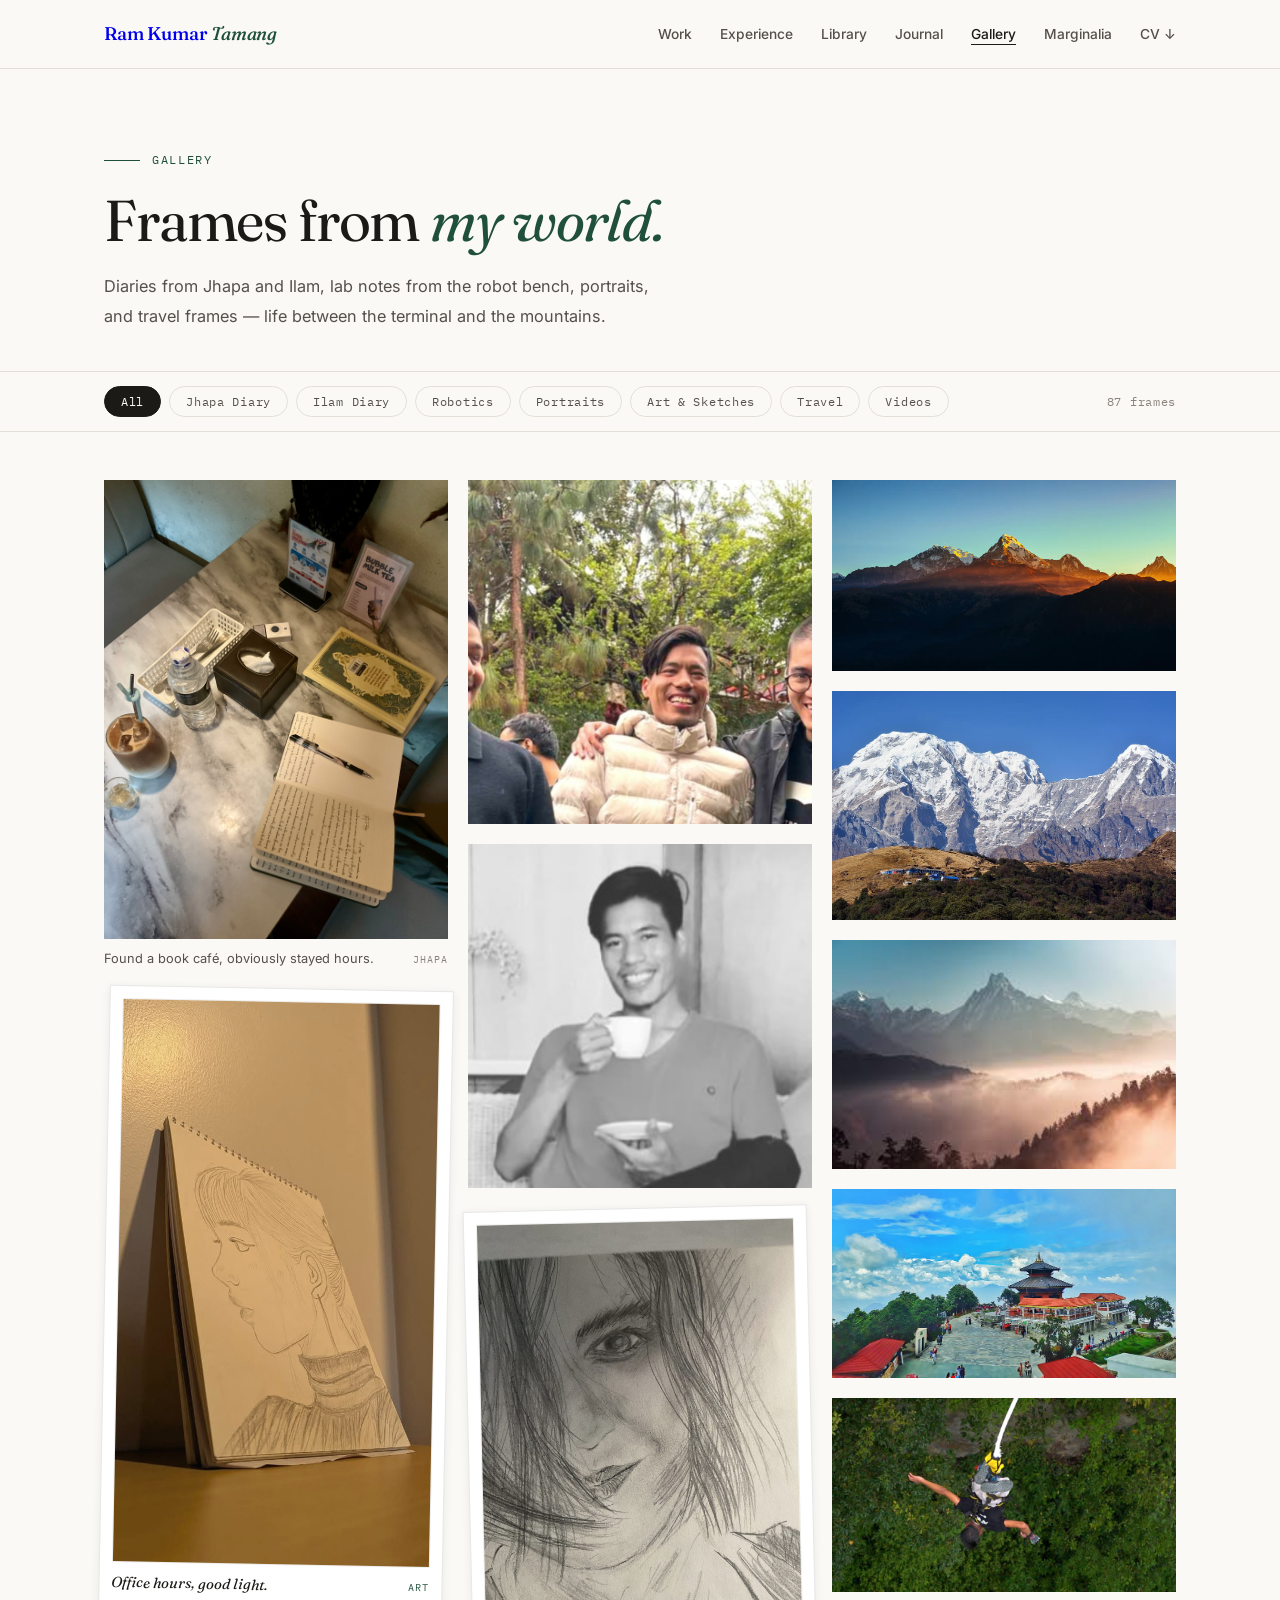
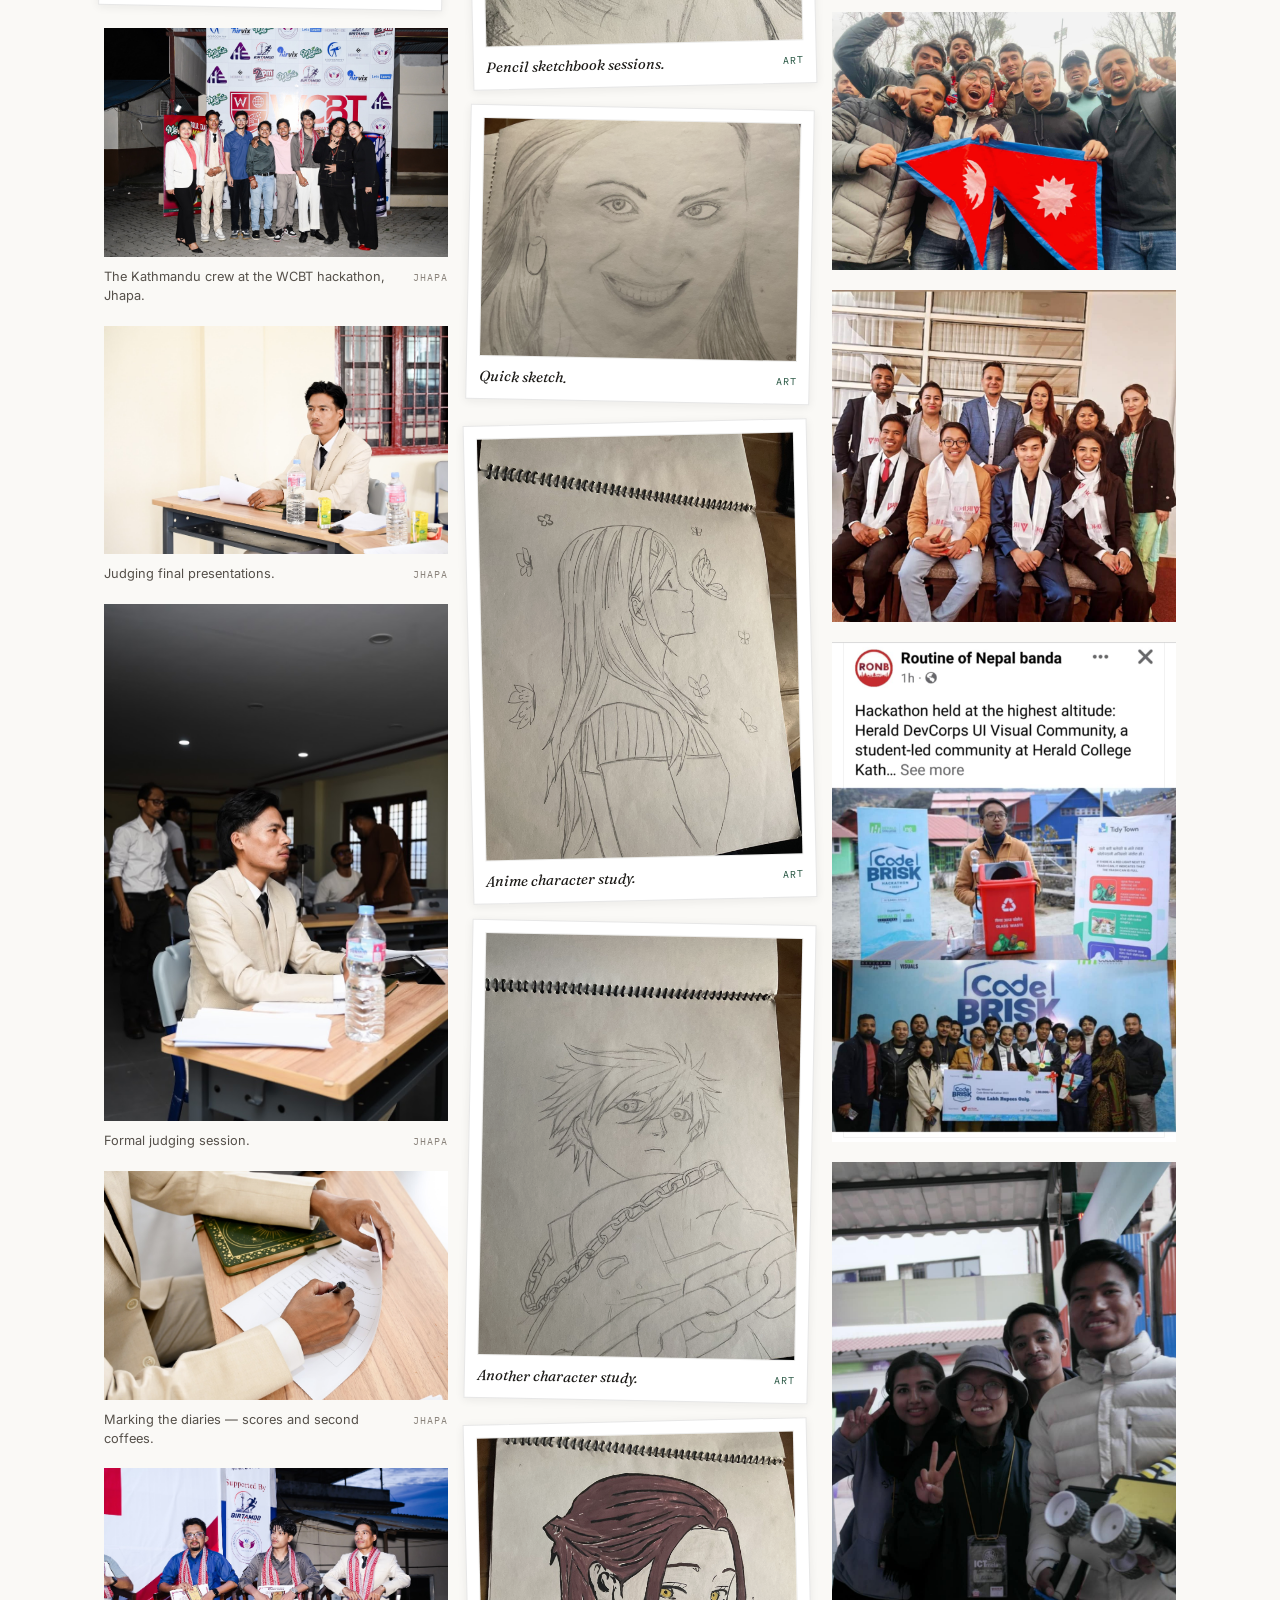
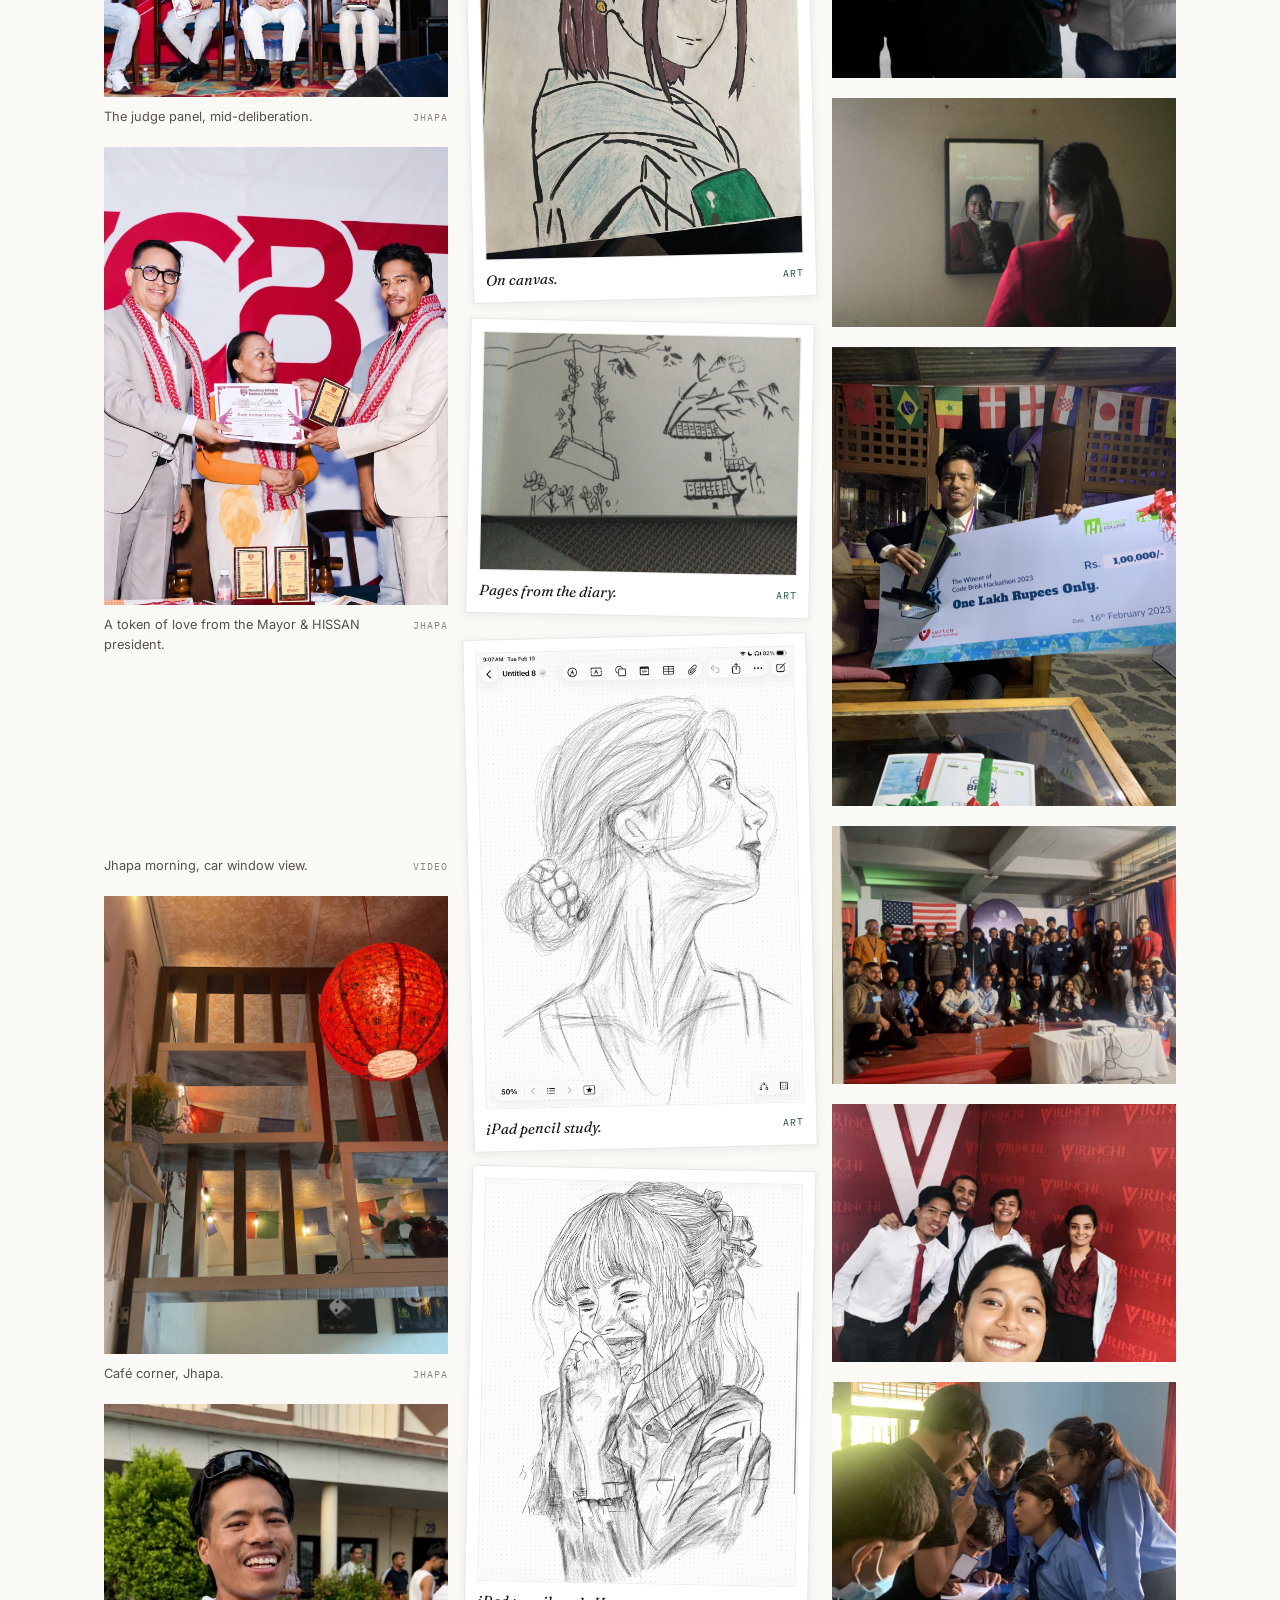
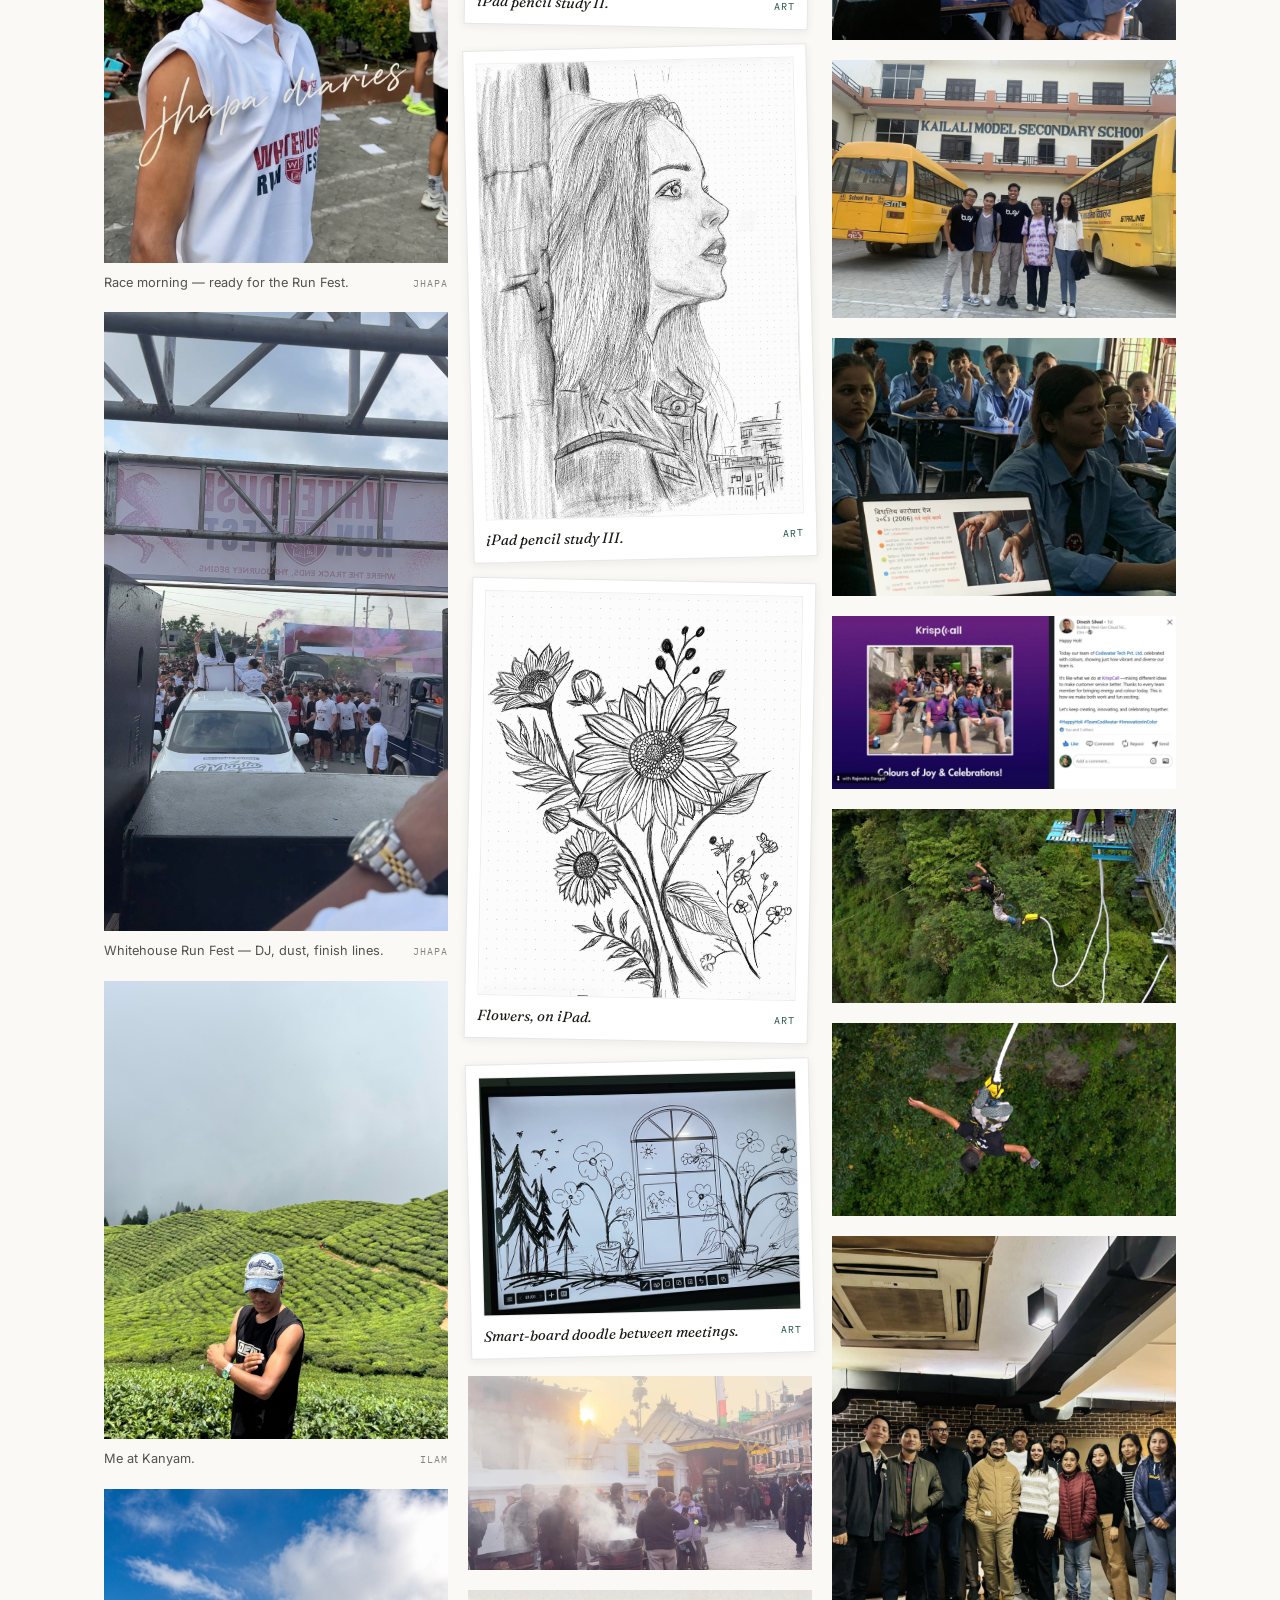
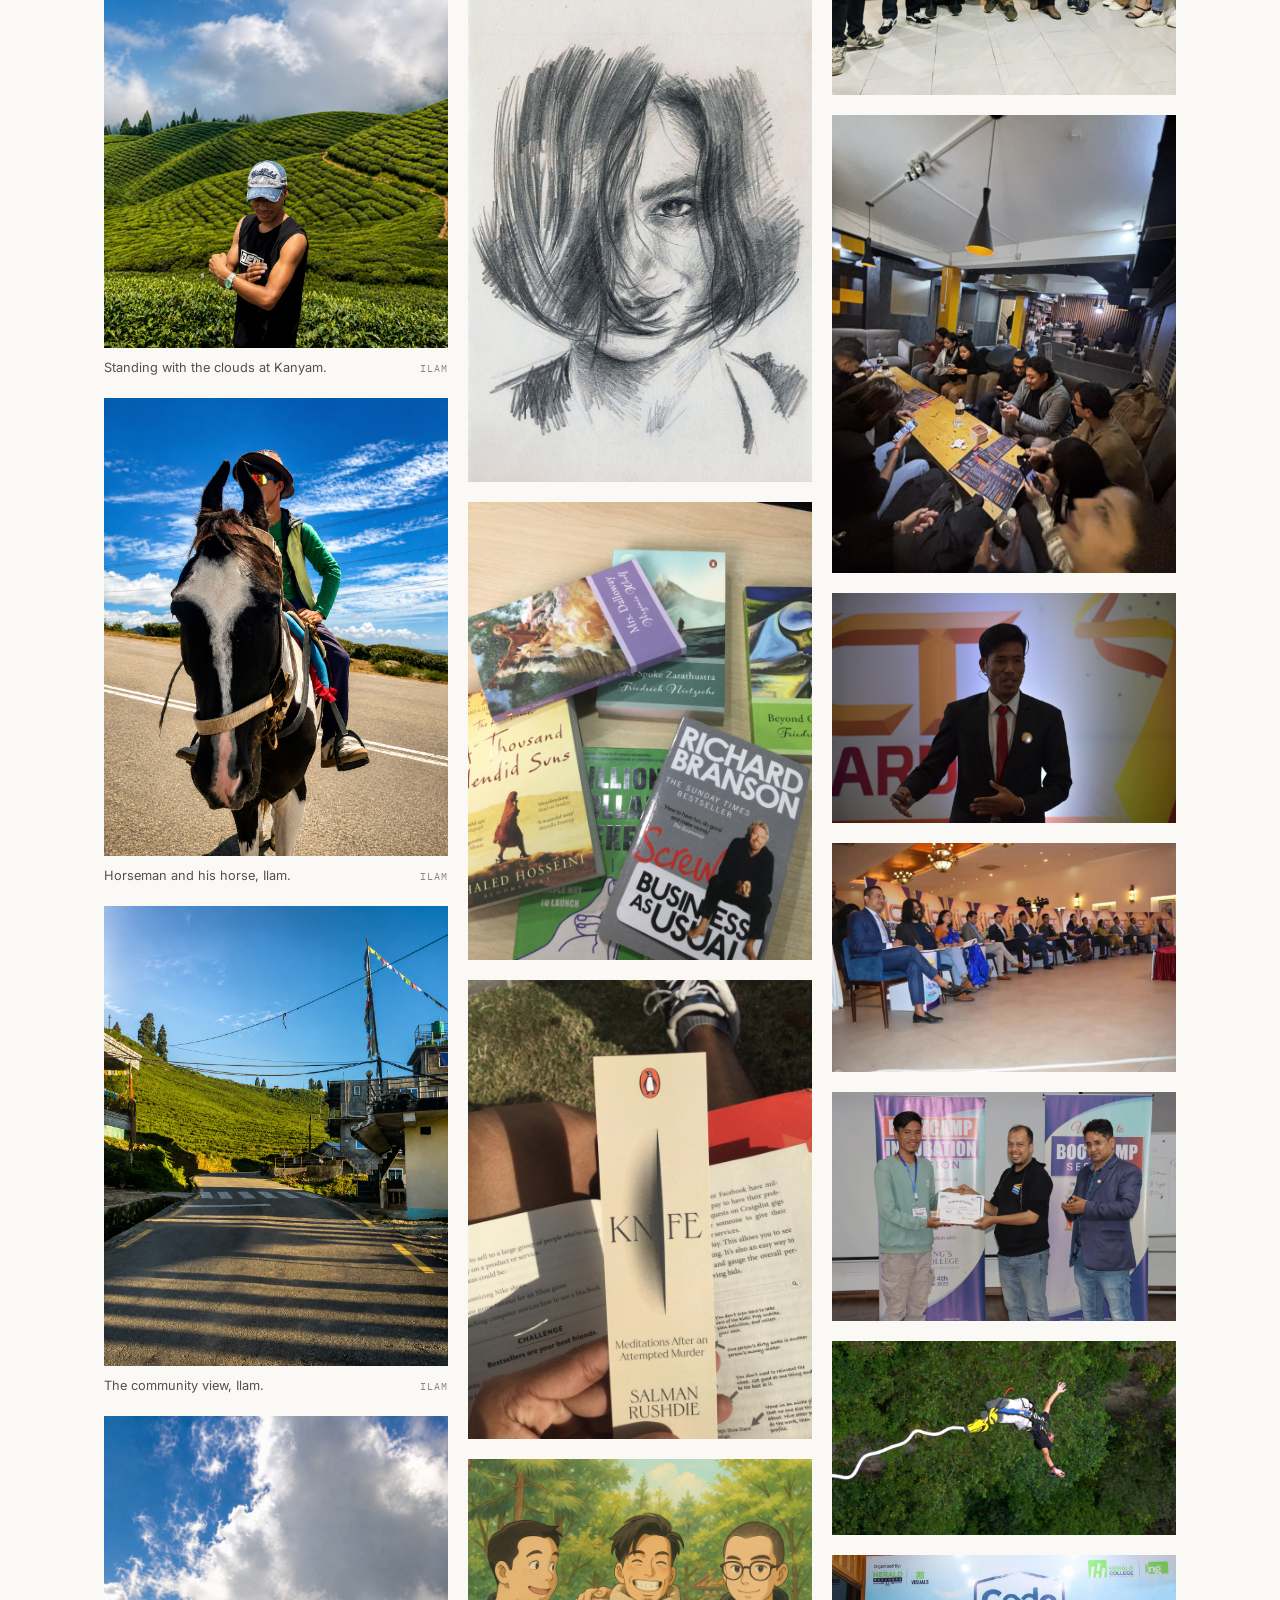
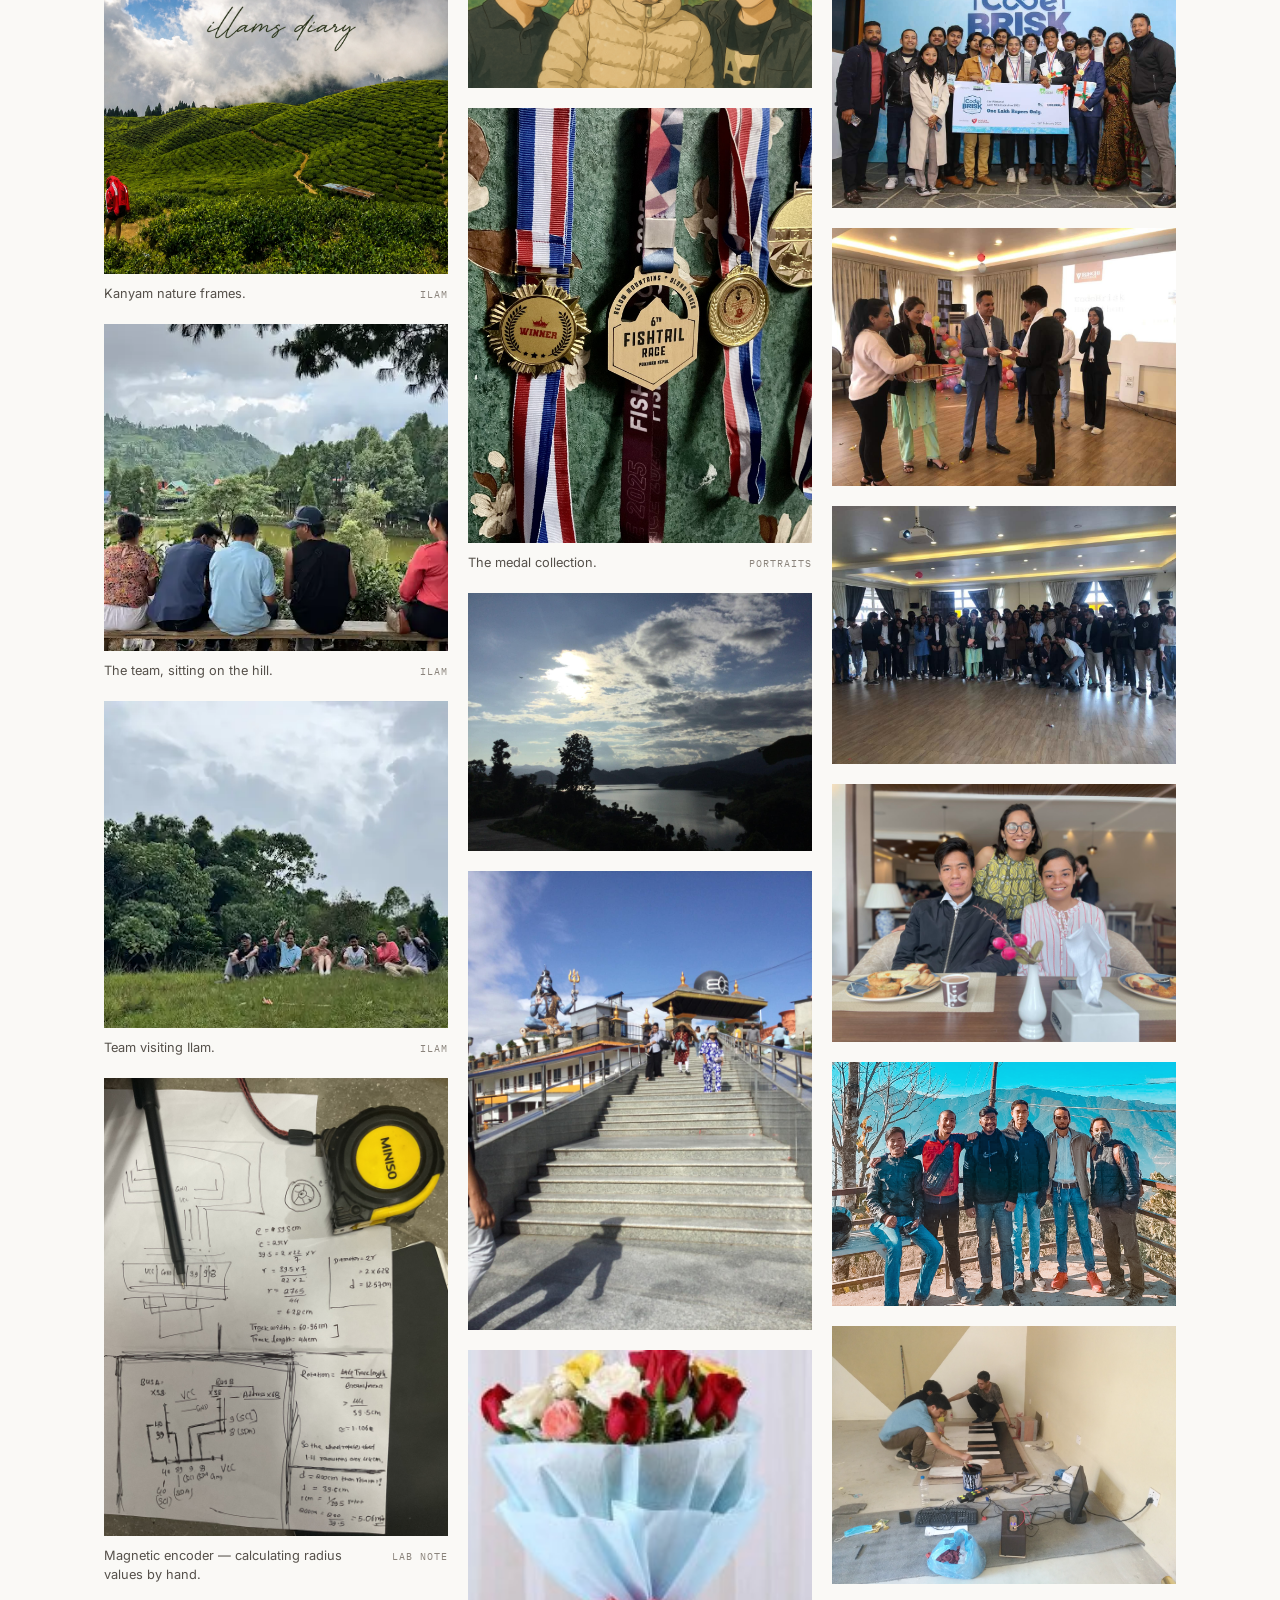
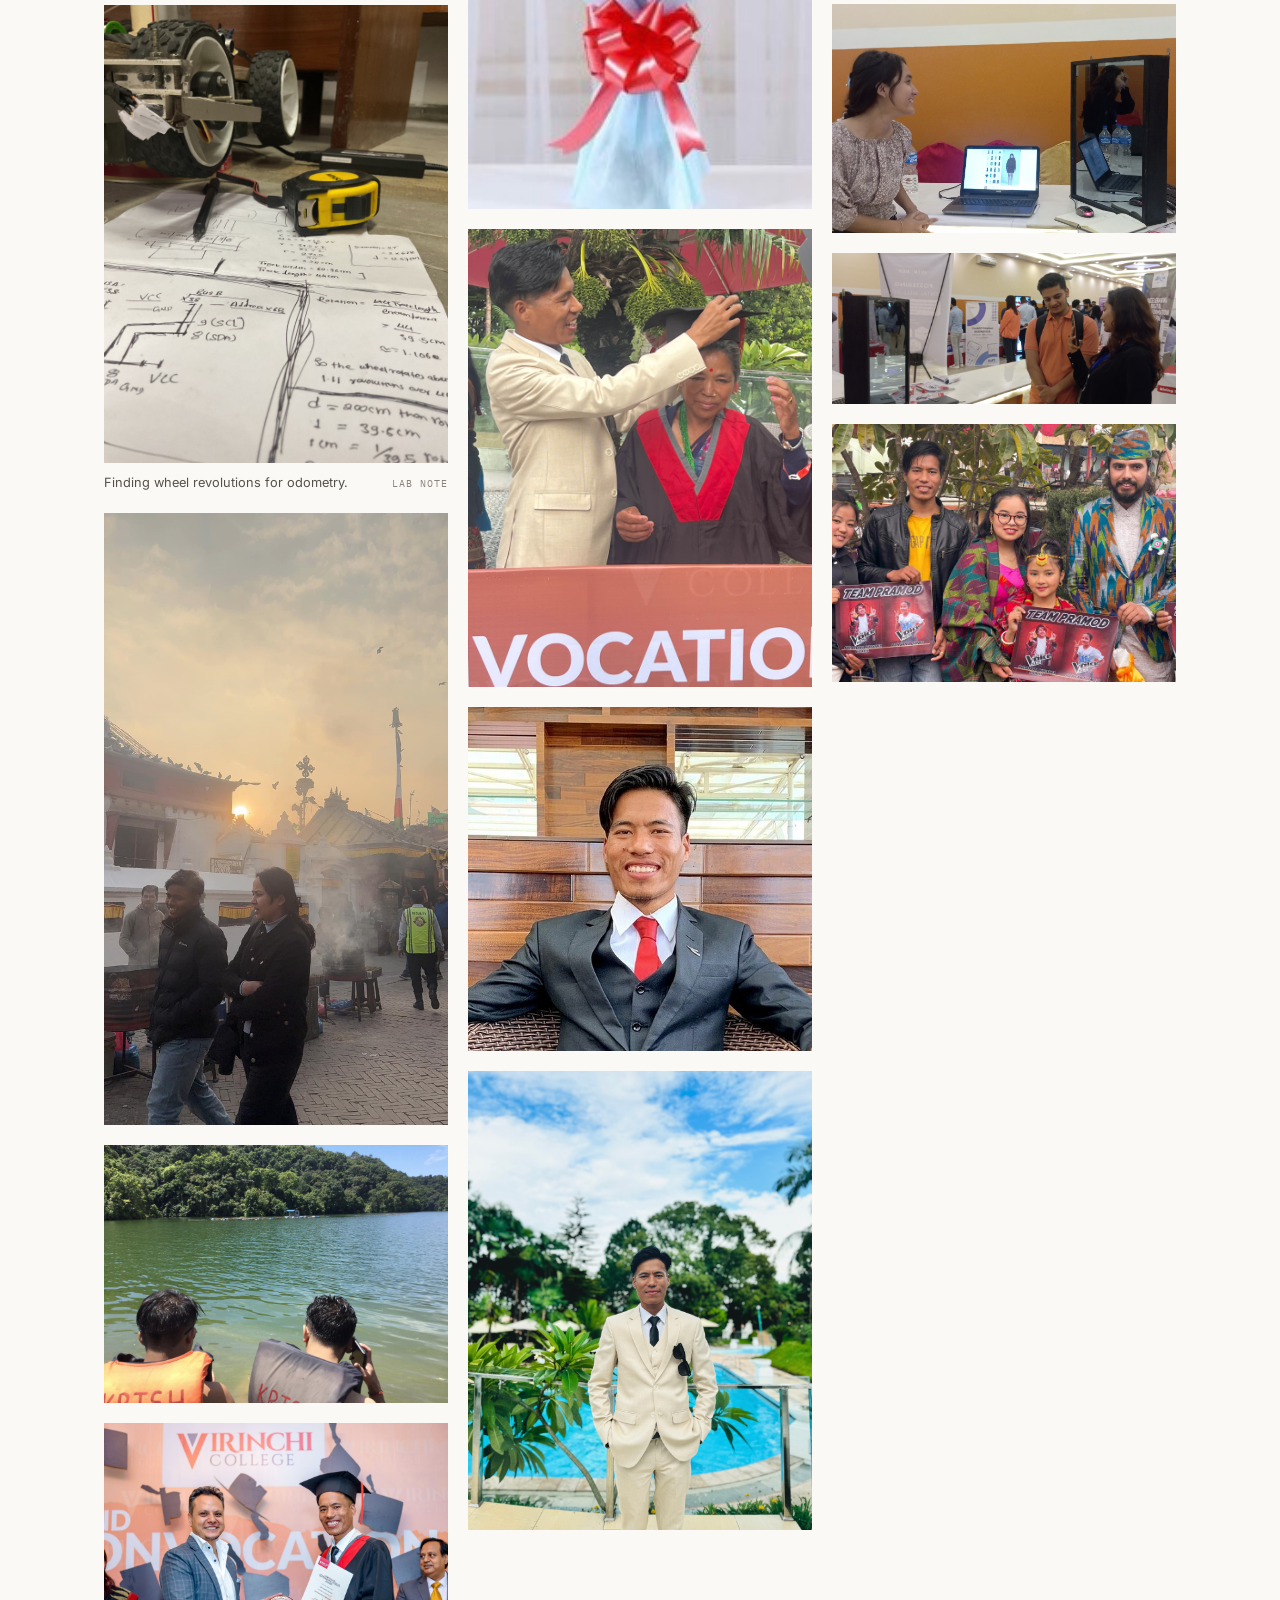
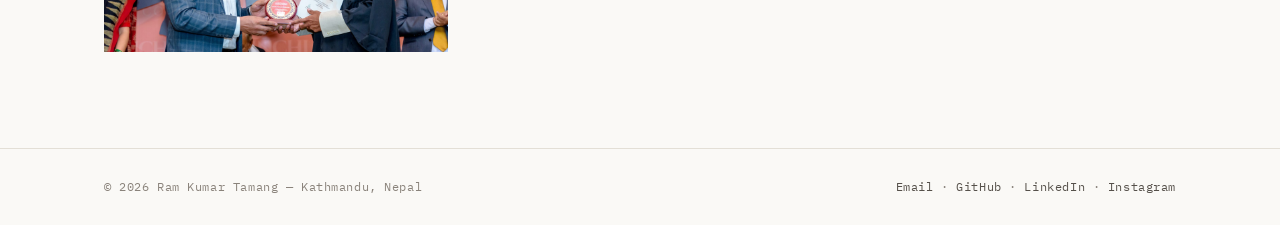
==== gallery/index.html @ eea65e72 "Gallery: pin book cafe + office sketchbook favorites to top of grid" ====
<!DOCTYPE html>
<html lang="en">
<head>
    <meta charset="UTF-8"/>
    <meta name="viewport" content="width=device-width, initial-scale=1.0"/>
    <meta name="description" content="Gallery — moments from Ram Tamang's world: Jhapa and Ilam diaries, robotics lab notes, portraits, and travel frames across Nepal."/>
    <title>Gallery — Ram Kumar Tamang</title>
    <link rel="preconnect" href="https://fonts.googleapis.com"/>
    <link rel="preconnect" href="https://fonts.gstatic.com" crossorigin/>
    <link href="https://fonts.googleapis.com/css2?family=Fraunces:opsz,wght@9..144,300;9..144,400;9..144,500;9..144,600&family=Inter:wght@400;500;600&family=IBM+Plex+Mono:wght@400;500&display=swap" rel="stylesheet"/>
    <style>
        :root {
            --paper: #FAF9F6;
            --paper-2: #F2EFE9;
            --ink: #1C1A17;
            --ink-2: #55504A;
            --ink-3: #8A837B;
            --line: #E3DFD6;
            --accent: #20503C;
            --accent-dark: #16382A;
            --serif: 'Fraunces', Georgia, serif;
            --sans: 'Inter', -apple-system, sans-serif;
            --mono: 'IBM Plex Mono', monospace;
        }

        * { margin: 0; padding: 0; box-sizing: border-box; }
        html { scroll-behavior: smooth; }

        body {
            font-family: var(--sans);
            background: var(--paper);
            color: var(--ink);
            font-size: 16px;
            line-height: 1.7;
            -webkit-font-smoothing: antialiased;
        }

        ::selection { background: var(--accent); color: var(--paper); }
        .wrap { max-width: 1120px; margin: 0 auto; padding: 0 24px; }

        /* ── NAV ── */
        header {
            position: fixed; top: 0; left: 0; right: 0; z-index: 100;
            background: rgba(250,249,246,0.92);
            backdrop-filter: blur(12px);
            border-bottom: 1px solid var(--line);
        }
        .nav { display: flex; justify-content: space-between; align-items: center; height: 68px; }
        .brand {
            font-family: var(--serif); font-size: 1.15rem; font-weight: 500;
            text-decoration: none; letter-spacing: -0.01em;
        }
        .brand em { font-style: italic; color: var(--accent); }
        .nav-links { display: flex; gap: 28px; list-style: none; align-items: center; }
        .nav-links a {
            text-decoration: none; font-size: 0.86rem; font-weight: 500;
            color: var(--ink-2); transition: color .2s;
        }
        .nav-links a:hover, .nav-links a.active { color: var(--ink); }
        .nav-links a.active { border-bottom: 1px solid var(--ink); padding-bottom: 2px; }
        .burger { display: none; background: none; border: none; cursor: pointer; padding: 8px; }
        .burger span { display: block; width: 20px; height: 1.5px; background: var(--ink); margin: 5px 0; }

        /* ── PAGE HEAD ── */
        .page-head { padding: 150px 0 40px; }
        .kicker {
            font-family: var(--mono); font-size: 0.75rem; letter-spacing: 0.14em;
            text-transform: uppercase; color: var(--accent); margin-bottom: 20px;
            display: flex; align-items: center; gap: 12px;
        }
        .kicker::before { content: ''; width: 36px; height: 1px; background: var(--accent); }
        h1 {
            font-family: var(--serif); font-weight: 400;
            font-size: clamp(2.4rem, 5vw, 3.6rem);
            letter-spacing: -0.02em; line-height: 1.08; margin-bottom: 18px;
        }
        h1 em { font-style: italic; color: var(--accent); }
        .page-lede { color: var(--ink-2); max-width: 560px; font-size: 1.02rem; line-height: 1.85; }

        /* ── FILTERS ── */
        .filters {
            position: sticky; top: 68px; z-index: 50;
            background: rgba(250,249,246,0.94); backdrop-filter: blur(10px);
            border-top: 1px solid var(--line); border-bottom: 1px solid var(--line);
            padding: 14px 0; margin-bottom: 48px;
        }
        .filter-row { display: flex; gap: 8px; flex-wrap: wrap; align-items: center; }
        .fbtn {
            font-family: var(--mono); font-size: 0.74rem; letter-spacing: 0.06em;
            padding: 7px 16px; border-radius: 999px;
            border: 1px solid var(--line); background: transparent; color: var(--ink-2);
            cursor: pointer; transition: all .2s;
        }
        .fbtn:hover { border-color: var(--ink); color: var(--ink); }
        .fbtn.active { background: var(--ink); border-color: var(--ink); color: var(--paper); }
        .fcount { margin-left: auto; font-family: var(--mono); font-size: 0.72rem; color: var(--ink-3); letter-spacing: 0.06em; }

        /* ── GRID ── */
        .gallery { columns: 3 300px; column-gap: 20px; padding-bottom: 96px; }
        .g-item {
            break-inside: avoid; margin-bottom: 20px;
            cursor: pointer; position: relative;
        }
        .g-item img, .g-item video {
            width: 100%; display: block;
            filter: saturate(0.95);
            transition: filter .25s ease;
        }
        .g-item:hover img, .g-item:hover video { filter: saturate(1) brightness(0.92); }
        .g-cap {
            display: flex; justify-content: space-between; gap: 14px;
            margin-top: 10px;
        }
        .g-cap p { font-size: 0.8rem; color: var(--ink-2); line-height: 1.5; }
        .g-tag {
            font-family: var(--mono); font-size: 0.62rem; color: var(--ink-3);
            letter-spacing: 0.1em; text-transform: uppercase; white-space: nowrap;
            padding-top: 3px;
        }

        /* ── ART: framed sketches, pinned to the wall ── */
        .g-item[data-cat~="art"] {
            background: #fff;
            padding: 12px 12px 0;
            border: 1px solid rgba(28,26,23,0.10);
            box-shadow: 0 2px 10px rgba(28,26,23,0.07);
            transition: transform .35s ease, box-shadow .35s ease;
        }
        .g-item[data-cat~="art"] img {
            border: 1px solid rgba(28,26,23,0.08);
            filter: saturate(0.92) contrast(0.98);
        }
        .g-item[data-cat~="art"]:hover {
            transform: translateY(-4px) rotate(0deg) scale(1.01);
            box-shadow: 0 18px 40px rgba(28,26,23,0.16);
        }
        .g-item[data-cat~="art"]:nth-of-type(odd)  { transform: rotate(-1.3deg); }
        .g-item[data-cat~="art"]:nth-of-type(even) { transform: rotate(1.1deg); }
        .g-item[data-cat~="art"] .g-cap { margin-top: 9px; padding-bottom: 11px; }
        .g-item[data-cat~="art"] .g-cap p {
            font-family: 'Fraunces', serif; font-style: italic;
            font-size: 0.92rem; color: var(--ink);
        }
        .g-item[data-cat~="art"] .g-tag { color: var(--accent); }
        .g-item.plain .g-cap p { color: var(--ink-3); font-style: italic; }
        .hidden { display: none !important; }

        /* ── LIGHTBOX ── */
        .lightbox {
            display: none; position: fixed; inset: 0; z-index: 999;
            background: rgba(20,18,15,0.94);
            align-items: center; justify-content: center;
        }
        .lightbox.open { display: flex; }
        .lb-inner img, .lb-inner video {
            max-width: 88vw; max-height: 86vh; display: block;
        }
        .lb-btn {
            position: fixed; width: 44px; height: 44px; border-radius: 50%;
            background: transparent; border: 1px solid rgba(250,249,246,0.35);
            color: #FAF9F6; cursor: pointer; font-size: 1rem;
            display: flex; align-items: center; justify-content: center;
            transition: all .2s; font-family: var(--sans);
        }
        .lb-btn:hover { border-color: #FAF9F6; }
        .lb-close { top: 24px; right: 24px; }
        .lb-prev { left: 24px; top: 50%; transform: translateY(-50%); }
        .lb-next { right: 24px; top: 50%; transform: translateY(-50%); }
        .lb-count {
            position: fixed; bottom: 24px; left: 50%; transform: translateX(-50%);
            font-family: var(--mono); font-size: 0.72rem; color: rgba(250,249,246,0.65);
            letter-spacing: 0.1em;
        }

        /* ── FOOTER ── */
        footer { border-top: 1px solid var(--line); padding: 28px 0; }
        .foot {
            display: flex; justify-content: space-between; align-items: center;
            flex-wrap: wrap; gap: 12px;
            font-family: var(--mono); font-size: 0.72rem; color: var(--ink-3);
            letter-spacing: 0.05em;
        }
        .foot a { color: var(--ink-2); text-decoration: none; }
        .foot a:hover { color: var(--ink); }

        /* ── RESPONSIVE ── */
        @media (max-width: 700px) {
            .nav-links {
                display: none; position: absolute; top: 68px; left: 0; right: 0;
                background: var(--paper); border-bottom: 1px solid var(--line);
                flex-direction: column; padding: 20px 24px; gap: 16px; align-items: flex-start;
            }
            .nav-links.open { display: flex; }
            .burger { display: block; }
            .page-head { padding: 130px 0 32px; }
            .fcount { display: none; }
        }
    </style>
</head>
<body>

<!-- NAV -->
<header>
    <div class="wrap nav">
        <a href="/" class="brand">Ram Kumar <em>Tamang</em></a>
        <ul class="nav-links" id="navLinks">
            <li><a href="/#work">Work</a></li>
            <li><a href="/#experience">Experience</a></li>
            <li><a href="/#library">Library</a></li>
            <li><a href="/#journal">Journal</a></li>
            <li><a href="/gallery/" class="active">Gallery</a></li>
            <li><a href="/marginalia/">Marginalia</a></li>
            <li><a href="/Ram_Kumar_Tamang_cv.pdf">CV ↓</a></li>
        </ul>
        <button class="burger" id="burger" aria-label="Menu"><span></span><span></span><span></span></button>
    </div>
</header>

<!-- PAGE HEAD -->
<div class="page-head">
    <div class="wrap">
        <div class="kicker">Gallery</div>
        <h1>Frames from <em>my world.</em></h1>
        <p class="page-lede">
            Diaries from Jhapa and Ilam, lab notes from the robot bench, portraits, and travel frames —
            life between the terminal and the mountains.
        </p>
    </div>
</div>

<!-- FILTERS -->
<div class="filters">
    <div class="wrap filter-row">
        <button class="fbtn active" data-f="all">All</button>
        <button class="fbtn" data-f="jhapa">Jhapa Diary</button>
        <button class="fbtn" data-f="illam">Ilam Diary</button>
        <button class="fbtn" data-f="robotics">Robotics</button>
        <button class="fbtn" data-f="portraits">Portraits</button>
        <button class="fbtn" data-f="art">Art &amp; Sketches</button>
        <button class="fbtn" data-f="travel">Travel</button>
        <button class="fbtn" data-f="videos">Videos</button>
        <span class="fcount" id="fcount"></span>
    </div>
</div>

<!-- GALLERY -->
<div class="wrap">
    <div class="gallery" id="gallery">

        <!-- ═══ JHAPA DIARY ═══ -->
        <figure class="g-item" data-cat="jhapa">
            <img src="/images/jhapa_diary/book_cafe_at_jhapa.jpeg" alt="Book café in Jhapa" loading="lazy"/>
            <figcaption class="g-cap"><p>Found a book café, obviously stayed hours.</p><span class="g-tag">Jhapa</span></figcaption>
        </figure>

<figure class="g-item" data-cat="art">
            <img src="/images/art/office-sketchbook.jpg" alt="Office hours, good light" loading="lazy"/>
            <figcaption class="g-cap"><p>Office hours, good light.</p><span class="g-tag">Art</span></figcaption>
        </figure>

<figure class="g-item" data-cat="jhapa">
            <img src="/images/jhapa_diary/kathamandu_team_at_jhapa_wcbt_hackthon.jpeg" alt="Kathmandu team at WCBT hackathon, Jhapa" loading="lazy"/>
            <figcaption class="g-cap"><p>The Kathmandu crew at the WCBT hackathon, Jhapa.</p><span class="g-tag">Jhapa</span></figcaption>
        </figure>
        <figure class="g-item" data-cat="jhapa">
            <img src="/images/jhapa_diary/me_as_judge_during_presentation.jpeg" alt="Judging student presentations" loading="lazy"/>
            <figcaption class="g-cap"><p>Judging final presentations.</p><span class="g-tag">Jhapa</span></figcaption>
        </figure>
        <figure class="g-item" data-cat="jhapa">
            <img src="/images/jhapa_diary/me_as_judge_during_presentation_2_fommal.jpeg" alt="Formal judging session" loading="lazy"/>
            <figcaption class="g-cap"><p>Formal judging session.</p><span class="g-tag">Jhapa</span></figcaption>
        </figure>
        <figure class="g-item" data-cat="jhapa">
            <img src="/images/jhapa_diary/me_as_judge_during_presentation_3_with_daries_marking.jpeg" alt="Marking score diaries" loading="lazy"/>
            <figcaption class="g-cap"><p>Marking the diaries — scores and second coffees.</p><span class="g-tag">Jhapa</span></figcaption>
        </figure>
        <figure class="g-item" data-cat="jhapa">
            <img src="/images/jhapa_diary/three_judge.jpeg" alt="The judge panel" loading="lazy"/>
            <figcaption class="g-cap"><p>The judge panel, mid-deliberation.</p><span class="g-tag">Jhapa</span></figcaption>
        </figure>
        <figure class="g-item" data-cat="jhapa">
            <img src="/images/jhapa_diary/reciving_token_of_love_from_mayer_and_predent_of_HISSAN.jpeg" alt="Token of love from Mayor and HISSAN president" loading="lazy"/>
            <figcaption class="g-cap"><p>A token of love from the Mayor &amp; HISSAN president.</p><span class="g-tag">Jhapa</span></figcaption>
        </figure>
        <figure class="g-item" data-cat="jhapa videos">
            <video src="/images/jhapa_diary/jhapa_morning_with_carview.mov" muted loop playsinline preload="metadata"></video>
            <figcaption class="g-cap"><p>Jhapa morning, car window view.</p><span class="g-tag">Video</span></figcaption>
        </figure>
        
        <figure class="g-item" data-cat="jhapa">
            <img src="/images/jhapa_diary/cafe_image_jhapa.jpeg" alt="Café corner, Jhapa" loading="lazy"/>
            <figcaption class="g-cap"><p>Café corner, Jhapa.</p><span class="g-tag">Jhapa</span></figcaption>
        </figure>
        <figure class="g-item" data-cat="jhapa">
            <img src="/images/jhapa_diary/me_read_for_run_fest.jpeg" alt="Ready for the run fest" loading="lazy"/>
            <figcaption class="g-cap"><p>Race morning — ready for the Run Fest.</p><span class="g-tag">Jhapa</span></figcaption>
        </figure>
        <figure class="g-item" data-cat="jhapa">
            <img src="/images/jhapa_diary/whitehouse_run_fest_dj_japha.jpeg" alt="Whitehouse Run Fest DJ stage" loading="lazy"/>
            <figcaption class="g-cap"><p>Whitehouse Run Fest — DJ, dust, finish lines.</p><span class="g-tag">Jhapa</span></figcaption>
        </figure>

        <!-- ═══ ILAM DIARY ═══ -->
        <figure class="g-item" data-cat="illam">
            <img src="/images/illam_diary/me_at_kanyam.jpeg" alt="Me at Kanyam, Ilam" loading="lazy"/>
            <figcaption class="g-cap"><p>Me at Kanyam.</p><span class="g-tag">Ilam</span></figcaption>
        </figure>
        <figure class="g-item" data-cat="illam">
            <img src="/images/illam_diary/me_kanaym_with_cloud.png" alt="Standing with the clouds at Kanyam" loading="lazy"/>
            <figcaption class="g-cap"><p>Standing with the clouds at Kanyam.</p><span class="g-tag">Ilam</span></figcaption>
        </figure>
        <figure class="g-item" data-cat="illam">
            <img src="/images/illam_diary/hourseman_and_horse_illam.png" alt="Horseman and horse, Ilam" loading="lazy"/>
            <figcaption class="g-cap"><p>Horseman and his horse, Ilam.</p><span class="g-tag">Ilam</span></figcaption>
        </figure>
        <figure class="g-item" data-cat="illam">
            <img src="/images/illam_diary/illam_community_view.png" alt="Community view, Ilam" loading="lazy"/>
            <figcaption class="g-cap"><p>The community view, Ilam.</p><span class="g-tag">Ilam</span></figcaption>
        </figure>
        <figure class="g-item" data-cat="illam">
            <img src="/images/illam_diary/illam_daiery_nature_knaym.png" alt="Kanyam nature frames" loading="lazy"/>
            <figcaption class="g-cap"><p>Kanyam nature frames.</p><span class="g-tag">Ilam</span></figcaption>
        </figure>
        <figure class="g-item" data-cat="illam">
            <img src="/images/illam_diary/team_back_view_sitting_hill.webp" alt="Team sitting on the hill" loading="lazy"/>
            <figcaption class="g-cap"><p>The team, sitting on the hill.</p><span class="g-tag">Ilam</span></figcaption>
        </figure>
        <figure class="g-item" data-cat="illam">
            <img src="/images/illam_diary/team_visiting_illam.webp" alt="Team visiting Ilam" loading="lazy"/>
            <figcaption class="g-cap"><p>Team visiting Ilam.</p><span class="g-tag">Ilam</span></figcaption>
        </figure>

        <!-- ═══ ROBOTICS ═══ -->
        <figure class="g-item" data-cat="robotics">
            <img src="/images/robotics/magnetic_ecoder_calculating_value_of_r.jpeg" alt="Magnetic encoder calibration notes" loading="lazy"/>
            <figcaption class="g-cap"><p>Magnetic encoder — calculating radius values by hand.</p><span class="g-tag">Lab note</span></figcaption>
        </figure>
        <figure class="g-item" data-cat="robotics">
            <img src="/images/robotics/finding_revolution_of_tyre.jpeg" alt="Tyre revolution calculation" loading="lazy"/>
            <figcaption class="g-cap"><p>Finding wheel revolutions for odometry.</p><span class="g-tag">Lab note</span></figcaption>
        </figure>

        <!-- ═══ PORTRAITS ═══ -->
        <figure class="g-item plain" data-cat="portraits"><img src="/images/me01.jpeg" alt="" loading="lazy"/></figure>
        <figure class="g-item plain" data-cat="portraits"><img src="/images/me03.jpeg" alt="" loading="lazy"/></figure>
        <figure class="g-item plain" data-cat="portraits"><img src="/images/me3.jpeg" alt="" loading="lazy"/></figure>
        <figure class="g-item plain" data-cat="portraits"><img src="/images/me1.jpeg" alt="" loading="lazy"/></figure>
        <figure class="g-item plain" data-cat="portraits"><img src="/images/me2.jpg" alt="" loading="lazy"/></figure>
        <figure class="g-item" data-cat="art">
            <img src="/images/art/pencil-sketchbook.jpg" alt="Pencil sketchbook sessions" loading="lazy"/>
            <figcaption class="g-cap"><p>Pencil sketchbook sessions.</p><span class="g-tag">Art</span></figcaption>
        </figure>
        <figure class="g-item" data-cat="art">
            <img src="/images/art/sketch.jpg" alt="Quick sketch" loading="lazy"/>
            <figcaption class="g-cap"><p>Quick sketch.</p><span class="g-tag">Art</span></figcaption>
        </figure>
        <figure class="g-item" data-cat="art">
            <img src="/images/art/anime-character.jpg" alt="Anime character study" loading="lazy"/>
            <figcaption class="g-cap"><p>Anime character study.</p><span class="g-tag">Art</span></figcaption>
        </figure>
        <figure class="g-item" data-cat="art">
            <img src="/images/art/anime-character-2.jpg" alt="Another character study" loading="lazy"/>
            <figcaption class="g-cap"><p>Another character study.</p><span class="g-tag">Art</span></figcaption>
        </figure>
        <figure class="g-item" data-cat="art">
            <img src="/images/art/canvas.jpg" alt="On canvas" loading="lazy"/>
            <figcaption class="g-cap"><p>On canvas.</p><span class="g-tag">Art</span></figcaption>
        </figure>
        <figure class="g-item" data-cat="art">
            <img src="/images/art/diary-sketch.jpg" alt="Pages from the diary" loading="lazy"/>
            <figcaption class="g-cap"><p>Pages from the diary.</p><span class="g-tag">Art</span></figcaption>
        </figure>
        <figure class="g-item" data-cat="art">
            <img src="/images/art/ipad-pencil-art.jpg" alt="iPad pencil study" loading="lazy"/>
            <figcaption class="g-cap"><p>iPad pencil study.</p><span class="g-tag">Art</span></figcaption>
        </figure>
        <figure class="g-item" data-cat="art">
            <img src="/images/art/ipad-pencil-art-2.jpg" alt="iPad pencil study II" loading="lazy"/>
            <figcaption class="g-cap"><p>iPad pencil study II.</p><span class="g-tag">Art</span></figcaption>
        </figure>
        <figure class="g-item" data-cat="art">
            <img src="/images/art/ipad-pencil-art-3.jpg" alt="iPad pencil study III" loading="lazy"/>
            <figcaption class="g-cap"><p>iPad pencil study III.</p><span class="g-tag">Art</span></figcaption>
        </figure>
        <figure class="g-item" data-cat="art">
            <img src="/images/art/ipad-flower.jpg" alt="Flowers, on iPad" loading="lazy"/>
            <figcaption class="g-cap"><p>Flowers, on iPad.</p><span class="g-tag">Art</span></figcaption>
        </figure>
        
        <figure class="g-item" data-cat="art">
            <img src="/images/art/smart-board-doodle.jpg" alt="Smart-board doodle between meetings" loading="lazy"/>
            <figcaption class="g-cap"><p>Smart-board doodle between meetings.</p><span class="g-tag">Art</span></figcaption>
        </figure>

        <figure class="g-item plain" data-cat="portraits"><img src="/images/me04.jpeg" alt="" loading="lazy"/></figure>
        <figure class="g-item plain" data-cat="portraits"><img src="/images/me05.jpeg" alt="" loading="lazy"/></figure>
        <figure class="g-item plain" data-cat="portraits"><img src="/images/me06.jpeg" alt="" loading="lazy"/></figure>
        <figure class="g-item plain" data-cat="portraits"><img src="/images/me07.jpeg" alt="" loading="lazy"/></figure>
        <figure class="g-item plain" data-cat="portraits"><img src="/images/me10.png" alt="" loading="lazy"/></figure>
        <figure class="g-item" data-cat="portraits">
            <img src="/images/medals.jpg" alt="My medal collection" loading="lazy"/>
            <figcaption class="g-cap"><p>The medal collection.</p><span class="g-tag">Portraits</span></figcaption>
        </figure>
        <figure class="g-item plain" data-cat="portraits"><img src="/images/me12.jpeg" alt="" loading="lazy"/></figure>
        <figure class="g-item plain" data-cat="portraits"><img src="/images/me13.jpeg" alt="" loading="lazy"/></figure>
        <figure class="g-item plain" data-cat="portraits"><img src="/images/me14.jpeg" alt="" loading="lazy"/></figure>
        <figure class="g-item plain" data-cat="portraits"><img src="/images/me5.jpg" alt="" loading="lazy"/></figure>
        <figure class="g-item plain" data-cat="portraits"><img src="/images/me7.jpeg" alt="" loading="lazy"/></figure>
        <figure class="g-item plain" data-cat="portraits"><img src="/images/me9.jpg" alt="" loading="lazy"/></figure>

        <!-- ═══ TRAVEL ═══ -->
        <figure class="g-item plain" data-cat="travel"><img src="/images/wallpapersden.com_nepal-mountain_wxl.jpg" alt="" loading="lazy"/></figure>
        <figure class="g-item plain" data-cat="travel"><img src="/images/n1.jpg" alt="" loading="lazy"/></figure>
        <figure class="g-item plain" data-cat="travel"><img src="/images/n2.jpeg" alt="" loading="lazy"/></figure>
        <figure class="g-item plain" data-cat="travel"><img src="/images/n4.jpg" alt="" loading="lazy"/></figure>
        <figure class="g-item plain" data-cat="travel"><img src="/images/001.jpeg" alt="" loading="lazy"/></figure>
        <figure class="g-item plain" data-cat="travel"><img src="/images/002.jpeg" alt="" loading="lazy"/></figure>
        <figure class="g-item plain" data-cat="travel"><img src="/images/003.jpeg" alt="" loading="lazy"/></figure>
        <figure class="g-item plain" data-cat="travel"><img src="/images/004.jpeg" alt="" loading="lazy"/></figure>
        <figure class="g-item plain" data-cat="travel"><img src="/images/005.jpeg" alt="" loading="lazy"/></figure>
        <figure class="g-item plain" data-cat="travel"><img src="/images/007.jpeg" alt="" loading="lazy"/></figure>
        <figure class="g-item plain" data-cat="travel"><img src="/images/008.jpeg" alt="" loading="lazy"/></figure>
        <figure class="g-item plain" data-cat="travel"><img src="/images/009.jpeg" alt="" loading="lazy"/></figure>
        <figure class="g-item plain" data-cat="travel"><img src="/images/012.jpeg" alt="" loading="lazy"/></figure>
        <figure class="g-item plain" data-cat="travel"><img src="/images/014.jpeg" alt="" loading="lazy"/></figure>
        <figure class="g-item plain" data-cat="travel"><img src="/images/015.jpeg" alt="" loading="lazy"/></figure>
        <figure class="g-item plain" data-cat="travel"><img src="/images/016.jpeg" alt="" loading="lazy"/></figure>
        <figure class="g-item plain" data-cat="travel"><img src="/images/017.jpeg" alt="" loading="lazy"/></figure>
        <figure class="g-item plain" data-cat="travel"><img src="/images/018.jpeg" alt="" loading="lazy"/></figure>
        <figure class="g-item plain" data-cat="travel"><img src="/images/021.jpeg" alt="" loading="lazy"/></figure>
        <figure class="g-item plain" data-cat="travel"><img src="/images/024.jpeg" alt="" loading="lazy"/></figure>
        <figure class="g-item plain" data-cat="travel"><img src="/images/025.jpeg" alt="" loading="lazy"/></figure>
        <figure class="g-item plain" data-cat="travel"><img src="/images/026.jpeg" alt="" loading="lazy"/></figure>
        <figure class="g-item plain" data-cat="travel"><img src="/images/029.jpeg" alt="" loading="lazy"/></figure>
        <figure class="g-item plain" data-cat="travel"><img src="/images/031.jpeg" alt="" loading="lazy"/></figure>
        <figure class="g-item plain" data-cat="travel"><img src="/images/033.jpeg" alt="" loading="lazy"/></figure>
        <figure class="g-item plain" data-cat="travel"><img src="/images/1.jpg" alt="" loading="lazy"/></figure>
        <figure class="g-item plain" data-cat="travel"><img src="/images/2.jpg" alt="" loading="lazy"/></figure>
        <figure class="g-item plain" data-cat="travel"><img src="/images/3.jpg" alt="" loading="lazy"/></figure>
        <figure class="g-item plain" data-cat="travel"><img src="/images/9.jpg" alt="" loading="lazy"/></figure>
        <figure class="g-item plain" data-cat="travel"><img src="/images/11.jpg" alt="" loading="lazy"/></figure>
        <figure class="g-item plain" data-cat="travel"><img src="/images/12.jpg" alt="" loading="lazy"/></figure>
        <figure class="g-item plain" data-cat="travel"><img src="/images/13.jpg" alt="" loading="lazy"/></figure>
        <figure class="g-item plain" data-cat="travel"><img src="/images/14.jpg" alt="" loading="lazy"/></figure>
        <figure class="g-item plain" data-cat="travel"><img src="/images/15.jpg" alt="" loading="lazy"/></figure>

        <!-- ═══ VIDEOS ═══ -->
        <figure class="g-item plain" data-cat="videos">
            <video src="/images/022.mp4" muted loop playsinline preload="metadata"></video>
        </figure>
        <figure class="g-item plain" data-cat="videos">
            <video src="/images/17.mp4" muted loop playsinline preload="metadata"></video>
        </figure>
        <figure class="g-item plain" data-cat="videos">
            <video src="/images/18.mp4" muted loop playsinline preload="metadata"></video>
        </figure>
        <figure class="g-item plain" data-cat="videos">
            <video src="/images/n1.mp4" muted loop playsinline preload="metadata"></video>
        </figure>

    </div>
</div>

<!-- LIGHTBOX -->
<div class="lightbox" id="lightbox">
    <button class="lb-btn lb-close" id="lbClose" aria-label="Close">✕</button>
    <button class="lb-btn lb-prev" id="lbPrev" aria-label="Previous">←</button>
    <div class="lb-inner" id="lbInner"></div>
    <button class="lb-btn lb-next" id="lbNext" aria-label="Next">→</button>
    <div class="lb-count" id="lbCount"></div>
</div>

<!-- FOOTER -->
<footer>
    <div class="wrap foot">
        <span>© 2026 Ram Kumar Tamang — Kathmandu, Nepal</span>
        <span><a href="mailto:ram.tamang2058@gmail.com">Email</a> · <a href="https://github.com/Ramtamang-2058" target="_blank" rel="noopener">GitHub</a> · <a href="https://www.linkedin.com/in/ram-tamang-a73241198" target="_blank" rel="noopener">LinkedIn</a> · <a href="https://www.instagram.com/ram_unlimited/" target="_blank" rel="noopener">Instagram</a></span>
    </div>
</footer>

<script>
    // Mobile nav
    const burger = document.getElementById('burger');
    const navLinks = document.getElementById('navLinks');
    burger.addEventListener('click', () => navLinks.classList.toggle('open'));

    // Video hover-play
    document.querySelectorAll('.g-item video').forEach(v => {
        const item = v.closest('.g-item');
        item.addEventListener('mouseenter', () => v.play().catch(() => {}));
        item.addEventListener('mouseleave', () => { v.pause(); v.currentTime = 0; });
    });

    // Filtering
    const items = Array.from(document.querySelectorAll('.g-item'));
    const count = document.getElementById('fcount');
    function applyFilter(f) {
        let visible = 0;
        items.forEach(it => {
            const show = f === 'all' || it.dataset.cat.split(' ').includes(f);
            it.classList.toggle('hidden', !show);
            if (show) visible++;
        });
        count.textContent = visible + ' frames';
    }
    applyFilter('all');

    document.querySelectorAll('.fbtn').forEach(btn => {
        btn.addEventListener('click', () => {
            document.querySelectorAll('.fbtn').forEach(b => b.classList.remove('active'));
            btn.classList.add('active');
            applyFilter(btn.dataset.f);
        });
    });

    // Lightbox — photos only; videos play inline on click
    const photoItems = items.filter(i => i.querySelector('img'));
    const lb = document.getElementById('lightbox');
    const lbInner = document.getElementById('lbInner');
    const lbCount = document.getElementById('lbCount');
    let cur = 0;

    function visiblePhotos() {
        return photoItems.filter(i => !i.classList.contains('hidden'));
    }
    function openLb(item) {
        const vis = visiblePhotos();
        cur = vis.indexOf(item);
        render(vis);
    }
    function render(vis) {
        const img = vis[cur].querySelector('img');
        lbInner.innerHTML = '';
        const clone = document.createElement('img');
        clone.src = img.src;
        lbInner.appendChild(clone);
        lbCount.textContent = (cur + 1) + ' / ' + vis.length;
        lb.classList.add('open');
        document.body.style.overflow = 'hidden';
    }
    function step(dir) {
        const vis = visiblePhotos();
        cur = (cur + dir + vis.length) % vis.length;
        render(vis);
    }
    function closeLb() {
        lb.classList.remove('open');
        lbInner.innerHTML = '';
        document.body.style.overflow = '';
    }

    photoItems.forEach(item => item.addEventListener('click', () => openLb(item)));
    items.filter(i => i.querySelector('video')).forEach(item => {
        item.addEventListener('click', () => {
            const v = item.querySelector('video');
            v.muted = false; v.controls = true;
            v.play().catch(() => {});
        });
    });

    document.getElementById('lbClose').addEventListener('click', closeLb);
    document.getElementById('lbPrev').addEventListener('click', () => step(-1));
    document.getElementById('lbNext').addEventListener('click', () => step(1));
    lb.addEventListener('click', e => { if (e.target === lb) closeLb(); });
    document.addEventListener('keydown', e => {
        if (!lb.classList.contains('open')) return;
        if (e.key === 'Escape') closeLb();
        if (e.key === 'ArrowLeft') step(-1);
        if (e.key === 'ArrowRight') step(1);
    });
</script>
</body>
</html>
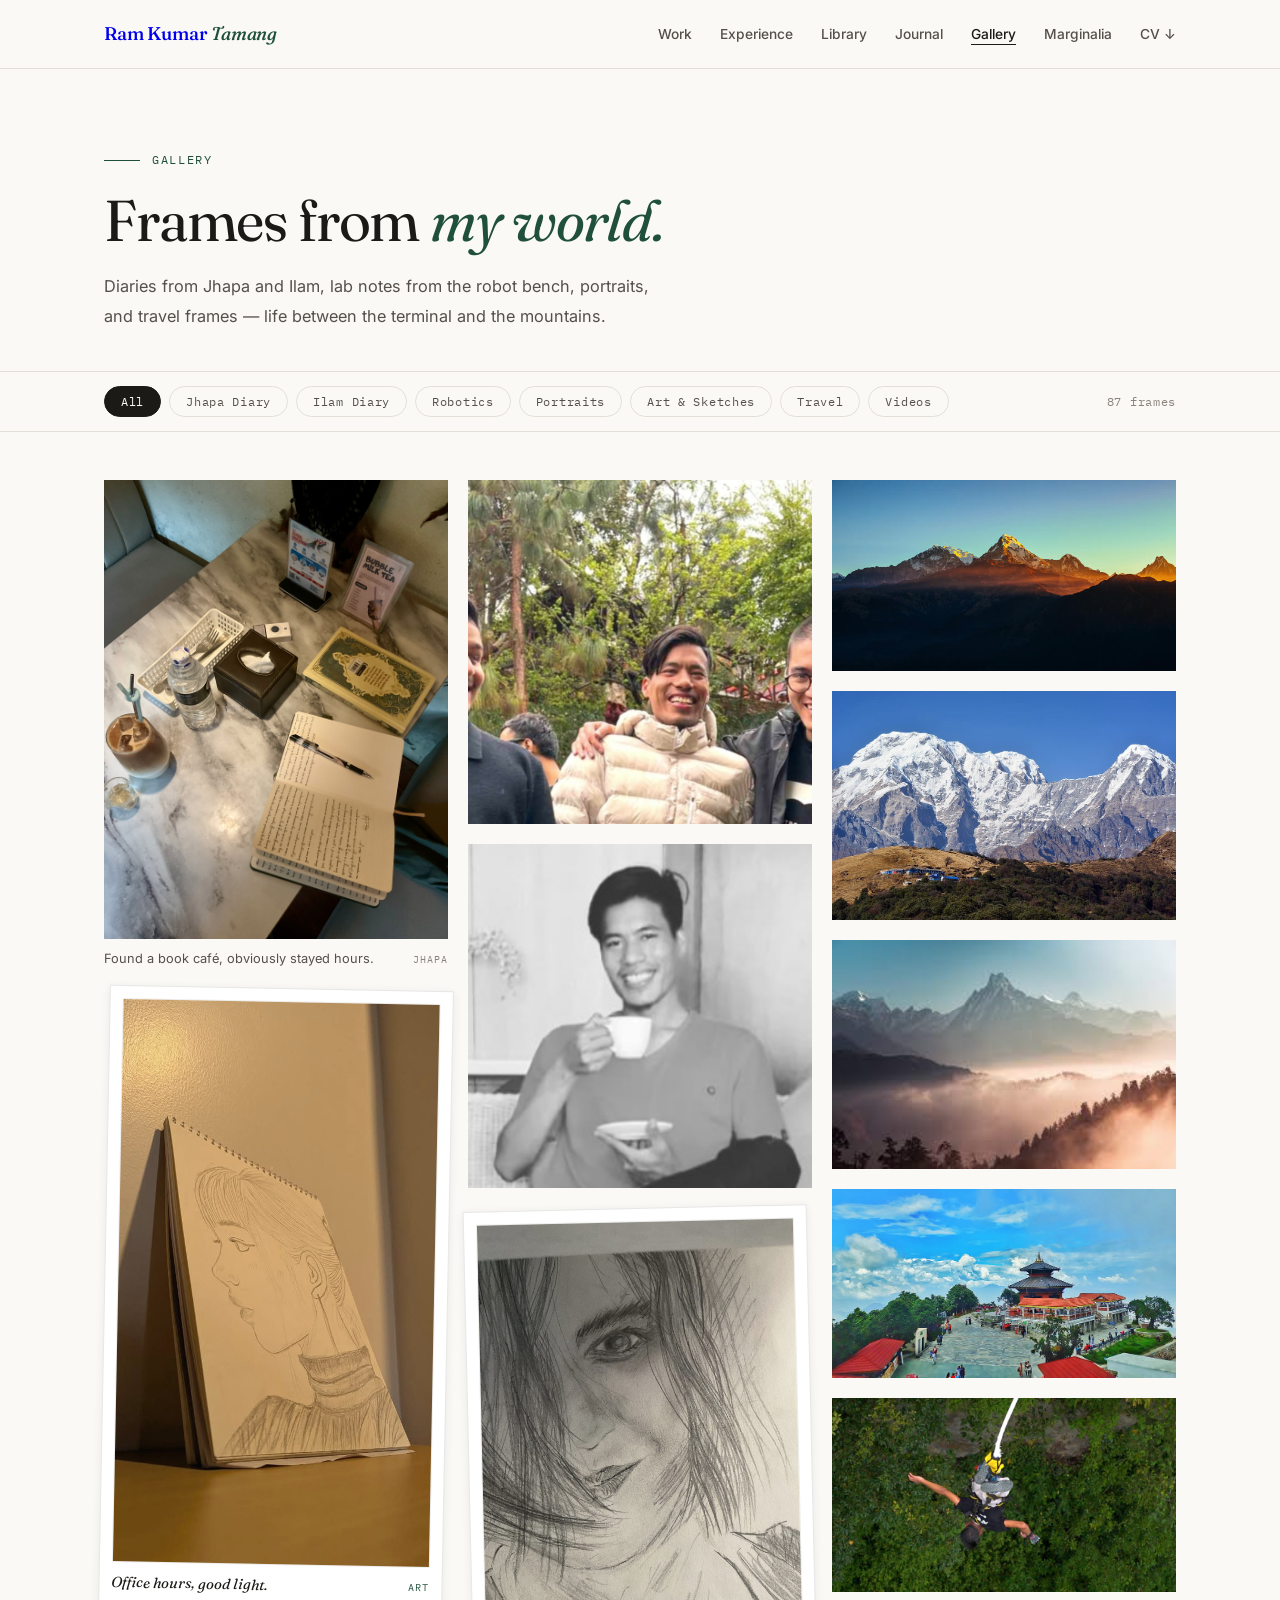
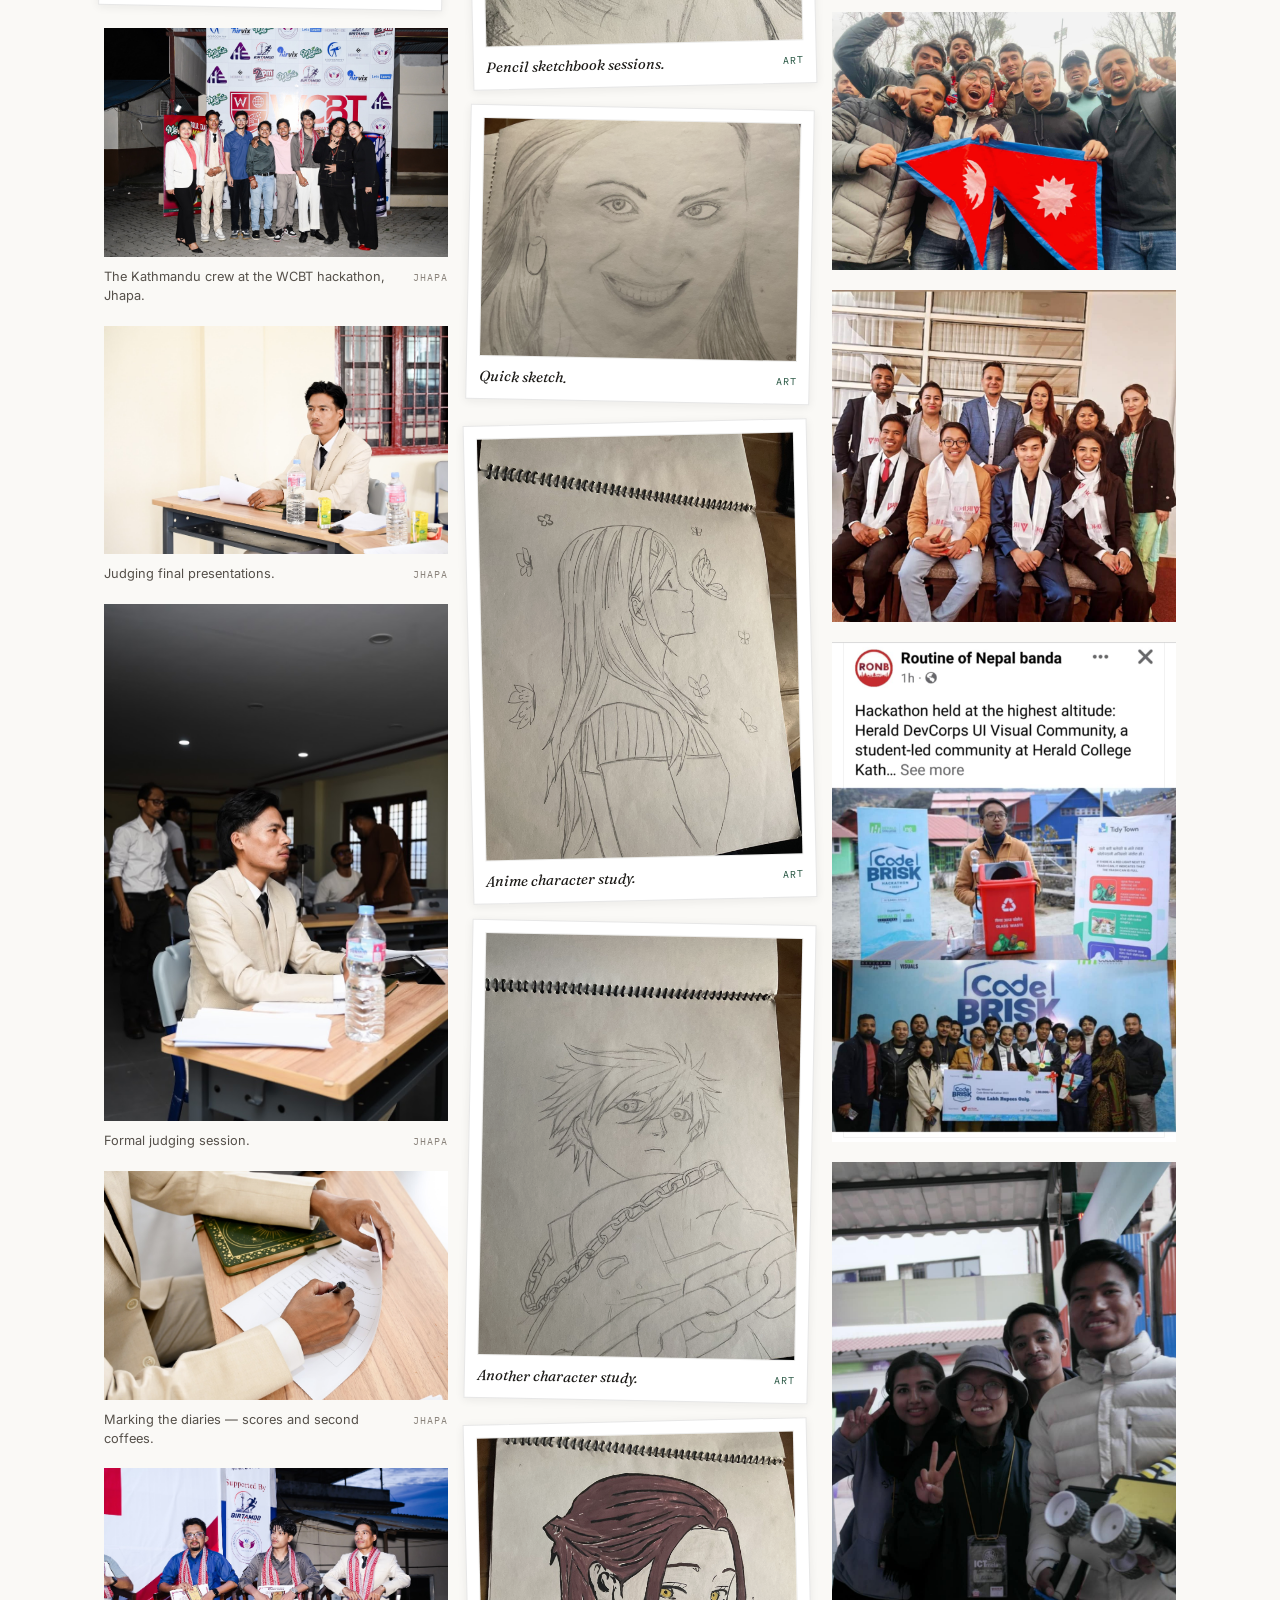
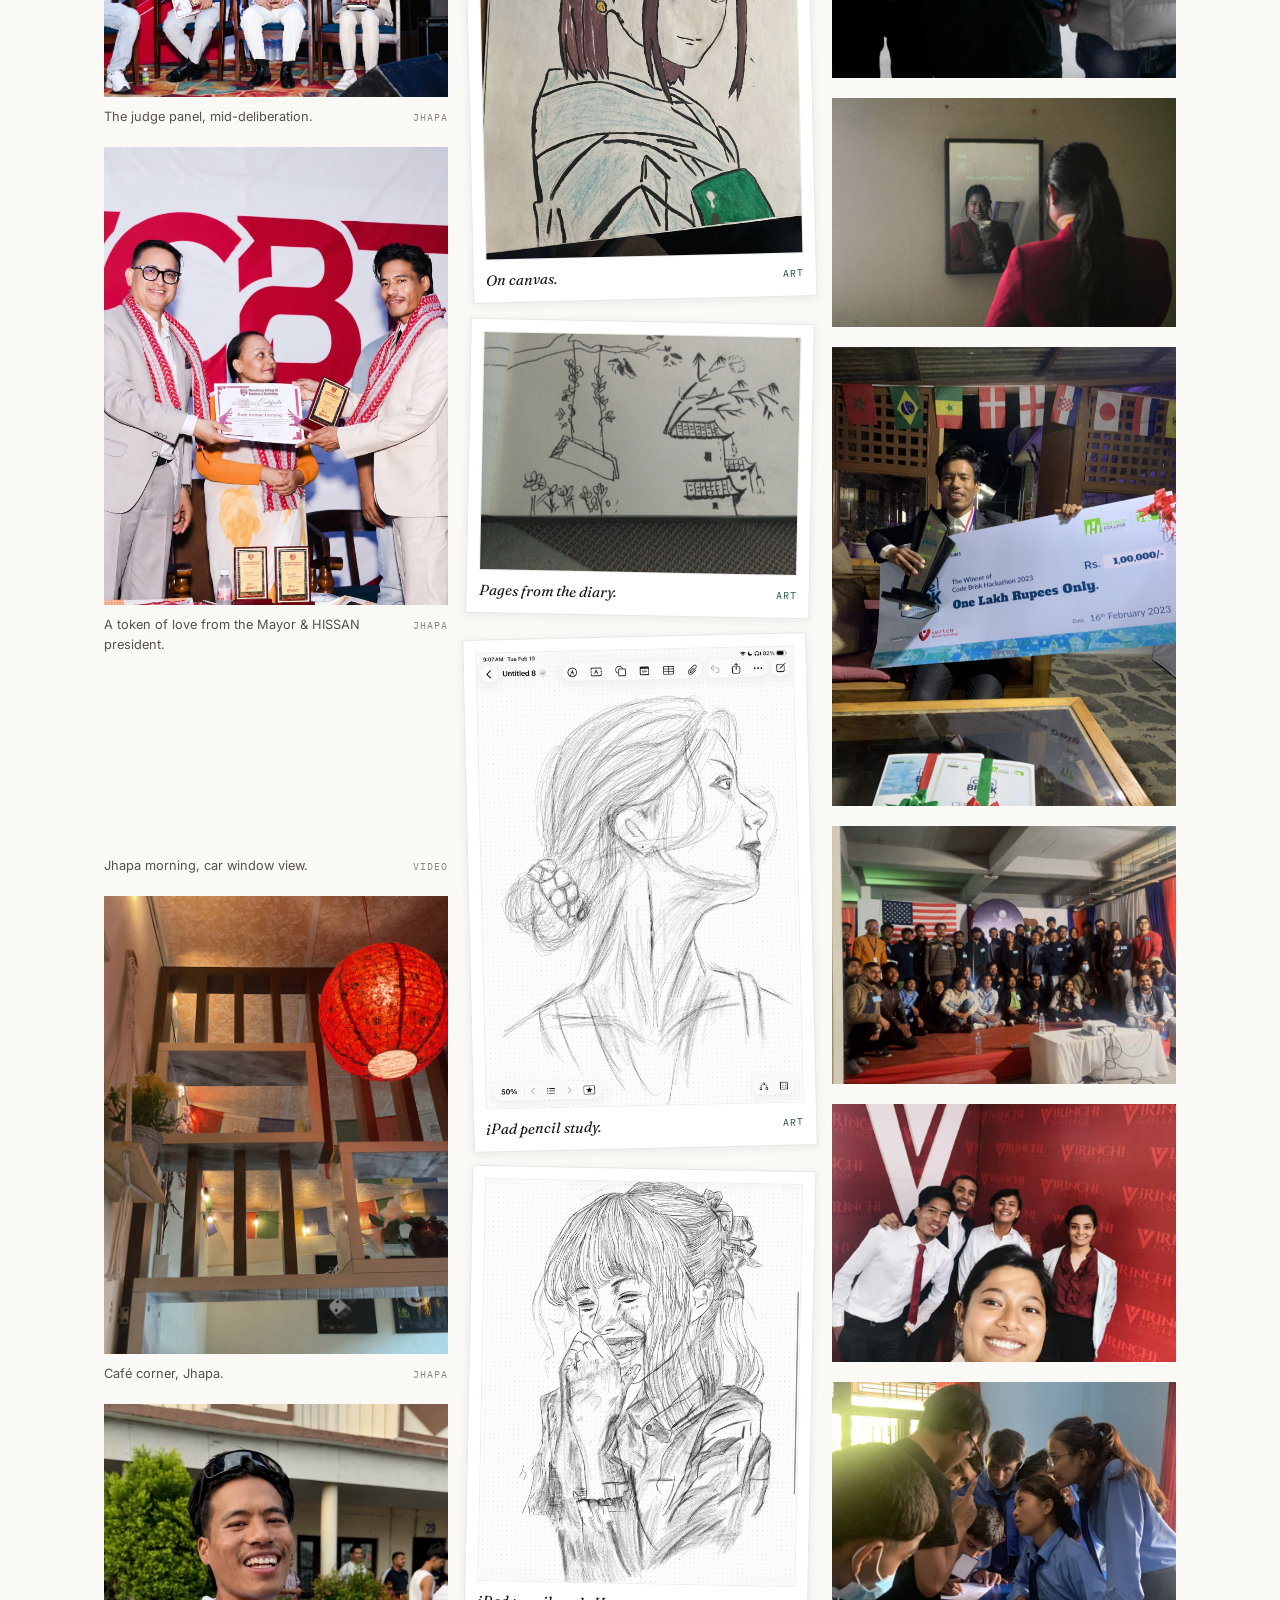
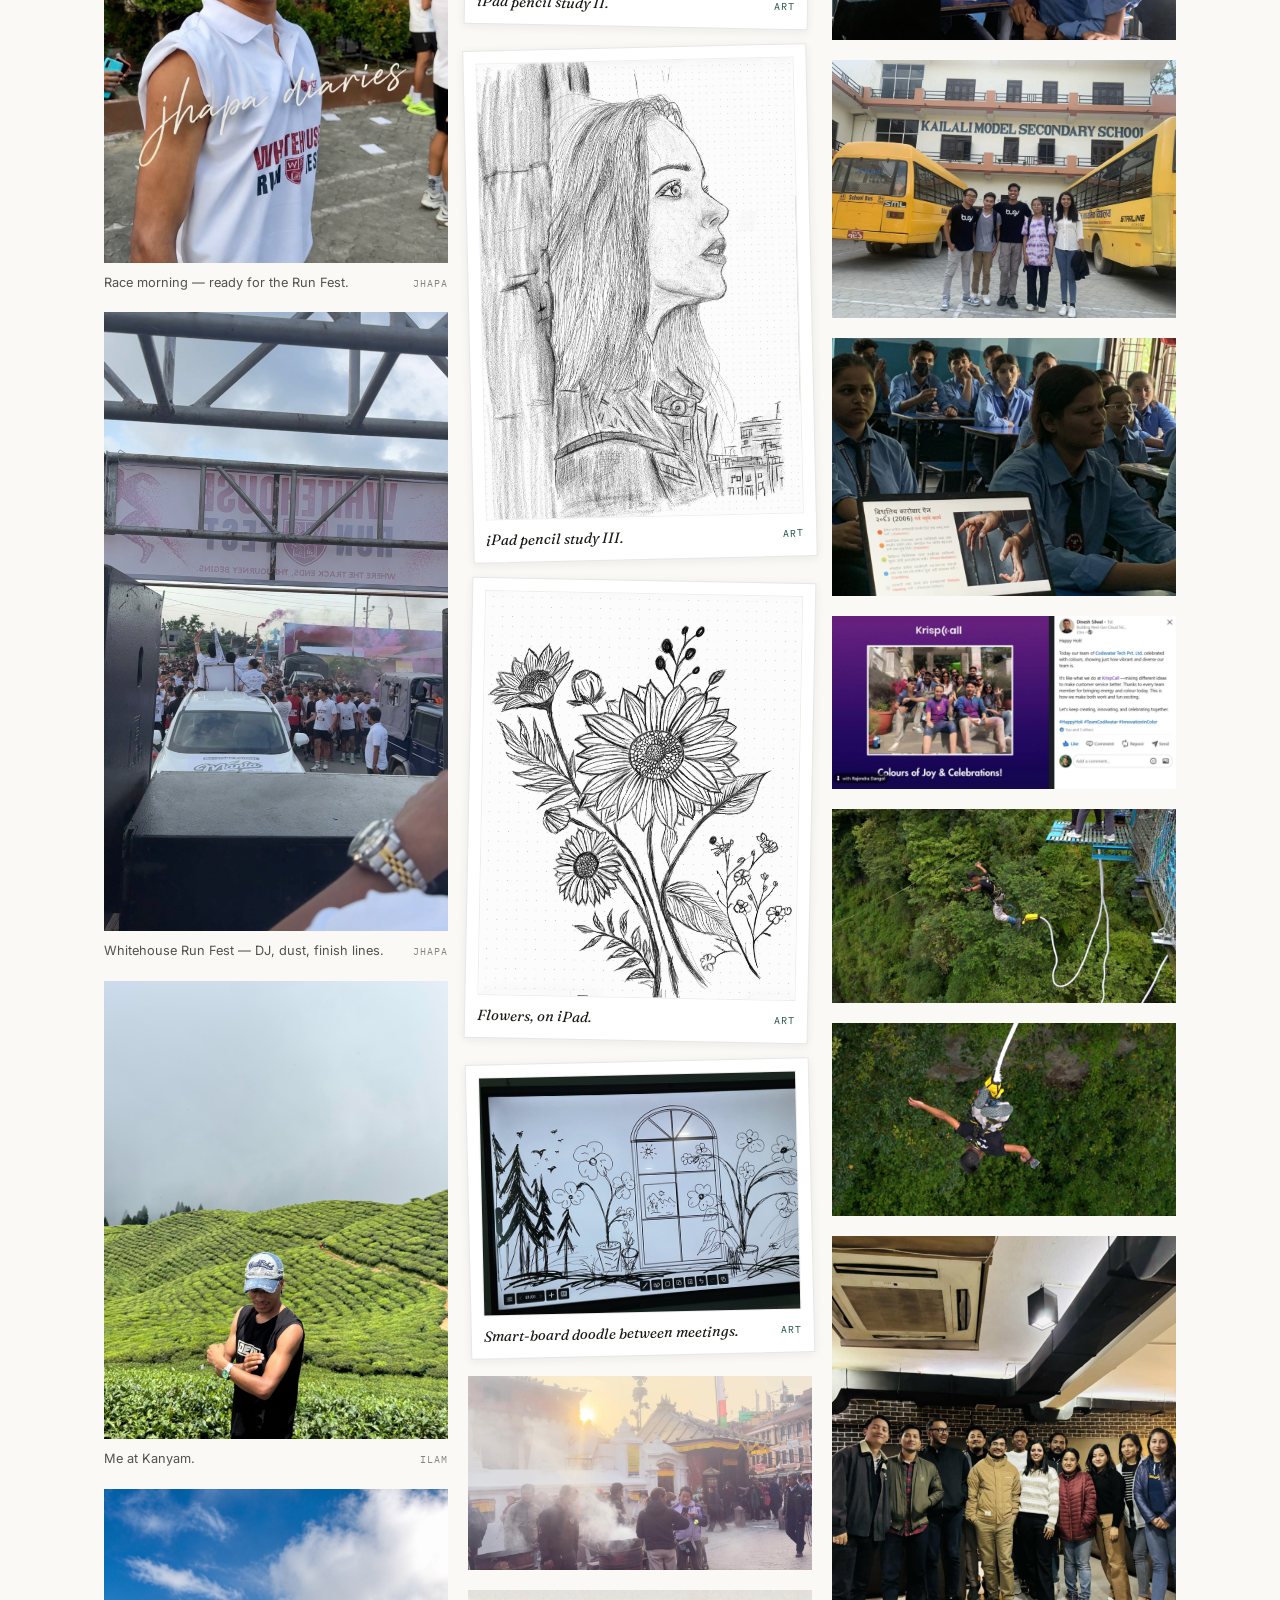
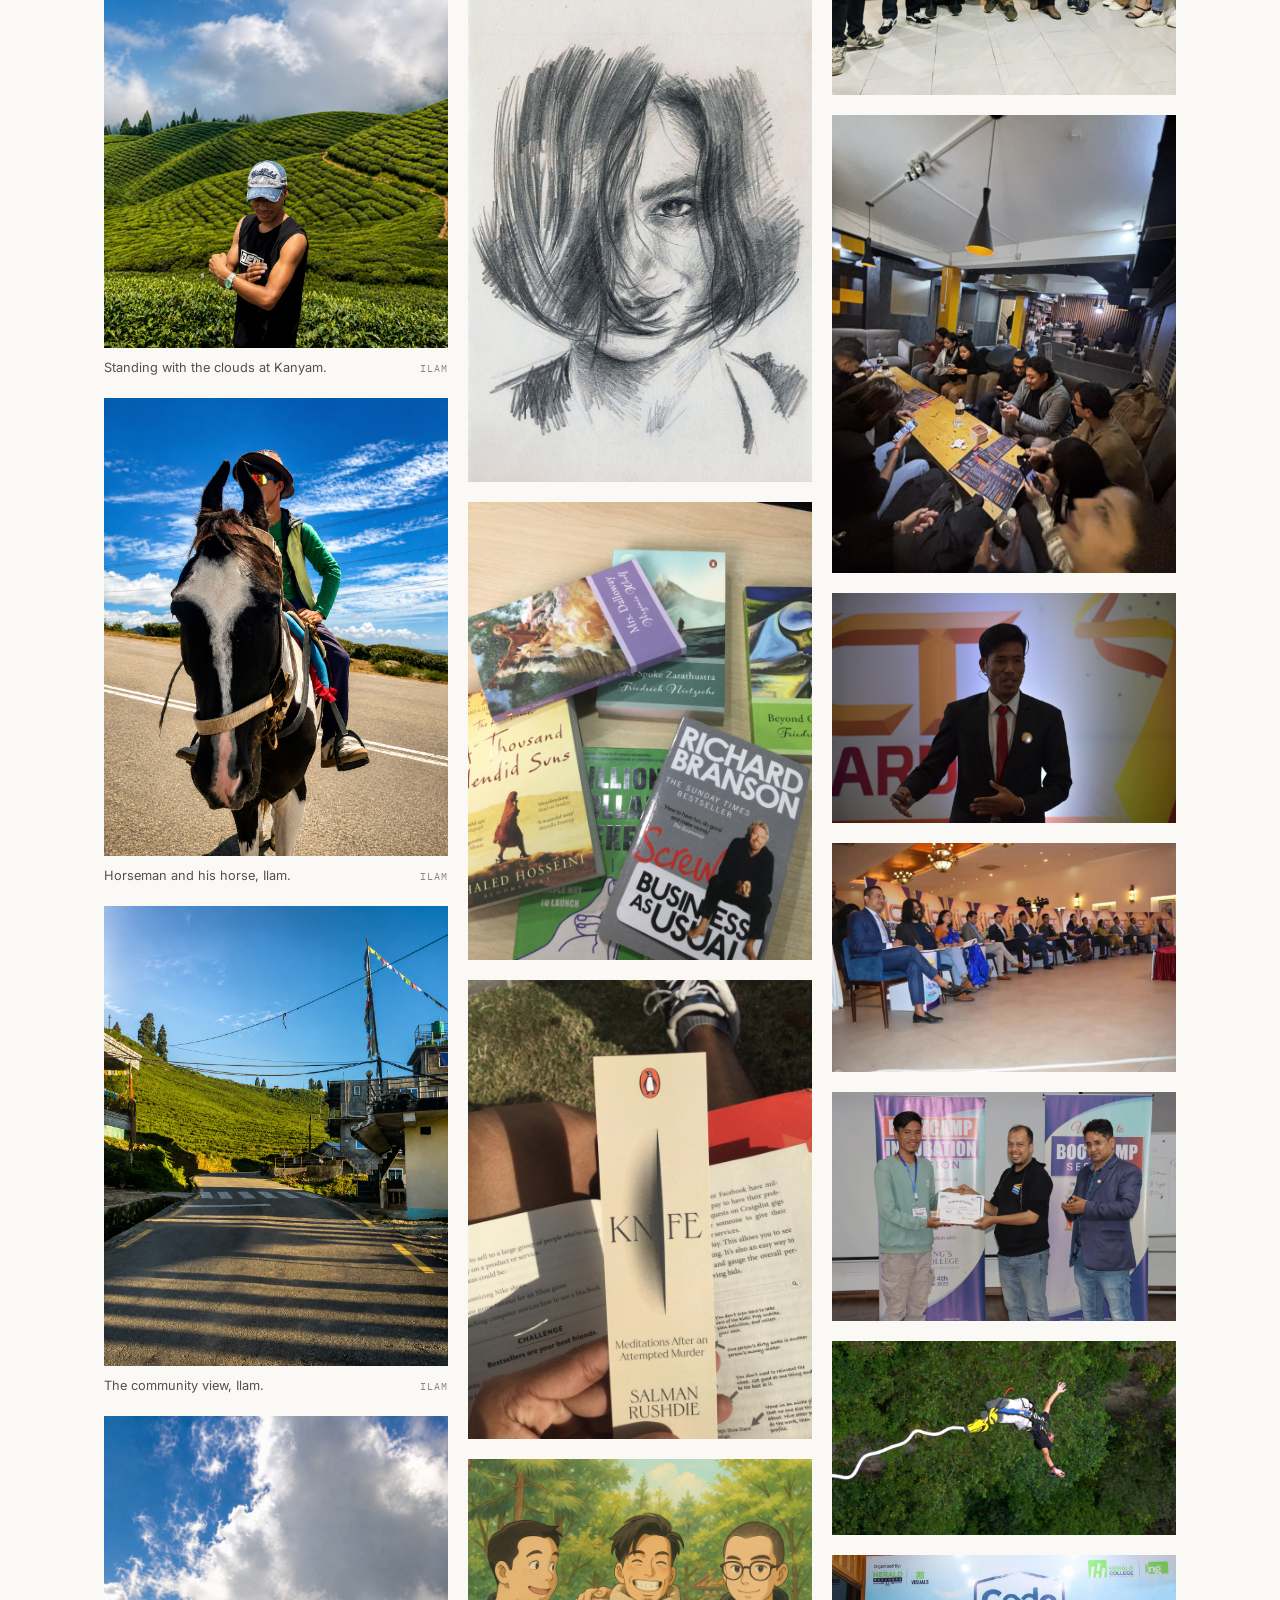
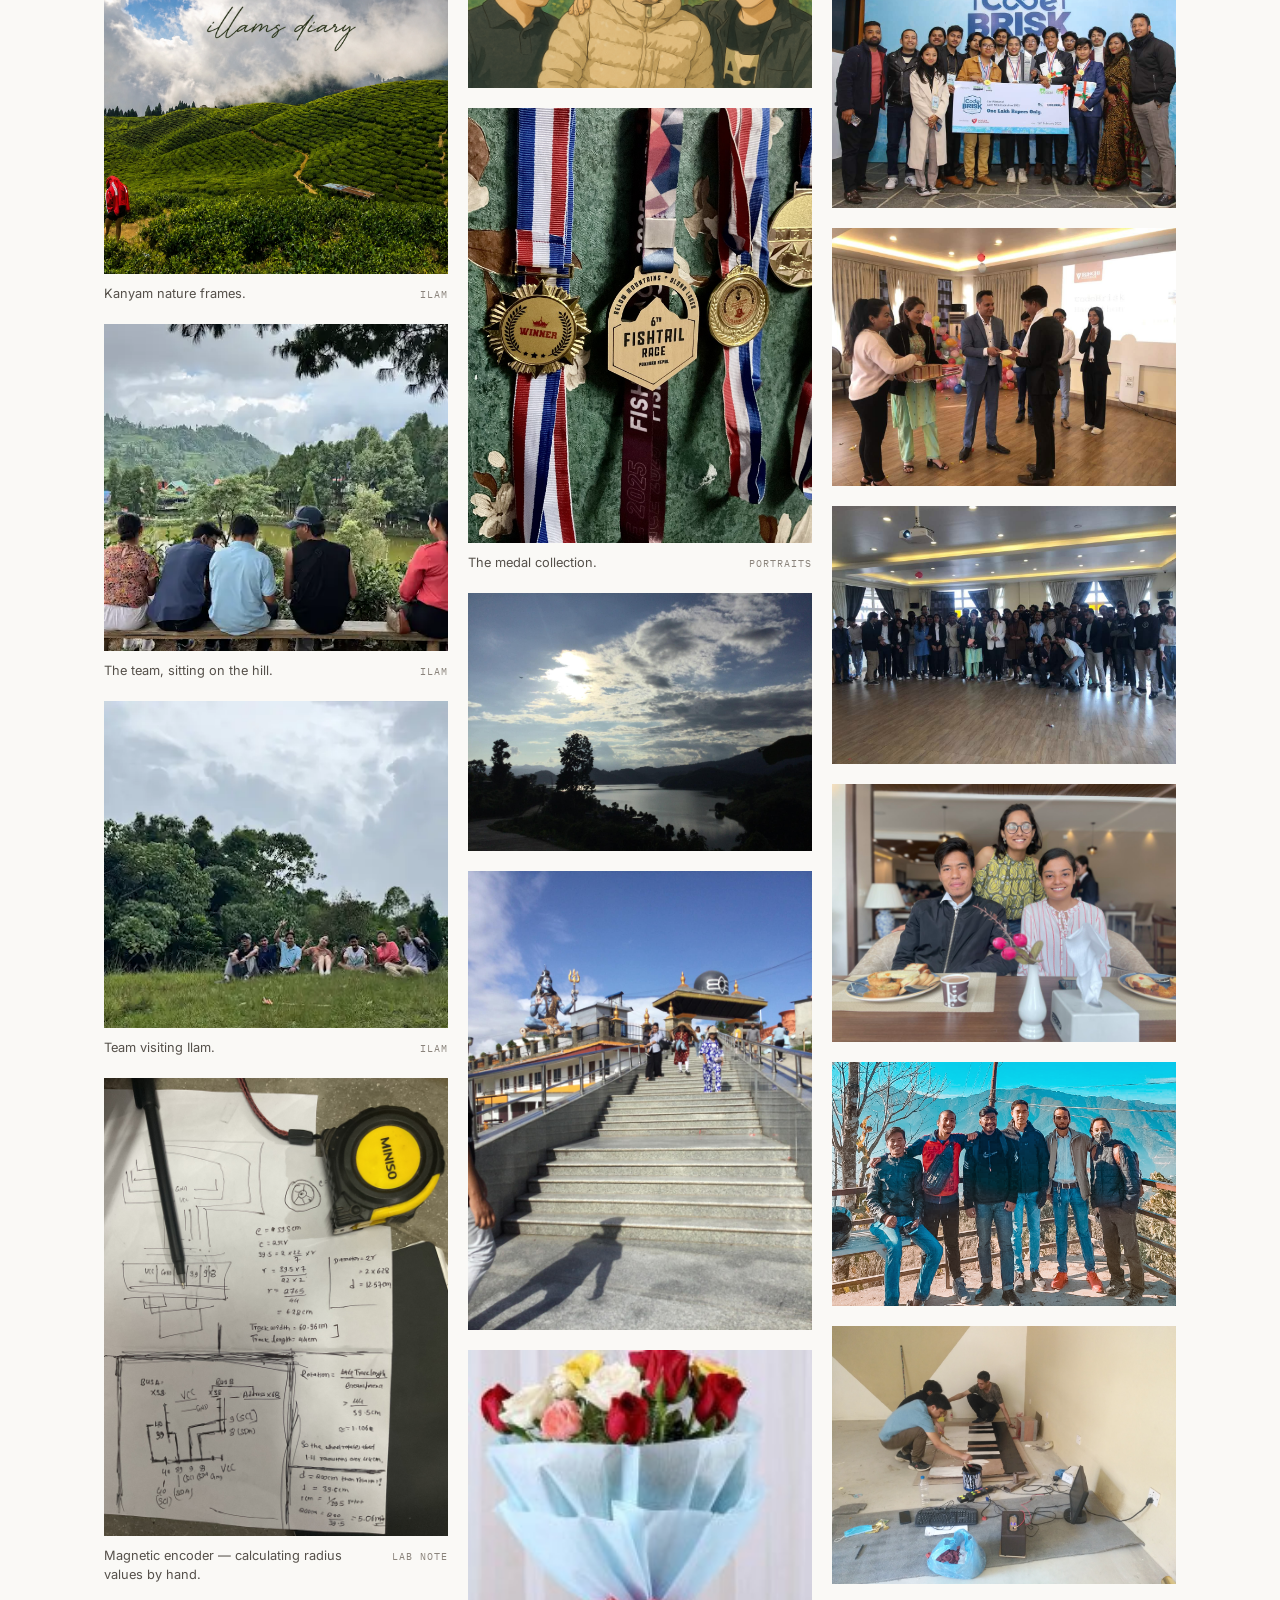
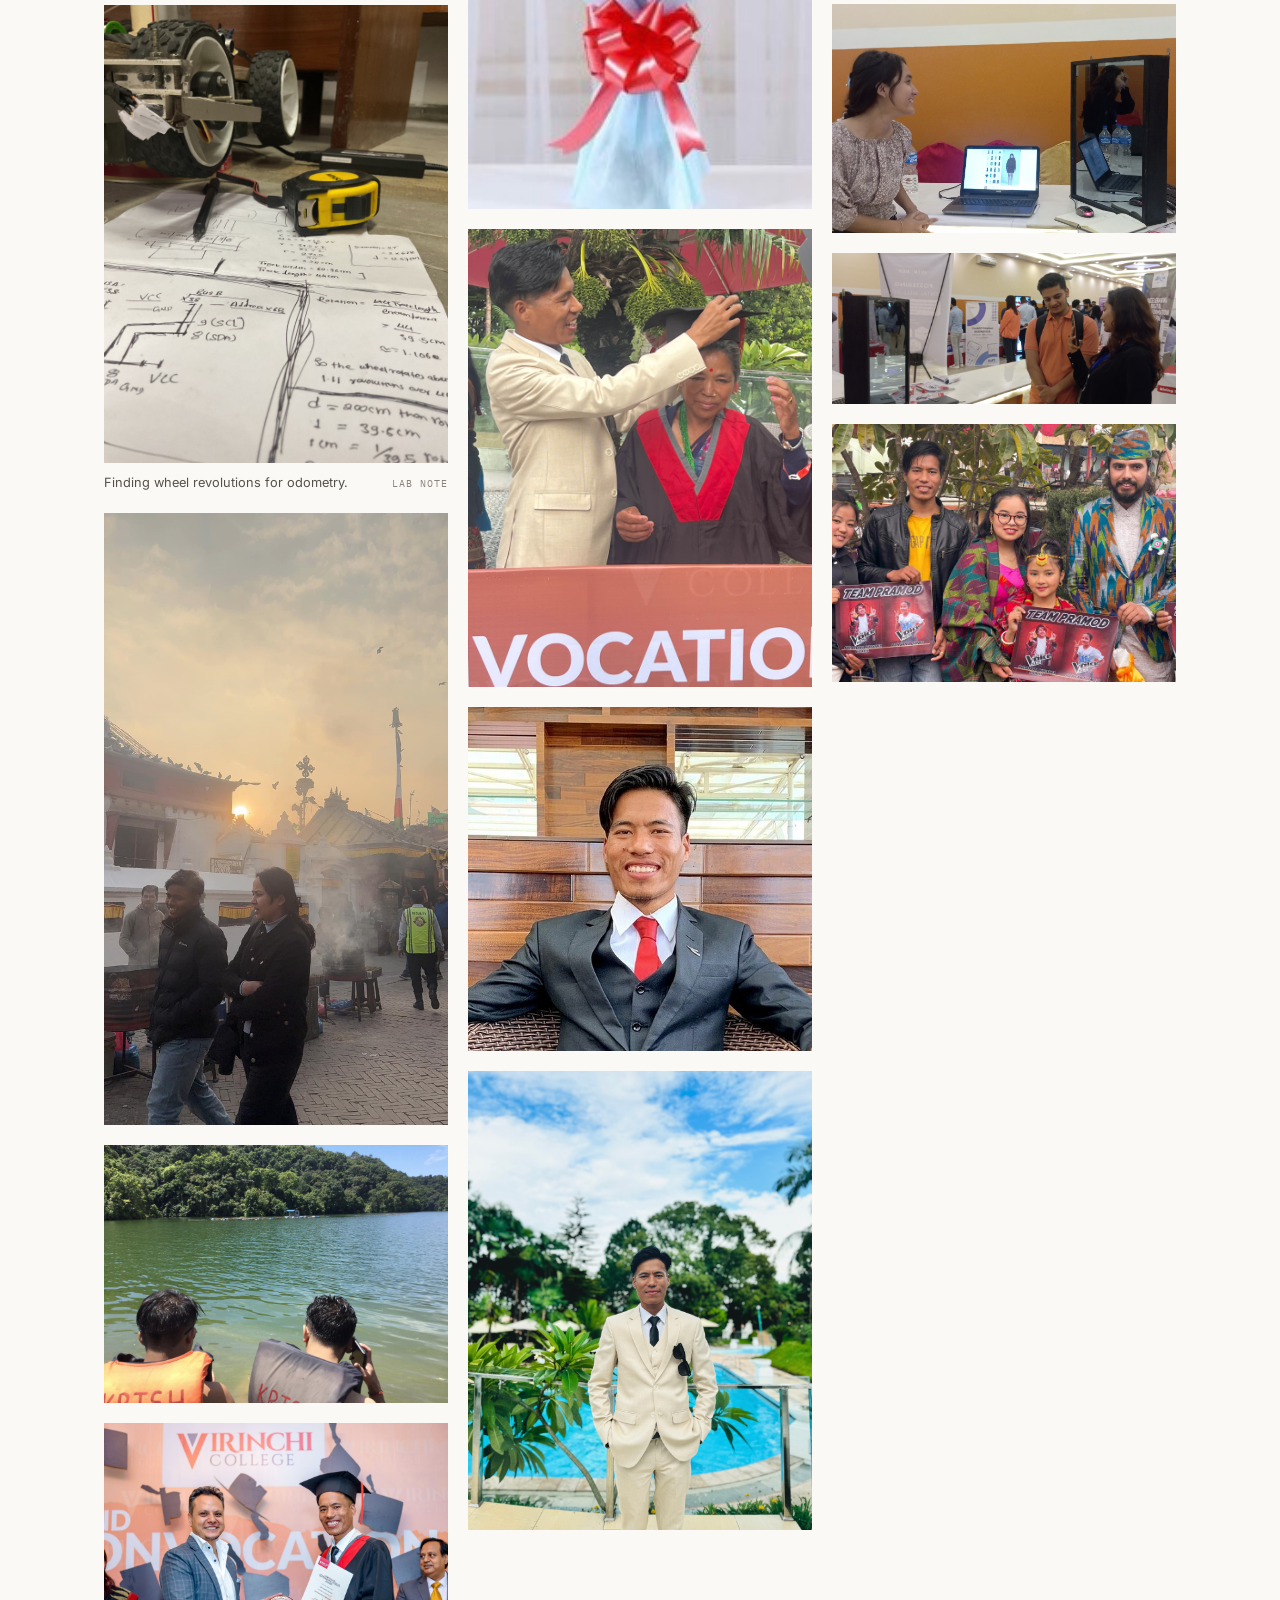
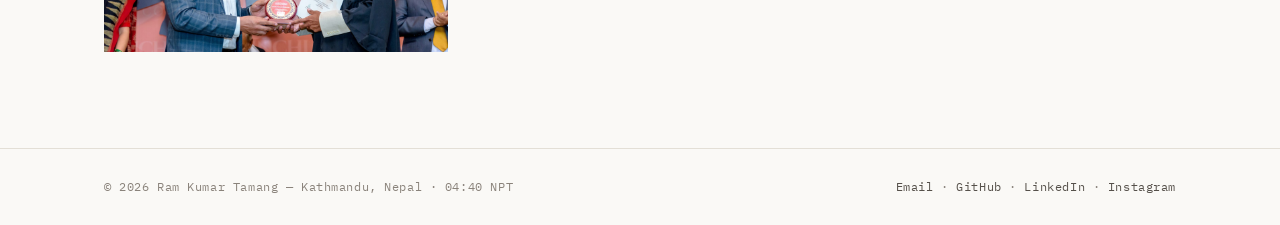
==== commit dafc7c59: "Final polish: favicon, OG share cards, paper-grain texture, live Kathmandu clock, custom 404" ====
--- a/gallery/index.html
+++ b/gallery/index.html
@@ -2,9 +2,15 @@
 <html lang="en">
 <head>
     <meta charset="UTF-8"/>
+    <link rel="icon" type="image/svg+xml" href="/favicon.svg">
     <meta name="viewport" content="width=device-width, initial-scale=1.0"/>
     <meta name="description" content="Gallery — moments from Ram Tamang's world: Jhapa and Ilam diaries, robotics lab notes, portraits, and travel frames across Nepal."/>
     <title>Gallery — Ram Kumar Tamang</title>
+    <meta property="og:type" content="website"/>
+    <meta property="og:title" content="Gallery — Ram Tamang"/>
+    <meta property="og:description" content="Field journal in frames: Jhapa, Ilam, robotics, portraits, travel — and pencil art."/>
+    <meta property="og:image" content="https://ram-tamang.com.np/images/art/pencil-sketchbook.jpg"/>
+    <meta name="twitter:card" content="summary_large_image"/>
     <link rel="preconnect" href="https://fonts.googleapis.com"/>
     <link rel="preconnect" href="https://fonts.gstatic.com" crossorigin/>
     <link href="https://fonts.googleapis.com/css2?family=Fraunces:opsz,wght@9..144,300;9..144,400;9..144,500;9..144,600&family=Inter:wght@400;500;600&family=IBM+Plex+Mono:wght@400;500&display=swap" rel="stylesheet"/>
@@ -473,10 +479,10 @@
 <!-- FOOTER -->
 <footer>
     <div class="wrap foot">
-        <span>© 2026 Ram Kumar Tamang — Kathmandu, Nepal</span>
+        <span>© 2026 Ram Kumar Tamang — Kathmandu, Nepal · <span id="npt">–:–– NPT</span></span>
         <span><a href="mailto:ram.tamang2058@gmail.com">Email</a> · <a href="https://github.com/Ramtamang-2058" target="_blank" rel="noopener">GitHub</a> · <a href="https://www.linkedin.com/in/ram-tamang-a73241198" target="_blank" rel="noopener">LinkedIn</a> · <a href="https://www.instagram.com/ram_unlimited/" target="_blank" rel="noopener">Instagram</a></span>
     </div>
-</footer>
+
 
 <script>
     // Mobile nav
@@ -569,5 +575,17 @@
         if (e.key === 'ArrowRight') step(1);
     });
 </script>
+<script>
+    (function () {
+        var el = document.getElementById('npt');
+        if (!el) return;
+        function tick() {
+            try {
+                el.textContent = new Intl.DateTimeFormat('en-GB', { timeZone: 'Asia/Kathmandu', hour: '2-digit', minute: '2-digit' }).format(new Date()) + ' NPT';
+            } catch (e) {}
+        }
+        tick(); setInterval(tick, 15000);
+    })();
+</script>
 </body>
 </html>
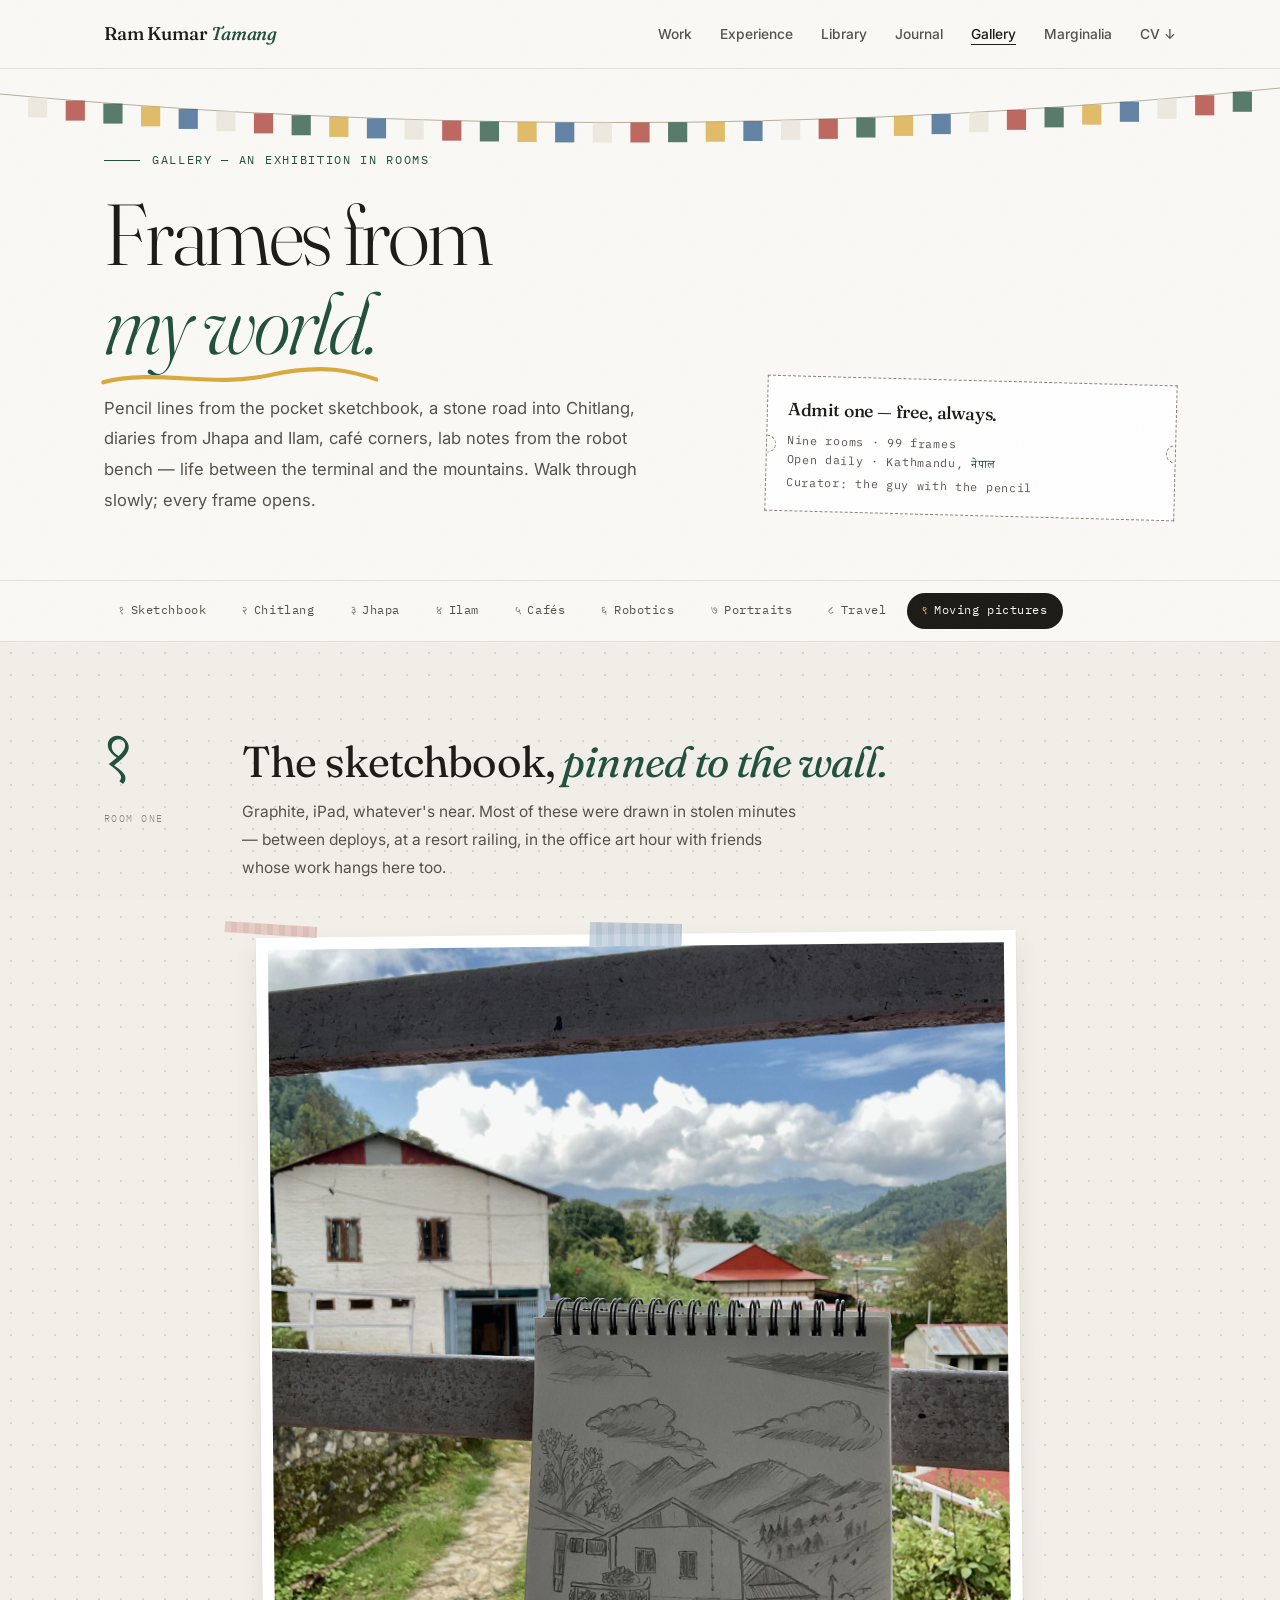
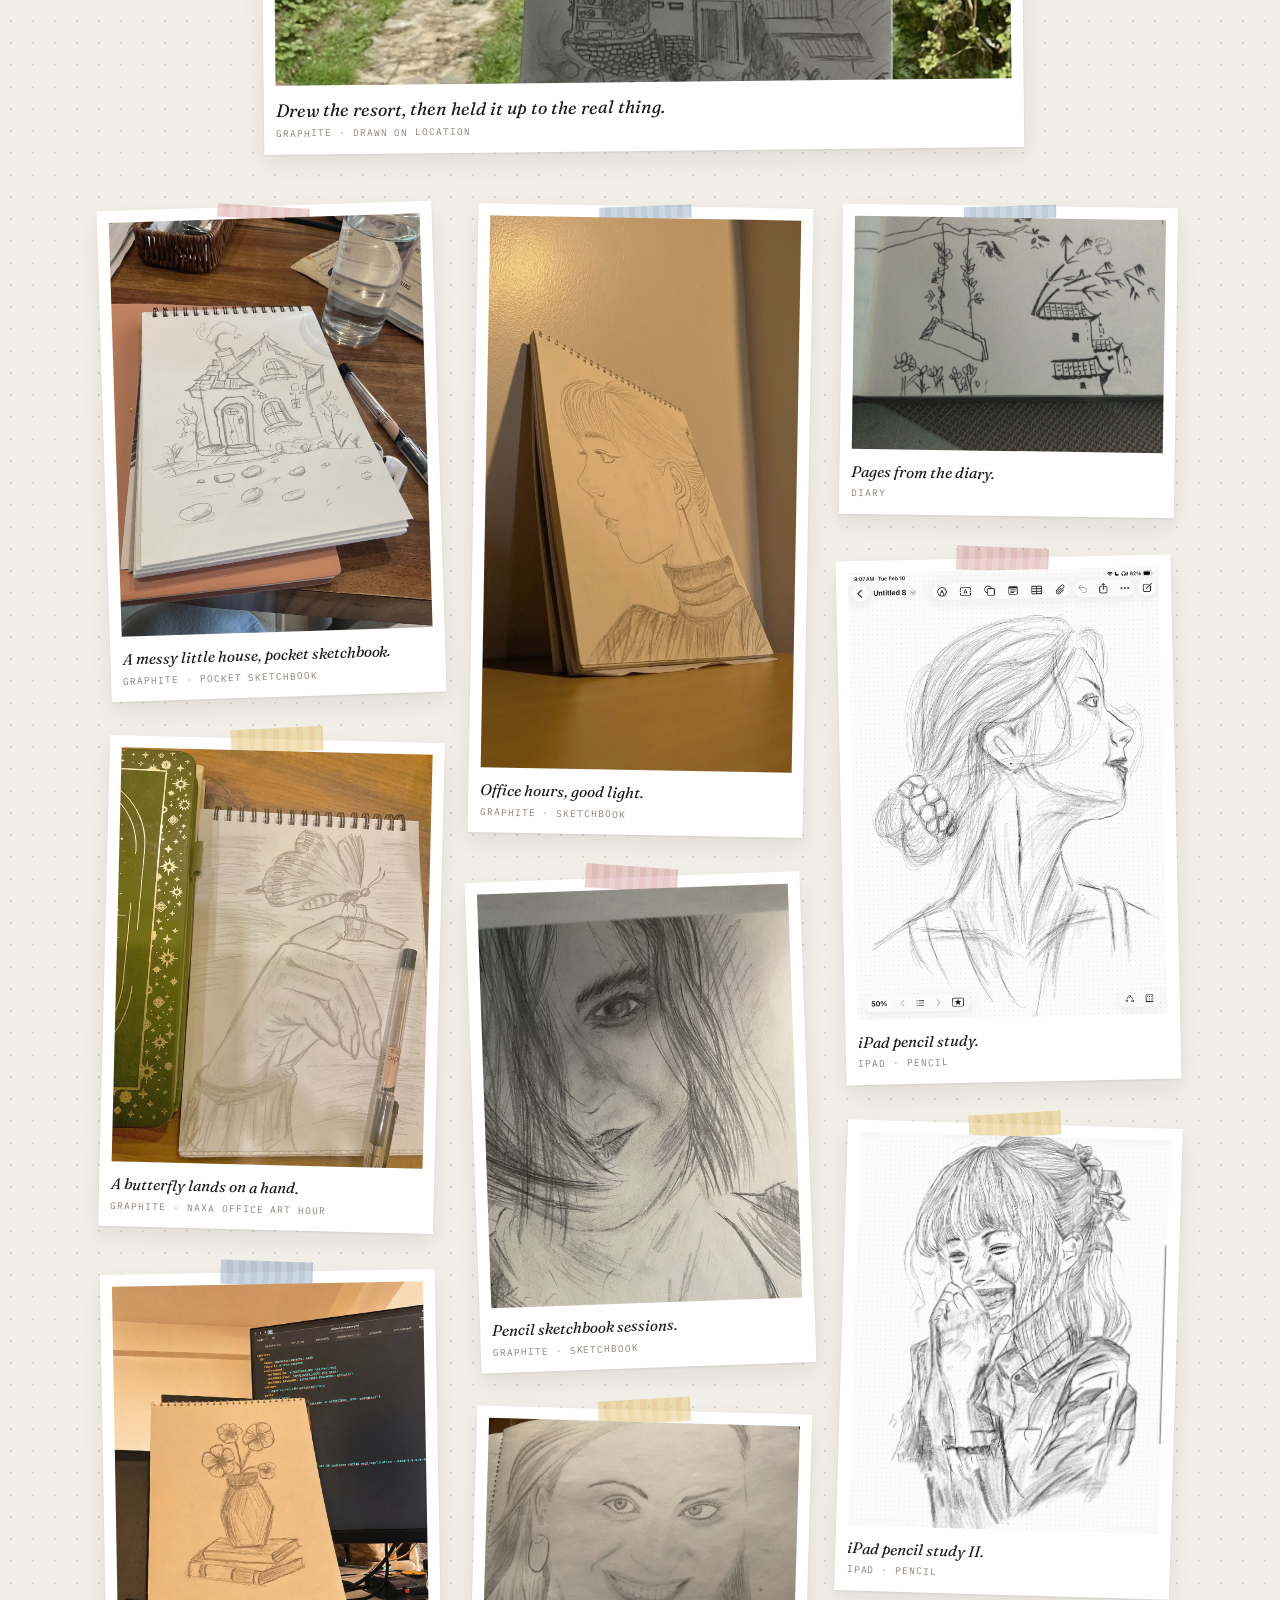
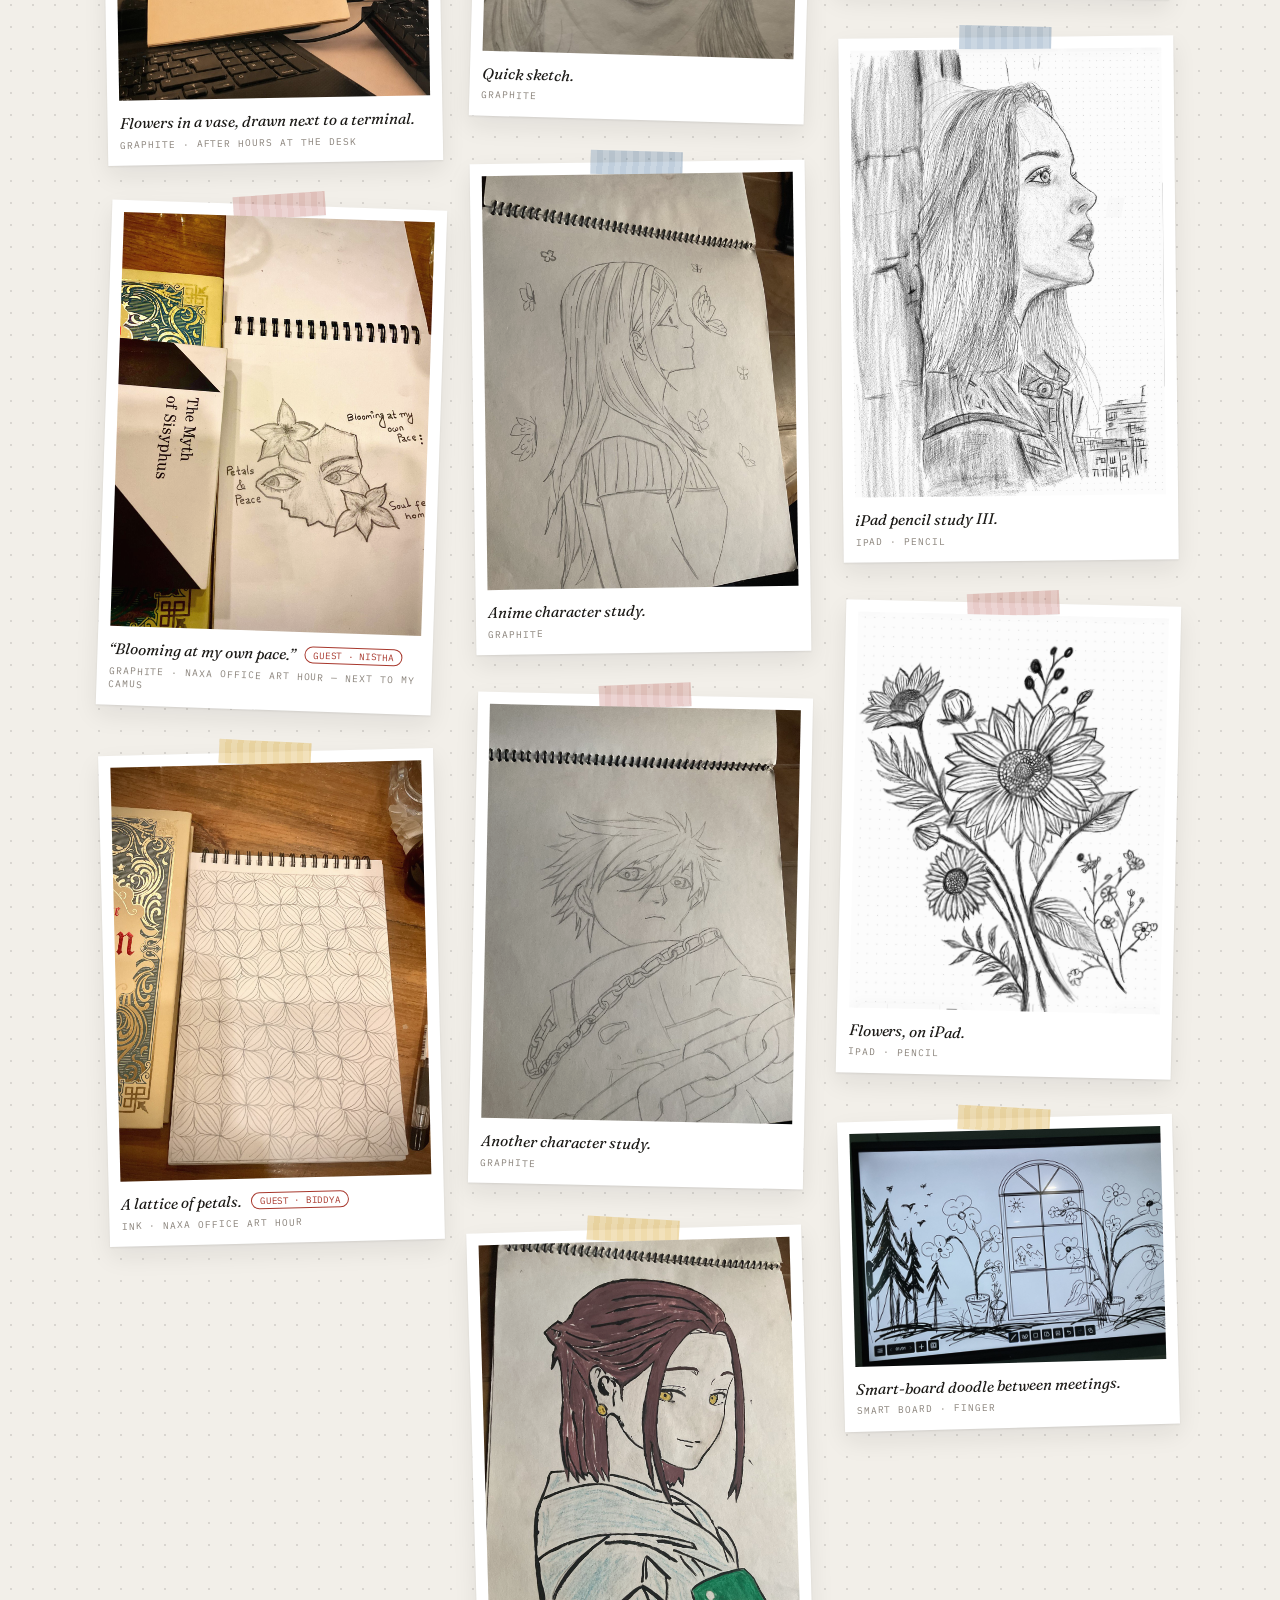
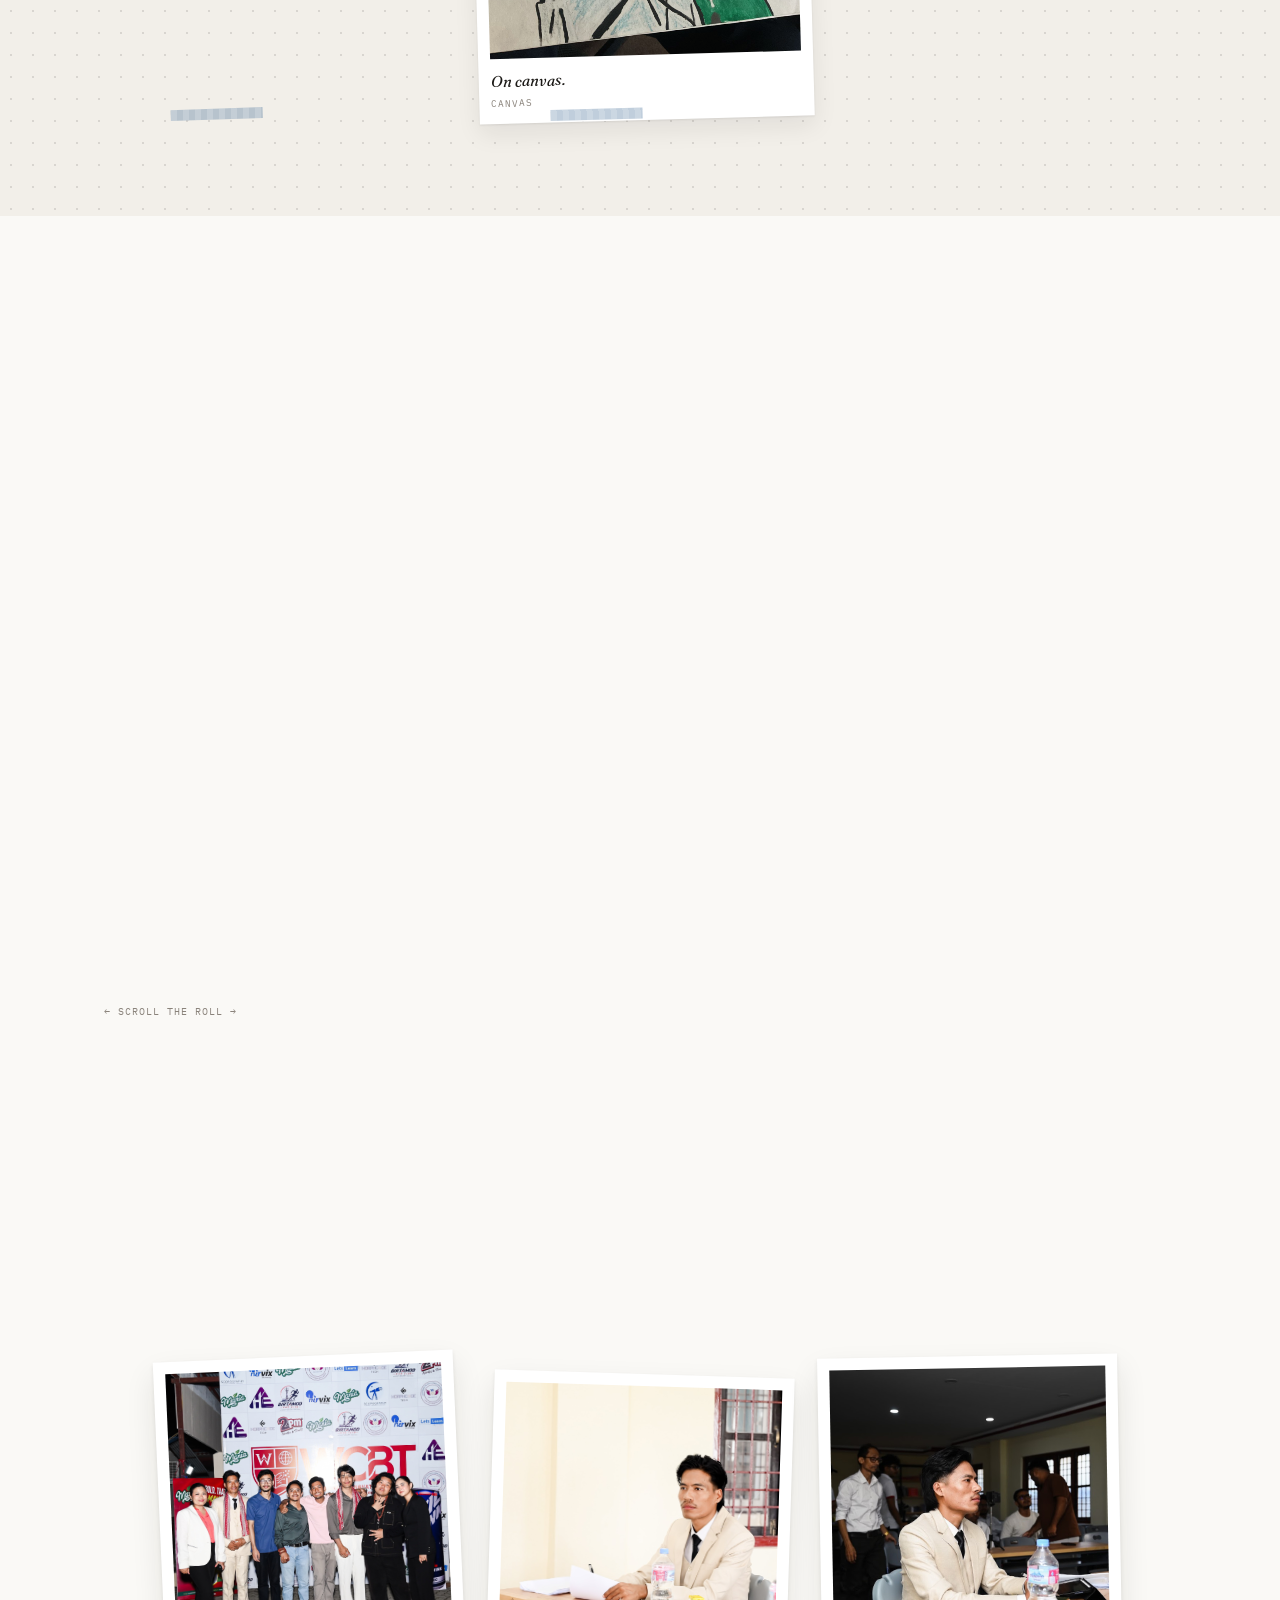
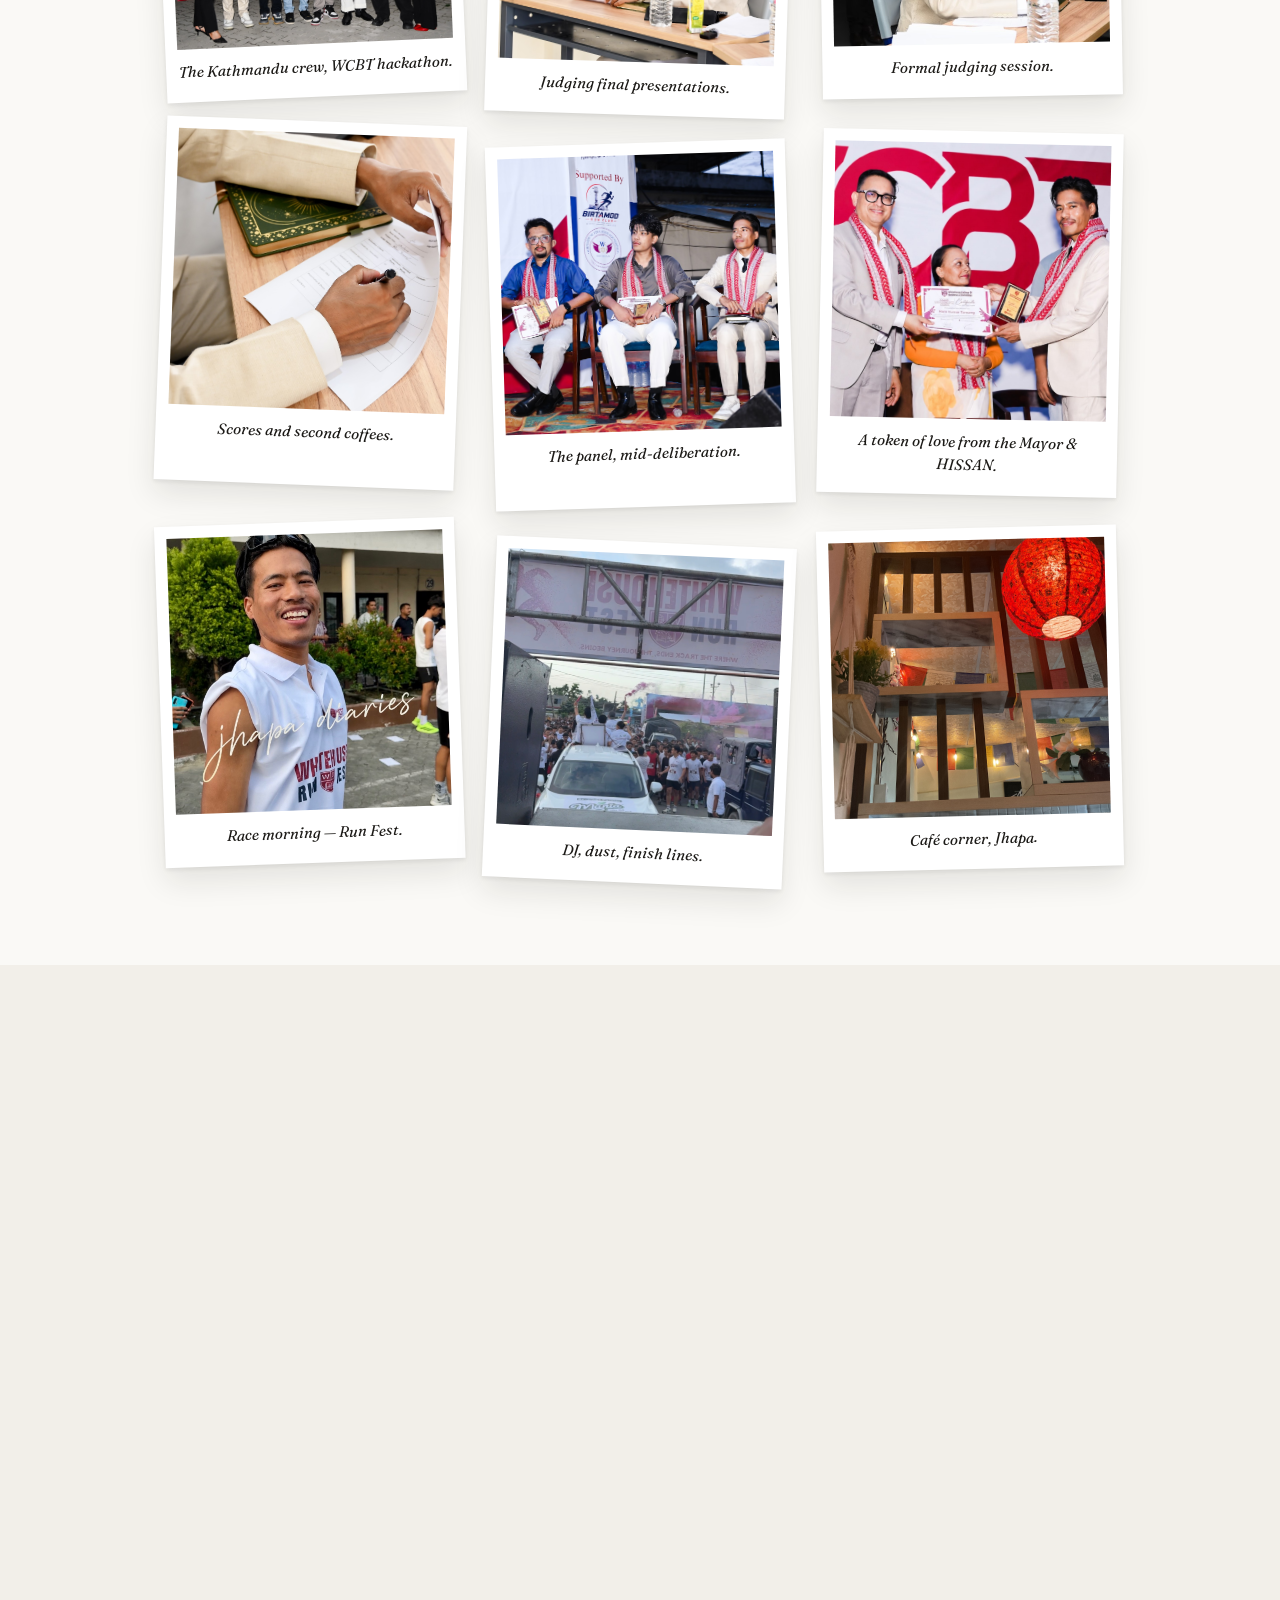
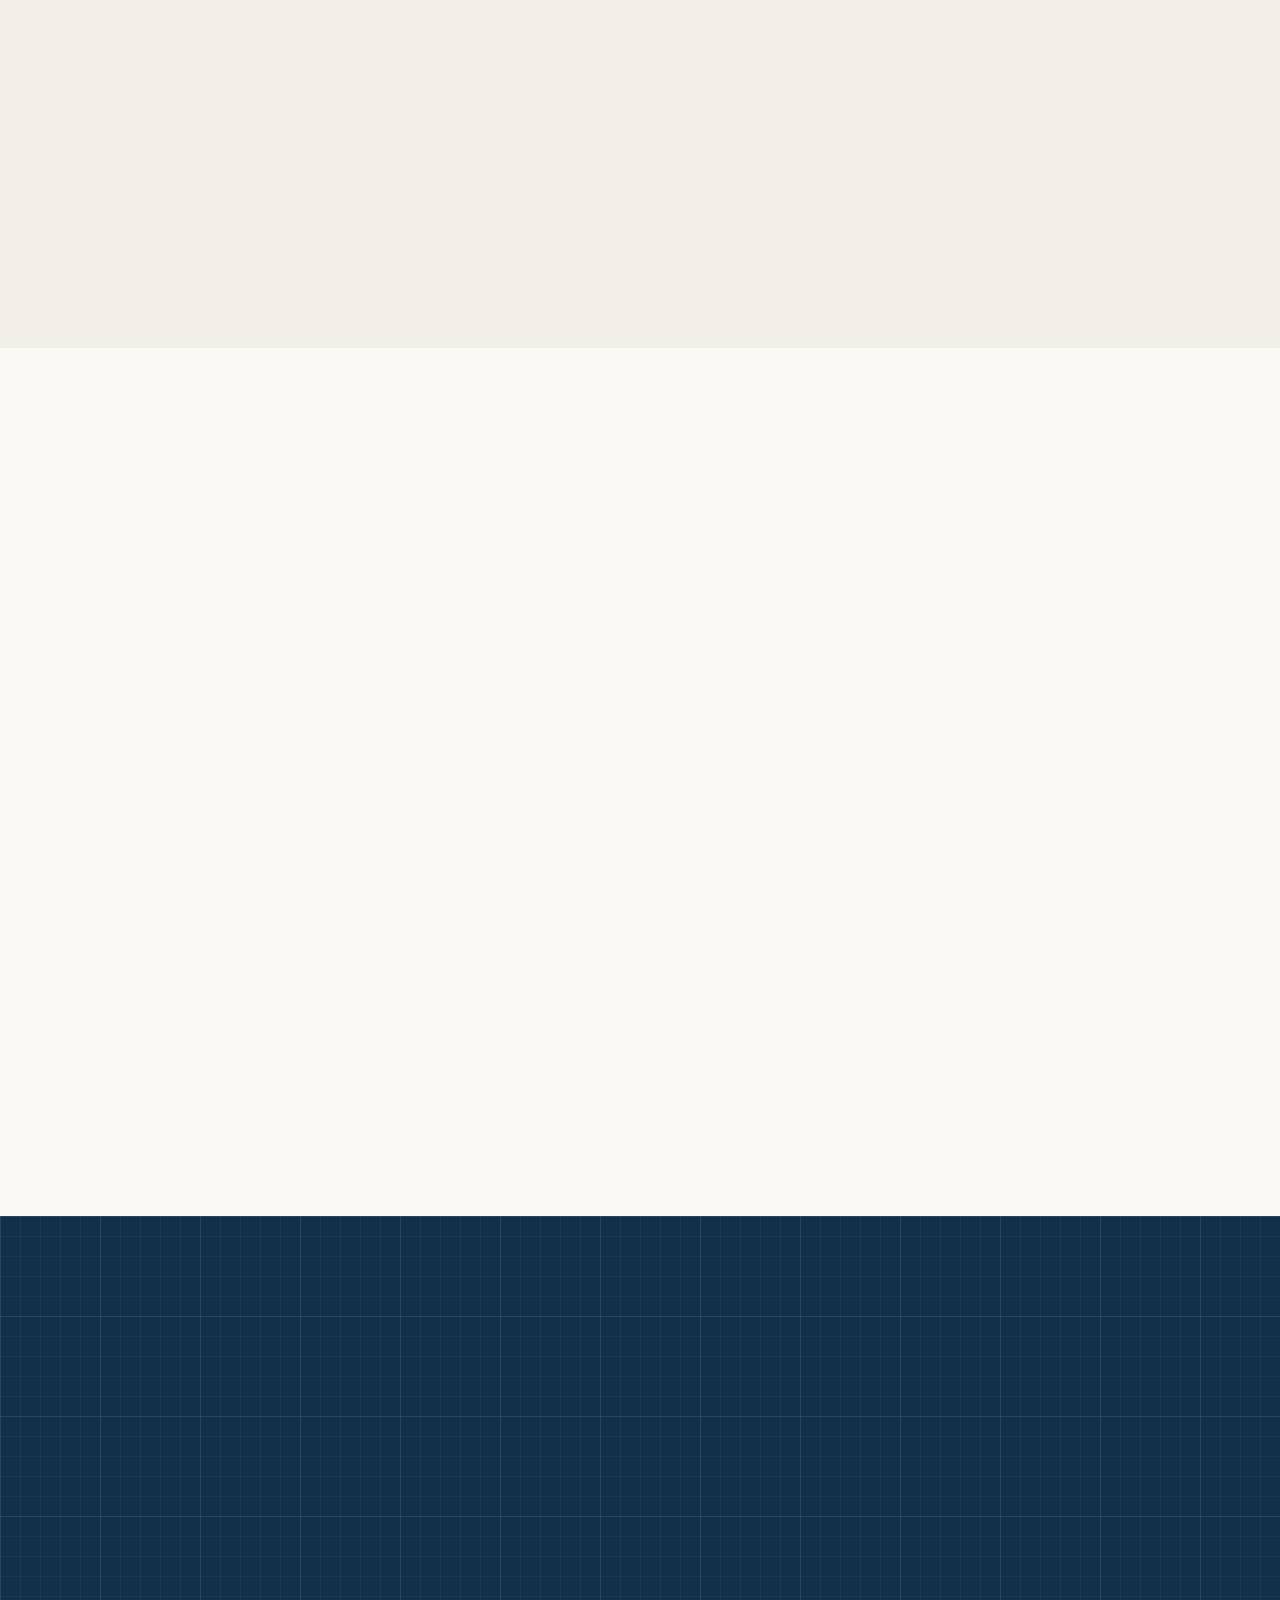
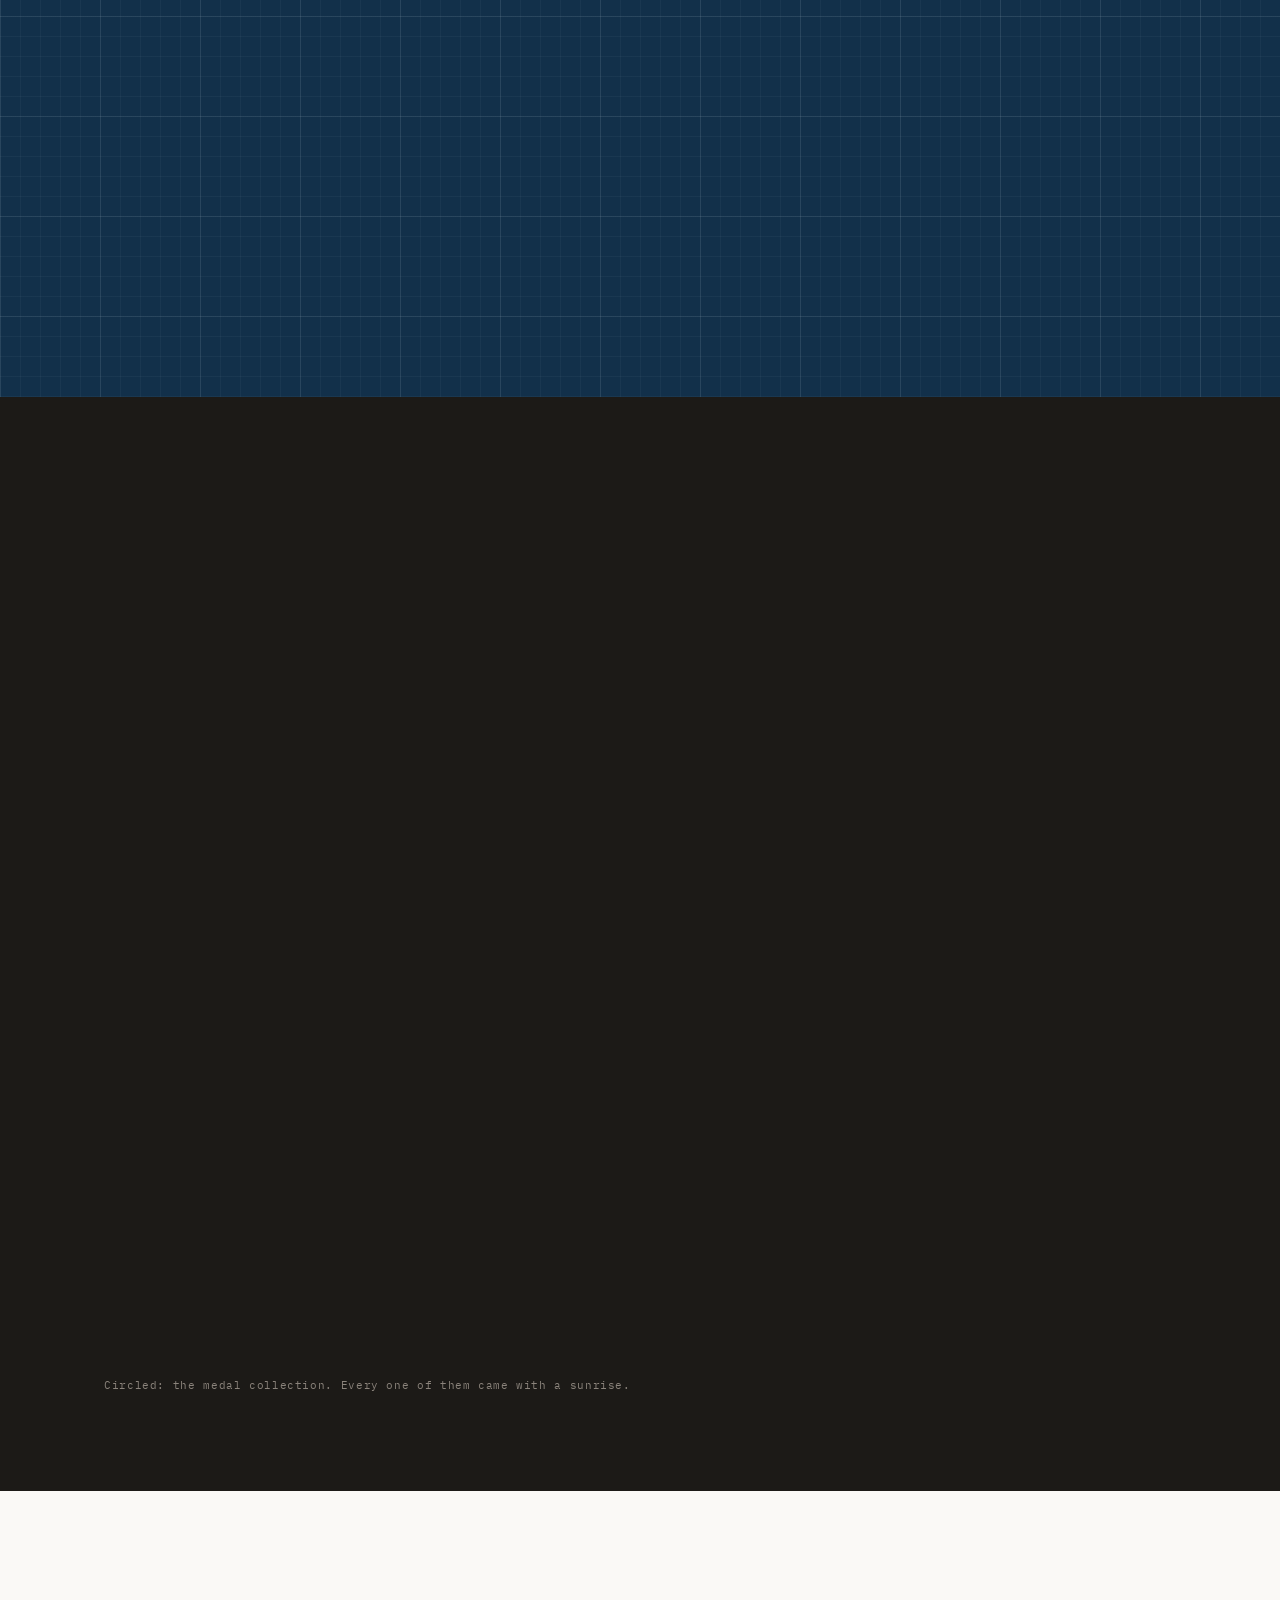
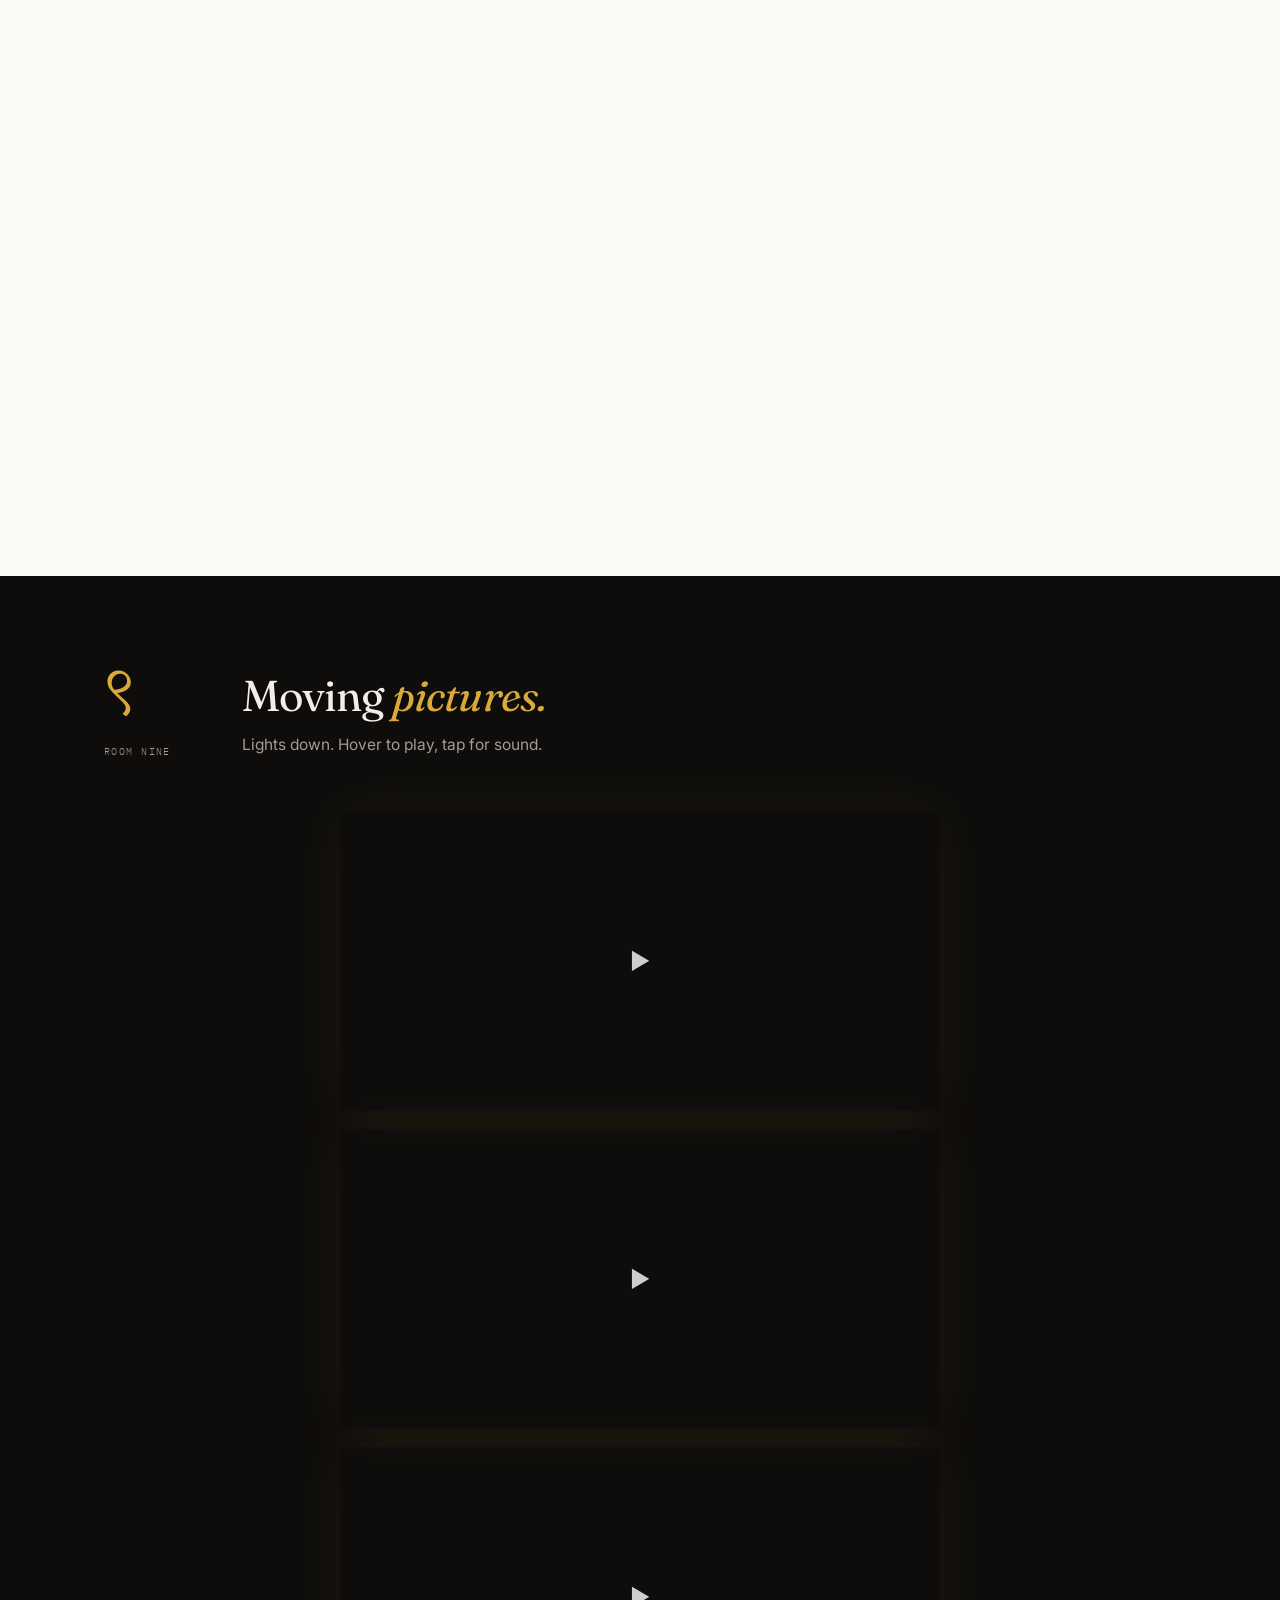
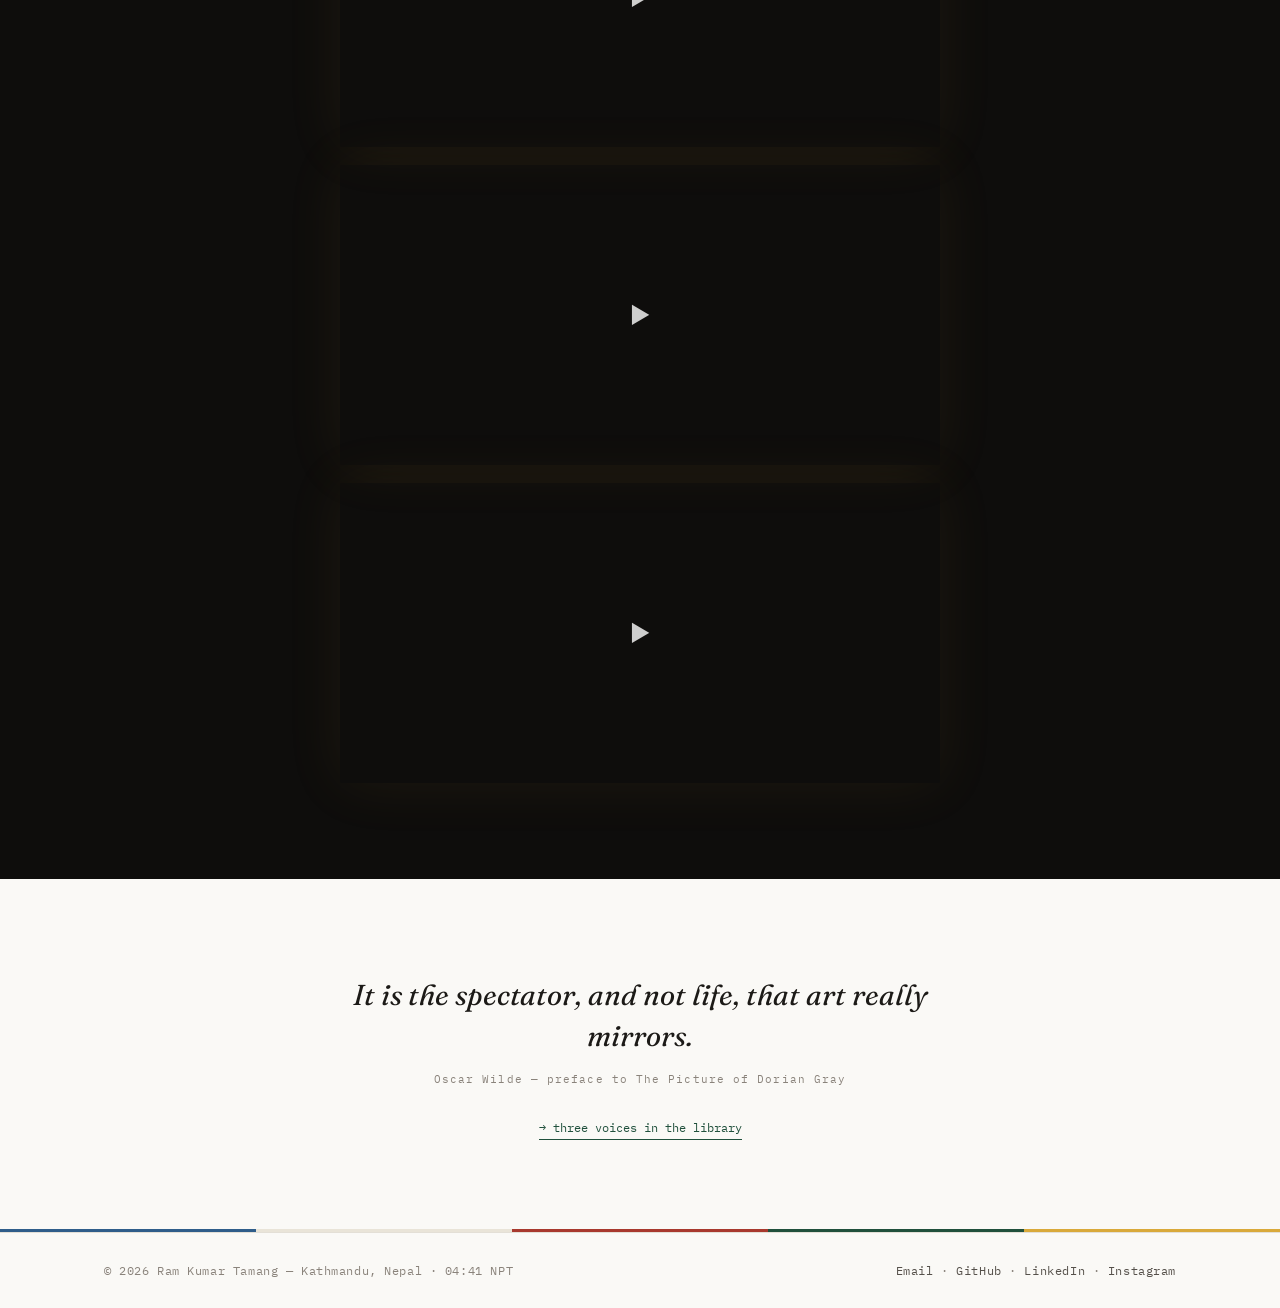
==== commit 5a875e49: "Gallery: redesign as an exhibition in nine rooms — pinned sketchbook wall (new pencil art + guest pi" ====
--- a/gallery/index.html
+++ b/gallery/index.html
@@ -4,16 +4,16 @@
     <meta charset="UTF-8"/>
     <link rel="icon" type="image/svg+xml" href="/favicon.svg">
     <meta name="viewport" content="width=device-width, initial-scale=1.0"/>
-    <meta name="description" content="Gallery — moments from Ram Tamang's world: Jhapa and Ilam diaries, robotics lab notes, portraits, and travel frames across Nepal."/>
+    <meta name="description" content="Gallery — a small exhibition in rooms: Ram Tamang's pencil sketchbook, Chitlang on foot, Jhapa and Ilam diaries, cafés, robotics lab notes, portraits, and travel frames across Nepal."/>
     <title>Gallery — Ram Kumar Tamang</title>
     <meta property="og:type" content="website"/>
     <meta property="og:title" content="Gallery — Ram Tamang"/>
-    <meta property="og:description" content="Field journal in frames: Jhapa, Ilam, robotics, portraits, travel — and pencil art."/>
-    <meta property="og:image" content="https://ram-tamang.com.np/images/art/pencil-sketchbook.jpg"/>
+    <meta property="og:description" content="An exhibition in rooms: the sketchbook, Chitlang on foot, Jhapa, Ilam, cafés, the robot bench, portraits and travel."/>
+    <meta property="og:image" content="https://ram-tamang.com.np/images/art/resort-plein-air.jpg"/>
     <meta name="twitter:card" content="summary_large_image"/>
     <link rel="preconnect" href="https://fonts.googleapis.com"/>
     <link rel="preconnect" href="https://fonts.gstatic.com" crossorigin/>
-    <link href="https://fonts.googleapis.com/css2?family=Fraunces:opsz,wght@9..144,300;9..144,400;9..144,500;9..144,600&family=Inter:wght@400;500;600&family=IBM+Plex+Mono:wght@400;500&display=swap" rel="stylesheet"/>
+    <link href="https://fonts.googleapis.com/css2?family=Fraunces:ital,opsz,wght@0,9..144,300;0,9..144,400;0,9..144,500;0,9..144,600;1,9..144,300;1,9..144,400&family=Inter:wght@400;500;600&family=IBM+Plex+Mono:wght@400;500&family=Noto+Serif+Devanagari:wght@300;400&display=swap" rel="stylesheet"/>
     <style>
         :root {
             --paper: #FAF9F6;
@@ -24,13 +24,15 @@
             --line: #E3DFD6;
             --accent: #20503C;
             --accent-dark: #16382A;
+            --gold: #D9A93A;
             --serif: 'Fraunces', Georgia, serif;
             --sans: 'Inter', -apple-system, sans-serif;
             --mono: 'IBM Plex Mono', monospace;
+            --deva: 'Noto Serif Devanagari', var(--serif);
         }
 
         * { margin: 0; padding: 0; box-sizing: border-box; }
-        html { scroll-behavior: smooth; }
+        html { scroll-behavior: smooth; scroll-padding-top: 120px; }
 
         body {
             font-family: var(--sans);
@@ -39,10 +41,16 @@
             font-size: 16px;
             line-height: 1.7;
             -webkit-font-smoothing: antialiased;
+            overflow-x: hidden;
+        }
+        body::after {
+            content: ''; position: fixed; inset: 0; z-index: 9999; pointer-events: none; opacity: .035;
+            background-image: url("data:image/svg+xml,%3Csvg xmlns='http://www.w3.org/2000/svg' width='160' height='160'%3E%3Cfilter id='n'%3E%3CfeTurbulence type='fractalNoise' baseFrequency='0.8' numOctaves='2'/%3E%3C/filter%3E%3Crect width='100%25' height='100%25' filter='url(%23n)'/%3E%3C/svg%3E");
         }
 
         ::selection { background: var(--accent); color: var(--paper); }
         .wrap { max-width: 1120px; margin: 0 auto; padding: 0 24px; }
+        img, video { display: block; max-width: 100%; }
 
         /* ── NAV ── */
         header {
@@ -54,7 +62,7 @@
         .nav { display: flex; justify-content: space-between; align-items: center; height: 68px; }
         .brand {
             font-family: var(--serif); font-size: 1.15rem; font-weight: 500;
-            text-decoration: none; letter-spacing: -0.01em;
+            text-decoration: none; color: var(--ink); letter-spacing: -0.01em;
         }
         .brand em { font-style: italic; color: var(--accent); }
         .nav-links { display: flex; gap: 28px; list-style: none; align-items: center; }
@@ -67,8 +75,12 @@
         .burger { display: none; background: none; border: none; cursor: pointer; padding: 8px; }
         .burger span { display: block; width: 20px; height: 1.5px; background: var(--ink); margin: 5px 0; }
 
-        /* ── PAGE HEAD ── */
-        .page-head { padding: 150px 0 40px; }
+        /* ── HERO ── */
+        .hero { position: relative; padding: 150px 0 64px; overflow: hidden; }
+        .flag-line { position: absolute; top: 76px; left: 0; width: 100%; height: 90px; pointer-events: none; }
+        .flag-line path.cord { fill: none; stroke: #B7AE9F; stroke-width: 1; }
+        .flag-line .flag { transform-box: fill-box; transform-origin: 50% 0; animation: sway 3.8s ease-in-out infinite alternate; }
+        @keyframes sway { from { transform: rotate(-5deg); } to { transform: rotate(6deg); } }
         .kicker {
             font-family: var(--mono); font-size: 0.75rem; letter-spacing: 0.14em;
             text-transform: uppercase; color: var(--accent); margin-bottom: 20px;
@@ -76,91 +88,234 @@
         }
         .kicker::before { content: ''; width: 36px; height: 1px; background: var(--accent); }
         h1 {
-            font-family: var(--serif); font-weight: 400;
-            font-size: clamp(2.4rem, 5vw, 3.6rem);
-            letter-spacing: -0.02em; line-height: 1.08; margin-bottom: 18px;
-        }
-        h1 em { font-style: italic; color: var(--accent); }
-        .page-lede { color: var(--ink-2); max-width: 560px; font-size: 1.02rem; line-height: 1.85; }
-
-        /* ── FILTERS ── */
-        .filters {
+            font-family: var(--serif); font-weight: 300;
+            font-size: clamp(2.8rem, 7vw, 5.4rem);
+            letter-spacing: -0.03em; line-height: 1.02; margin-bottom: 26px;
+        }
+        h1 em { font-style: italic; color: var(--accent); position: relative; white-space: nowrap; }
+        h1 em svg { position: absolute; left: -2%; bottom: -0.18em; width: 104%; height: 0.32em; overflow: visible; }
+        h1 em svg path {
+            fill: none; stroke: var(--gold); stroke-width: 3; stroke-linecap: round;
+            stroke-dasharray: 420; stroke-dashoffset: 420; animation: draw 1.6s .5s cubic-bezier(.6,.1,.3,1) forwards;
+        }
+        @keyframes draw { to { stroke-dashoffset: 0; } }
+        .hero-grid { display: grid; grid-template-columns: 1.5fr 1fr; gap: 48px; align-items: end; }
+        .page-lede { color: var(--ink-2); max-width: 560px; font-size: 1.04rem; line-height: 1.85; }
+        .ticket {
+            border: 1px dashed var(--ink-3); padding: 18px 20px; position: relative;
+            font-family: var(--mono); font-size: 0.72rem; letter-spacing: 0.06em; color: var(--ink-2);
+            transform: rotate(1.5deg); background: #fff;
+        }
+        .ticket::before, .ticket::after {
+            content: ''; position: absolute; top: 50%; width: 16px; height: 16px; margin-top: -8px;
+            border-radius: 50%; background: var(--paper); border: 1px dashed var(--ink-3);
+        }
+        .ticket::before { left: -9px; clip-path: inset(0 0 0 50%); }
+        .ticket::after { right: -9px; clip-path: inset(0 50% 0 0); }
+        .ticket b { display: block; font-family: var(--serif); font-size: 1.1rem; font-weight: 500; letter-spacing: -0.01em; color: var(--ink); margin-bottom: 6px; }
+        .ticket .np { font-family: var(--deva); color: var(--accent); }
+
+        /* ── ROOM NAV ── */
+        .rooms-nav {
             position: sticky; top: 68px; z-index: 50;
             background: rgba(250,249,246,0.94); backdrop-filter: blur(10px);
             border-top: 1px solid var(--line); border-bottom: 1px solid var(--line);
-            padding: 14px 0; margin-bottom: 48px;
-        }
-        .filter-row { display: flex; gap: 8px; flex-wrap: wrap; align-items: center; }
-        .fbtn {
-            font-family: var(--mono); font-size: 0.74rem; letter-spacing: 0.06em;
-            padding: 7px 16px; border-radius: 999px;
-            border: 1px solid var(--line); background: transparent; color: var(--ink-2);
-            cursor: pointer; transition: all .2s;
-        }
-        .fbtn:hover { border-color: var(--ink); color: var(--ink); }
-        .fbtn.active { background: var(--ink); border-color: var(--ink); color: var(--paper); }
-        .fcount { margin-left: auto; font-family: var(--mono); font-size: 0.72rem; color: var(--ink-3); letter-spacing: 0.06em; }
-
-        /* ── GRID ── */
-        .gallery { columns: 3 300px; column-gap: 20px; padding-bottom: 96px; }
-        .g-item {
-            break-inside: avoid; margin-bottom: 20px;
-            cursor: pointer; position: relative;
-        }
-        .g-item img, .g-item video {
-            width: 100%; display: block;
-            filter: saturate(0.95);
-            transition: filter .25s ease;
-        }
-        .g-item:hover img, .g-item:hover video { filter: saturate(1) brightness(0.92); }
-        .g-cap {
-            display: flex; justify-content: space-between; gap: 14px;
-            margin-top: 10px;
-        }
-        .g-cap p { font-size: 0.8rem; color: var(--ink-2); line-height: 1.5; }
-        .g-tag {
-            font-family: var(--mono); font-size: 0.62rem; color: var(--ink-3);
-            letter-spacing: 0.1em; text-transform: uppercase; white-space: nowrap;
-            padding-top: 3px;
-        }
-
-        /* ── ART: framed sketches, pinned to the wall ── */
-        .g-item[data-cat~="art"] {
-            background: #fff;
-            padding: 12px 12px 0;
-            border: 1px solid rgba(28,26,23,0.10);
-            box-shadow: 0 2px 10px rgba(28,26,23,0.07);
-            transition: transform .35s ease, box-shadow .35s ease;
-        }
-        .g-item[data-cat~="art"] img {
-            border: 1px solid rgba(28,26,23,0.08);
-            filter: saturate(0.92) contrast(0.98);
-        }
-        .g-item[data-cat~="art"]:hover {
-            transform: translateY(-4px) rotate(0deg) scale(1.01);
-            box-shadow: 0 18px 40px rgba(28,26,23,0.16);
-        }
-        .g-item[data-cat~="art"]:nth-of-type(odd)  { transform: rotate(-1.3deg); }
-        .g-item[data-cat~="art"]:nth-of-type(even) { transform: rotate(1.1deg); }
-        .g-item[data-cat~="art"] .g-cap { margin-top: 9px; padding-bottom: 11px; }
-        .g-item[data-cat~="art"] .g-cap p {
-            font-family: 'Fraunces', serif; font-style: italic;
-            font-size: 0.92rem; color: var(--ink);
-        }
-        .g-item[data-cat~="art"] .g-tag { color: var(--accent); }
-        .g-item.plain .g-cap p { color: var(--ink-3); font-style: italic; }
-        .hidden { display: none !important; }
+        }
+        .rooms-nav .wrap { display: flex; gap: 6px; overflow-x: auto; scrollbar-width: none; padding-top: 12px; padding-bottom: 12px; }
+        .rooms-nav .wrap::-webkit-scrollbar { display: none; }
+        .rooms-nav a {
+            flex: none; font-family: var(--mono); font-size: 0.72rem; letter-spacing: 0.05em;
+            padding: 6px 14px; border-radius: 999px; border: 1px solid transparent;
+            color: var(--ink-2); text-decoration: none; transition: all .2s; white-space: nowrap;
+        }
+        .rooms-nav a i { font-style: normal; font-family: var(--deva); color: var(--ink-3); margin-right: 6px; }
+        .rooms-nav a:hover { border-color: var(--line); color: var(--ink); }
+        .rooms-nav a.on { background: var(--ink); color: var(--paper); }
+        .rooms-nav a.on i { color: var(--gold); }
+
+        /* ── ROOMS (shared) ── */
+        .room { padding: 96px 0; position: relative; }
+        .room-head { display: grid; grid-template-columns: 110px 1fr; gap: 28px; margin-bottom: 52px; align-items: start; }
+        .room-no { font-family: var(--deva); font-size: 4.4rem; line-height: 0.9; color: var(--accent); font-weight: 300; }
+        .room-no small { display: block; font-family: var(--mono); font-size: 0.64rem; letter-spacing: 0.14em; color: var(--ink-3); margin-top: 12px; text-transform: uppercase; }
+        .room h2 { font-family: var(--serif); font-weight: 400; font-size: clamp(1.9rem, 3.6vw, 2.7rem); letter-spacing: -0.02em; line-height: 1.1; }
+        .room h2 em { font-style: italic; color: var(--accent); }
+        .wall-text { color: var(--ink-2); max-width: 560px; margin-top: 12px; line-height: 1.8; font-size: 0.97rem; }
+        figure { cursor: zoom-in; }
+        figure.vid { cursor: pointer; }
+        figcaption { font-size: 0.8rem; color: var(--ink-2); line-height: 1.5; }
+        .label { font-family: var(--mono); font-size: 0.6rem; letter-spacing: 0.1em; text-transform: uppercase; color: var(--ink-3); display: block; margin-top: 4px; }
+
+        /* reveal */
+        .rv { opacity: 0; transform: translateY(24px); transition: opacity .9s ease, transform .9s cubic-bezier(.22,.61,.36,1); }
+        .rv.on { opacity: 1; transform: none; }
+
+        /* ── I. SKETCHBOOK — pinned with washi tape ── */
+        #sketchbook {
+            background-color: var(--paper-2);
+            background-image: radial-gradient(rgba(28,26,23,0.12) 1px, transparent 1.2px);
+            background-size: 22px 22px;
+        }
+        .pinboard { columns: 3 280px; column-gap: 34px; }
+        .pin {
+            break-inside: avoid; margin: 0 0 42px; position: relative;
+            background: #fff; padding: 12px 12px 14px;
+            box-shadow: 0 1px 2px rgba(28,26,23,0.08), 0 10px 24px rgba(28,26,23,0.08);
+            transform: rotate(var(--r, -1deg));
+            transition: transform .45s cubic-bezier(.2,.7,.3,1), box-shadow .45s ease;
+        }
+        .pin::before {
+            content: ''; position: absolute; top: -11px; left: 50%; width: 92px; height: 24px;
+            margin-left: -46px; transform: rotate(calc(var(--r, -1deg) * -3));
+            background: var(--tape, rgba(217,169,58,0.42));
+            background-image: repeating-linear-gradient(90deg, rgba(255,255,255,0.18) 0 6px, transparent 6px 12px);
+            box-shadow: 0 1px 1px rgba(0,0,0,0.04);
+        }
+        .pin:hover { transform: rotate(0) translateY(-6px) scale(1.015); box-shadow: 0 22px 44px rgba(28,26,23,0.18); z-index: 2; }
+        .pin img { width: 100%; filter: saturate(0.94) contrast(0.98); }
+        .pin figcaption { margin-top: 12px; font-family: var(--serif); font-style: italic; font-size: 0.96rem; color: var(--ink); line-height: 1.4; }
+        .pin .label { font-style: normal; }
+        .pin.feature { column-span: all; max-width: 760px; margin: 0 auto 56px; }
+        .pin.feature figcaption { font-size: 1.12rem; }
+        .guest {
+            display: inline-block; font-family: var(--mono); font-style: normal; font-size: 0.58rem;
+            letter-spacing: 0.08em; text-transform: uppercase; color: #A8392E;
+            border: 1px solid #A8392E; border-radius: 999px; padding: 1px 8px; margin-left: 6px; vertical-align: 2px;
+        }
+        .pin:nth-child(3n+1) { --tape: rgba(47,93,138,0.30); }
+        .pin:nth-child(3n+2) { --tape: rgba(168,57,46,0.26); }
+
+        /* ── II. CHITLANG — filmstrip ── */
+        #chitlang { padding-bottom: 72px; }
+        .film {
+            background: #191816; padding: 34px 0;
+            background-image:
+                repeating-linear-gradient(90deg, transparent 0 14px, #F2EFE9 14px 26px, transparent 26px 40px),
+                repeating-linear-gradient(90deg, transparent 0 14px, #F2EFE9 14px 26px, transparent 26px 40px);
+            background-size: 100% 10px, 100% 10px;
+            background-position: 0 12px, 0 calc(100% - 12px);
+            background-repeat: repeat-x;
+            background-color: #191816;
+        }
+        .film-track {
+            display: flex; gap: 14px; overflow-x: auto; padding: 0 max(24px, calc((100vw - 1072px) / 2));
+            scroll-snap-type: x mandatory; scrollbar-width: thin; scrollbar-color: #55504A transparent;
+        }
+        .frame { flex: none; scroll-snap-align: center; position: relative; }
+        .frame img, .frame video { height: 440px; width: auto; }
+        .frame figcaption {
+            position: absolute; left: 0; right: 0; bottom: 0; padding: 30px 14px 12px;
+            background: linear-gradient(transparent, rgba(0,0,0,0.65)); color: #F2EFE9; font-size: 0.78rem;
+            opacity: 0; transition: opacity .3s;
+        }
+        .frame:hover figcaption { opacity: 1; }
+        .frame .fno { position: absolute; top: -26px; left: 2px; font-family: var(--mono); font-size: 0.6rem; color: #D9A93A; letter-spacing: 0.12em; }
+        .film-hint { font-family: var(--mono); font-size: 0.64rem; letter-spacing: 0.1em; color: var(--ink-3); text-transform: uppercase; margin-top: 16px; }
+
+        /* ── III. JHAPA — polaroids ── */
+        .polaroids { display: flex; flex-wrap: wrap; gap: 34px 30px; justify-content: center; }
+        .polaroid {
+            width: 300px; background: #fff; padding: 12px 12px 18px; position: relative;
+            box-shadow: 0 2px 4px rgba(28,26,23,0.08), 0 14px 30px rgba(28,26,23,0.10);
+            transform: rotate(var(--r, 0deg)) translateY(var(--y, 0));
+            transition: transform .45s cubic-bezier(.2,.7,.3,1), box-shadow .45s;
+        }
+        .polaroid:hover { transform: rotate(0) translateY(-8px) scale(1.03); z-index: 2; box-shadow: 0 26px 50px rgba(28,26,23,0.2); }
+        .polaroid img, .polaroid video { width: 100%; aspect-ratio: 1; object-fit: cover; }
+        .polaroid figcaption { font-family: var(--serif); font-style: italic; font-size: 0.95rem; color: var(--ink); margin-top: 12px; text-align: center; }
+
+        /* ── IV. ILAM — mosaic ── */
+        #illam { background: var(--paper-2); }
+        .mosaic { display: grid; grid-template-columns: repeat(4, 1fr); grid-auto-rows: 200px; gap: 12px; grid-auto-flow: dense; }
+        .mosaic figure { position: relative; overflow: hidden; }
+        .mosaic img { width: 100%; height: 100%; object-fit: cover; transition: transform .8s cubic-bezier(.2,.7,.3,1), filter .5s; filter: saturate(0.92); }
+        .mosaic figure:hover img { transform: scale(1.05); filter: saturate(1.05); }
+        .mosaic figcaption {
+            position: absolute; left: 12px; bottom: 12px; right: 12px;
+            color: #fff; font-family: var(--serif); font-style: italic; font-size: 0.95rem;
+            text-shadow: 0 1px 12px rgba(0,0,0,0.55);
+        }
+        .mosaic .big { grid-column: span 2; grid-row: span 2; }
+        .mosaic .tall { grid-row: span 2; }
+        .mosaic .wide { grid-column: span 2; }
+
+        /* ── V. CAFÉS — arched windows ── */
+        .arches { display: grid; grid-template-columns: repeat(3, 1fr); gap: 36px; align-items: end; }
+        .arch img { width: 100%; aspect-ratio: 3/4; object-fit: cover; border-radius: 999px 999px 4px 4px; transition: border-radius .6s ease, filter .6s; filter: sepia(0.12) saturate(0.95); }
+        .arch:hover img { border-radius: 60px 60px 4px 4px; filter: none; }
+        .arch figcaption { margin-top: 16px; text-align: center; font-family: var(--serif); font-size: 1.02rem; color: var(--ink); line-height: 1.45; }
+        .arch figcaption i { display: block; color: var(--ink-2); font-size: 0.88rem; margin-top: 4px; }
+        .arch:nth-child(2) { transform: translateY(-36px); }
+
+        /* ── VI. ROBOTICS — blueprint ── */
+        #robotics {
+            background-color: #12304A; color: #DCE8F2;
+            background-image:
+                linear-gradient(rgba(220,232,242,0.08) 1px, transparent 1px),
+                linear-gradient(90deg, rgba(220,232,242,0.08) 1px, transparent 1px),
+                linear-gradient(rgba(220,232,242,0.04) 1px, transparent 1px),
+                linear-gradient(90deg, rgba(220,232,242,0.04) 1px, transparent 1px);
+            background-size: 100px 100px, 100px 100px, 20px 20px, 20px 20px;
+        }
+        #robotics .room-no { color: #9CC3E4; }
+        #robotics .room-no small, #robotics .wall-text { color: #9FB6C9; }
+        #robotics h2 em { color: #9CC3E4; }
+        .blueprint { display: grid; grid-template-columns: 1fr 1fr; gap: 36px; }
+        .blueprint figure { border: 1px solid rgba(220,232,242,0.45); padding: 10px; position: relative; }
+        .blueprint figure::before, .blueprint figure::after {
+            content: ''; position: absolute; width: 14px; height: 14px; border: 1px solid #DCE8F2;
+        }
+        .blueprint figure::before { top: -6px; left: -6px; border-right: 0; border-bottom: 0; }
+        .blueprint figure::after { bottom: -6px; right: -6px; border-left: 0; border-top: 0; }
+        .blueprint img { width: 100%; aspect-ratio: 4/3; object-fit: cover; filter: grayscale(0.3) contrast(1.05); }
+        .blueprint figcaption { font-family: var(--mono); font-size: 0.72rem; color: #BFD3E3; letter-spacing: 0.04em; margin-top: 10px; }
+        .blueprint figcaption b { color: #fff; font-weight: 500; }
+
+        /* ── VII. PORTRAITS — contact sheet ── */
+        #portraits { background: #1C1A17; color: #F2EFE9; }
+        #portraits .room-no { color: var(--gold); }
+        #portraits .room-no small, #portraits .wall-text { color: #A39C92; }
+        #portraits h2 em { color: var(--gold); }
+        .contact { display: grid; grid-template-columns: repeat(6, 1fr); gap: 10px; background: #0F0E0D; padding: 22px 16px; border-radius: 3px; }
+        .contact figure { position: relative; padding-top: 16px; }
+        .contact .fno { position: absolute; top: 0; left: 2px; font-family: var(--mono); font-size: 0.56rem; color: #D98C3A; letter-spacing: 0.1em; }
+        .contact img { width: 100%; aspect-ratio: 4/5; object-fit: cover; filter: grayscale(1) contrast(1.05); transition: filter .5s; }
+        .contact figure:hover img { filter: none; }
+        .contact figure.circled::after {
+            content: ''; position: absolute; inset: 8px -4px -8px -4px; border: 2px solid #C0392B;
+            border-radius: 48% 52% 46% 54% / 52% 44% 56% 48%; transform: rotate(-3deg); pointer-events: none;
+        }
+        .contact-note { font-family: var(--mono); font-size: 0.66rem; color: #8A837B; letter-spacing: 0.06em; margin-top: 14px; }
+
+        /* ── VIII. TRAVEL — salon hang ── */
+        .salon { columns: 4 220px; column-gap: 14px; }
+        .salon figure { break-inside: avoid; margin-bottom: 14px; overflow: hidden; }
+        .salon img { width: 100%; transition: transform .7s cubic-bezier(.2,.7,.3,1), filter .5s; filter: saturate(0.9); }
+        .salon figure:hover img { transform: scale(1.04); filter: saturate(1.05); }
+
+        /* ── IX. MOVING PICTURES — cinema ── */
+        #moving { background: #0E0D0C; color: #F2EFE9; }
+        #moving .room-no { color: var(--gold); }
+        #moving .room-no small, #moving .wall-text { color: #A39C92; }
+        #moving h2 em { color: var(--gold); }
+        .cinema { display: flex; gap: 18px; align-items: flex-end; flex-wrap: wrap; justify-content: center; }
+        .cinema figure { position: relative; }
+        .cinema video { height: 300px; width: auto; border-radius: 2px; box-shadow: 0 0 60px rgba(217,169,58,0.08); }
+        .cinema figure::after {
+            content: '▶'; position: absolute; inset: 0; display: flex; align-items: center; justify-content: center;
+            font-size: 1.4rem; color: rgba(255,255,255,0.8); pointer-events: none; transition: opacity .3s;
+        }
+        .cinema figure:hover::after, .cinema figure.playing::after { opacity: 0; }
 
         /* ── LIGHTBOX ── */
         .lightbox {
             display: none; position: fixed; inset: 0; z-index: 999;
-            background: rgba(20,18,15,0.94);
-            align-items: center; justify-content: center;
+            background: rgba(20,18,15,0.95);
+            align-items: center; justify-content: center; flex-direction: column; gap: 16px;
         }
         .lightbox.open { display: flex; }
-        .lb-inner img, .lb-inner video {
-            max-width: 88vw; max-height: 86vh; display: block;
-        }
+        .lb-inner img { max-width: 88vw; max-height: 80vh; display: block; box-shadow: 0 30px 80px rgba(0,0,0,0.5); }
+        .lb-cap { font-family: var(--serif); font-style: italic; color: #E9E4D8; font-size: 1rem; text-align: center; max-width: 80vw; min-height: 1.4em; }
         .lb-btn {
             position: fixed; width: 44px; height: 44px; border-radius: 50%;
             background: transparent; border: 1px solid rgba(250,249,246,0.35);
@@ -178,6 +333,20 @@
             letter-spacing: 0.1em;
         }
 
+        /* ── EXIT ── */
+        .exit { text-align: center; padding: 96px 0 88px; }
+        .exit p { font-family: var(--serif); font-style: italic; font-size: clamp(1.3rem, 2.6vw, 1.8rem); max-width: 640px; margin: 0 auto; line-height: 1.4; }
+        .exit cite { display: block; font-family: var(--mono); font-style: normal; font-size: 0.68rem; letter-spacing: 0.1em; color: var(--ink-3); margin-top: 14px; }
+        .exit a { display: inline-block; margin-top: 30px; font-family: var(--mono); font-size: 0.74rem; color: var(--accent); text-decoration: none; border-bottom: 1px solid var(--accent); }
+
+        .flags { display: flex; height: 3px; }
+        .flags i { flex: 1; }
+        .flags i:nth-child(1) { background: #2F5D8A; }
+        .flags i:nth-child(2) { background: #E9E4D8; }
+        .flags i:nth-child(3) { background: #A8392E; }
+        .flags i:nth-child(4) { background: #20503C; }
+        .flags i:nth-child(5) { background: #D9A93A; }
+
         /* ── FOOTER ── */
         footer { border-top: 1px solid var(--line); padding: 28px 0; }
         .foot {
@@ -190,6 +359,12 @@
         .foot a:hover { color: var(--ink); }
 
         /* ── RESPONSIVE ── */
+        @media (max-width: 900px) {
+            .hero-grid { grid-template-columns: 1fr; gap: 32px; }
+            .ticket { max-width: 340px; }
+            .mosaic { grid-template-columns: repeat(2, 1fr); grid-auto-rows: 170px; }
+            .contact { grid-template-columns: repeat(4, 1fr); }
+        }
         @media (max-width: 700px) {
             .nav-links {
                 display: none; position: absolute; top: 68px; left: 0; right: 0;
@@ -198,8 +373,30 @@
             }
             .nav-links.open { display: flex; }
             .burger { display: block; }
-            .page-head { padding: 130px 0 32px; }
-            .fcount { display: none; }
+            .wrap { padding: 0 16px; }
+            .hero { padding: 128px 0 48px; }
+            .room { padding: 68px 0; }
+            .room-head { grid-template-columns: 1fr; gap: 6px; margin-bottom: 36px; }
+            .room-no { font-size: 3rem; }
+            .room-no small { display: inline; margin-left: 10px; }
+            .frame img, .frame video { height: 320px; }
+            .frame figcaption { opacity: 1; }
+            .polaroid { width: calc(50% - 10px); padding: 8px 8px 12px; }
+            .polaroids { gap: 22px 20px; }
+            .polaroid figcaption { font-size: 0.8rem; }
+            .arches { grid-template-columns: 1fr; gap: 40px; max-width: 360px; margin: 0 auto; }
+            .arch:nth-child(2) { transform: none; }
+            .blueprint { grid-template-columns: 1fr; }
+            .contact { grid-template-columns: repeat(3, 1fr); padding: 14px 10px; }
+            .salon { columns: 2; }
+            .cinema video { height: 240px; }
+            .pin.feature { margin-bottom: 44px; }
+        }
+        @media (prefers-reduced-motion: reduce) {
+            *, *::before, *::after { animation: none !important; transition: none !important; }
+            .rv { opacity: 1; transform: none; }
+            h1 em svg path { stroke-dashoffset: 0; }
+            html { scroll-behavior: auto; }
         }
     </style>
 </head>
@@ -222,248 +419,419 @@
     </div>
 </header>
 
-<!-- PAGE HEAD -->
-<div class="page-head">
+<!-- HERO -->
+<section class="hero">
+    <svg class="flag-line" id="flagLine" viewBox="0 0 1200 90" preserveAspectRatio="none" aria-hidden="true"></svg>
+    <div class="wrap hero-grid">
+        <div>
+            <div class="kicker">Gallery — an exhibition in rooms</div>
+            <h1>Frames from <em>my world.<svg viewBox="0 0 300 20" preserveAspectRatio="none" aria-hidden="true"><path d="M4 14 C 60 4, 120 18, 180 9 S 270 6, 296 12"/></svg></em></h1>
+            <p class="page-lede">
+                Pencil lines from the pocket sketchbook, a stone road into Chitlang, diaries from Jhapa and Ilam,
+                café corners, lab notes from the robot bench — life between the terminal and the mountains.
+                Walk through slowly; every frame opens.
+            </p>
+        </div>
+        <div class="ticket">
+            <b>Admit one — free, always.</b>
+            Nine rooms · <span id="frameCount">–</span> frames<br/>
+            Open daily · Kathmandu, <span class="np">नेपाल</span><br/>
+            Curator: the guy with the pencil
+        </div>
+    </div>
+</section>
+
+<!-- ROOM NAV -->
+<nav class="rooms-nav" aria-label="Rooms">
+    <div class="wrap" id="roomsNav">
+        <a href="#sketchbook"><i>१</i>Sketchbook</a>
+        <a href="#chitlang"><i>२</i>Chitlang</a>
+        <a href="#jhapa"><i>३</i>Jhapa</a>
+        <a href="#illam"><i>४</i>Ilam</a>
+        <a href="#cafes"><i>५</i>Cafés</a>
+        <a href="#robotics"><i>६</i>Robotics</a>
+        <a href="#portraits"><i>७</i>Portraits</a>
+        <a href="#travel"><i>८</i>Travel</a>
+        <a href="#moving"><i>९</i>Moving pictures</a>
+    </div>
+</nav>
+
+<!-- ═══ I. SKETCHBOOK ═══ -->
+<section class="room" id="sketchbook">
     <div class="wrap">
-        <div class="kicker">Gallery</div>
-        <h1>Frames from <em>my world.</em></h1>
-        <p class="page-lede">
-            Diaries from Jhapa and Ilam, lab notes from the robot bench, portraits, and travel frames —
-            life between the terminal and the mountains.
-        </p>
-    </div>
-</div>
-
-<!-- FILTERS -->
-<div class="filters">
-    <div class="wrap filter-row">
-        <button class="fbtn active" data-f="all">All</button>
-        <button class="fbtn" data-f="jhapa">Jhapa Diary</button>
-        <button class="fbtn" data-f="illam">Ilam Diary</button>
-        <button class="fbtn" data-f="robotics">Robotics</button>
-        <button class="fbtn" data-f="portraits">Portraits</button>
-        <button class="fbtn" data-f="art">Art &amp; Sketches</button>
-        <button class="fbtn" data-f="travel">Travel</button>
-        <button class="fbtn" data-f="videos">Videos</button>
-        <span class="fcount" id="fcount"></span>
-    </div>
-</div>
-
-<!-- GALLERY -->
-<div class="wrap">
-    <div class="gallery" id="gallery">
-
-        <!-- ═══ JHAPA DIARY ═══ -->
-        <figure class="g-item" data-cat="jhapa">
-            <img src="/images/jhapa_diary/book_cafe_at_jhapa.jpeg" alt="Book café in Jhapa" loading="lazy"/>
-            <figcaption class="g-cap"><p>Found a book café, obviously stayed hours.</p><span class="g-tag">Jhapa</span></figcaption>
-        </figure>
-
-<figure class="g-item" data-cat="art">
-            <img src="/images/art/office-sketchbook.jpg" alt="Office hours, good light" loading="lazy"/>
-            <figcaption class="g-cap"><p>Office hours, good light.</p><span class="g-tag">Art</span></figcaption>
-        </figure>
-
-<figure class="g-item" data-cat="jhapa">
-            <img src="/images/jhapa_diary/kathamandu_team_at_jhapa_wcbt_hackthon.jpeg" alt="Kathmandu team at WCBT hackathon, Jhapa" loading="lazy"/>
-            <figcaption class="g-cap"><p>The Kathmandu crew at the WCBT hackathon, Jhapa.</p><span class="g-tag">Jhapa</span></figcaption>
-        </figure>
-        <figure class="g-item" data-cat="jhapa">
-            <img src="/images/jhapa_diary/me_as_judge_during_presentation.jpeg" alt="Judging student presentations" loading="lazy"/>
-            <figcaption class="g-cap"><p>Judging final presentations.</p><span class="g-tag">Jhapa</span></figcaption>
-        </figure>
-        <figure class="g-item" data-cat="jhapa">
-            <img src="/images/jhapa_diary/me_as_judge_during_presentation_2_fommal.jpeg" alt="Formal judging session" loading="lazy"/>
-            <figcaption class="g-cap"><p>Formal judging session.</p><span class="g-tag">Jhapa</span></figcaption>
-        </figure>
-        <figure class="g-item" data-cat="jhapa">
-            <img src="/images/jhapa_diary/me_as_judge_during_presentation_3_with_daries_marking.jpeg" alt="Marking score diaries" loading="lazy"/>
-            <figcaption class="g-cap"><p>Marking the diaries — scores and second coffees.</p><span class="g-tag">Jhapa</span></figcaption>
-        </figure>
-        <figure class="g-item" data-cat="jhapa">
-            <img src="/images/jhapa_diary/three_judge.jpeg" alt="The judge panel" loading="lazy"/>
-            <figcaption class="g-cap"><p>The judge panel, mid-deliberation.</p><span class="g-tag">Jhapa</span></figcaption>
-        </figure>
-        <figure class="g-item" data-cat="jhapa">
-            <img src="/images/jhapa_diary/reciving_token_of_love_from_mayer_and_predent_of_HISSAN.jpeg" alt="Token of love from Mayor and HISSAN president" loading="lazy"/>
-            <figcaption class="g-cap"><p>A token of love from the Mayor &amp; HISSAN president.</p><span class="g-tag">Jhapa</span></figcaption>
-        </figure>
-        <figure class="g-item" data-cat="jhapa videos">
-            <video src="/images/jhapa_diary/jhapa_morning_with_carview.mov" muted loop playsinline preload="metadata"></video>
-            <figcaption class="g-cap"><p>Jhapa morning, car window view.</p><span class="g-tag">Video</span></figcaption>
-        </figure>
-        
-        <figure class="g-item" data-cat="jhapa">
-            <img src="/images/jhapa_diary/cafe_image_jhapa.jpeg" alt="Café corner, Jhapa" loading="lazy"/>
-            <figcaption class="g-cap"><p>Café corner, Jhapa.</p><span class="g-tag">Jhapa</span></figcaption>
-        </figure>
-        <figure class="g-item" data-cat="jhapa">
-            <img src="/images/jhapa_diary/me_read_for_run_fest.jpeg" alt="Ready for the run fest" loading="lazy"/>
-            <figcaption class="g-cap"><p>Race morning — ready for the Run Fest.</p><span class="g-tag">Jhapa</span></figcaption>
-        </figure>
-        <figure class="g-item" data-cat="jhapa">
-            <img src="/images/jhapa_diary/whitehouse_run_fest_dj_japha.jpeg" alt="Whitehouse Run Fest DJ stage" loading="lazy"/>
-            <figcaption class="g-cap"><p>Whitehouse Run Fest — DJ, dust, finish lines.</p><span class="g-tag">Jhapa</span></figcaption>
-        </figure>
-
-        <!-- ═══ ILAM DIARY ═══ -->
-        <figure class="g-item" data-cat="illam">
-            <img src="/images/illam_diary/me_at_kanyam.jpeg" alt="Me at Kanyam, Ilam" loading="lazy"/>
-            <figcaption class="g-cap"><p>Me at Kanyam.</p><span class="g-tag">Ilam</span></figcaption>
-        </figure>
-        <figure class="g-item" data-cat="illam">
-            <img src="/images/illam_diary/me_kanaym_with_cloud.png" alt="Standing with the clouds at Kanyam" loading="lazy"/>
-            <figcaption class="g-cap"><p>Standing with the clouds at Kanyam.</p><span class="g-tag">Ilam</span></figcaption>
-        </figure>
-        <figure class="g-item" data-cat="illam">
-            <img src="/images/illam_diary/hourseman_and_horse_illam.png" alt="Horseman and horse, Ilam" loading="lazy"/>
-            <figcaption class="g-cap"><p>Horseman and his horse, Ilam.</p><span class="g-tag">Ilam</span></figcaption>
-        </figure>
-        <figure class="g-item" data-cat="illam">
-            <img src="/images/illam_diary/illam_community_view.png" alt="Community view, Ilam" loading="lazy"/>
-            <figcaption class="g-cap"><p>The community view, Ilam.</p><span class="g-tag">Ilam</span></figcaption>
-        </figure>
-        <figure class="g-item" data-cat="illam">
-            <img src="/images/illam_diary/illam_daiery_nature_knaym.png" alt="Kanyam nature frames" loading="lazy"/>
-            <figcaption class="g-cap"><p>Kanyam nature frames.</p><span class="g-tag">Ilam</span></figcaption>
-        </figure>
-        <figure class="g-item" data-cat="illam">
-            <img src="/images/illam_diary/team_back_view_sitting_hill.webp" alt="Team sitting on the hill" loading="lazy"/>
-            <figcaption class="g-cap"><p>The team, sitting on the hill.</p><span class="g-tag">Ilam</span></figcaption>
-        </figure>
-        <figure class="g-item" data-cat="illam">
-            <img src="/images/illam_diary/team_visiting_illam.webp" alt="Team visiting Ilam" loading="lazy"/>
-            <figcaption class="g-cap"><p>Team visiting Ilam.</p><span class="g-tag">Ilam</span></figcaption>
-        </figure>
-
-        <!-- ═══ ROBOTICS ═══ -->
-        <figure class="g-item" data-cat="robotics">
-            <img src="/images/robotics/magnetic_ecoder_calculating_value_of_r.jpeg" alt="Magnetic encoder calibration notes" loading="lazy"/>
-            <figcaption class="g-cap"><p>Magnetic encoder — calculating radius values by hand.</p><span class="g-tag">Lab note</span></figcaption>
-        </figure>
-        <figure class="g-item" data-cat="robotics">
-            <img src="/images/robotics/finding_revolution_of_tyre.jpeg" alt="Tyre revolution calculation" loading="lazy"/>
-            <figcaption class="g-cap"><p>Finding wheel revolutions for odometry.</p><span class="g-tag">Lab note</span></figcaption>
-        </figure>
-
-        <!-- ═══ PORTRAITS ═══ -->
-        <figure class="g-item plain" data-cat="portraits"><img src="/images/me01.jpeg" alt="" loading="lazy"/></figure>
-        <figure class="g-item plain" data-cat="portraits"><img src="/images/me03.jpeg" alt="" loading="lazy"/></figure>
-        <figure class="g-item plain" data-cat="portraits"><img src="/images/me3.jpeg" alt="" loading="lazy"/></figure>
-        <figure class="g-item plain" data-cat="portraits"><img src="/images/me1.jpeg" alt="" loading="lazy"/></figure>
-        <figure class="g-item plain" data-cat="portraits"><img src="/images/me2.jpg" alt="" loading="lazy"/></figure>
-        <figure class="g-item" data-cat="art">
-            <img src="/images/art/pencil-sketchbook.jpg" alt="Pencil sketchbook sessions" loading="lazy"/>
-            <figcaption class="g-cap"><p>Pencil sketchbook sessions.</p><span class="g-tag">Art</span></figcaption>
-        </figure>
-        <figure class="g-item" data-cat="art">
-            <img src="/images/art/sketch.jpg" alt="Quick sketch" loading="lazy"/>
-            <figcaption class="g-cap"><p>Quick sketch.</p><span class="g-tag">Art</span></figcaption>
-        </figure>
-        <figure class="g-item" data-cat="art">
-            <img src="/images/art/anime-character.jpg" alt="Anime character study" loading="lazy"/>
-            <figcaption class="g-cap"><p>Anime character study.</p><span class="g-tag">Art</span></figcaption>
-        </figure>
-        <figure class="g-item" data-cat="art">
-            <img src="/images/art/anime-character-2.jpg" alt="Another character study" loading="lazy"/>
-            <figcaption class="g-cap"><p>Another character study.</p><span class="g-tag">Art</span></figcaption>
-        </figure>
-        <figure class="g-item" data-cat="art">
-            <img src="/images/art/canvas.jpg" alt="On canvas" loading="lazy"/>
-            <figcaption class="g-cap"><p>On canvas.</p><span class="g-tag">Art</span></figcaption>
-        </figure>
-        <figure class="g-item" data-cat="art">
-            <img src="/images/art/diary-sketch.jpg" alt="Pages from the diary" loading="lazy"/>
-            <figcaption class="g-cap"><p>Pages from the diary.</p><span class="g-tag">Art</span></figcaption>
-        </figure>
-        <figure class="g-item" data-cat="art">
-            <img src="/images/art/ipad-pencil-art.jpg" alt="iPad pencil study" loading="lazy"/>
-            <figcaption class="g-cap"><p>iPad pencil study.</p><span class="g-tag">Art</span></figcaption>
-        </figure>
-        <figure class="g-item" data-cat="art">
-            <img src="/images/art/ipad-pencil-art-2.jpg" alt="iPad pencil study II" loading="lazy"/>
-            <figcaption class="g-cap"><p>iPad pencil study II.</p><span class="g-tag">Art</span></figcaption>
-        </figure>
-        <figure class="g-item" data-cat="art">
-            <img src="/images/art/ipad-pencil-art-3.jpg" alt="iPad pencil study III" loading="lazy"/>
-            <figcaption class="g-cap"><p>iPad pencil study III.</p><span class="g-tag">Art</span></figcaption>
-        </figure>
-        <figure class="g-item" data-cat="art">
-            <img src="/images/art/ipad-flower.jpg" alt="Flowers, on iPad" loading="lazy"/>
-            <figcaption class="g-cap"><p>Flowers, on iPad.</p><span class="g-tag">Art</span></figcaption>
-        </figure>
-        
-        <figure class="g-item" data-cat="art">
-            <img src="/images/art/smart-board-doodle.jpg" alt="Smart-board doodle between meetings" loading="lazy"/>
-            <figcaption class="g-cap"><p>Smart-board doodle between meetings.</p><span class="g-tag">Art</span></figcaption>
-        </figure>
-
-        <figure class="g-item plain" data-cat="portraits"><img src="/images/me04.jpeg" alt="" loading="lazy"/></figure>
-        <figure class="g-item plain" data-cat="portraits"><img src="/images/me05.jpeg" alt="" loading="lazy"/></figure>
-        <figure class="g-item plain" data-cat="portraits"><img src="/images/me06.jpeg" alt="" loading="lazy"/></figure>
-        <figure class="g-item plain" data-cat="portraits"><img src="/images/me07.jpeg" alt="" loading="lazy"/></figure>
-        <figure class="g-item plain" data-cat="portraits"><img src="/images/me10.png" alt="" loading="lazy"/></figure>
-        <figure class="g-item" data-cat="portraits">
-            <img src="/images/medals.jpg" alt="My medal collection" loading="lazy"/>
-            <figcaption class="g-cap"><p>The medal collection.</p><span class="g-tag">Portraits</span></figcaption>
-        </figure>
-        <figure class="g-item plain" data-cat="portraits"><img src="/images/me12.jpeg" alt="" loading="lazy"/></figure>
-        <figure class="g-item plain" data-cat="portraits"><img src="/images/me13.jpeg" alt="" loading="lazy"/></figure>
-        <figure class="g-item plain" data-cat="portraits"><img src="/images/me14.jpeg" alt="" loading="lazy"/></figure>
-        <figure class="g-item plain" data-cat="portraits"><img src="/images/me5.jpg" alt="" loading="lazy"/></figure>
-        <figure class="g-item plain" data-cat="portraits"><img src="/images/me7.jpeg" alt="" loading="lazy"/></figure>
-        <figure class="g-item plain" data-cat="portraits"><img src="/images/me9.jpg" alt="" loading="lazy"/></figure>
-
-        <!-- ═══ TRAVEL ═══ -->
-        <figure class="g-item plain" data-cat="travel"><img src="/images/wallpapersden.com_nepal-mountain_wxl.jpg" alt="" loading="lazy"/></figure>
-        <figure class="g-item plain" data-cat="travel"><img src="/images/n1.jpg" alt="" loading="lazy"/></figure>
-        <figure class="g-item plain" data-cat="travel"><img src="/images/n2.jpeg" alt="" loading="lazy"/></figure>
-        <figure class="g-item plain" data-cat="travel"><img src="/images/n4.jpg" alt="" loading="lazy"/></figure>
-        <figure class="g-item plain" data-cat="travel"><img src="/images/001.jpeg" alt="" loading="lazy"/></figure>
-        <figure class="g-item plain" data-cat="travel"><img src="/images/002.jpeg" alt="" loading="lazy"/></figure>
-        <figure class="g-item plain" data-cat="travel"><img src="/images/003.jpeg" alt="" loading="lazy"/></figure>
-        <figure class="g-item plain" data-cat="travel"><img src="/images/004.jpeg" alt="" loading="lazy"/></figure>
-        <figure class="g-item plain" data-cat="travel"><img src="/images/005.jpeg" alt="" loading="lazy"/></figure>
-        <figure class="g-item plain" data-cat="travel"><img src="/images/007.jpeg" alt="" loading="lazy"/></figure>
-        <figure class="g-item plain" data-cat="travel"><img src="/images/008.jpeg" alt="" loading="lazy"/></figure>
-        <figure class="g-item plain" data-cat="travel"><img src="/images/009.jpeg" alt="" loading="lazy"/></figure>
-        <figure class="g-item plain" data-cat="travel"><img src="/images/012.jpeg" alt="" loading="lazy"/></figure>
-        <figure class="g-item plain" data-cat="travel"><img src="/images/014.jpeg" alt="" loading="lazy"/></figure>
-        <figure class="g-item plain" data-cat="travel"><img src="/images/015.jpeg" alt="" loading="lazy"/></figure>
-        <figure class="g-item plain" data-cat="travel"><img src="/images/016.jpeg" alt="" loading="lazy"/></figure>
-        <figure class="g-item plain" data-cat="travel"><img src="/images/017.jpeg" alt="" loading="lazy"/></figure>
-        <figure class="g-item plain" data-cat="travel"><img src="/images/018.jpeg" alt="" loading="lazy"/></figure>
-        <figure class="g-item plain" data-cat="travel"><img src="/images/021.jpeg" alt="" loading="lazy"/></figure>
-        <figure class="g-item plain" data-cat="travel"><img src="/images/024.jpeg" alt="" loading="lazy"/></figure>
-        <figure class="g-item plain" data-cat="travel"><img src="/images/025.jpeg" alt="" loading="lazy"/></figure>
-        <figure class="g-item plain" data-cat="travel"><img src="/images/026.jpeg" alt="" loading="lazy"/></figure>
-        <figure class="g-item plain" data-cat="travel"><img src="/images/029.jpeg" alt="" loading="lazy"/></figure>
-        <figure class="g-item plain" data-cat="travel"><img src="/images/031.jpeg" alt="" loading="lazy"/></figure>
-        <figure class="g-item plain" data-cat="travel"><img src="/images/033.jpeg" alt="" loading="lazy"/></figure>
-        <figure class="g-item plain" data-cat="travel"><img src="/images/1.jpg" alt="" loading="lazy"/></figure>
-        <figure class="g-item plain" data-cat="travel"><img src="/images/2.jpg" alt="" loading="lazy"/></figure>
-        <figure class="g-item plain" data-cat="travel"><img src="/images/3.jpg" alt="" loading="lazy"/></figure>
-        <figure class="g-item plain" data-cat="travel"><img src="/images/9.jpg" alt="" loading="lazy"/></figure>
-        <figure class="g-item plain" data-cat="travel"><img src="/images/11.jpg" alt="" loading="lazy"/></figure>
-        <figure class="g-item plain" data-cat="travel"><img src="/images/12.jpg" alt="" loading="lazy"/></figure>
-        <figure class="g-item plain" data-cat="travel"><img src="/images/13.jpg" alt="" loading="lazy"/></figure>
-        <figure class="g-item plain" data-cat="travel"><img src="/images/14.jpg" alt="" loading="lazy"/></figure>
-        <figure class="g-item plain" data-cat="travel"><img src="/images/15.jpg" alt="" loading="lazy"/></figure>
-
-        <!-- ═══ VIDEOS ═══ -->
-        <figure class="g-item plain" data-cat="videos">
-            <video src="/images/022.mp4" muted loop playsinline preload="metadata"></video>
-        </figure>
-        <figure class="g-item plain" data-cat="videos">
-            <video src="/images/17.mp4" muted loop playsinline preload="metadata"></video>
-        </figure>
-        <figure class="g-item plain" data-cat="videos">
-            <video src="/images/18.mp4" muted loop playsinline preload="metadata"></video>
-        </figure>
-        <figure class="g-item plain" data-cat="videos">
-            <video src="/images/n1.mp4" muted loop playsinline preload="metadata"></video>
-        </figure>
-
+        <div class="room-head rv">
+            <div class="room-no">१<small>Room one</small></div>
+            <div>
+                <h2>The sketchbook, <em>pinned to the wall.</em></h2>
+                <p class="wall-text">Graphite, iPad, whatever's near. Most of these were drawn in stolen minutes —
+                    between deploys, at a resort railing, in the office art hour with friends whose work hangs here too.</p>
+            </div>
+        </div>
+
+        <div class="pinboard rv">
+            <figure class="pin feature" style="--r:-0.6deg">
+                <img src="/images/art/resort-plein-air.jpg" alt="Pencil drawing of a resort held up in front of the real resort and hills" loading="lazy"/>
+                <figcaption>Drew the resort, then held it up to the real thing.<span class="label">Graphite · drawn on location</span></figcaption>
+            </figure>
+            <figure class="pin" style="--r:-1.8deg">
+                <img src="/images/art/pocket-sketchbook-house.jpg" alt="Pencil sketch of a crooked cottage in the pocket sketchbook" loading="lazy"/>
+                <figcaption>A messy little house, pocket sketchbook.<span class="label">Graphite · pocket sketchbook</span></figcaption>
+            </figure>
+            <figure class="pin" style="--r:1.4deg">
+                <img src="/images/art/naxa-butterfly-hand.jpg" alt="Pencil drawing of a butterfly landing on a hand" loading="lazy"/>
+                <figcaption>A butterfly lands on a hand.<span class="label">Graphite · NAXA office art hour</span></figcaption>
+            </figure>
+            <figure class="pin" style="--r:-1deg">
+                <img src="/images/art/office-flower-vase.jpg" alt="Pencil drawing of flowers in a vase on stacked books, beside a code terminal" loading="lazy"/>
+                <figcaption>Flowers in a vase, drawn next to a terminal.<span class="label">Graphite · after hours at the desk</span></figcaption>
+            </figure>
+            <figure class="pin" style="--r:1.9deg">
+                <img src="/images/art/naxa-nistha-petals.jpg" alt="Drawing of a face with petals, captioned Blooming at my own pace" loading="lazy"/>
+                <figcaption>“Blooming at my own pace.” <span class="guest">guest · Nistha</span><span class="label">Graphite · NAXA office art hour — next to my Camus</span></figcaption>
+            </figure>
+            <figure class="pin" style="--r:-1.4deg">
+                <img src="/images/art/naxa-biddya-pattern.jpg" alt="A lattice of petal shapes filling a sketchbook page" loading="lazy"/>
+                <figcaption>A lattice of petals. <span class="guest">guest · Biddya</span><span class="label">Ink · NAXA office art hour</span></figcaption>
+            </figure>
+            <figure class="pin" style="--r:1deg">
+                <img src="/images/art/office-sketchbook.jpg" alt="Office hours, good light" loading="lazy"/>
+                <figcaption>Office hours, good light.<span class="label">Graphite · sketchbook</span></figcaption>
+            </figure>
+            <figure class="pin" style="--r:-2deg">
+                <img src="/images/art/pencil-sketchbook.jpg" alt="Pencil sketchbook sessions" loading="lazy"/>
+                <figcaption>Pencil sketchbook sessions.<span class="label">Graphite · sketchbook</span></figcaption>
+            </figure>
+            <figure class="pin" style="--r:1.6deg">
+                <img src="/images/art/sketch.jpg" alt="Quick sketch" loading="lazy"/>
+                <figcaption>Quick sketch.<span class="label">Graphite</span></figcaption>
+            </figure>
+            <figure class="pin" style="--r:-0.8deg">
+                <img src="/images/art/anime-character.jpg" alt="Anime character study" loading="lazy"/>
+                <figcaption>Anime character study.<span class="label">Graphite</span></figcaption>
+            </figure>
+            <figure class="pin" style="--r:1.2deg">
+                <img src="/images/art/anime-character-2.jpg" alt="Another character study" loading="lazy"/>
+                <figcaption>Another character study.<span class="label">Graphite</span></figcaption>
+            </figure>
+            <figure class="pin" style="--r:-1.6deg">
+                <img src="/images/art/canvas.jpg" alt="On canvas" loading="lazy"/>
+                <figcaption>On canvas.<span class="label">Canvas</span></figcaption>
+            </figure>
+            <figure class="pin" style="--r:0.8deg">
+                <img src="/images/art/diary-sketch.jpg" alt="Pages from the diary" loading="lazy"/>
+                <figcaption>Pages from the diary.<span class="label">Diary</span></figcaption>
+            </figure>
+            <figure class="pin" style="--r:-1.2deg">
+                <img src="/images/art/ipad-pencil-art.jpg" alt="iPad pencil study" loading="lazy"/>
+                <figcaption>iPad pencil study.<span class="label">iPad · Pencil</span></figcaption>
+            </figure>
+            <figure class="pin" style="--r:1.7deg">
+                <img src="/images/art/ipad-pencil-art-2.jpg" alt="iPad pencil study II" loading="lazy"/>
+                <figcaption>iPad pencil study II.<span class="label">iPad · Pencil</span></figcaption>
+            </figure>
+            <figure class="pin" style="--r:-0.6deg">
+                <img src="/images/art/ipad-pencil-art-3.jpg" alt="iPad pencil study III" loading="lazy"/>
+                <figcaption>iPad pencil study III.<span class="label">iPad · Pencil</span></figcaption>
+            </figure>
+            <figure class="pin" style="--r:1.3deg">
+                <img src="/images/art/ipad-flower.jpg" alt="Flowers, on iPad" loading="lazy"/>
+                <figcaption>Flowers, on iPad.<span class="label">iPad · Pencil</span></figcaption>
+            </figure>
+            <figure class="pin" style="--r:-1.5deg">
+                <img src="/images/art/smart-board-doodle.jpg" alt="Smart-board doodle between meetings" loading="lazy"/>
+                <figcaption>Smart-board doodle between meetings.<span class="label">Smart board · finger</span></figcaption>
+            </figure>
+        </div>
+    </div>
+</section>
+
+<!-- ═══ II. CHITLANG ═══ -->
+<section class="room" id="chitlang">
+    <div class="wrap">
+        <div class="room-head rv">
+            <div class="room-no">२<small>Room two</small></div>
+            <div>
+                <h2>Chitlang, <em>on foot.</em></h2>
+                <p class="wall-text">A stone road, a blue roof, a tree that caught the sun at exactly the right moment,
+                    and friends walking ahead. Shot as it came — one roll, no retakes.</p>
+            </div>
+        </div>
+    </div>
+    <div class="film rv">
+        <div class="film-track">
+            <figure class="frame"><span class="fno">01 ▸</span>
+                <img src="/images/gallery/chitlang-stone-path.jpg" alt="A stone-paved trail under a big tree, Chitlang" loading="lazy"/>
+                <figcaption>The stone road into Chitlang.</figcaption>
+            </figure>
+            <figure class="frame vid"><span class="fno">02 ▸</span>
+                <video src="/images/gallery/chitlang-walk.mp4" poster="/images/gallery/chitlang-walk-poster.jpg" muted loop playsinline preload="none"></video>
+                <figcaption>Friends walking the trail. Tap for sound.</figcaption>
+            </figure>
+            <figure class="frame"><span class="fno">03 ▸</span>
+                <img src="/images/gallery/chitlang-path-tree.jpg" alt="A lone tree with sun rays over a rocky trail" loading="lazy"/>
+                <figcaption>Same trail, the sun finds the tree.</figcaption>
+            </figure>
+            <figure class="frame"><span class="fno">04 ▸</span>
+                <img src="/images/gallery/chitlang-hill-view.jpg" alt="Village houses with a blue roof beneath green hills" loading="lazy"/>
+                <figcaption>Blue roof, green hill.</figcaption>
+            </figure>
+        </div>
+    </div>
+    <div class="wrap"><p class="film-hint">← scroll the roll →</p></div>
+</section>
+
+<!-- ═══ III. JHAPA ═══ -->
+<section class="room" id="jhapa">
+    <div class="wrap">
+        <div class="room-head rv">
+            <div class="room-no">३<small>Room three</small></div>
+            <div>
+                <h2>The Jhapa <em>diary.</em></h2>
+                <p class="wall-text">Judging at the WCBT hackathon, a run fest at dawn, and more second coffees than I'll admit.</p>
+            </div>
+        </div>
+        <div class="polaroids rv">
+            <figure class="polaroid" style="--r:-2.5deg">
+                <img src="/images/jhapa_diary/kathamandu_team_at_jhapa_wcbt_hackthon.jpeg" alt="Kathmandu team at WCBT hackathon, Jhapa" loading="lazy"/>
+                <figcaption>The Kathmandu crew, WCBT hackathon.</figcaption>
+            </figure>
+            <figure class="polaroid" style="--r:1.8deg; --y:18px">
+                <img src="/images/jhapa_diary/me_as_judge_during_presentation.jpeg" alt="Judging student presentations" loading="lazy"/>
+                <figcaption>Judging final presentations.</figcaption>
+            </figure>
+            <figure class="polaroid" style="--r:-1deg">
+                <img src="/images/jhapa_diary/me_as_judge_during_presentation_2_fommal.jpeg" alt="Formal judging session" loading="lazy"/>
+                <figcaption>Formal judging session.</figcaption>
+            </figure>
+            <figure class="polaroid" style="--r:2.2deg; --y:-10px">
+                <img src="/images/jhapa_diary/me_as_judge_during_presentation_3_with_daries_marking.jpeg" alt="Marking score diaries" loading="lazy"/>
+                <figcaption>Scores and second coffees.</figcaption>
+            </figure>
+            <figure class="polaroid" style="--r:-1.8deg; --y:12px">
+                <img src="/images/jhapa_diary/three_judge.jpeg" alt="The judge panel" loading="lazy"/>
+                <figcaption>The panel, mid-deliberation.</figcaption>
+            </figure>
+            <figure class="polaroid" style="--r:1.2deg">
+                <img src="/images/jhapa_diary/reciving_token_of_love_from_mayer_and_predent_of_HISSAN.jpeg" alt="Token of love from Mayor and HISSAN president" loading="lazy"/>
+                <figcaption>A token of love from the Mayor &amp; HISSAN.</figcaption>
+            </figure>
+            <figure class="polaroid" style="--r:-2deg; --y:-6px">
+                <img src="/images/jhapa_diary/me_read_for_run_fest.jpeg" alt="Ready for the run fest" loading="lazy"/>
+                <figcaption>Race morning — Run Fest.</figcaption>
+            </figure>
+            <figure class="polaroid" style="--r:2.6deg; --y:14px">
+                <img src="/images/jhapa_diary/whitehouse_run_fest_dj_japha.jpeg" alt="Whitehouse Run Fest DJ stage" loading="lazy"/>
+                <figcaption>DJ, dust, finish lines.</figcaption>
+            </figure>
+            <figure class="polaroid" style="--r:-1.4deg">
+                <img src="/images/jhapa_diary/cafe_image_jhapa.jpeg" alt="Café corner, Jhapa" loading="lazy"/>
+                <figcaption>Café corner, Jhapa.</figcaption>
+            </figure>
+        </div>
+    </div>
+</section>
+
+<!-- ═══ IV. ILAM ═══ -->
+<section class="room" id="illam">
+    <div class="wrap">
+        <div class="room-head rv">
+            <div class="room-no">४<small>Room four</small></div>
+            <div>
+                <h2>Ilam, <em>above the clouds.</em></h2>
+                <p class="wall-text">Kanyam's tea rows, a horseman and his horse, and the team sitting on a hill with nothing to fix.</p>
+            </div>
+        </div>
+        <div class="mosaic rv">
+            <figure class="big">
+                <img src="/images/illam_diary/me_kanaym_with_cloud.png" alt="Standing with the clouds at Kanyam" loading="lazy"/>
+                <figcaption>Standing with the clouds at Kanyam.</figcaption>
+            </figure>
+            <figure class="tall">
+                <img src="/images/illam_diary/me_at_kanyam.jpeg" alt="Me at Kanyam, Ilam" loading="lazy"/>
+                <figcaption>Me at Kanyam.</figcaption>
+            </figure>
+            <figure>
+                <img src="/images/illam_diary/hourseman_and_horse_illam.png" alt="Horseman and horse, Ilam" loading="lazy"/>
+                <figcaption>Horseman &amp; horse.</figcaption>
+            </figure>
+            <figure>
+                <img src="/images/illam_diary/illam_daiery_nature_knaym.png" alt="Kanyam nature frames" loading="lazy"/>
+                <figcaption>Kanyam, green.</figcaption>
+            </figure>
+            <figure class="wide">
+                <img src="/images/illam_diary/illam_community_view.png" alt="Community view, Ilam" loading="lazy"/>
+                <figcaption>The community view.</figcaption>
+            </figure>
+            <figure>
+                <img src="/images/illam_diary/team_back_view_sitting_hill.webp" alt="Team sitting on the hill" loading="lazy"/>
+                <figcaption>The team, on the hill.</figcaption>
+            </figure>
+            <figure>
+                <img src="/images/illam_diary/team_visiting_illam.webp" alt="Team visiting Ilam" loading="lazy"/>
+                <figcaption>Team visiting Ilam.</figcaption>
+            </figure>
+        </div>
+    </div>
+</section>
+
+<!-- ═══ V. CAFÉS ═══ -->
+<section class="room" id="cafes">
+    <div class="wrap">
+        <div class="room-head rv">
+            <div class="room-no">५<small>Room five</small></div>
+            <div>
+                <h2>Cafés &amp; <em>corners.</em></h2>
+                <p class="wall-text">Where the book comes out of the bag. The walls usually have better advice than I do.</p>
+            </div>
+        </div>
+        <div class="arches rv">
+            <figure class="arch">
+                <img src="/images/gallery/chiyawala-thapathali.jpg" alt="Posters on a wooden wall at Chiyawala, Thapathali, one reading The good ideas will survive" loading="lazy"/>
+                <figcaption>Chiyawala, Thapathali<i>“The good ideas will survive.”</i></figcaption>
+            </figure>
+            <figure class="arch">
+                <img src="/images/jhapa_diary/book_cafe_at_jhapa.jpeg" alt="Book café in Jhapa" loading="lazy"/>
+                <figcaption>A book café, Jhapa<i>Found it, obviously stayed hours.</i></figcaption>
+            </figure>
+            <figure class="arch">
+                <img src="/images/gallery/himalayan-java-ranipokhari.jpg" alt="Chess pieces in the foreground at Himalayan Java, Ranipokhari, wall reading Your cup of happiness" loading="lazy"/>
+                <figcaption>Himalayan Java, Ranipokhari<i>Your cup of happiness — and a chessboard.</i></figcaption>
+            </figure>
+        </div>
+    </div>
+</section>
+
+<!-- ═══ VI. ROBOTICS ═══ -->
+<section class="room" id="robotics">
+    <div class="wrap">
+        <div class="room-head rv">
+            <div class="room-no">६<small>Room six</small></div>
+            <div>
+                <h2>Lab notes from <em>the robot bench.</em></h2>
+                <p class="wall-text">Before the robot moves, the maths moves on paper. Encoders, wheels, radii — by hand first.</p>
+            </div>
+        </div>
+        <div class="blueprint rv">
+            <figure>
+                <img src="/images/robotics/magnetic_ecoder_calculating_value_of_r.jpeg" alt="Magnetic encoder calibration notes" loading="lazy"/>
+                <figcaption><b>FIG. 1</b> — Magnetic encoder: calculating radius values by hand.</figcaption>
+            </figure>
+            <figure>
+                <img src="/images/robotics/finding_revolution_of_tyre.jpeg" alt="Tyre revolution calculation" loading="lazy"/>
+                <figcaption><b>FIG. 2</b> — Finding wheel revolutions for odometry.</figcaption>
+            </figure>
+        </div>
+    </div>
+</section>
+
+<!-- ═══ VII. PORTRAITS ═══ -->
+<section class="room" id="portraits">
+    <div class="wrap">
+        <div class="room-head rv">
+            <div class="room-no">७<small>Room seven</small></div>
+            <div>
+                <h2>Contact sheet, <em>mostly me.</em></h2>
+                <p class="wall-text">Black and white until you look closer. The red circle marks the keeper.</p>
+            </div>
+        </div>
+        <div class="contact rv" id="contact">
+            <figure><img src="/images/me01.jpeg" alt="Portrait" loading="lazy"/></figure>
+            <figure><img src="/images/me03.jpeg" alt="Portrait" loading="lazy"/></figure>
+            <figure><img src="/images/me3.jpeg" alt="Portrait" loading="lazy"/></figure>
+            <figure><img src="/images/me1.jpeg" alt="Portrait" loading="lazy"/></figure>
+            <figure><img src="/images/me2.jpg" alt="Portrait" loading="lazy"/></figure>
+            <figure><img src="/images/me04.jpeg" alt="Portrait" loading="lazy"/></figure>
+            <figure><img src="/images/me05.jpeg" alt="Portrait" loading="lazy"/></figure>
+            <figure><img src="/images/me06.jpeg" alt="Portrait" loading="lazy"/></figure>
+            <figure class="circled"><img src="/images/medals.jpg" alt="My medal collection" loading="lazy"/><figcaption hidden>The medal collection.</figcaption></figure>
+            <figure><img src="/images/me07.jpeg" alt="Portrait" loading="lazy"/></figure>
+            <figure><img src="/images/me10.png" alt="Portrait" loading="lazy"/></figure>
+            <figure><img src="/images/me12.jpeg" alt="Portrait" loading="lazy"/></figure>
+            <figure><img src="/images/me13.jpeg" alt="Portrait" loading="lazy"/></figure>
+            <figure><img src="/images/me14.jpeg" alt="Portrait" loading="lazy"/></figure>
+            <figure><img src="/images/me5.jpg" alt="Portrait" loading="lazy"/></figure>
+            <figure><img src="/images/me7.jpeg" alt="Portrait" loading="lazy"/></figure>
+            <figure><img src="/images/me9.jpg" alt="Portrait" loading="lazy"/></figure>
+        </div>
+        <p class="contact-note">Circled: the medal collection. Every one of them came with a sunrise.</p>
+    </div>
+</section>
+
+<!-- ═══ VIII. TRAVEL ═══ -->
+<section class="room" id="travel">
+    <div class="wrap">
+        <div class="room-head rv">
+            <div class="room-no">८<small>Room eight</small></div>
+            <div>
+                <h2>Travel, <em>hung salon-style.</em></h2>
+                <p class="wall-text">Too many to label, too good to leave in the phone. Nepal, mostly — ridge after ridge.</p>
+            </div>
+        </div>
+        <div class="salon rv">
+            <figure><img src="/images/wallpapersden.com_nepal-mountain_wxl.jpg" alt="Nepal mountains" loading="lazy"/></figure>
+            <figure><img src="/images/n1.jpg" alt="Travel frame" loading="lazy"/></figure>
+            <figure><img src="/images/n2.jpeg" alt="Travel frame" loading="lazy"/></figure>
+            <figure><img src="/images/n4.jpg" alt="Travel frame" loading="lazy"/></figure>
+            <figure><img src="/images/001.jpeg" alt="Travel frame" loading="lazy"/></figure>
+            <figure><img src="/images/002.jpeg" alt="Travel frame" loading="lazy"/></figure>
+            <figure><img src="/images/003.jpeg" alt="Travel frame" loading="lazy"/></figure>
+            <figure><img src="/images/004.jpeg" alt="Travel frame" loading="lazy"/></figure>
+            <figure><img src="/images/005.jpeg" alt="Travel frame" loading="lazy"/></figure>
+            <figure><img src="/images/007.jpeg" alt="Travel frame" loading="lazy"/></figure>
+            <figure><img src="/images/008.jpeg" alt="Travel frame" loading="lazy"/></figure>
+            <figure><img src="/images/009.jpeg" alt="Travel frame" loading="lazy"/></figure>
+            <figure><img src="/images/012.jpeg" alt="Travel frame" loading="lazy"/></figure>
+            <figure><img src="/images/014.jpeg" alt="Travel frame" loading="lazy"/></figure>
+            <figure><img src="/images/015.jpeg" alt="Travel frame" loading="lazy"/></figure>
+            <figure><img src="/images/016.jpeg" alt="Travel frame" loading="lazy"/></figure>
+            <figure><img src="/images/017.jpeg" alt="Travel frame" loading="lazy"/></figure>
+            <figure><img src="/images/018.jpeg" alt="Travel frame" loading="lazy"/></figure>
+            <figure><img src="/images/021.jpeg" alt="Travel frame" loading="lazy"/></figure>
+            <figure><img src="/images/024.jpeg" alt="Travel frame" loading="lazy"/></figure>
+            <figure><img src="/images/025.jpeg" alt="Travel frame" loading="lazy"/></figure>
+            <figure><img src="/images/026.jpeg" alt="Travel frame" loading="lazy"/></figure>
+            <figure><img src="/images/029.jpeg" alt="Travel frame" loading="lazy"/></figure>
+            <figure><img src="/images/031.jpeg" alt="Travel frame" loading="lazy"/></figure>
+            <figure><img src="/images/033.jpeg" alt="Travel frame" loading="lazy"/></figure>
+            <figure><img src="/images/1.jpg" alt="Travel frame" loading="lazy"/></figure>
+            <figure><img src="/images/2.jpg" alt="Travel frame" loading="lazy"/></figure>
+            <figure><img src="/images/3.jpg" alt="Travel frame" loading="lazy"/></figure>
+            <figure><img src="/images/9.jpg" alt="Travel frame" loading="lazy"/></figure>
+            <figure><img src="/images/11.jpg" alt="Travel frame" loading="lazy"/></figure>
+            <figure><img src="/images/12.jpg" alt="Travel frame" loading="lazy"/></figure>
+            <figure><img src="/images/13.jpg" alt="Travel frame" loading="lazy"/></figure>
+            <figure><img src="/images/14.jpg" alt="Travel frame" loading="lazy"/></figure>
+            <figure><img src="/images/15.jpg" alt="Travel frame" loading="lazy"/></figure>
+        </div>
+    </div>
+</section>
+
+<!-- ═══ IX. MOVING PICTURES ═══ -->
+<section class="room" id="moving">
+    <div class="wrap">
+        <div class="room-head rv">
+            <div class="room-no">९<small>Room nine</small></div>
+            <div>
+                <h2>Moving <em>pictures.</em></h2>
+                <p class="wall-text">Lights down. Hover to play, tap for sound.</p>
+            </div>
+        </div>
+        <div class="cinema rv">
+            <figure class="vid"><video src="/images/jhapa_diary/jhapa_morning_with_carview.mov" muted loop playsinline preload="metadata"></video></figure>
+            <figure class="vid"><video src="/images/022.mp4" muted loop playsinline preload="metadata"></video></figure>
+            <figure class="vid"><video src="/images/17.mp4" muted loop playsinline preload="metadata"></video></figure>
+            <figure class="vid"><video src="/images/18.mp4" muted loop playsinline preload="metadata"></video></figure>
+            <figure class="vid"><video src="/images/n1.mp4" muted loop playsinline preload="metadata"></video></figure>
+        </div>
+    </div>
+</section>
+
+<!-- EXIT -->
+<div class="exit">
+    <div class="wrap">
+        <p>It is the spectator, and not life, that art really mirrors.</p>
+        <cite>Oscar Wilde — preface to The Picture of Dorian Gray</cite>
+        <a href="/#voices">→ three voices in the library</a>
     </div>
 </div>
 
@@ -472,17 +840,19 @@
     <button class="lb-btn lb-close" id="lbClose" aria-label="Close">✕</button>
     <button class="lb-btn lb-prev" id="lbPrev" aria-label="Previous">←</button>
     <div class="lb-inner" id="lbInner"></div>
+    <div class="lb-cap" id="lbCap"></div>
     <button class="lb-btn lb-next" id="lbNext" aria-label="Next">→</button>
     <div class="lb-count" id="lbCount"></div>
 </div>
 
 <!-- FOOTER -->
+<div class="flags" aria-hidden="true"><i></i><i></i><i></i><i></i><i></i></div>
 <footer>
     <div class="wrap foot">
         <span>© 2026 Ram Kumar Tamang — Kathmandu, Nepal · <span id="npt">–:–– NPT</span></span>
         <span><a href="mailto:ram.tamang2058@gmail.com">Email</a> · <a href="https://github.com/Ramtamang-2058" target="_blank" rel="noopener">GitHub</a> · <a href="https://www.linkedin.com/in/ram-tamang-a73241198" target="_blank" rel="noopener">LinkedIn</a> · <a href="https://www.instagram.com/ram_unlimited/" target="_blank" rel="noopener">Instagram</a></span>
     </div>
-
+</footer>
 
 <script>
     // Mobile nav
@@ -490,80 +860,105 @@
     const navLinks = document.getElementById('navLinks');
     burger.addEventListener('click', () => navLinks.classList.toggle('open'));
 
-    // Video hover-play
-    document.querySelectorAll('.g-item video').forEach(v => {
-        const item = v.closest('.g-item');
-        item.addEventListener('mouseenter', () => v.play().catch(() => {}));
-        item.addEventListener('mouseleave', () => { v.pause(); v.currentTime = 0; });
+    const reduced = matchMedia('(prefers-reduced-motion: reduce)').matches;
+
+    // Prayer flags strung across the hero
+    (function () {
+        const svg = document.getElementById('flagLine');
+        const colors = ['#2F5D8A', '#E9E4D8', '#A8392E', '#20503C', '#D9A93A'];
+        const ns = 'http://www.w3.org/2000/svg';
+        const P0 = [0, 18], P1 = [600, 78], P2 = [1200, 12];
+        const cord = document.createElementNS(ns, 'path');
+        cord.setAttribute('class', 'cord');
+        cord.setAttribute('d', `M${P0} Q${P1} ${P2}`);
+        svg.appendChild(cord);
+        const N = 34;
+        for (let i = 1; i < N; i++) {
+            const t = i / N, u = 1 - t;
+            const x = u * u * P0[0] + 2 * u * t * P1[0] + t * t * P2[0];
+            const y = u * u * P0[1] + 2 * u * t * P1[1] + t * t * P2[1];
+            const f = document.createElementNS(ns, 'rect');
+            f.setAttribute('x', x - 9); f.setAttribute('y', y);
+            f.setAttribute('width', 18); f.setAttribute('height', 20);
+            f.setAttribute('fill', colors[i % 5]); f.setAttribute('opacity', 0.75);
+            f.setAttribute('class', 'flag');
+            f.style.animationDelay = (-(i * 0.37) % 3.8) + 's';
+            svg.appendChild(f);
+        }
+    })();
+
+    // Reveal on scroll
+    const rvObs = new IntersectionObserver(entries => {
+        entries.forEach(e => { if (e.isIntersecting) { e.target.classList.add('on'); rvObs.unobserve(e.target); } });
+    }, { threshold: 0.06 });
+    document.querySelectorAll('.rv').forEach(el => rvObs.observe(el));
+
+    // Room nav — highlight the room you're standing in
+    const navA = Array.from(document.querySelectorAll('#roomsNav a'));
+    const roomObs = new IntersectionObserver(entries => {
+        entries.forEach(e => {
+            if (!e.isIntersecting) return;
+            navA.forEach(a => {
+                const on = a.getAttribute('href') === '#' + e.target.id;
+                a.classList.toggle('on', on);
+                if (on) a.scrollIntoView({ block: 'nearest', inline: 'center', behavior: reduced ? 'auto' : 'smooth' });
+            });
+        });
+    }, { rootMargin: '-45% 0px -50% 0px' });
+    document.querySelectorAll('.room').forEach(r => roomObs.observe(r));
+
+    // Contact-sheet frame numbers
+    document.querySelectorAll('#contact figure').forEach((f, i) => {
+        const s = document.createElement('span');
+        s.className = 'fno';
+        s.textContent = String(i + 1).padStart(2, '0') + 'A ▸';
+        f.prepend(s);
     });
 
-    // Filtering
-    const items = Array.from(document.querySelectorAll('.g-item'));
-    const count = document.getElementById('fcount');
-    function applyFilter(f) {
-        let visible = 0;
-        items.forEach(it => {
-            const show = f === 'all' || it.dataset.cat.split(' ').includes(f);
-            it.classList.toggle('hidden', !show);
-            if (show) visible++;
-        });
-        count.textContent = visible + ' frames';
-    }
-    applyFilter('all');
-
-    document.querySelectorAll('.fbtn').forEach(btn => {
-        btn.addEventListener('click', () => {
-            document.querySelectorAll('.fbtn').forEach(b => b.classList.remove('active'));
-            btn.classList.add('active');
-            applyFilter(btn.dataset.f);
+    // Videos: hover plays muted, click adds sound + controls
+    document.querySelectorAll('figure.vid').forEach(item => {
+        const v = item.querySelector('video');
+        item.addEventListener('mouseenter', () => { if (!v.controls) v.play().catch(() => {}); });
+        item.addEventListener('mouseleave', () => { if (!v.controls) { v.pause(); } });
+        item.addEventListener('click', () => {
+            v.muted = false; v.controls = true;
+            item.classList.add('playing');
+            v.play().catch(() => {});
         });
     });
 
-    // Lightbox — photos only; videos play inline on click
-    const photoItems = items.filter(i => i.querySelector('img'));
+    // Lightbox — every photo in the exhibition, in walking order
+    const photos = Array.from(document.querySelectorAll('figure:not(.vid)')).filter(f => f.querySelector('img'));
+    document.getElementById('frameCount').textContent = document.querySelectorAll('.room figure').length;
     const lb = document.getElementById('lightbox');
     const lbInner = document.getElementById('lbInner');
+    const lbCap = document.getElementById('lbCap');
     const lbCount = document.getElementById('lbCount');
     let cur = 0;
 
-    function visiblePhotos() {
-        return photoItems.filter(i => !i.classList.contains('hidden'));
+    function caption(fig) {
+        const c = fig.querySelector('figcaption');
+        if (!c) return '';
+        const clone = c.cloneNode(true);
+        clone.querySelectorAll('.label, .guest').forEach(n => n.remove());
+        return clone.textContent.trim();
     }
-    function openLb(item) {
-        const vis = visiblePhotos();
-        cur = vis.indexOf(item);
-        render(vis);
-    }
-    function render(vis) {
-        const img = vis[cur].querySelector('img');
+    function render() {
+        const fig = photos[cur], img = fig.querySelector('img');
         lbInner.innerHTML = '';
         const clone = document.createElement('img');
-        clone.src = img.src;
+        clone.src = img.currentSrc || img.src;
+        clone.alt = img.alt;
         lbInner.appendChild(clone);
-        lbCount.textContent = (cur + 1) + ' / ' + vis.length;
+        lbCap.textContent = caption(fig);
+        lbCount.textContent = (cur + 1) + ' / ' + photos.length;
         lb.classList.add('open');
         document.body.style.overflow = 'hidden';
     }
-    function step(dir) {
-        const vis = visiblePhotos();
-        cur = (cur + dir + vis.length) % vis.length;
-        render(vis);
-    }
-    function closeLb() {
-        lb.classList.remove('open');
-        lbInner.innerHTML = '';
-        document.body.style.overflow = '';
-    }
-
-    photoItems.forEach(item => item.addEventListener('click', () => openLb(item)));
-    items.filter(i => i.querySelector('video')).forEach(item => {
-        item.addEventListener('click', () => {
-            const v = item.querySelector('video');
-            v.muted = false; v.controls = true;
-            v.play().catch(() => {});
-        });
-    });
-
+    function step(dir) { cur = (cur + dir + photos.length) % photos.length; render(); }
+    function closeLb() { lb.classList.remove('open'); lbInner.innerHTML = ''; document.body.style.overflow = ''; }
+
+    photos.forEach((f, i) => f.addEventListener('click', () => { cur = i; render(); }));
     document.getElementById('lbClose').addEventListener('click', closeLb);
     document.getElementById('lbPrev').addEventListener('click', () => step(-1));
     document.getElementById('lbNext').addEventListener('click', () => step(1));
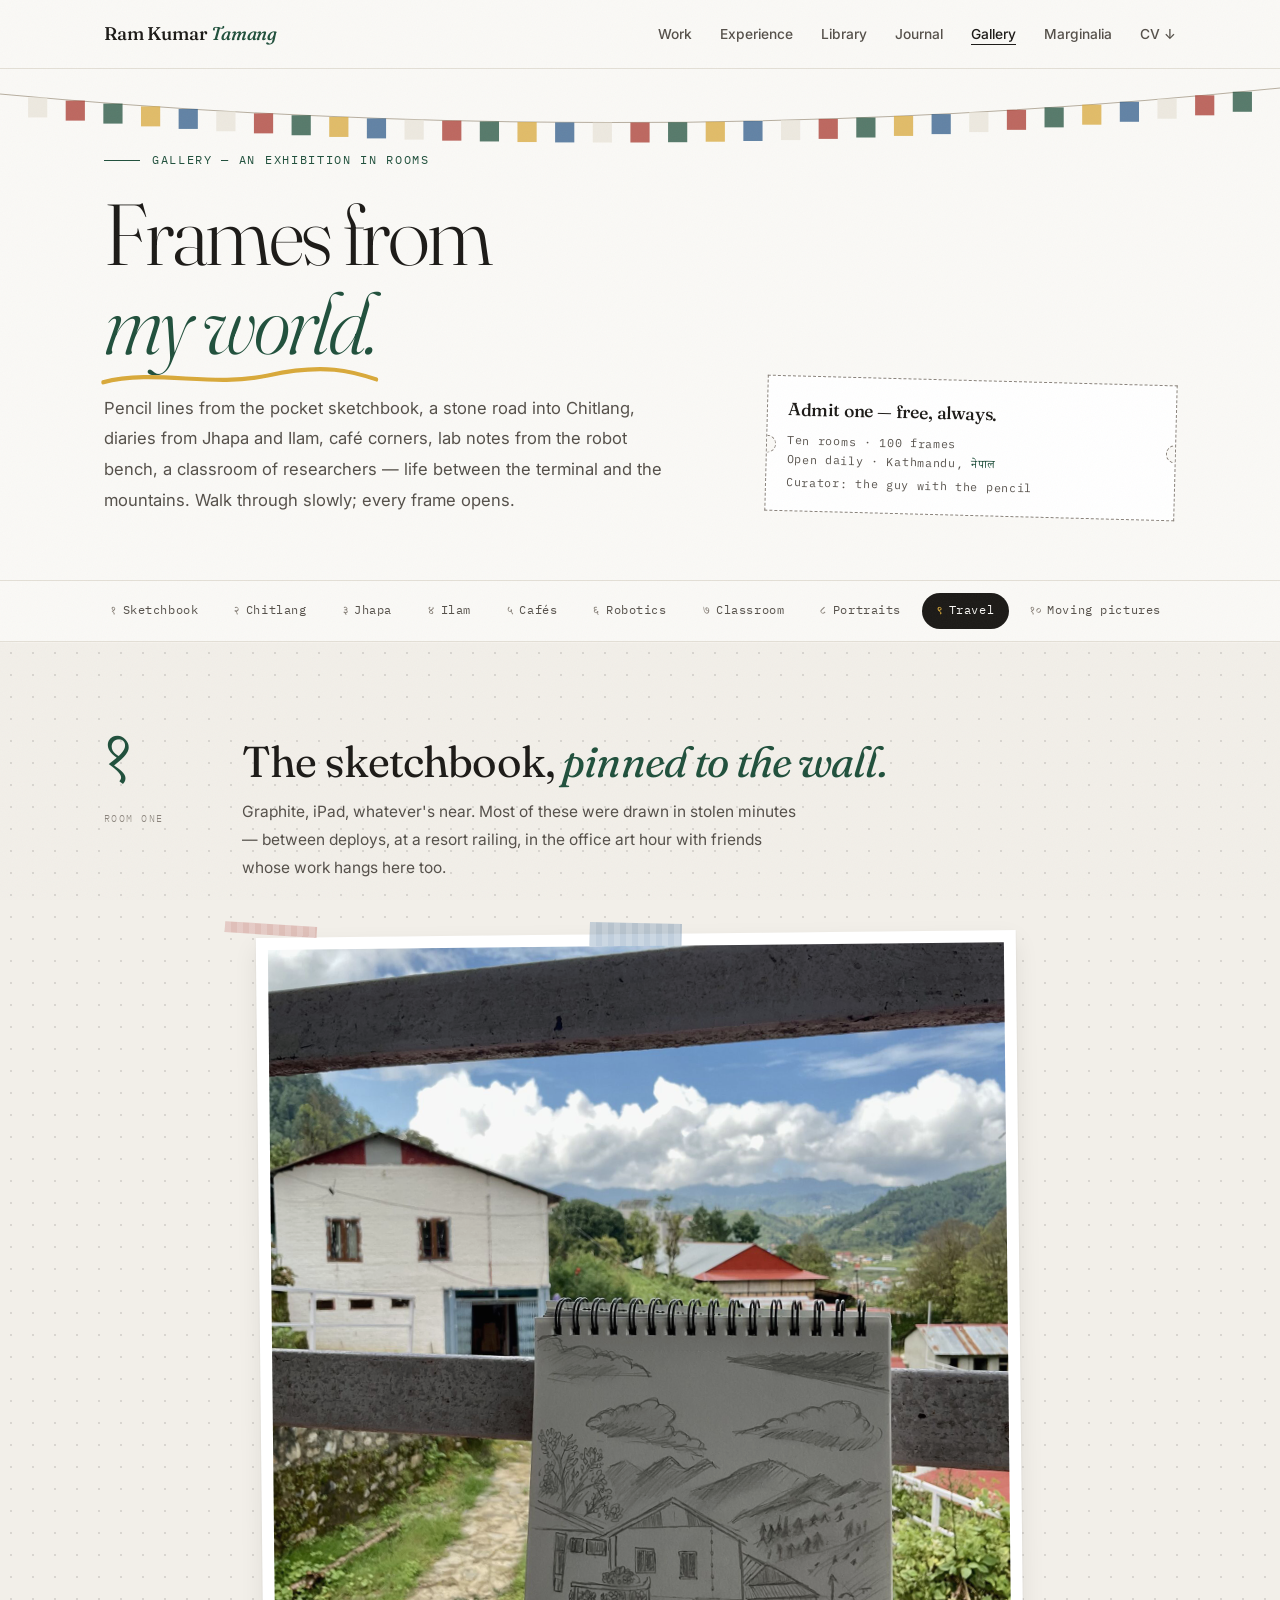
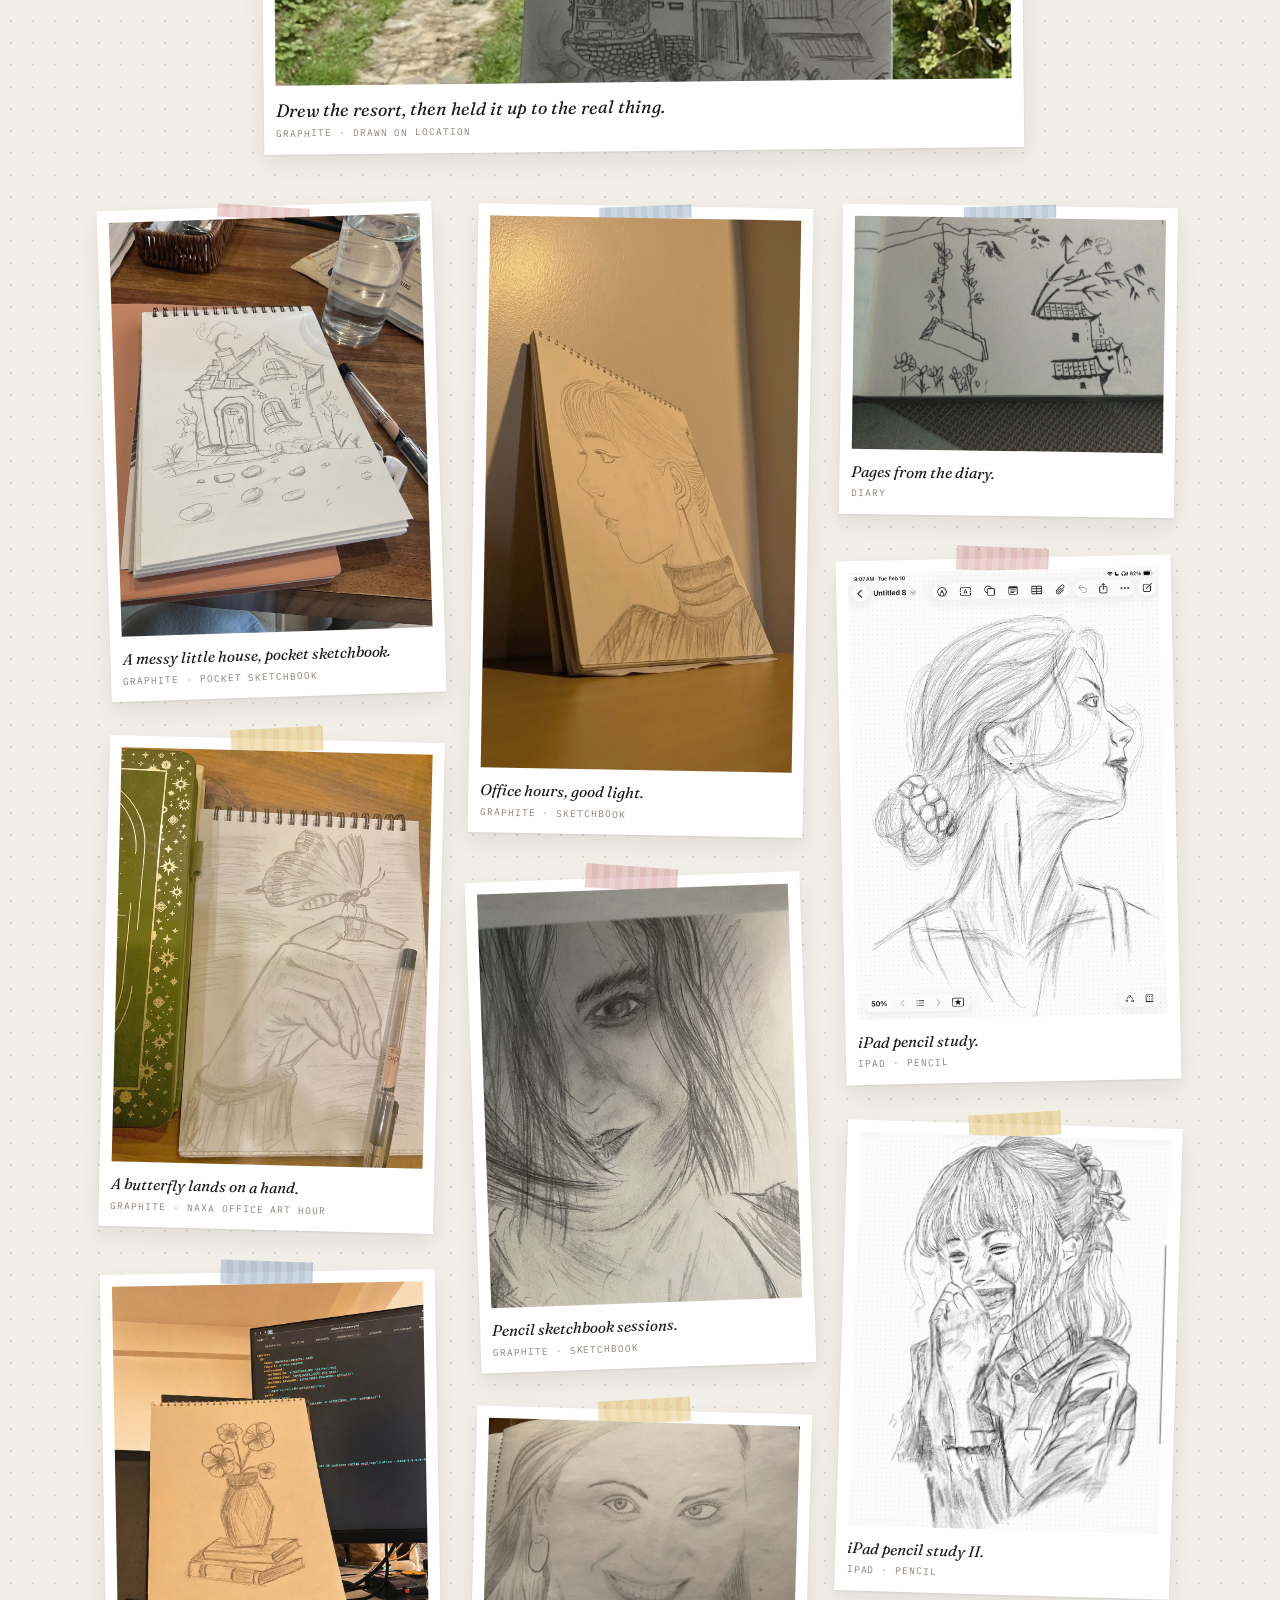
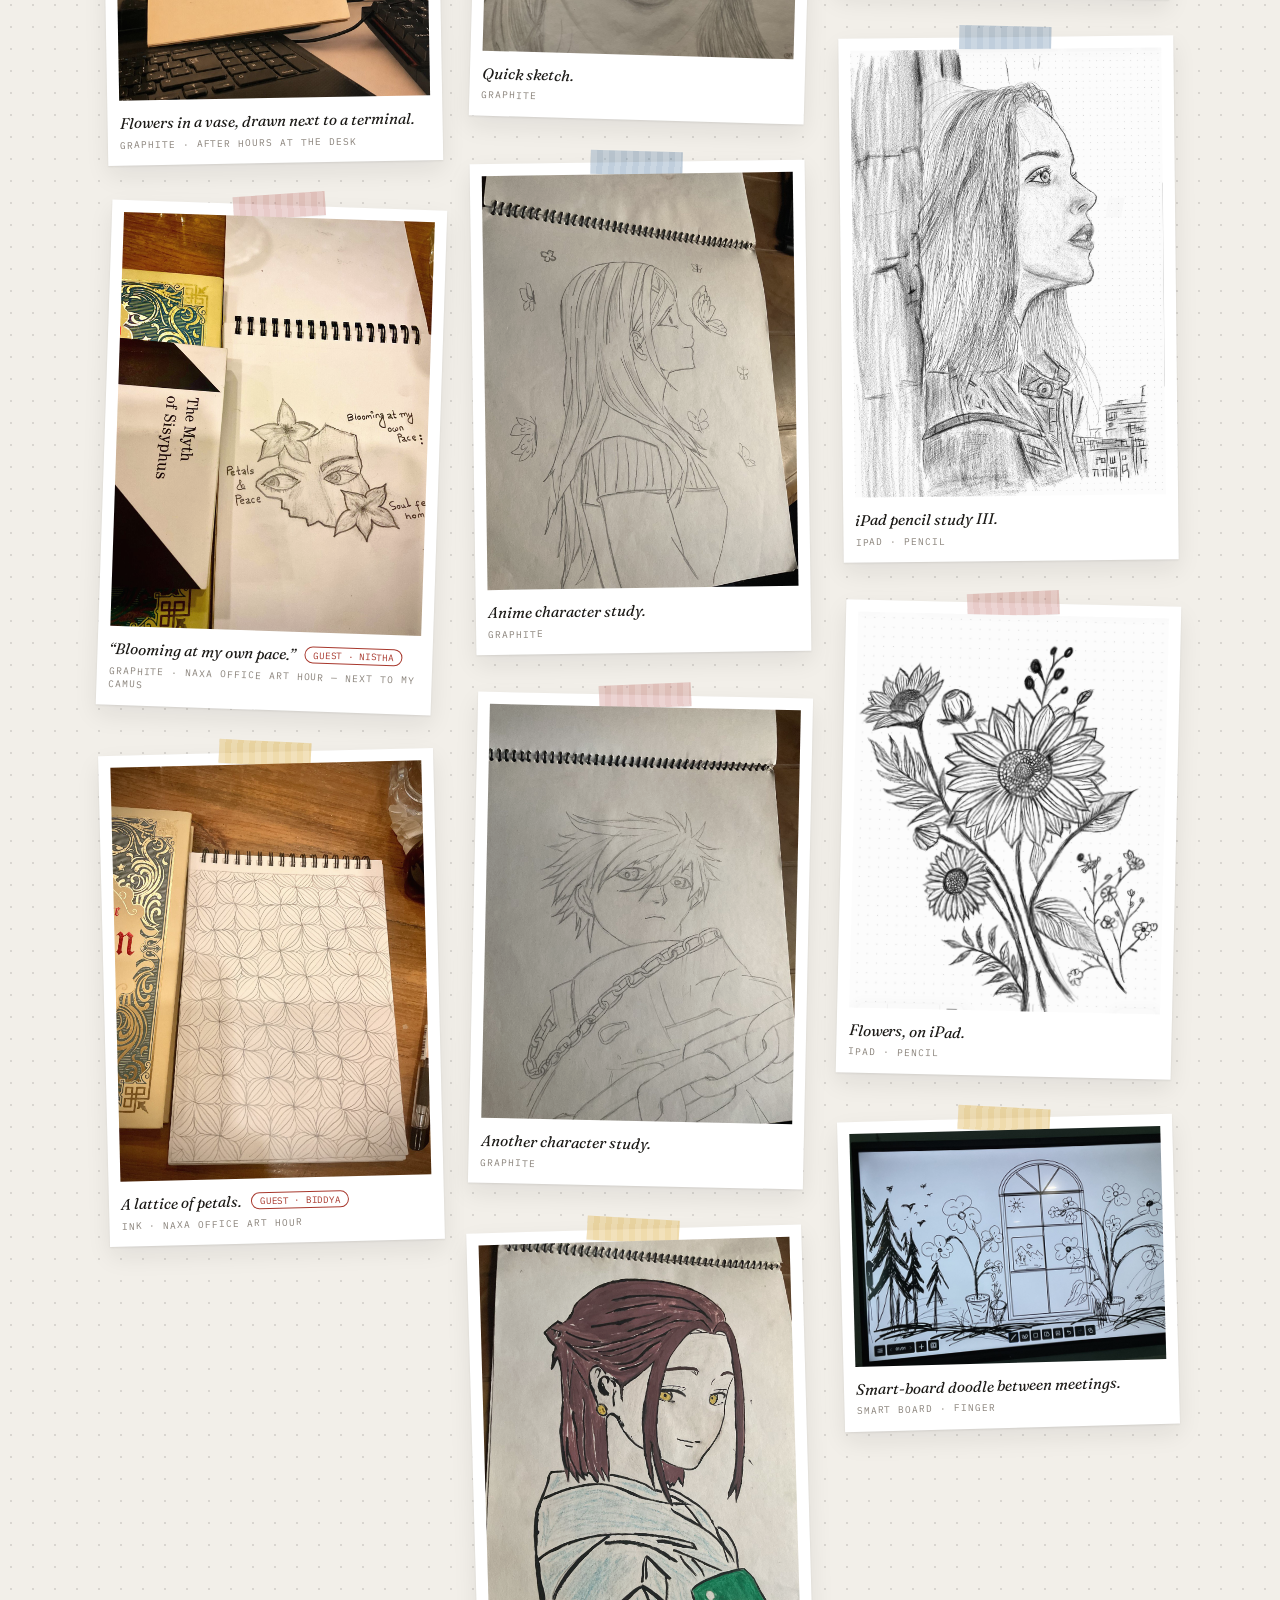
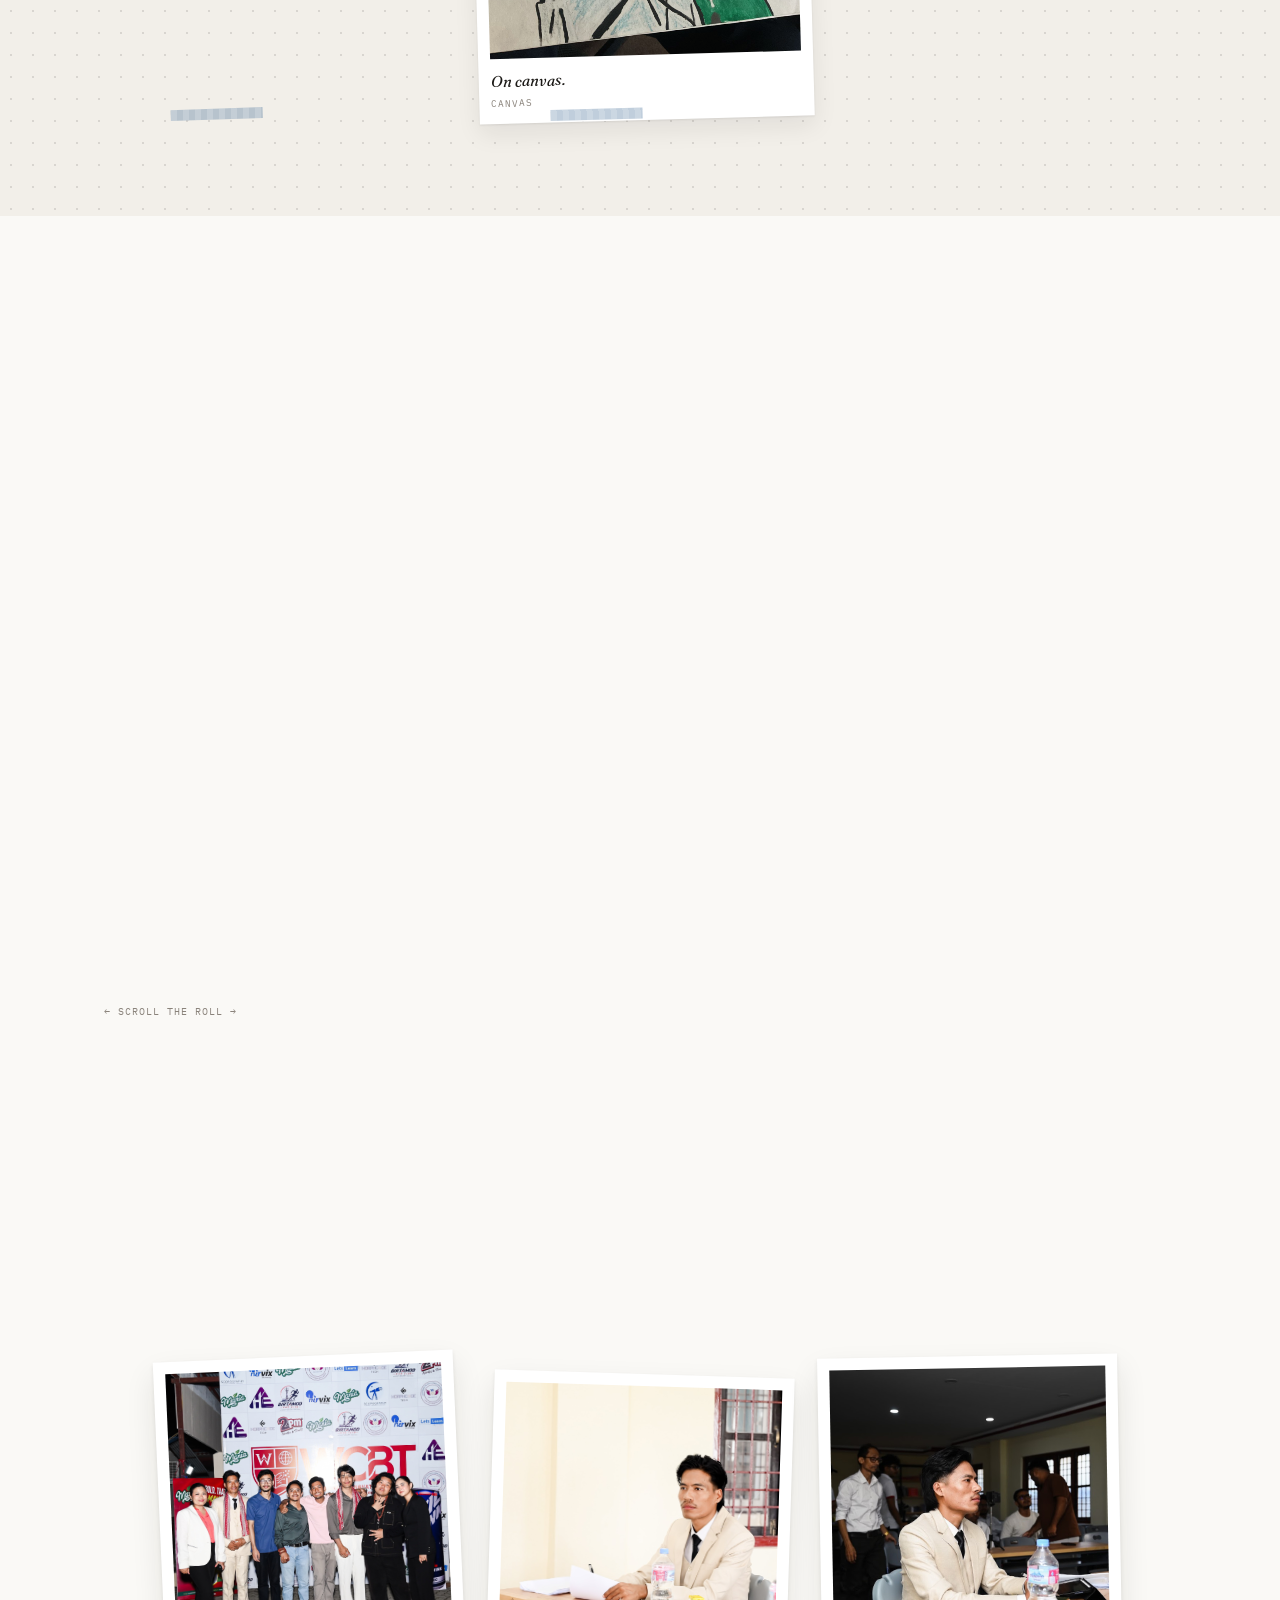
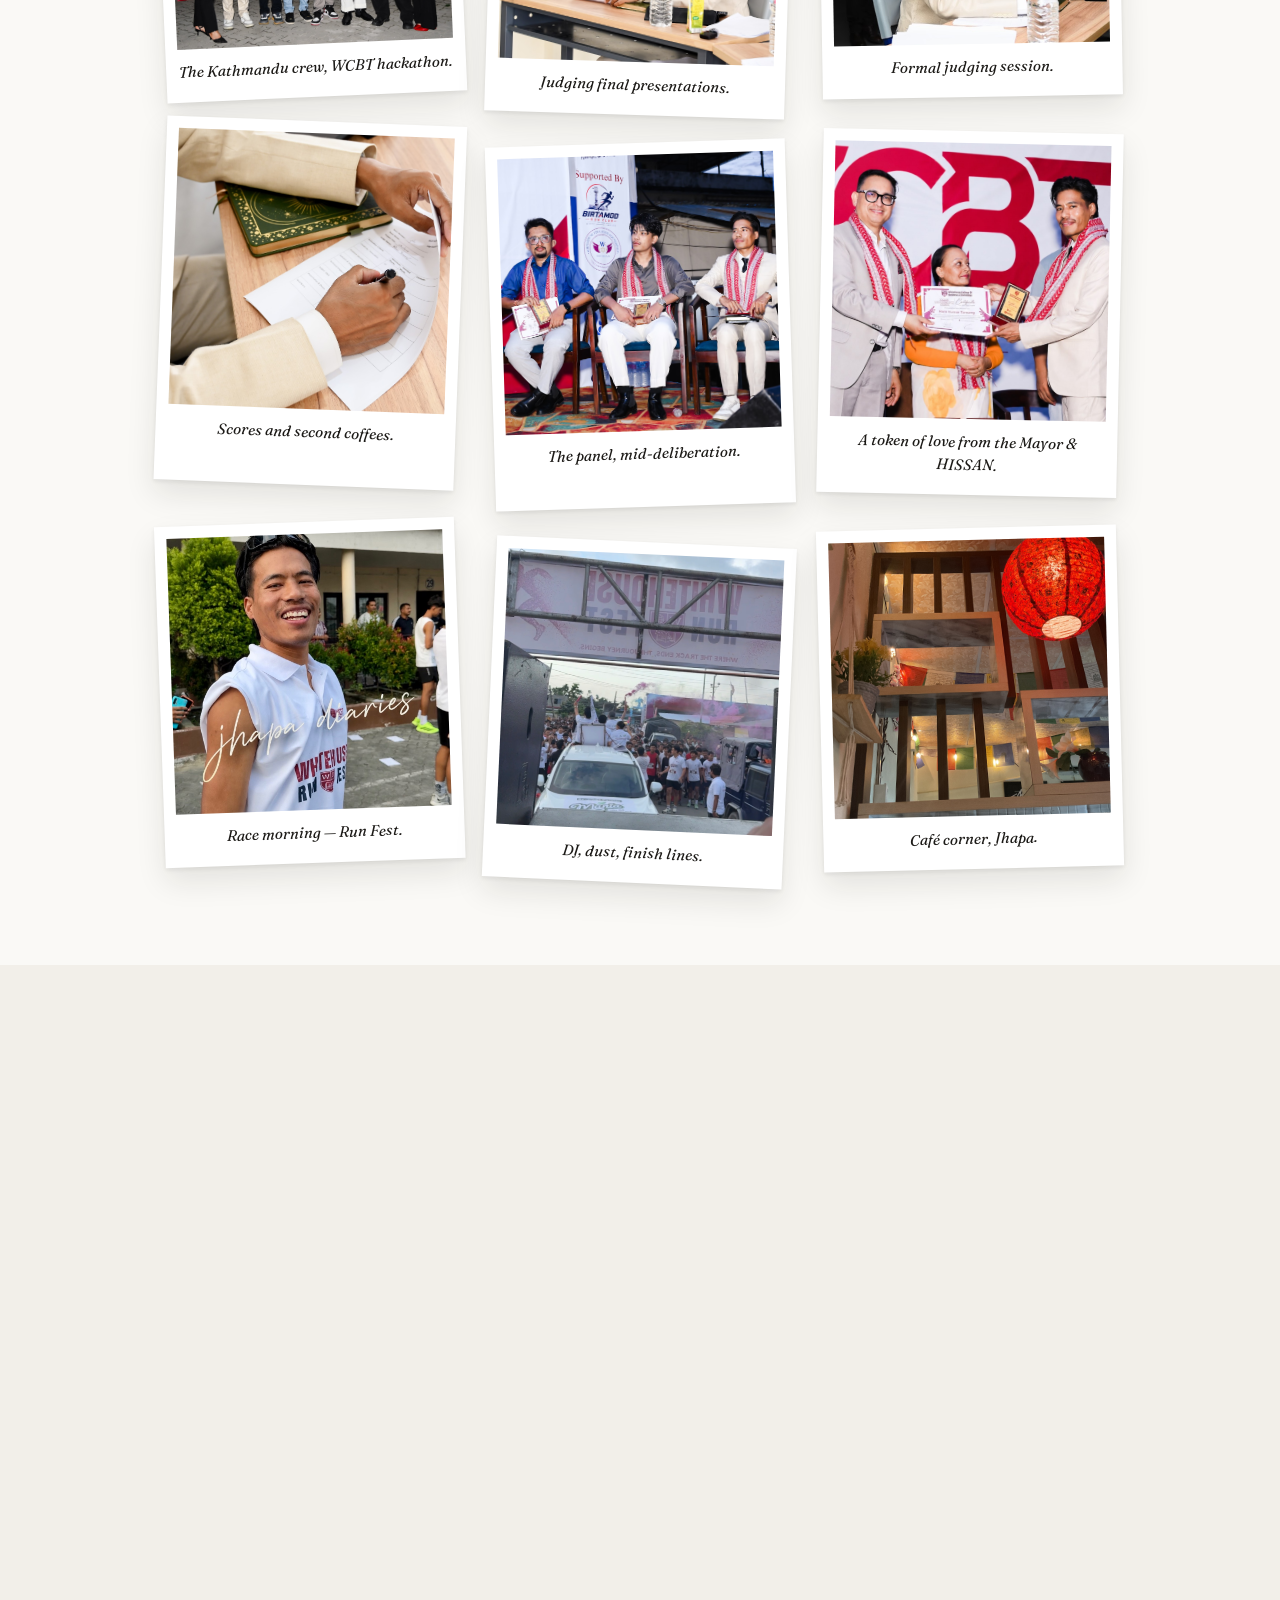
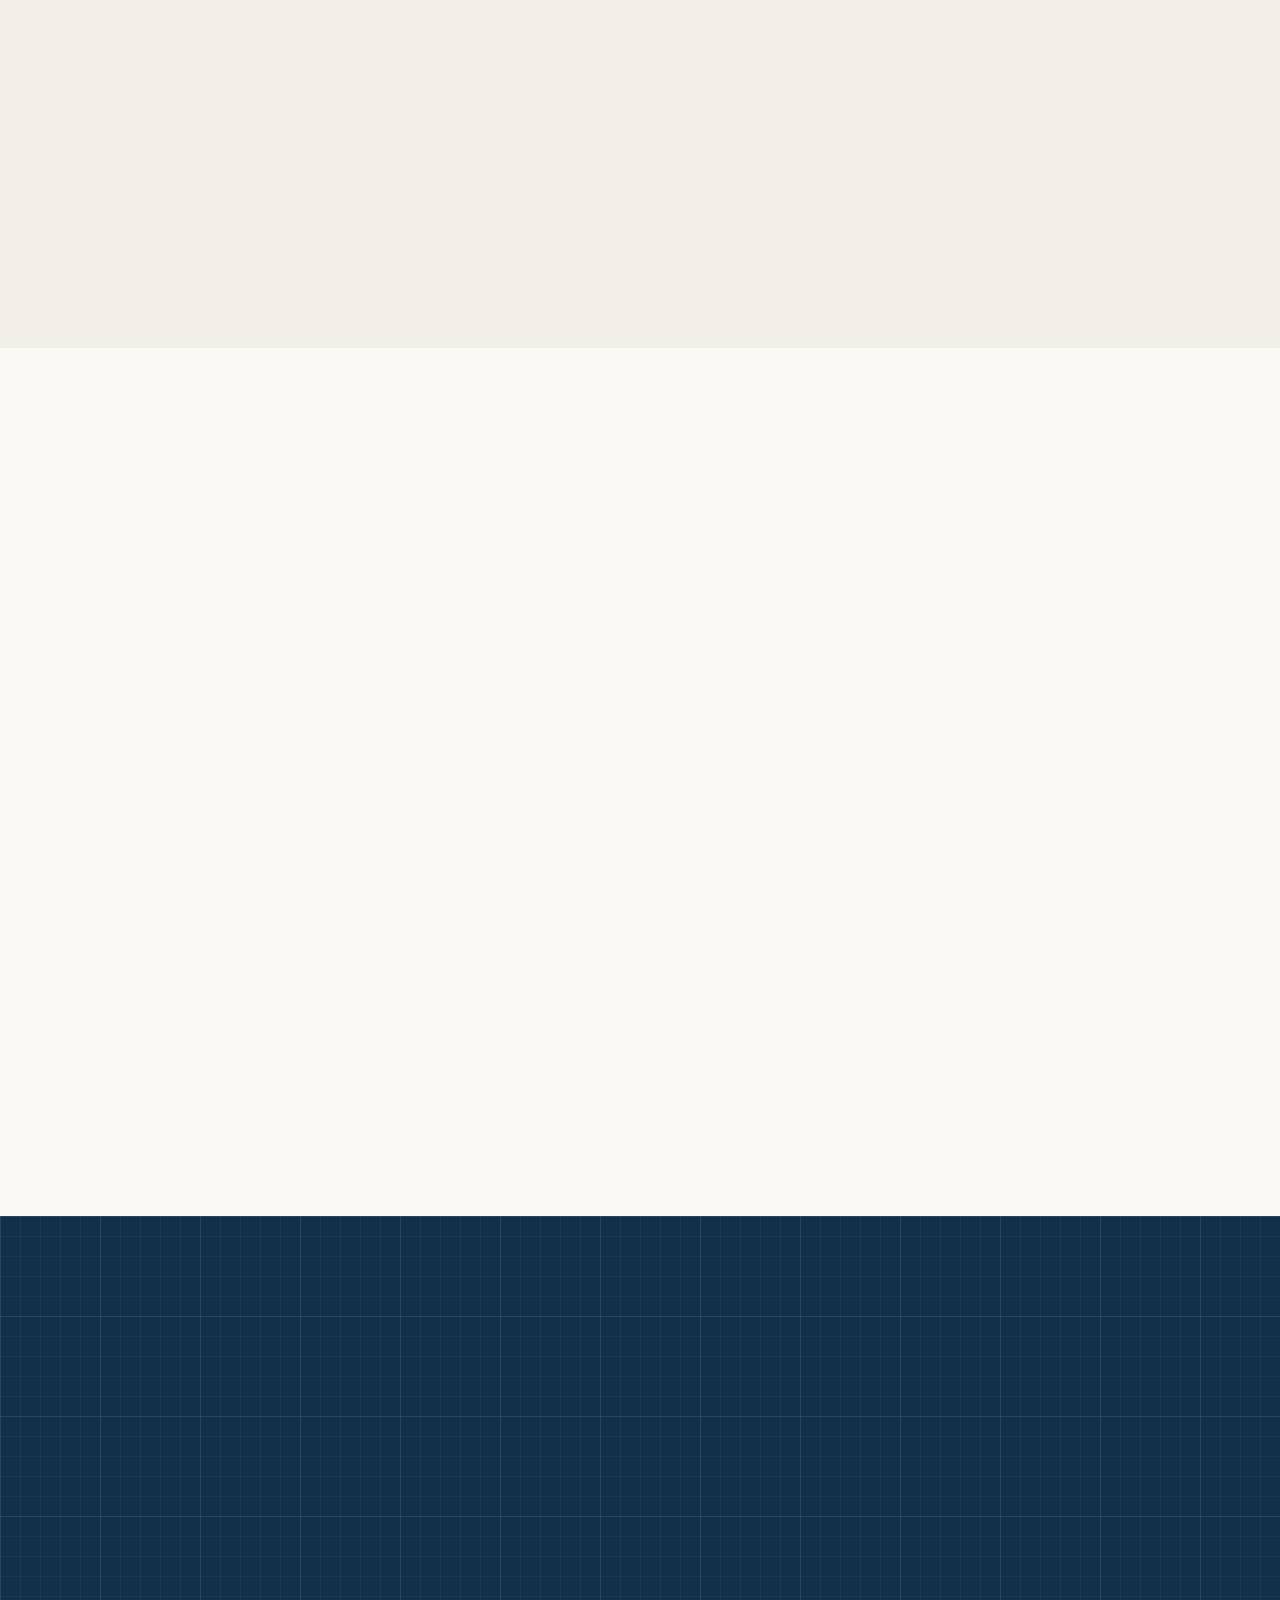
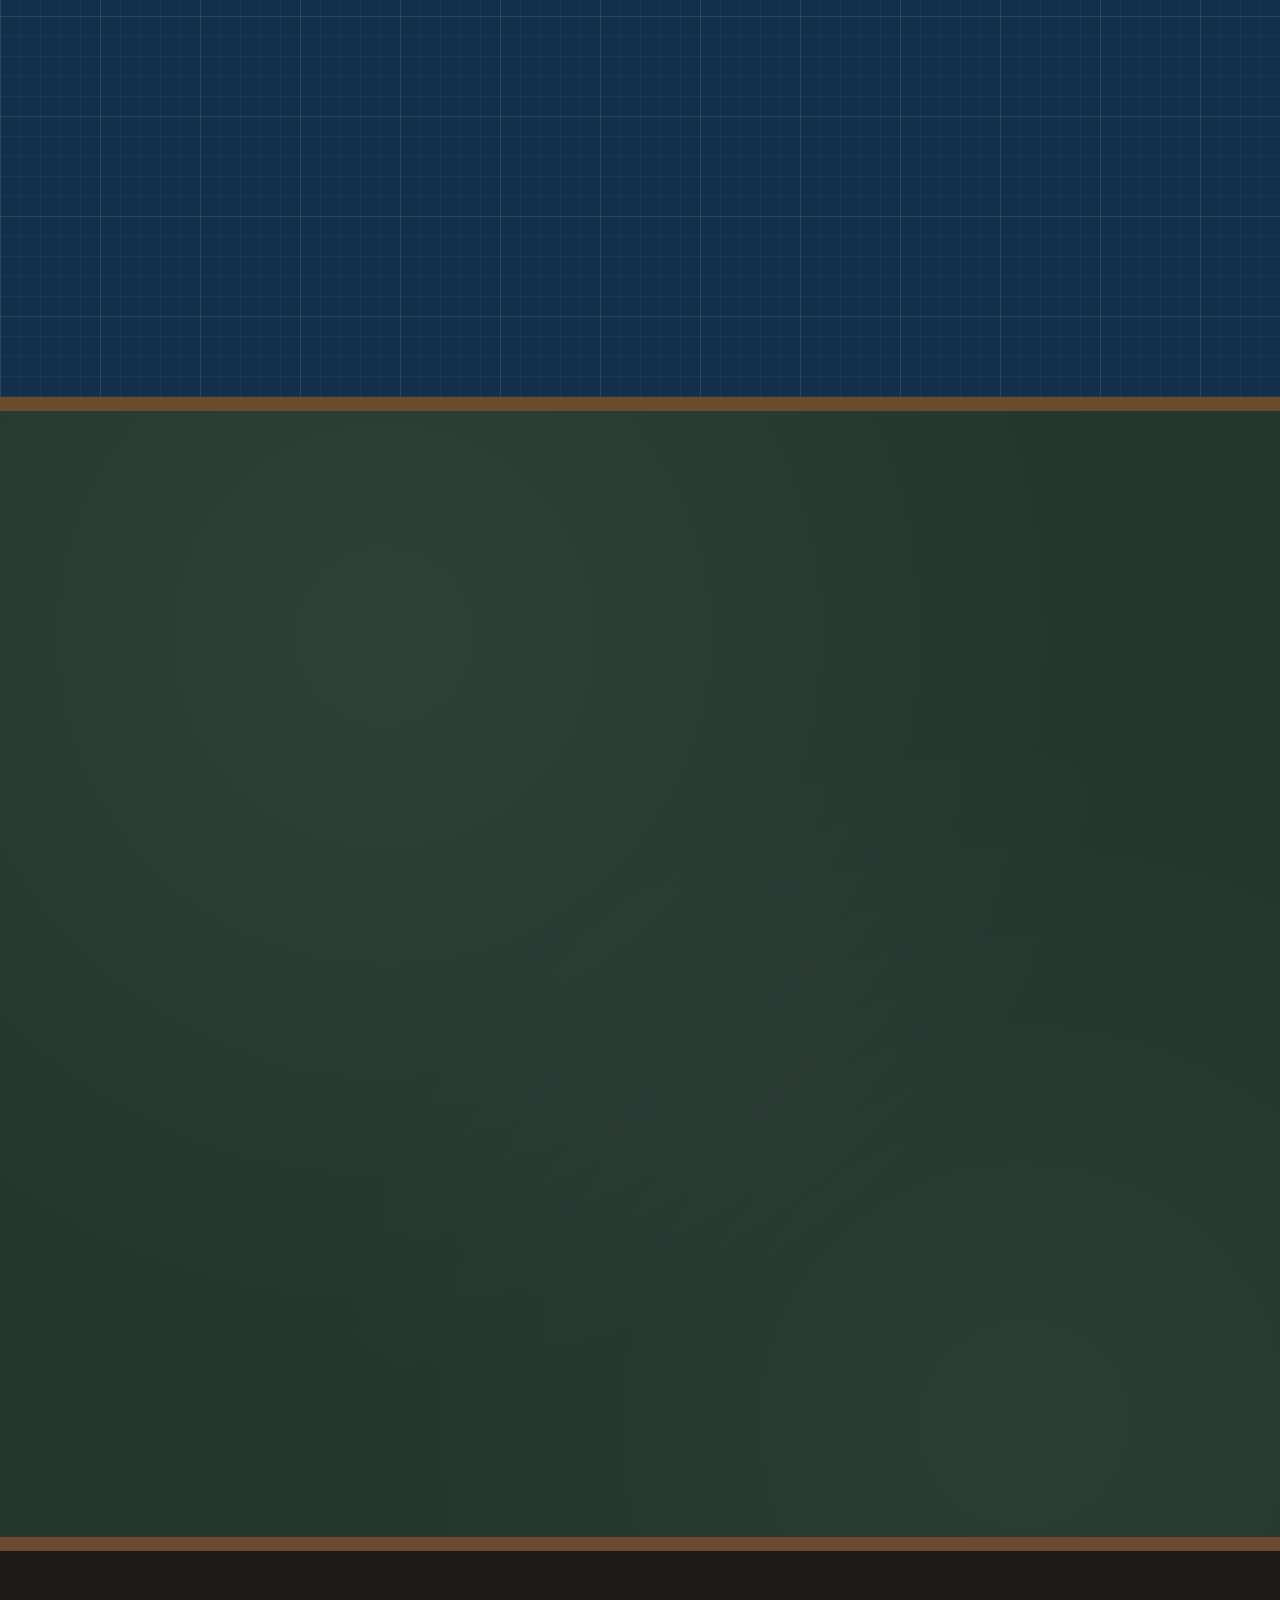
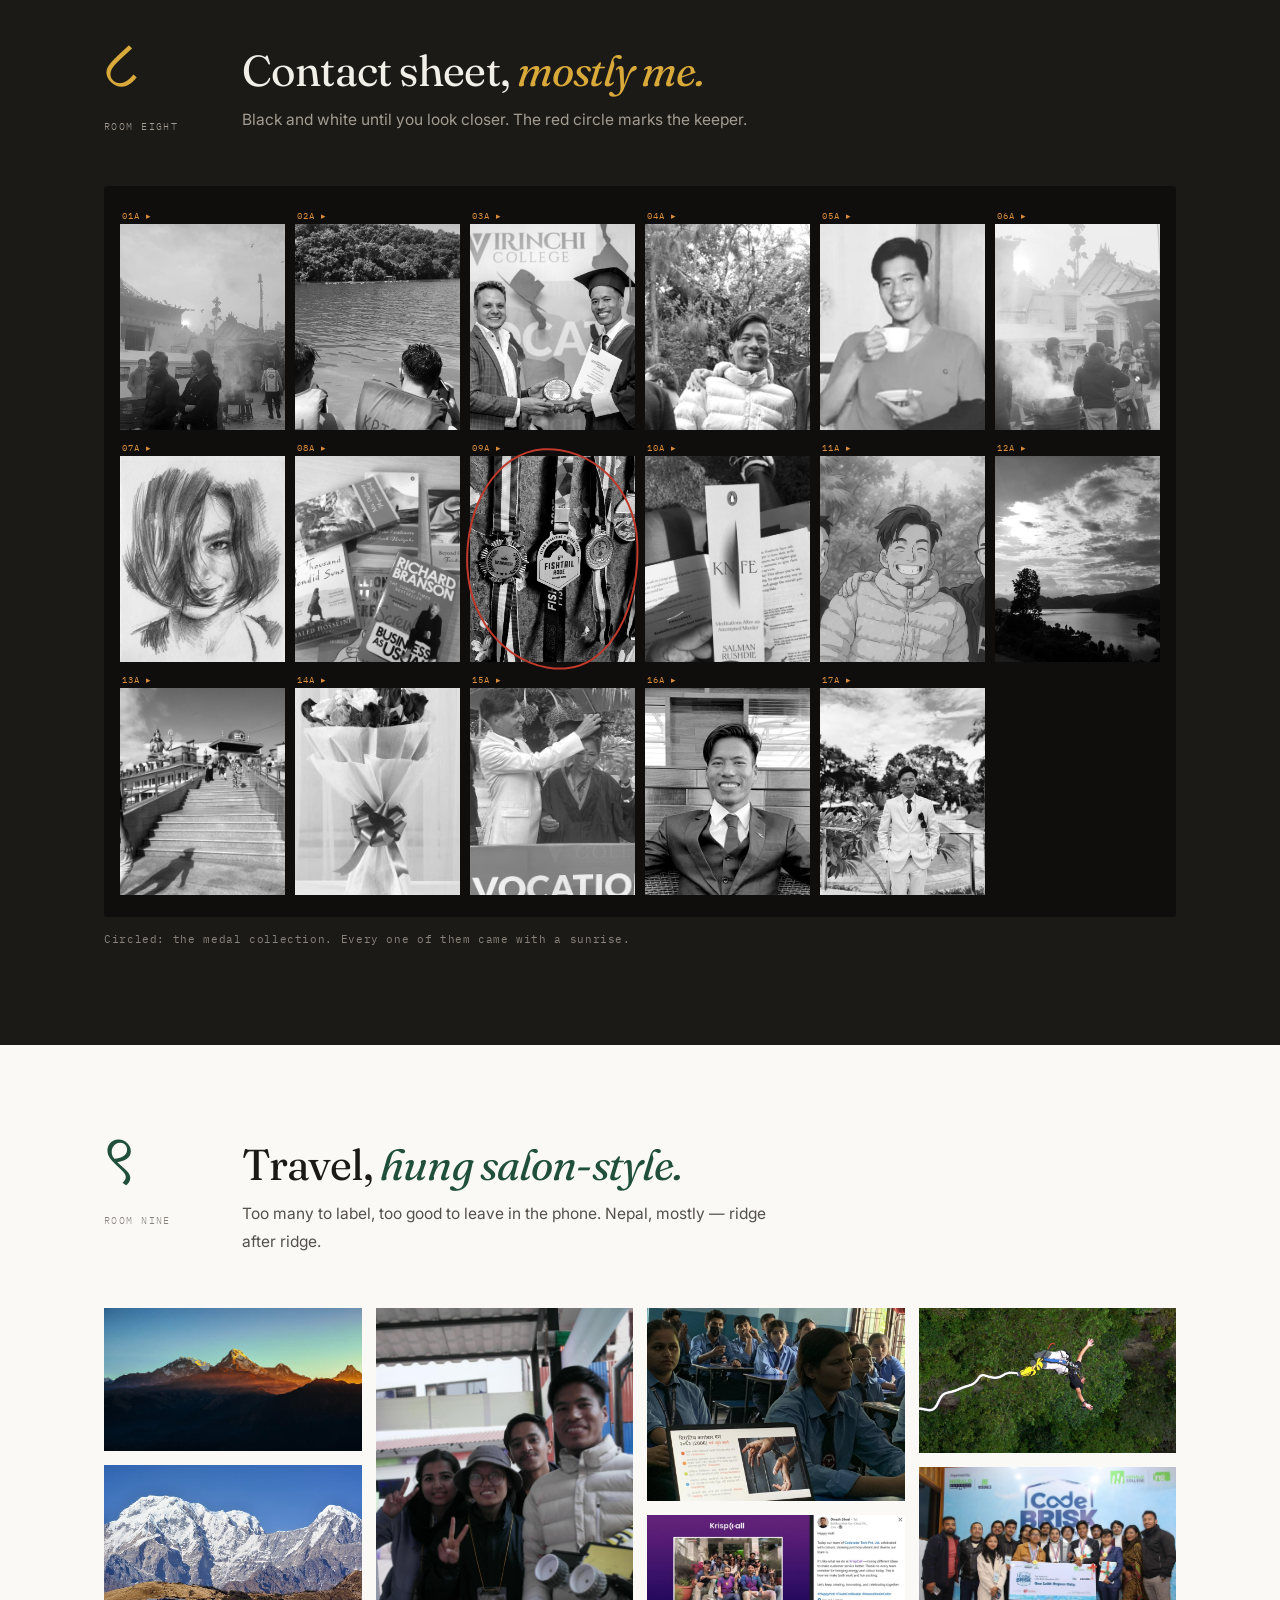
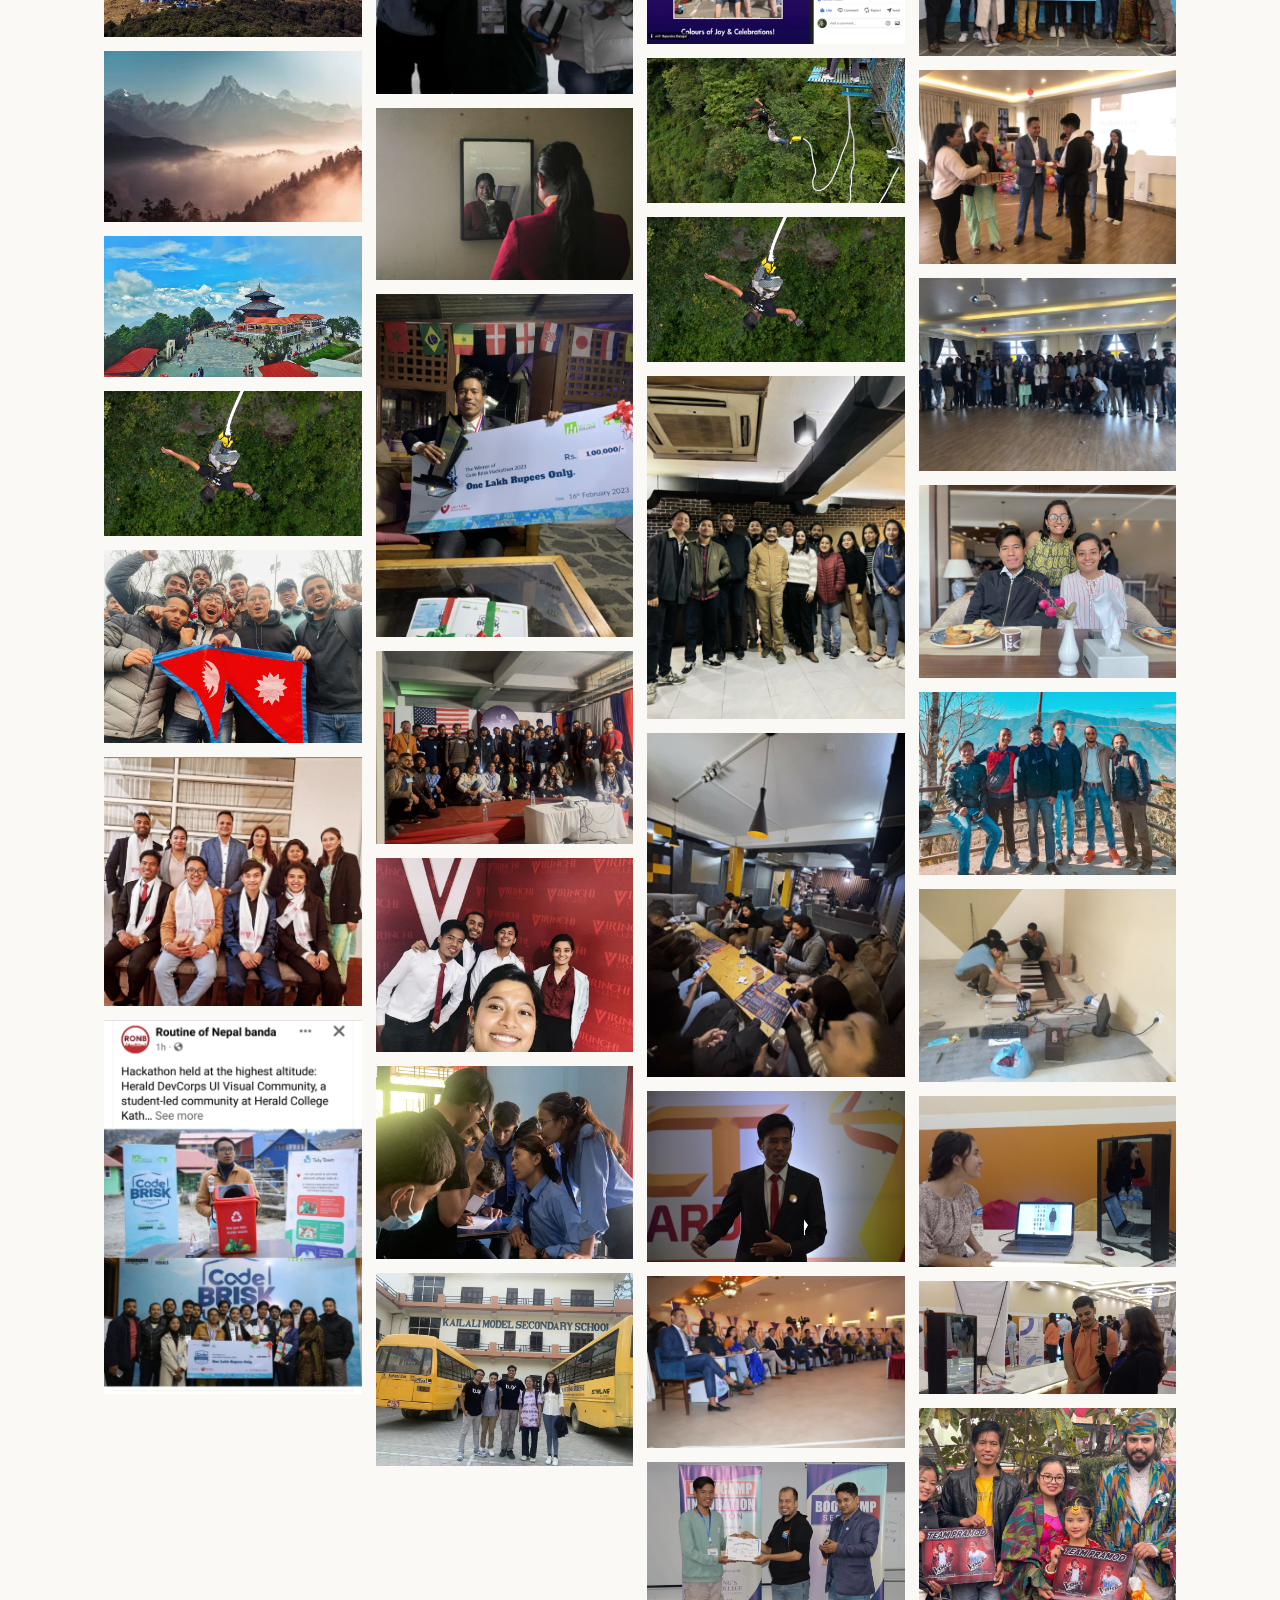
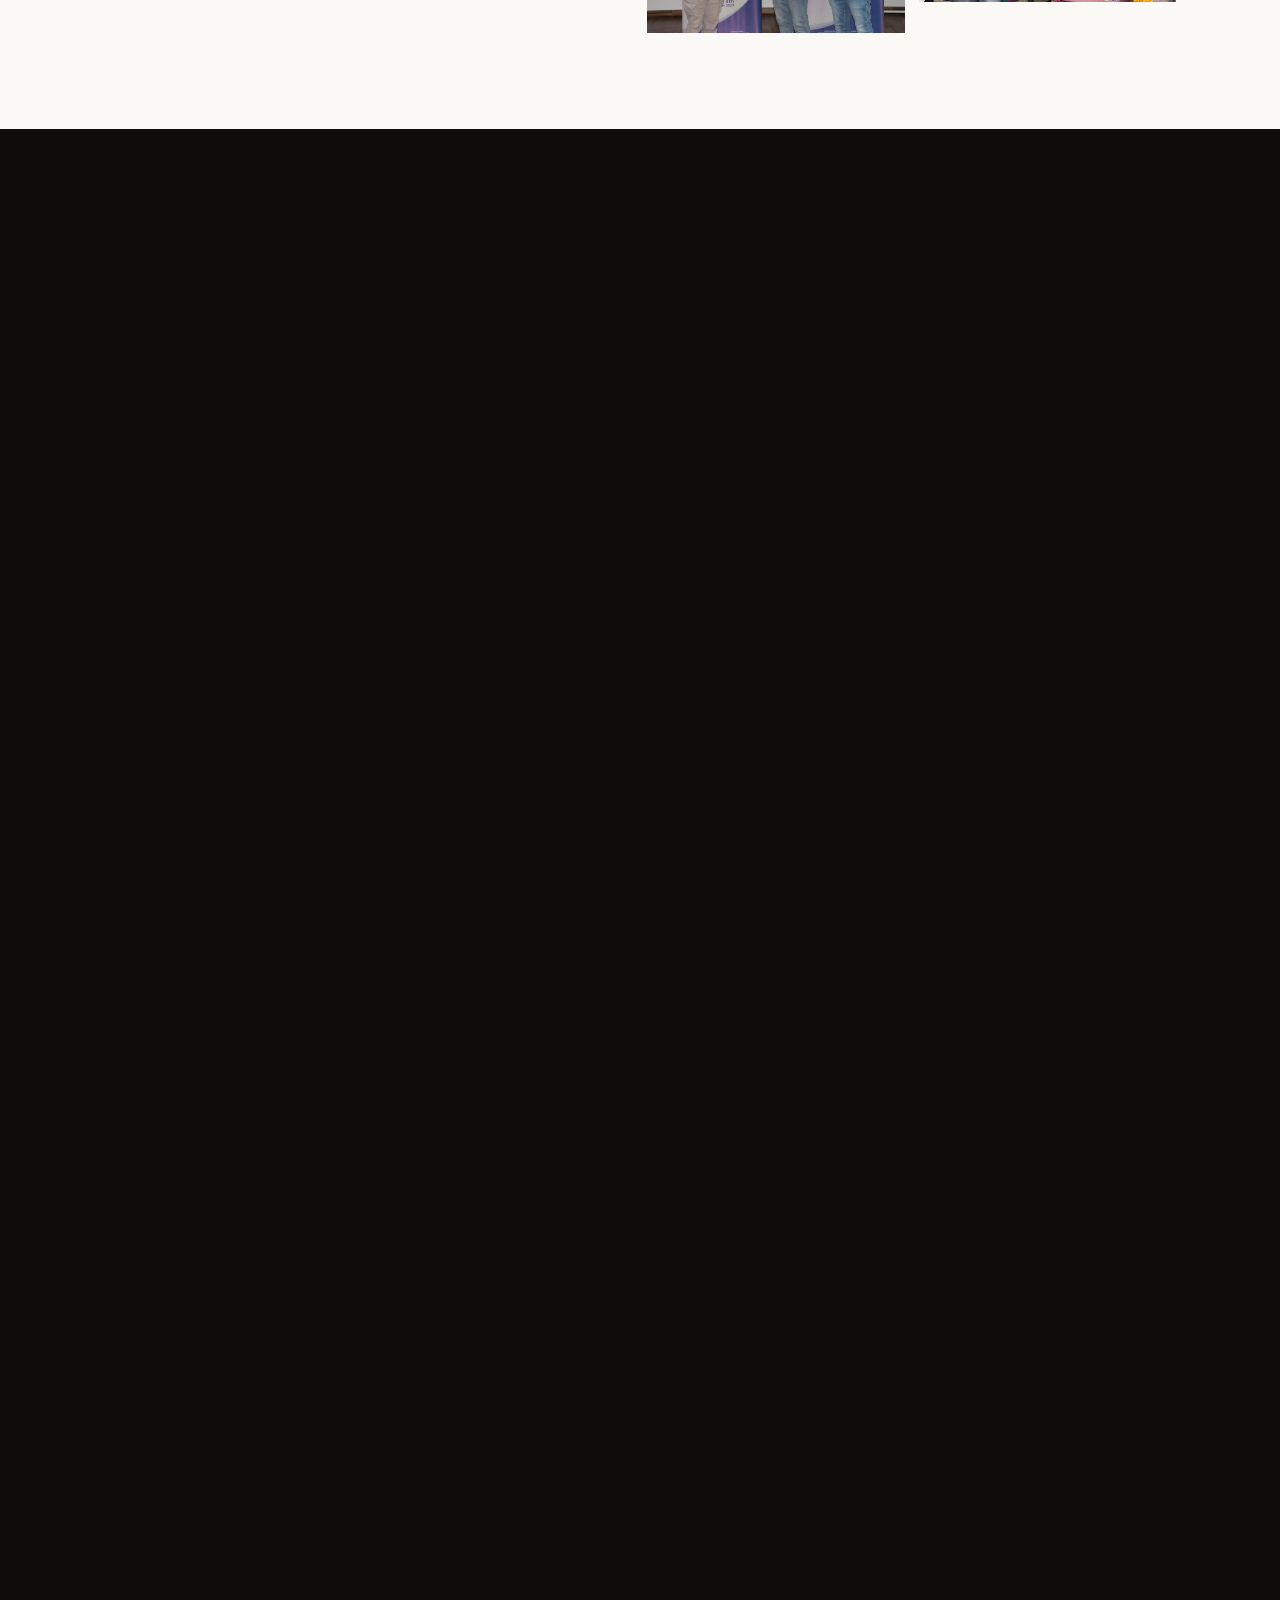
==== commit e9015e36: "Gallery: new Classroom room — AI for Research training at Prakriti Resource Centre (chalkboard wall)" ====
--- a/gallery/index.html
+++ b/gallery/index.html
@@ -271,7 +271,27 @@
         .blueprint figcaption { font-family: var(--mono); font-size: 0.72rem; color: #BFD3E3; letter-spacing: 0.04em; margin-top: 10px; }
         .blueprint figcaption b { color: #fff; font-weight: 500; }
 
-        /* ── VII. PORTRAITS — contact sheet ── */
+        /* ── VII. CLASSROOM — chalkboard ── */
+        #classroom {
+            background-color: #22362D; color: #E8EEE9;
+            background-image: radial-gradient(ellipse at 30% 20%, rgba(255,255,255,0.06), transparent 60%),
+                              radial-gradient(ellipse at 80% 90%, rgba(255,255,255,0.04), transparent 50%);
+            border-top: 14px solid #6B4A2E; border-bottom: 14px solid #6B4A2E;
+        }
+        #classroom .room-no { color: #F2E6A8; }
+        #classroom .room-no small, #classroom .wall-text { color: #B9C9BF; }
+        #classroom h2 em { color: #F2E6A8; }
+        .board { display: grid; grid-template-columns: 1.1fr 1fr; gap: 56px; align-items: center; }
+        .board figure { background: #F4EFE3; padding: 12px 12px 16px; transform: rotate(-1.2deg); box-shadow: 0 20px 40px rgba(0,0,0,0.35); transition: transform .45s; }
+        .board figure:hover { transform: rotate(0) scale(1.01); }
+        .board img { width: 100%; }
+        .board figcaption { font-family: var(--serif); font-style: italic; color: var(--ink); margin-top: 10px; font-size: 0.95rem; }
+        .chalk { font-family: var(--serif); font-style: italic; font-weight: 300; font-size: clamp(1.4rem, 2.6vw, 2rem); line-height: 1.6; color: rgba(245,245,238,0.88); text-shadow: 0 0 1px rgba(255,255,255,0.6), 0 0 6px rgba(255,255,255,0.12); }
+        .chalk p:first-child { color: #F2E6A8; font-size: 0.8em; margin-bottom: 8px; }
+        .chalk u { text-decoration-color: #F2E6A8; text-underline-offset: 6px; }
+        .chalk span { display: block; margin-top: 22px; font-family: var(--mono); font-style: normal; font-size: 0.7rem; letter-spacing: 0.1em; color: #9FB3A7; text-transform: uppercase; }
+
+        /* ── VIII. PORTRAITS — contact sheet ── */
         #portraits { background: #1C1A17; color: #F2EFE9; }
         #portraits .room-no { color: var(--gold); }
         #portraits .room-no small, #portraits .wall-text { color: #A39C92; }
@@ -287,13 +307,13 @@
         }
         .contact-note { font-family: var(--mono); font-size: 0.66rem; color: #8A837B; letter-spacing: 0.06em; margin-top: 14px; }
 
-        /* ── VIII. TRAVEL — salon hang ── */
+        /* ── IX. TRAVEL — salon hang ── */
         .salon { columns: 4 220px; column-gap: 14px; }
         .salon figure { break-inside: avoid; margin-bottom: 14px; overflow: hidden; }
         .salon img { width: 100%; transition: transform .7s cubic-bezier(.2,.7,.3,1), filter .5s; filter: saturate(0.9); }
         .salon figure:hover img { transform: scale(1.04); filter: saturate(1.05); }
 
-        /* ── IX. MOVING PICTURES — cinema ── */
+        /* ── X. MOVING PICTURES — cinema ── */
         #moving { background: #0E0D0C; color: #F2EFE9; }
         #moving .room-no { color: var(--gold); }
         #moving .room-no small, #moving .wall-text { color: #A39C92; }
@@ -387,6 +407,7 @@
             .arches { grid-template-columns: 1fr; gap: 40px; max-width: 360px; margin: 0 auto; }
             .arch:nth-child(2) { transform: none; }
             .blueprint { grid-template-columns: 1fr; }
+            .board { grid-template-columns: 1fr; gap: 36px; }
             .contact { grid-template-columns: repeat(3, 1fr); padding: 14px 10px; }
             .salon { columns: 2; }
             .cinema video { height: 240px; }
@@ -428,13 +449,13 @@
             <h1>Frames from <em>my world.<svg viewBox="0 0 300 20" preserveAspectRatio="none" aria-hidden="true"><path d="M4 14 C 60 4, 120 18, 180 9 S 270 6, 296 12"/></svg></em></h1>
             <p class="page-lede">
                 Pencil lines from the pocket sketchbook, a stone road into Chitlang, diaries from Jhapa and Ilam,
-                café corners, lab notes from the robot bench — life between the terminal and the mountains.
+                café corners, lab notes from the robot bench, a classroom of researchers — life between the terminal and the mountains.
                 Walk through slowly; every frame opens.
             </p>
         </div>
         <div class="ticket">
             <b>Admit one — free, always.</b>
-            Nine rooms · <span id="frameCount">–</span> frames<br/>
+            Ten rooms · <span id="frameCount">–</span> frames<br/>
             Open daily · Kathmandu, <span class="np">नेपाल</span><br/>
             Curator: the guy with the pencil
         </div>
@@ -450,9 +471,10 @@
         <a href="#illam"><i>४</i>Ilam</a>
         <a href="#cafes"><i>५</i>Cafés</a>
         <a href="#robotics"><i>६</i>Robotics</a>
-        <a href="#portraits"><i>७</i>Portraits</a>
-        <a href="#travel"><i>८</i>Travel</a>
-        <a href="#moving"><i>९</i>Moving pictures</a>
+        <a href="#classroom"><i>७</i>Classroom</a>
+        <a href="#portraits"><i>८</i>Portraits</a>
+        <a href="#travel"><i>९</i>Travel</a>
+        <a href="#moving"><i>१०</i>Moving pictures</a>
     </div>
 </nav>
 
@@ -724,11 +746,38 @@
     </div>
 </section>
 
-<!-- ═══ VII. PORTRAITS ═══ -->
+<!-- ═══ VII. CLASSROOM ═══ -->
+<section class="room" id="classroom">
+    <div class="wrap">
+        <div class="room-head rv">
+            <div class="room-no">७<small>Room seven</small></div>
+            <div>
+                <h2>The classroom, <em>this time for researchers.</em></h2>
+                <p class="wall-text">AI for Research at Prakriti Resource Centre — the latest training we ran. Laptops open,
+                    prompts on the big screen, and a room full of people who ask better questions than most engineers.</p>
+            </div>
+        </div>
+        <div class="board rv">
+            <figure>
+                <img src="/images/gallery/prakriti-ai-for-research.jpg" alt="Researchers at a long table with laptops during the AI for Research training at Prakriti Resource Centre" loading="lazy"/>
+                <figcaption>AI for Research — Prakriti Resource Centre.</figcaption>
+            </figure>
+            <div class="chalk" aria-hidden="true">
+                <p>today's lesson:</p>
+                <p>1. ask the model</p>
+                <p>2. check the source</p>
+                <p>3. <u>you</u> write the paper</p>
+                <span>— teach what you just learned</span>
+            </div>
+        </div>
+    </div>
+</section>
+
+<!-- ═══ VIII. PORTRAITS ═══ -->
 <section class="room" id="portraits">
     <div class="wrap">
         <div class="room-head rv">
-            <div class="room-no">७<small>Room seven</small></div>
+            <div class="room-no">८<small>Room eight</small></div>
             <div>
                 <h2>Contact sheet, <em>mostly me.</em></h2>
                 <p class="wall-text">Black and white until you look closer. The red circle marks the keeper.</p>
@@ -757,11 +806,11 @@
     </div>
 </section>
 
-<!-- ═══ VIII. TRAVEL ═══ -->
+<!-- ═══ IX. TRAVEL ═══ -->
 <section class="room" id="travel">
     <div class="wrap">
         <div class="room-head rv">
-            <div class="room-no">८<small>Room eight</small></div>
+            <div class="room-no">९<small>Room nine</small></div>
             <div>
                 <h2>Travel, <em>hung salon-style.</em></h2>
                 <p class="wall-text">Too many to label, too good to leave in the phone. Nepal, mostly — ridge after ridge.</p>
@@ -806,11 +855,11 @@
     </div>
 </section>
 
-<!-- ═══ IX. MOVING PICTURES ═══ -->
+<!-- ═══ X. MOVING PICTURES ═══ -->
 <section class="room" id="moving">
     <div class="wrap">
         <div class="room-head rv">
-            <div class="room-no">९<small>Room nine</small></div>
+            <div class="room-no">१०<small>Room ten</small></div>
             <div>
                 <h2>Moving <em>pictures.</em></h2>
                 <p class="wall-text">Lights down. Hover to play, tap for sound.</p>
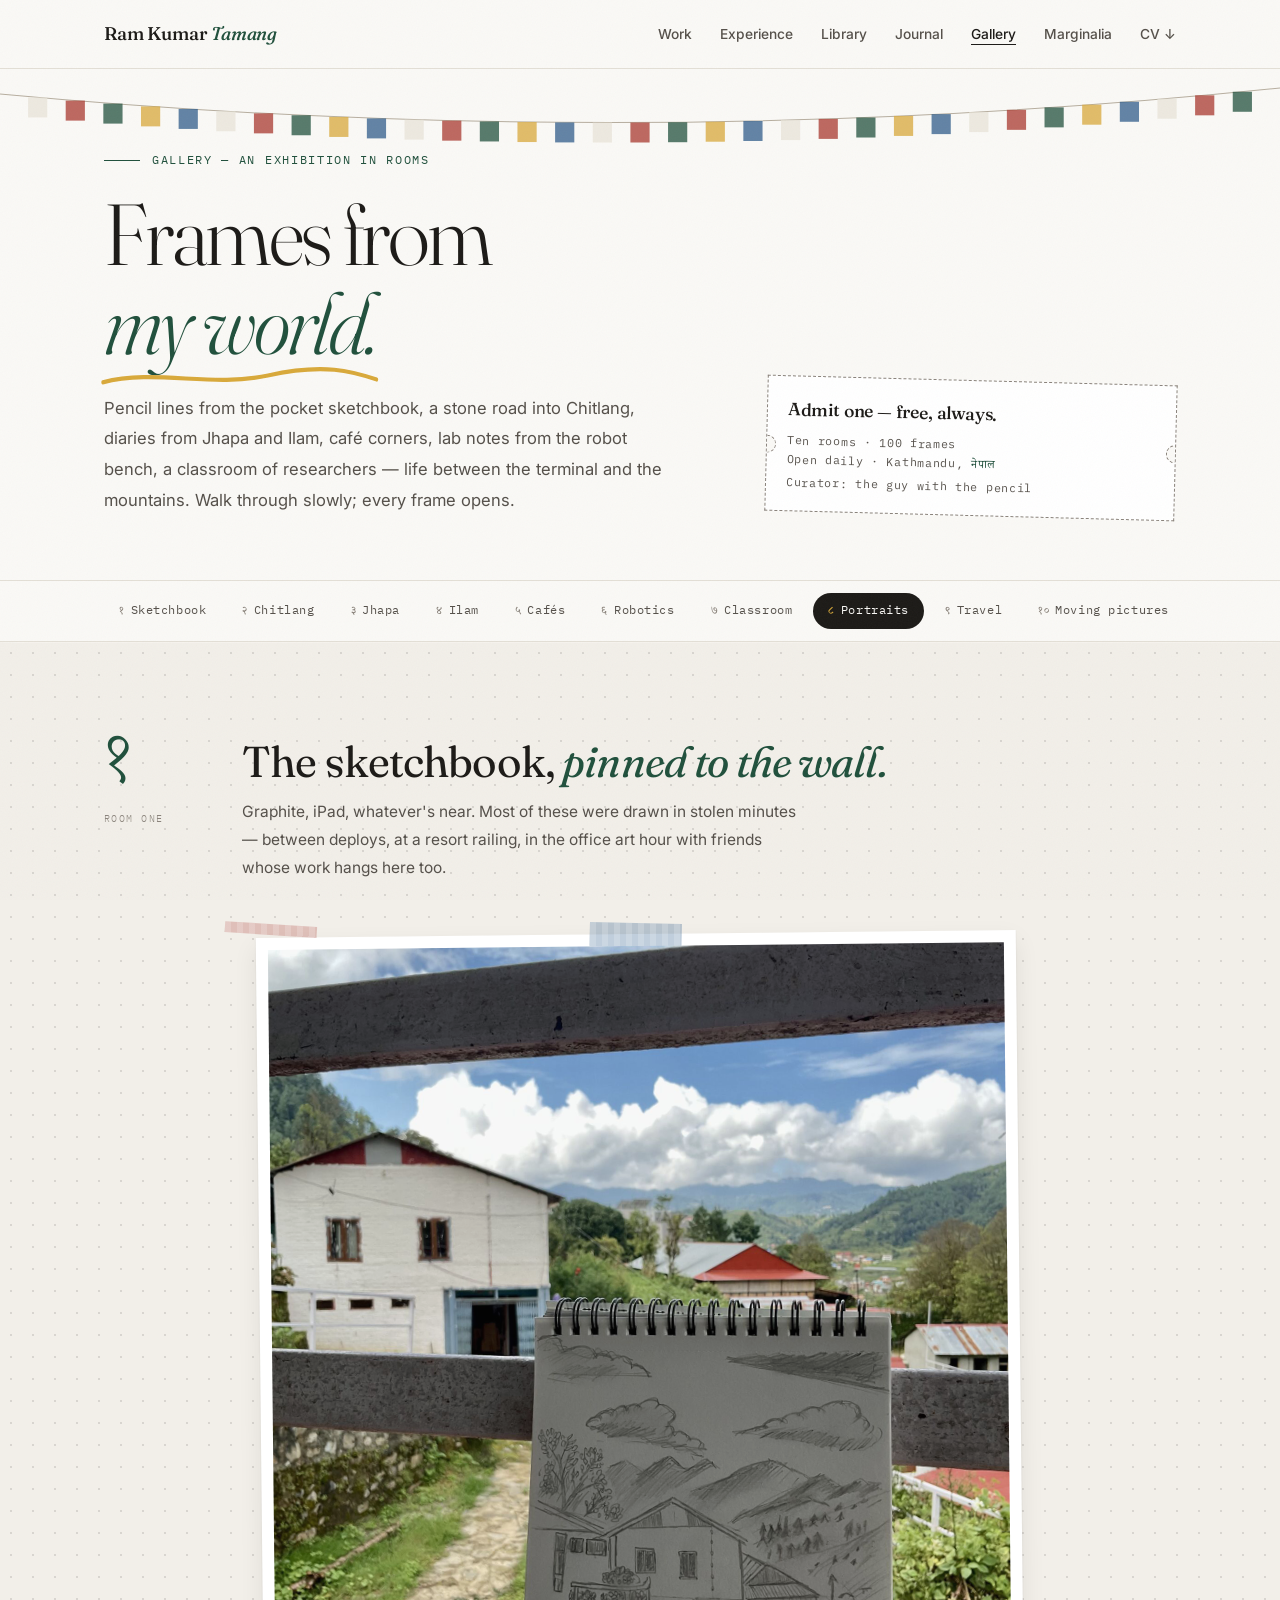
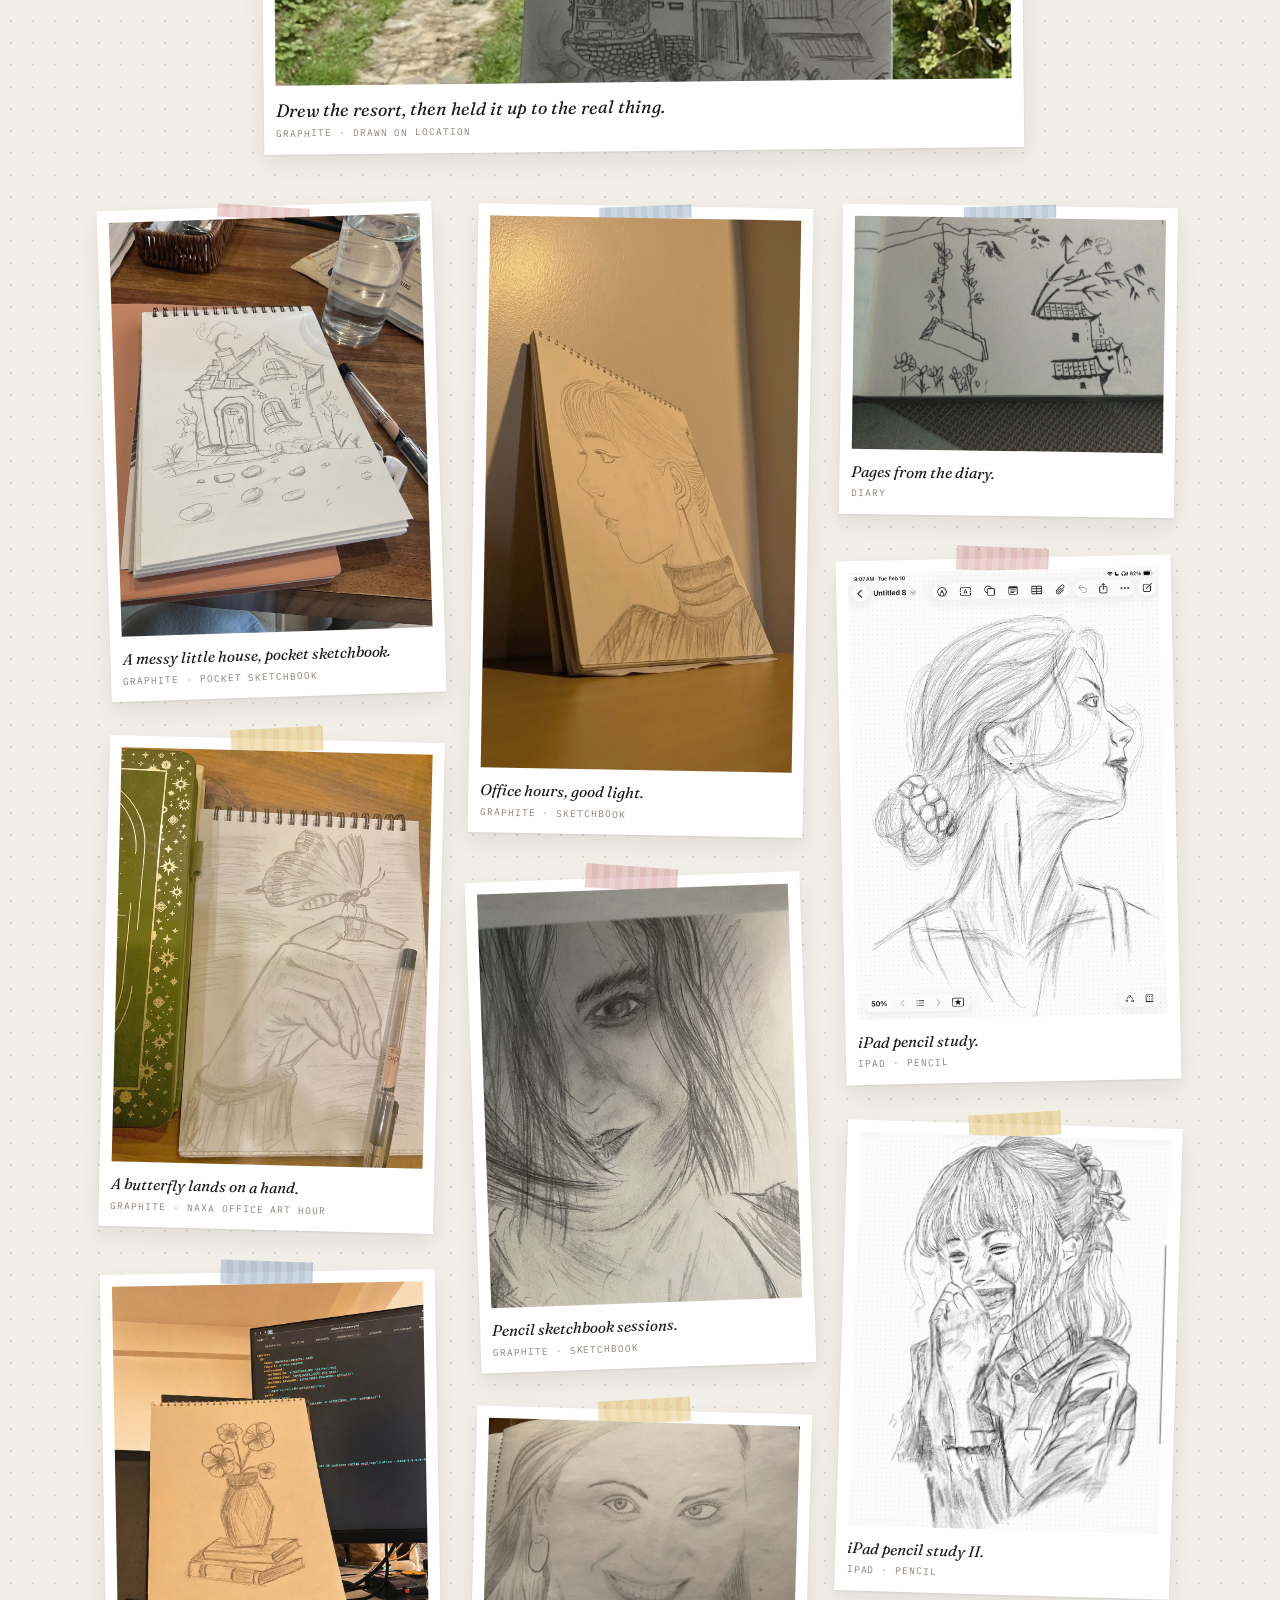
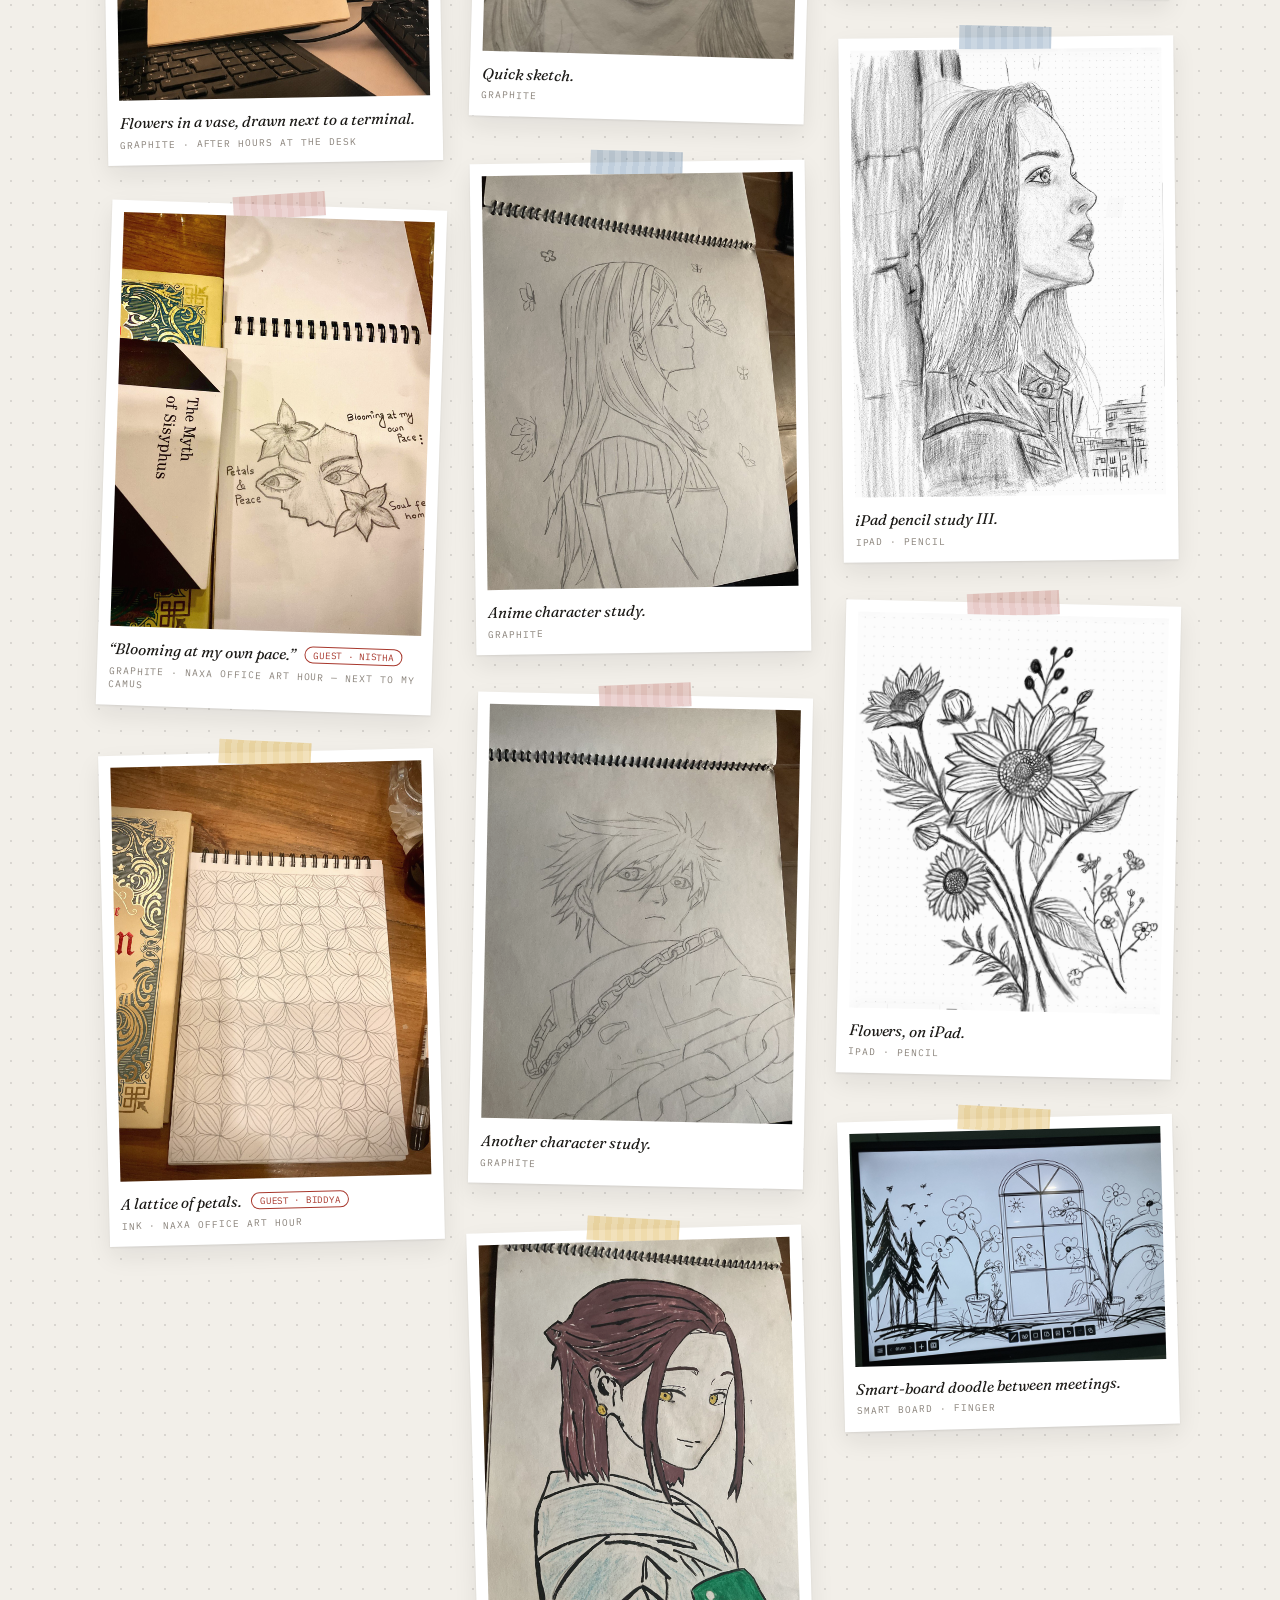
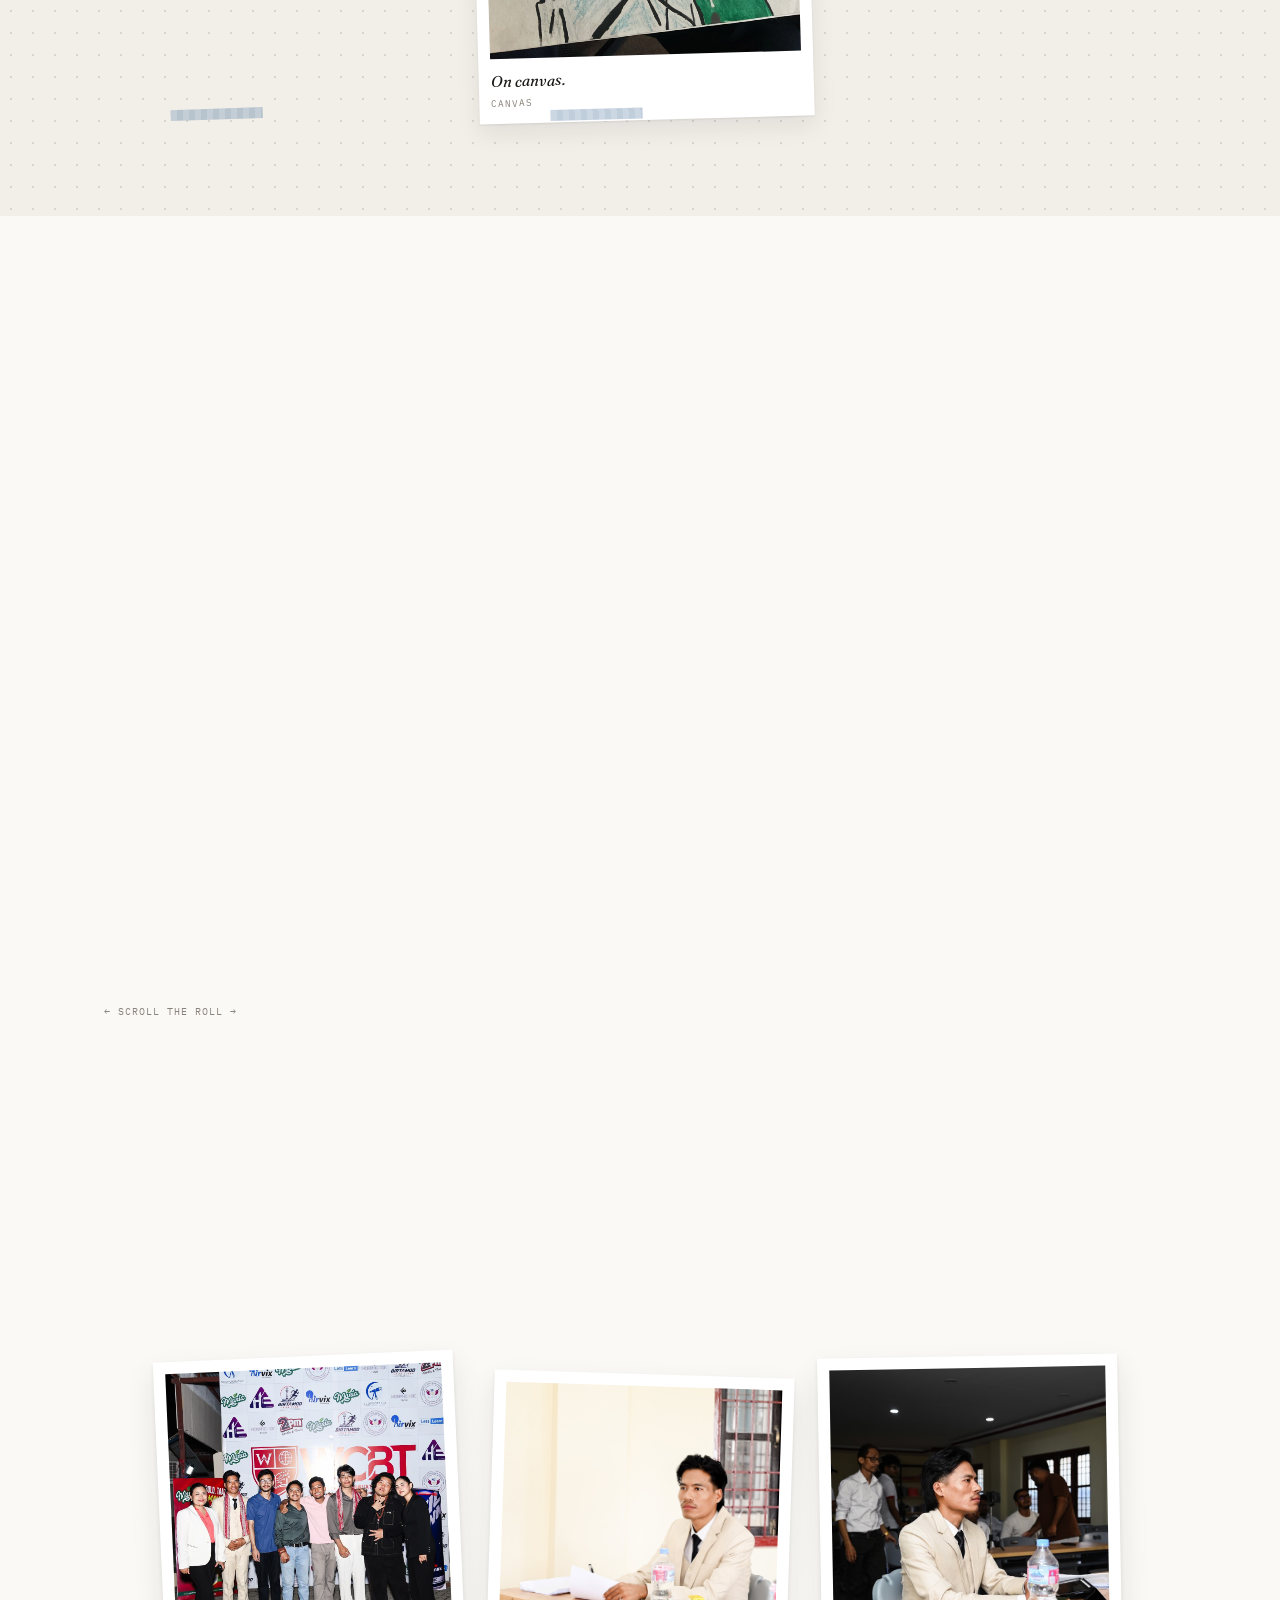
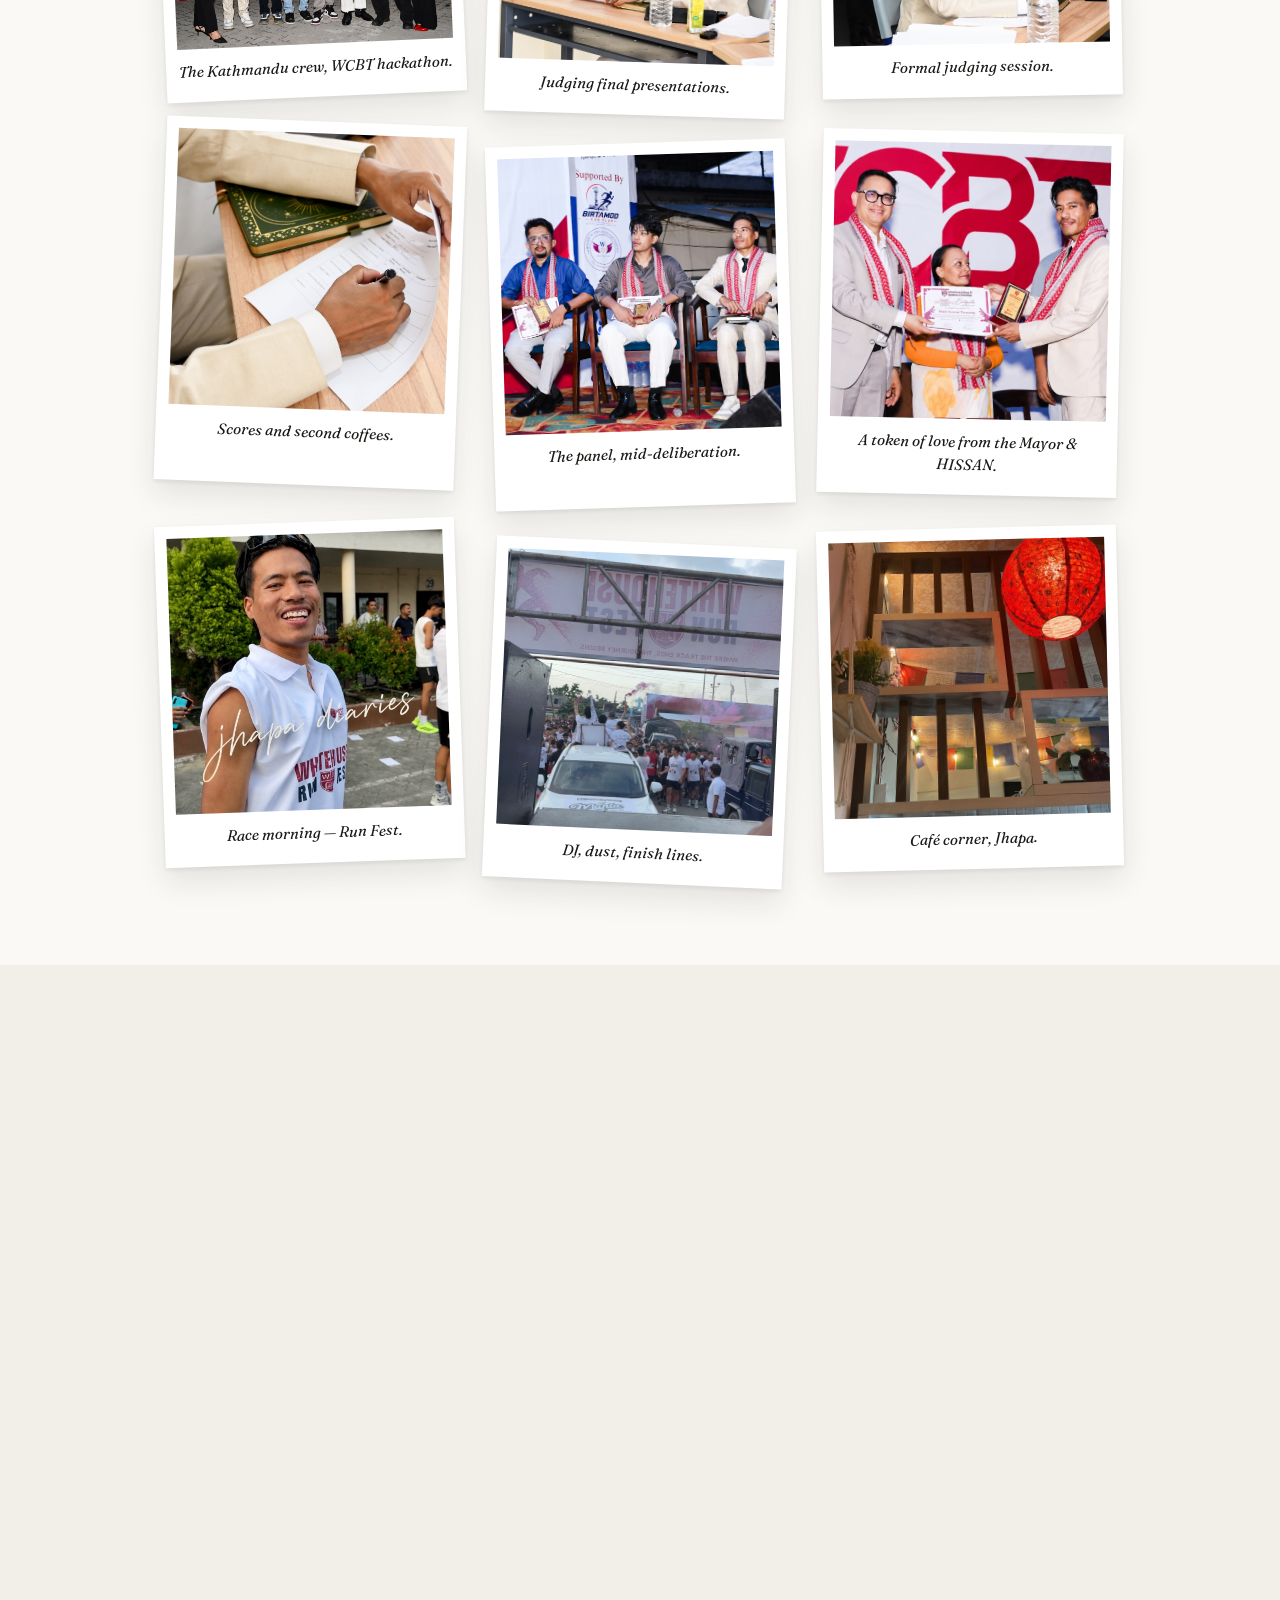
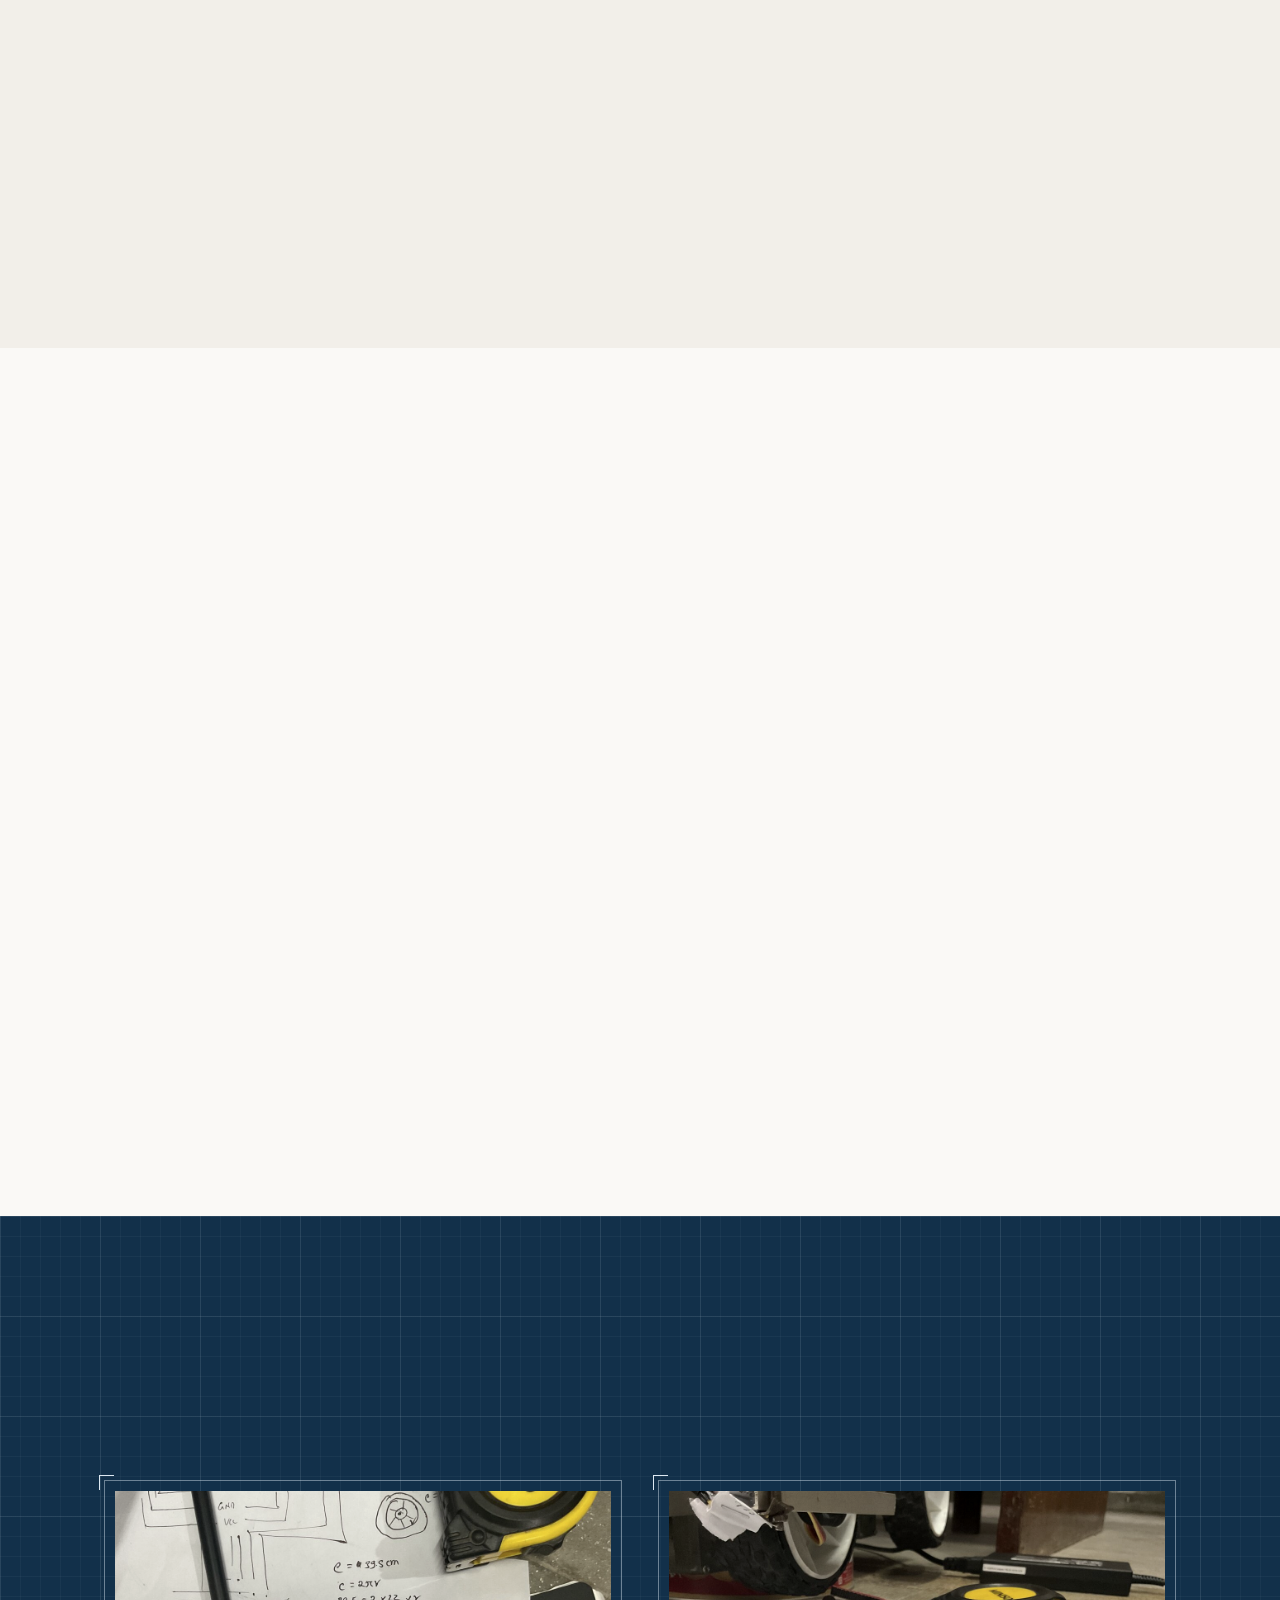
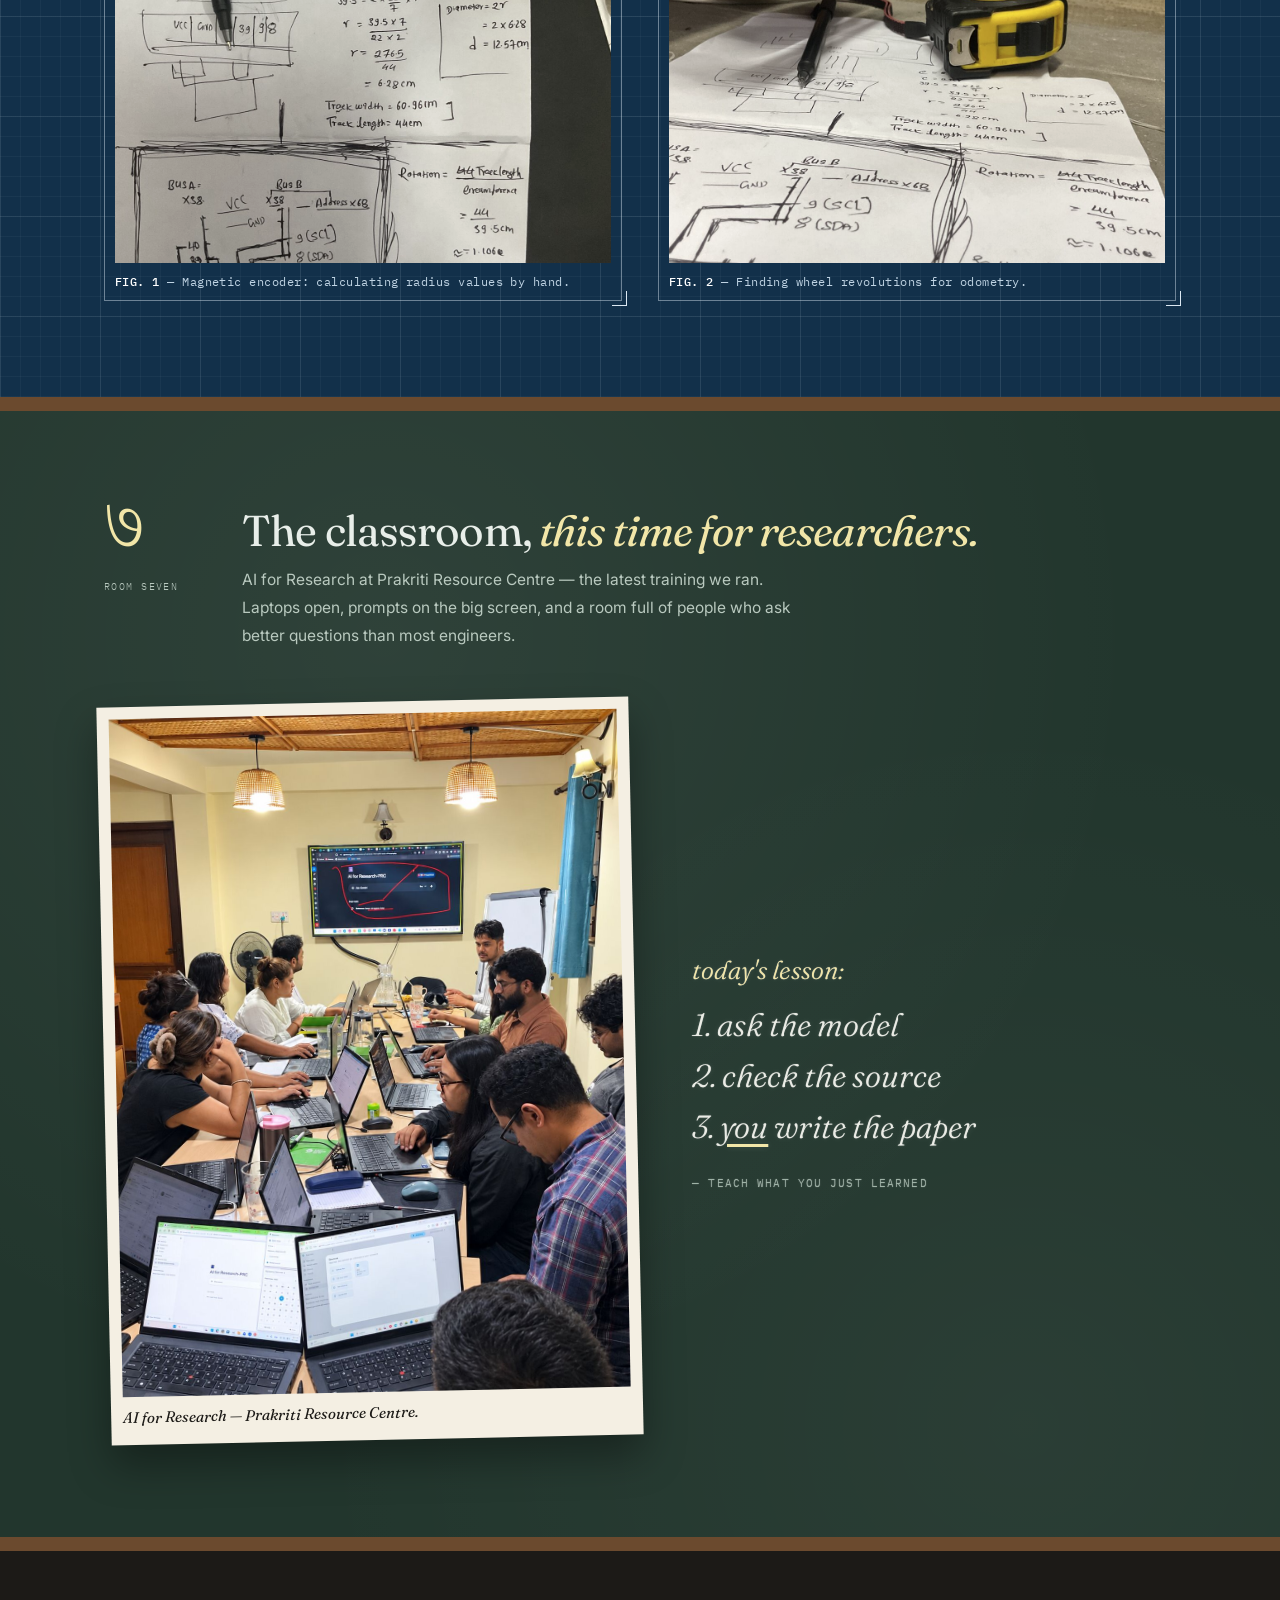
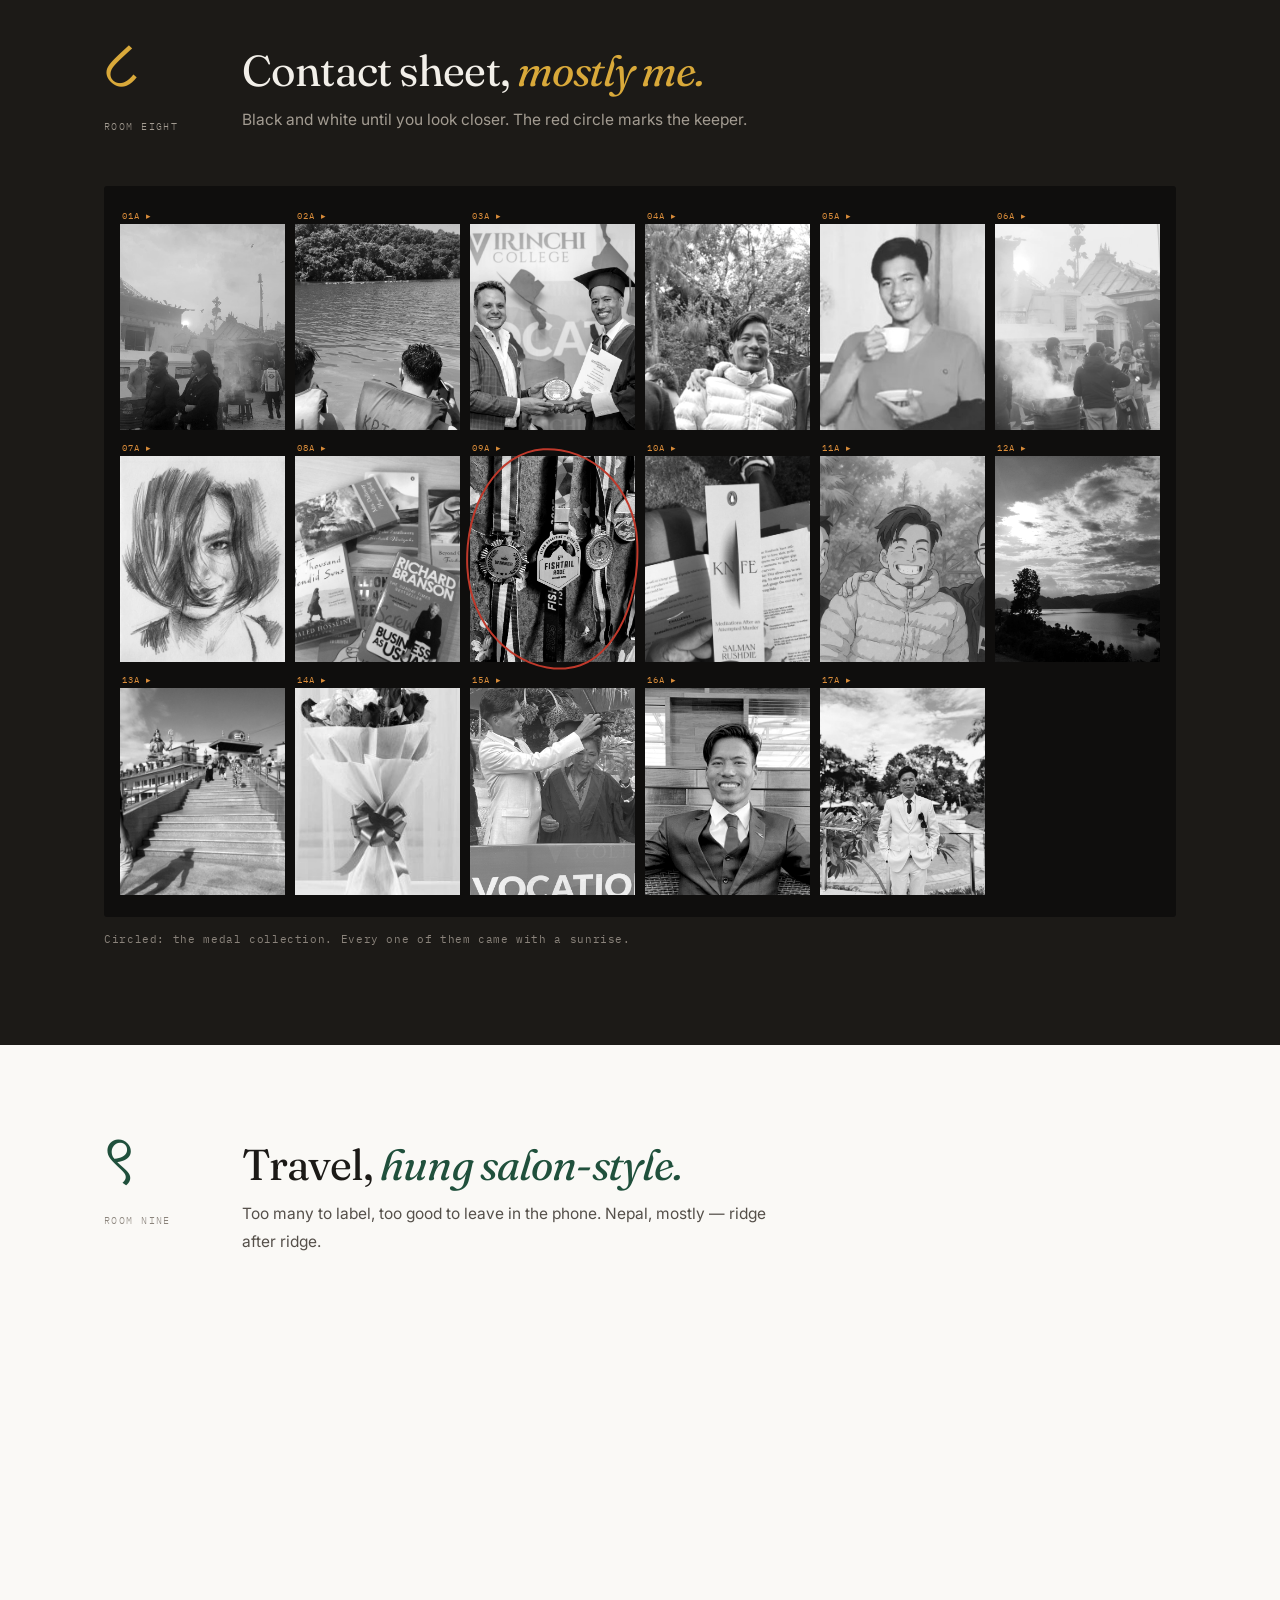
==== commit dd46ab93: "Performance: web-compress heavy photos and videos (~120 MB → ~20 MB); Illam/me10 PNGs → JPG, Jhapa ." ====
--- a/gallery/index.html
+++ b/gallery/index.html
@@ -665,7 +665,7 @@
         </div>
         <div class="mosaic rv">
             <figure class="big">
-                <img src="/images/illam_diary/me_kanaym_with_cloud.png" alt="Standing with the clouds at Kanyam" loading="lazy"/>
+                <img src="/images/illam_diary/me_kanaym_with_cloud.jpg" alt="Standing with the clouds at Kanyam" loading="lazy"/>
                 <figcaption>Standing with the clouds at Kanyam.</figcaption>
             </figure>
             <figure class="tall">
@@ -673,15 +673,15 @@
                 <figcaption>Me at Kanyam.</figcaption>
             </figure>
             <figure>
-                <img src="/images/illam_diary/hourseman_and_horse_illam.png" alt="Horseman and horse, Ilam" loading="lazy"/>
+                <img src="/images/illam_diary/hourseman_and_horse_illam.jpg" alt="Horseman and horse, Ilam" loading="lazy"/>
                 <figcaption>Horseman &amp; horse.</figcaption>
             </figure>
             <figure>
-                <img src="/images/illam_diary/illam_daiery_nature_knaym.png" alt="Kanyam nature frames" loading="lazy"/>
+                <img src="/images/illam_diary/illam_daiery_nature_knaym.jpg" alt="Kanyam nature frames" loading="lazy"/>
                 <figcaption>Kanyam, green.</figcaption>
             </figure>
             <figure class="wide">
-                <img src="/images/illam_diary/illam_community_view.png" alt="Community view, Ilam" loading="lazy"/>
+                <img src="/images/illam_diary/illam_community_view.jpg" alt="Community view, Ilam" loading="lazy"/>
                 <figcaption>The community view.</figcaption>
             </figure>
             <figure>
@@ -794,7 +794,7 @@
             <figure><img src="/images/me06.jpeg" alt="Portrait" loading="lazy"/></figure>
             <figure class="circled"><img src="/images/medals.jpg" alt="My medal collection" loading="lazy"/><figcaption hidden>The medal collection.</figcaption></figure>
             <figure><img src="/images/me07.jpeg" alt="Portrait" loading="lazy"/></figure>
-            <figure><img src="/images/me10.png" alt="Portrait" loading="lazy"/></figure>
+            <figure><img src="/images/me10.jpg" alt="Portrait" loading="lazy"/></figure>
             <figure><img src="/images/me12.jpeg" alt="Portrait" loading="lazy"/></figure>
             <figure><img src="/images/me13.jpeg" alt="Portrait" loading="lazy"/></figure>
             <figure><img src="/images/me14.jpeg" alt="Portrait" loading="lazy"/></figure>
@@ -866,7 +866,7 @@
             </div>
         </div>
         <div class="cinema rv">
-            <figure class="vid"><video src="/images/jhapa_diary/jhapa_morning_with_carview.mov" muted loop playsinline preload="metadata"></video></figure>
+            <figure class="vid"><video src="/images/jhapa_diary/jhapa_morning_with_carview.mp4" muted loop playsinline preload="metadata"></video></figure>
             <figure class="vid"><video src="/images/022.mp4" muted loop playsinline preload="metadata"></video></figure>
             <figure class="vid"><video src="/images/17.mp4" muted loop playsinline preload="metadata"></video></figure>
             <figure class="vid"><video src="/images/18.mp4" muted loop playsinline preload="metadata"></video></figure>
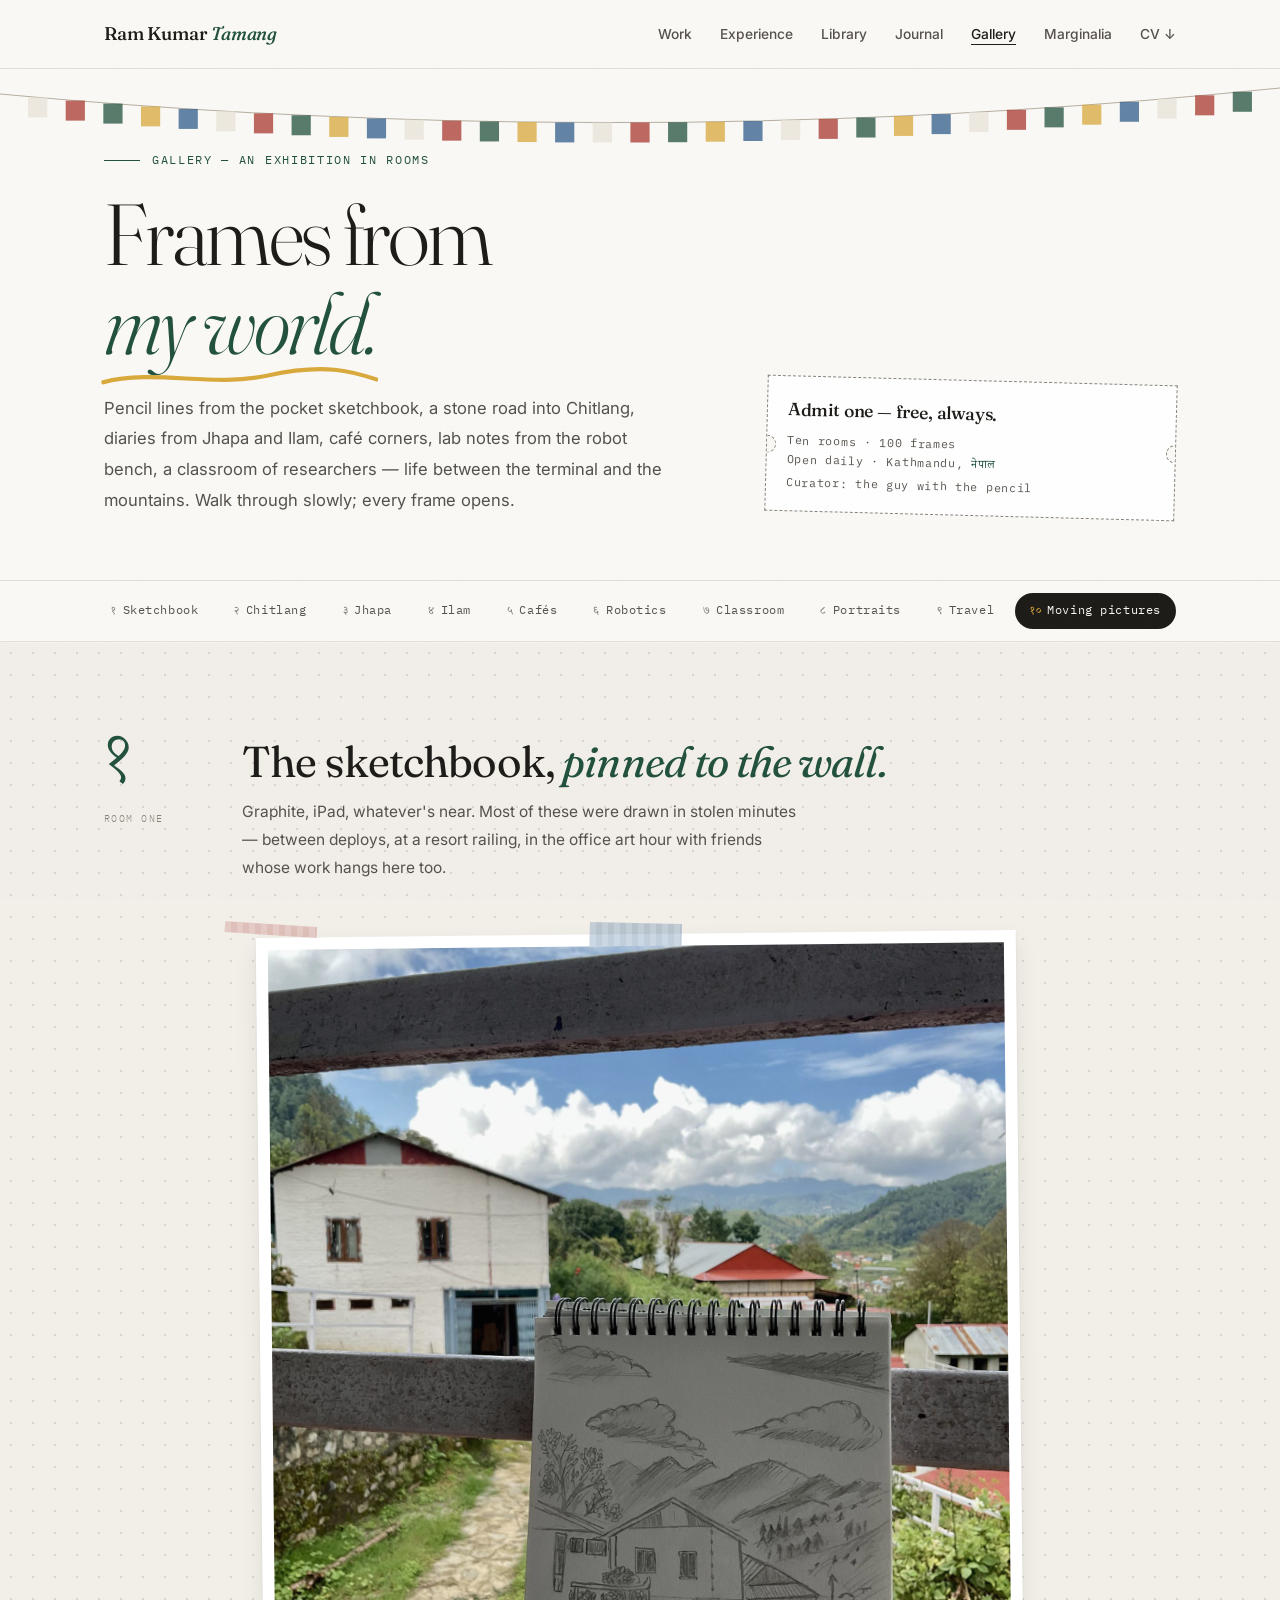
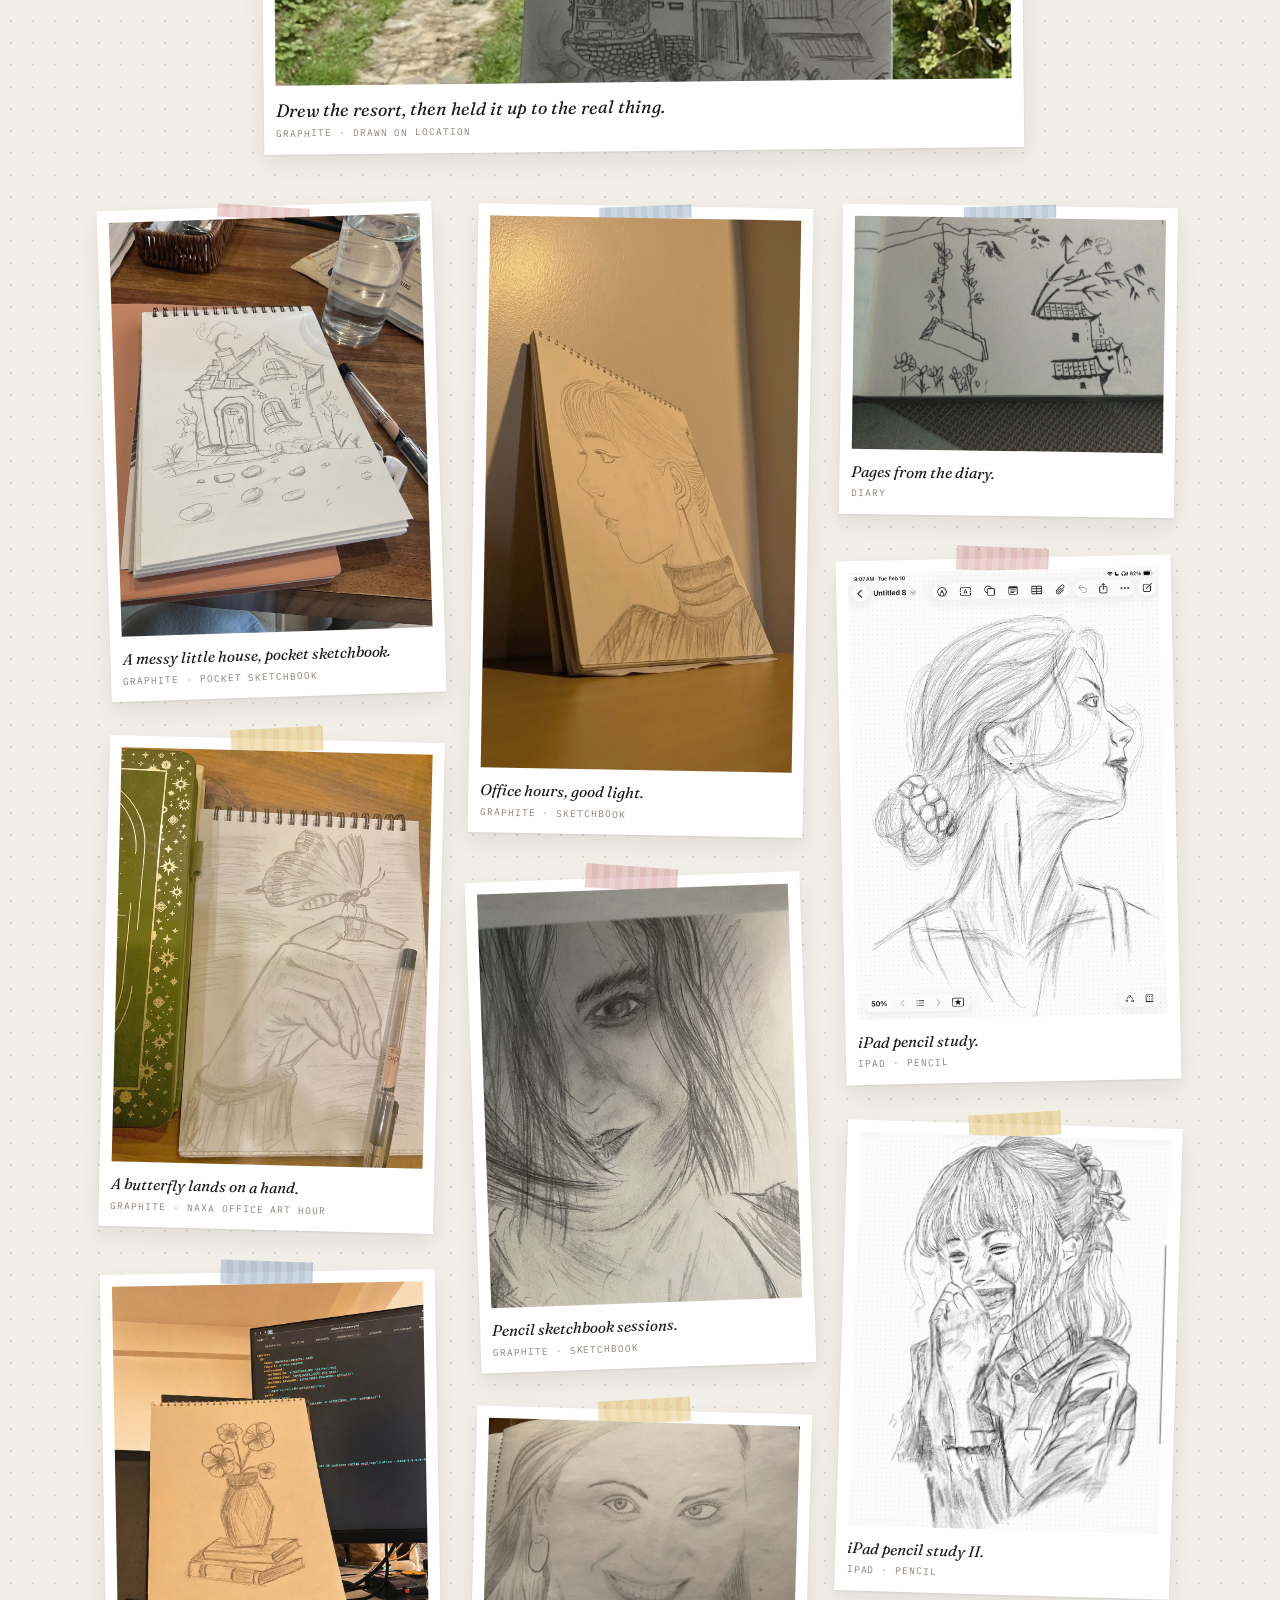
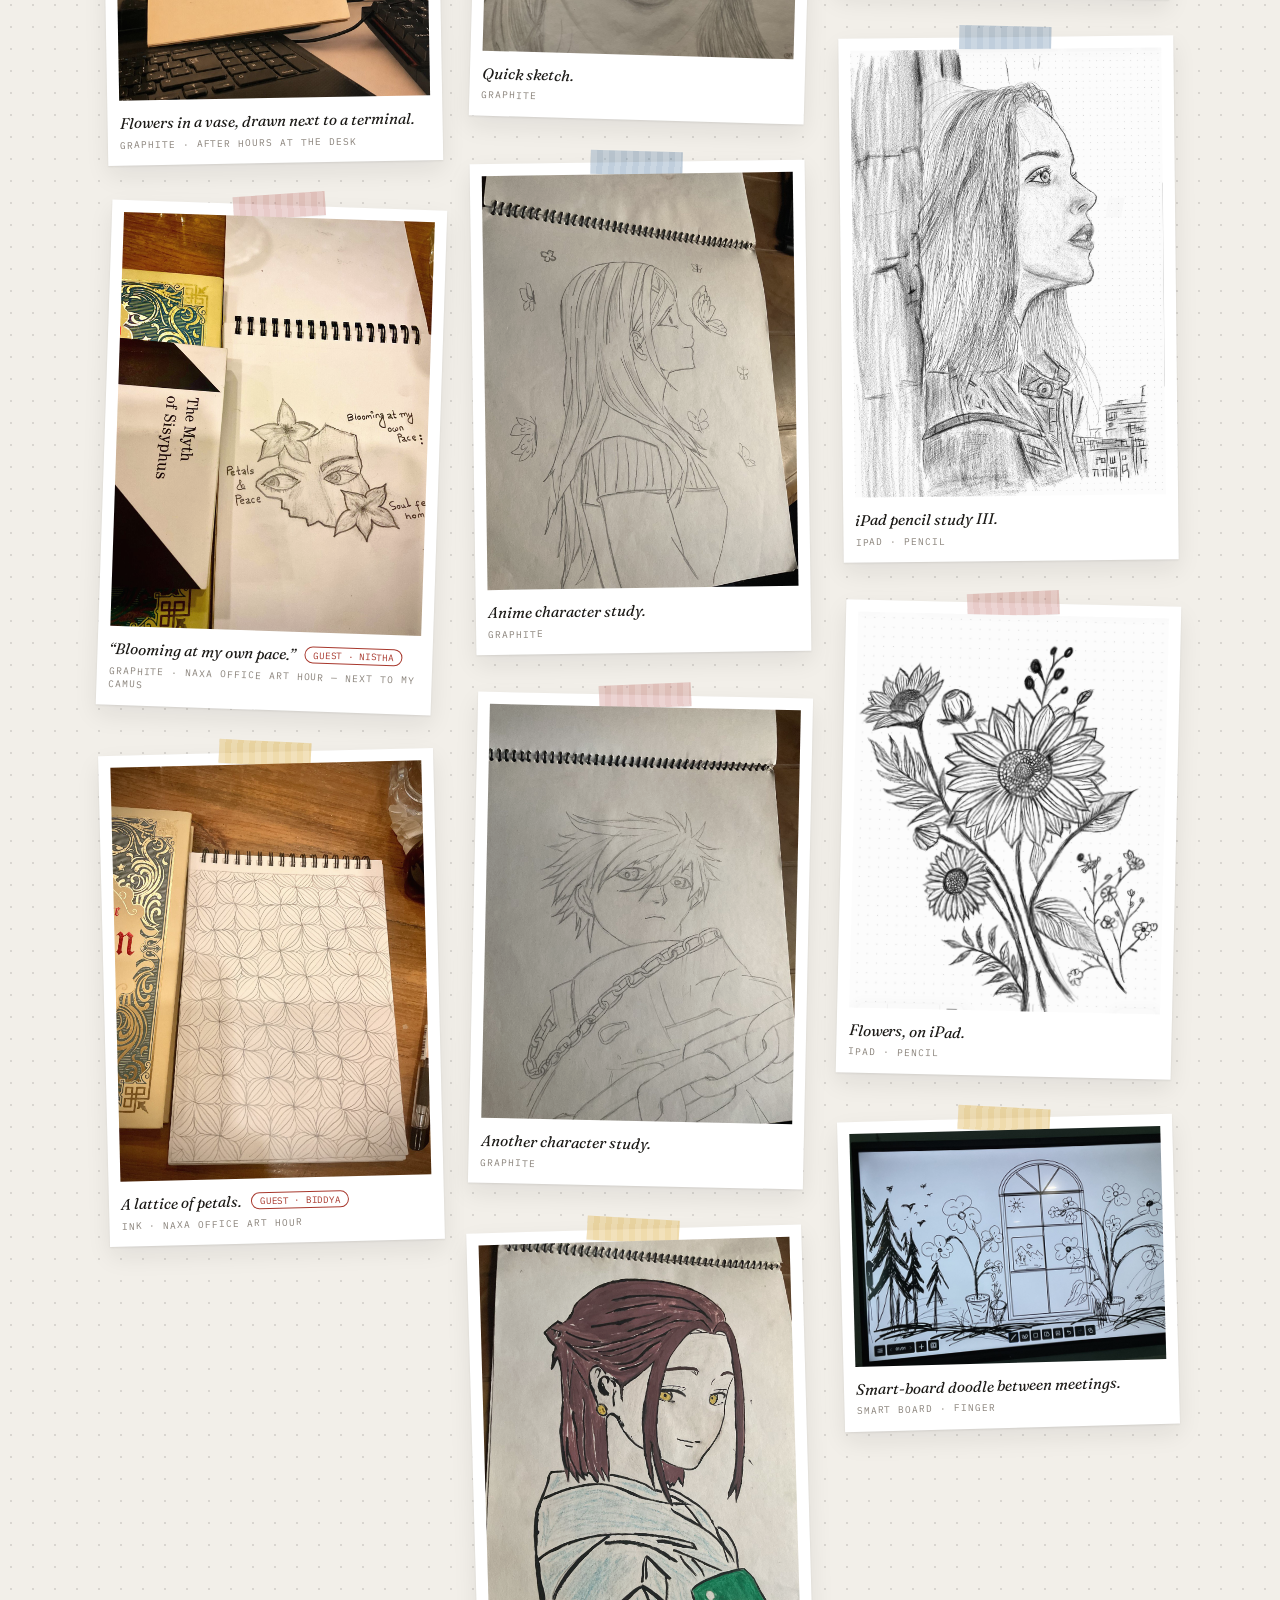
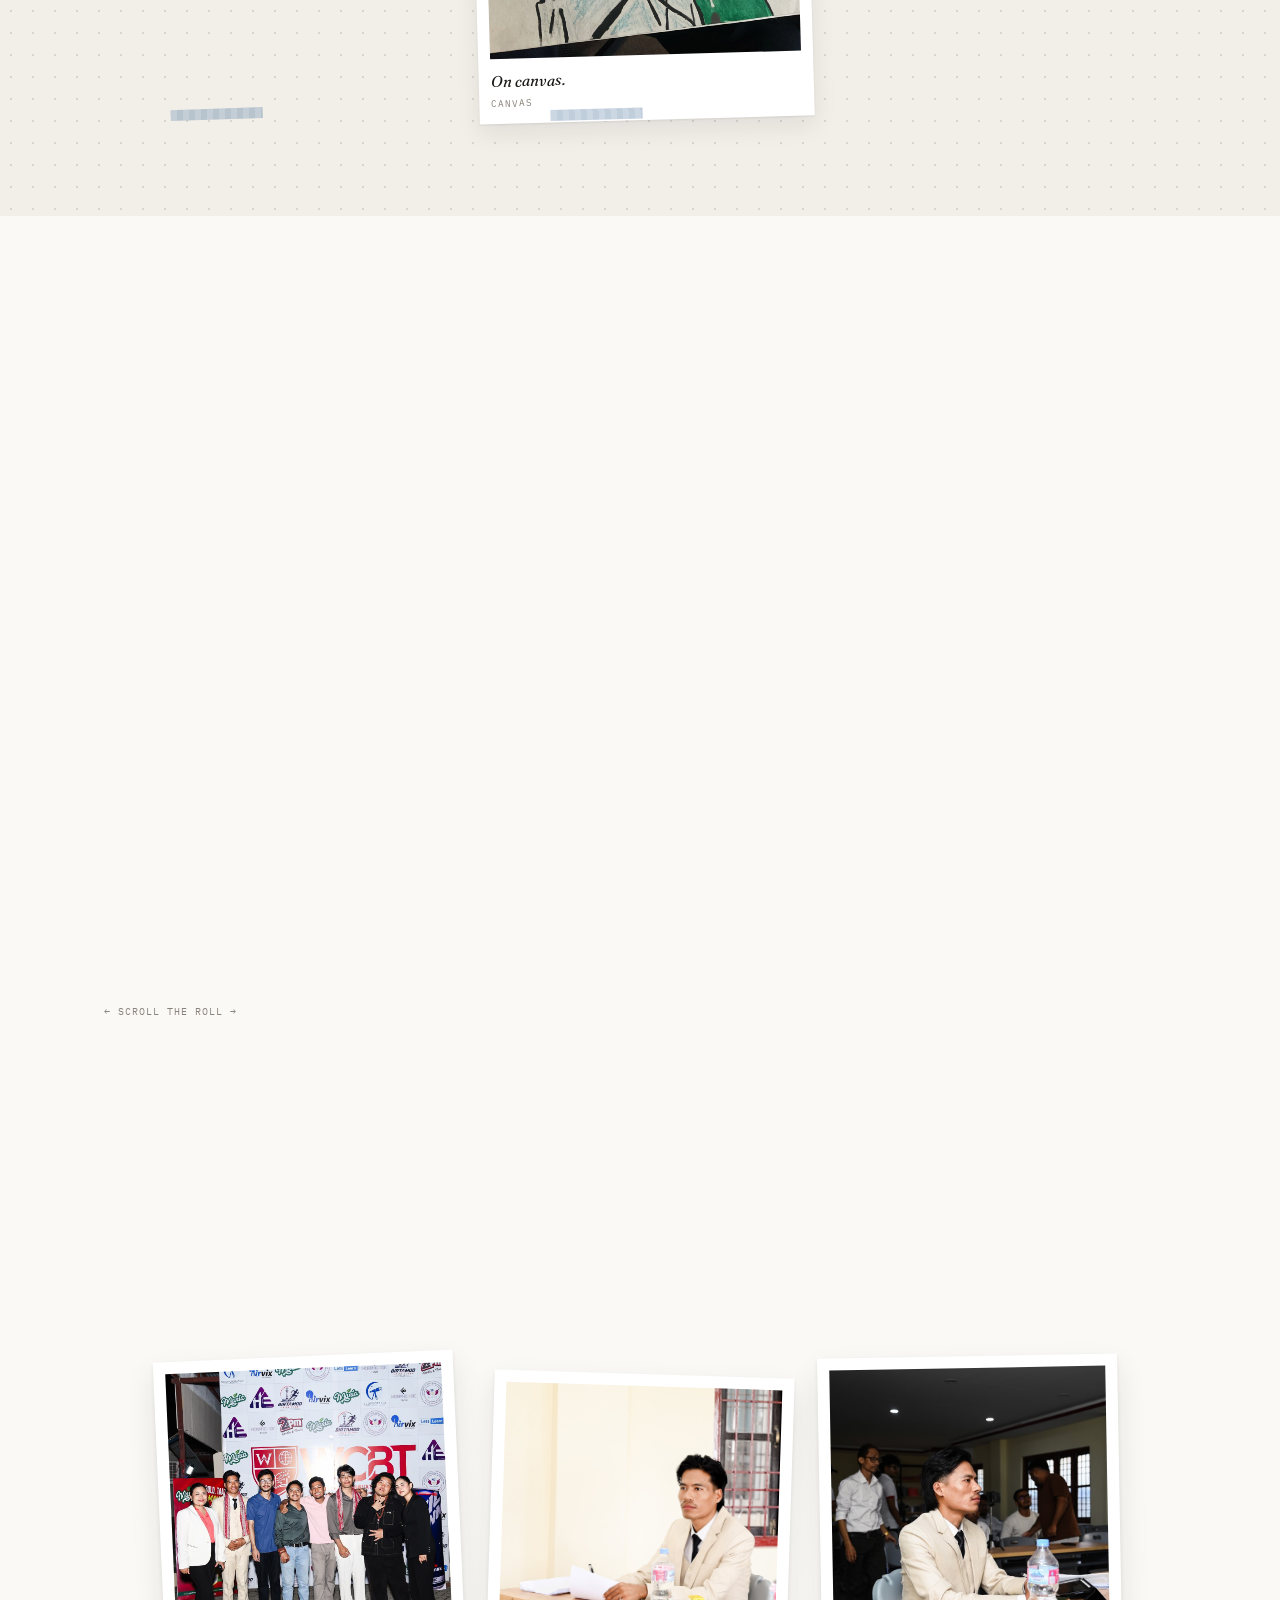
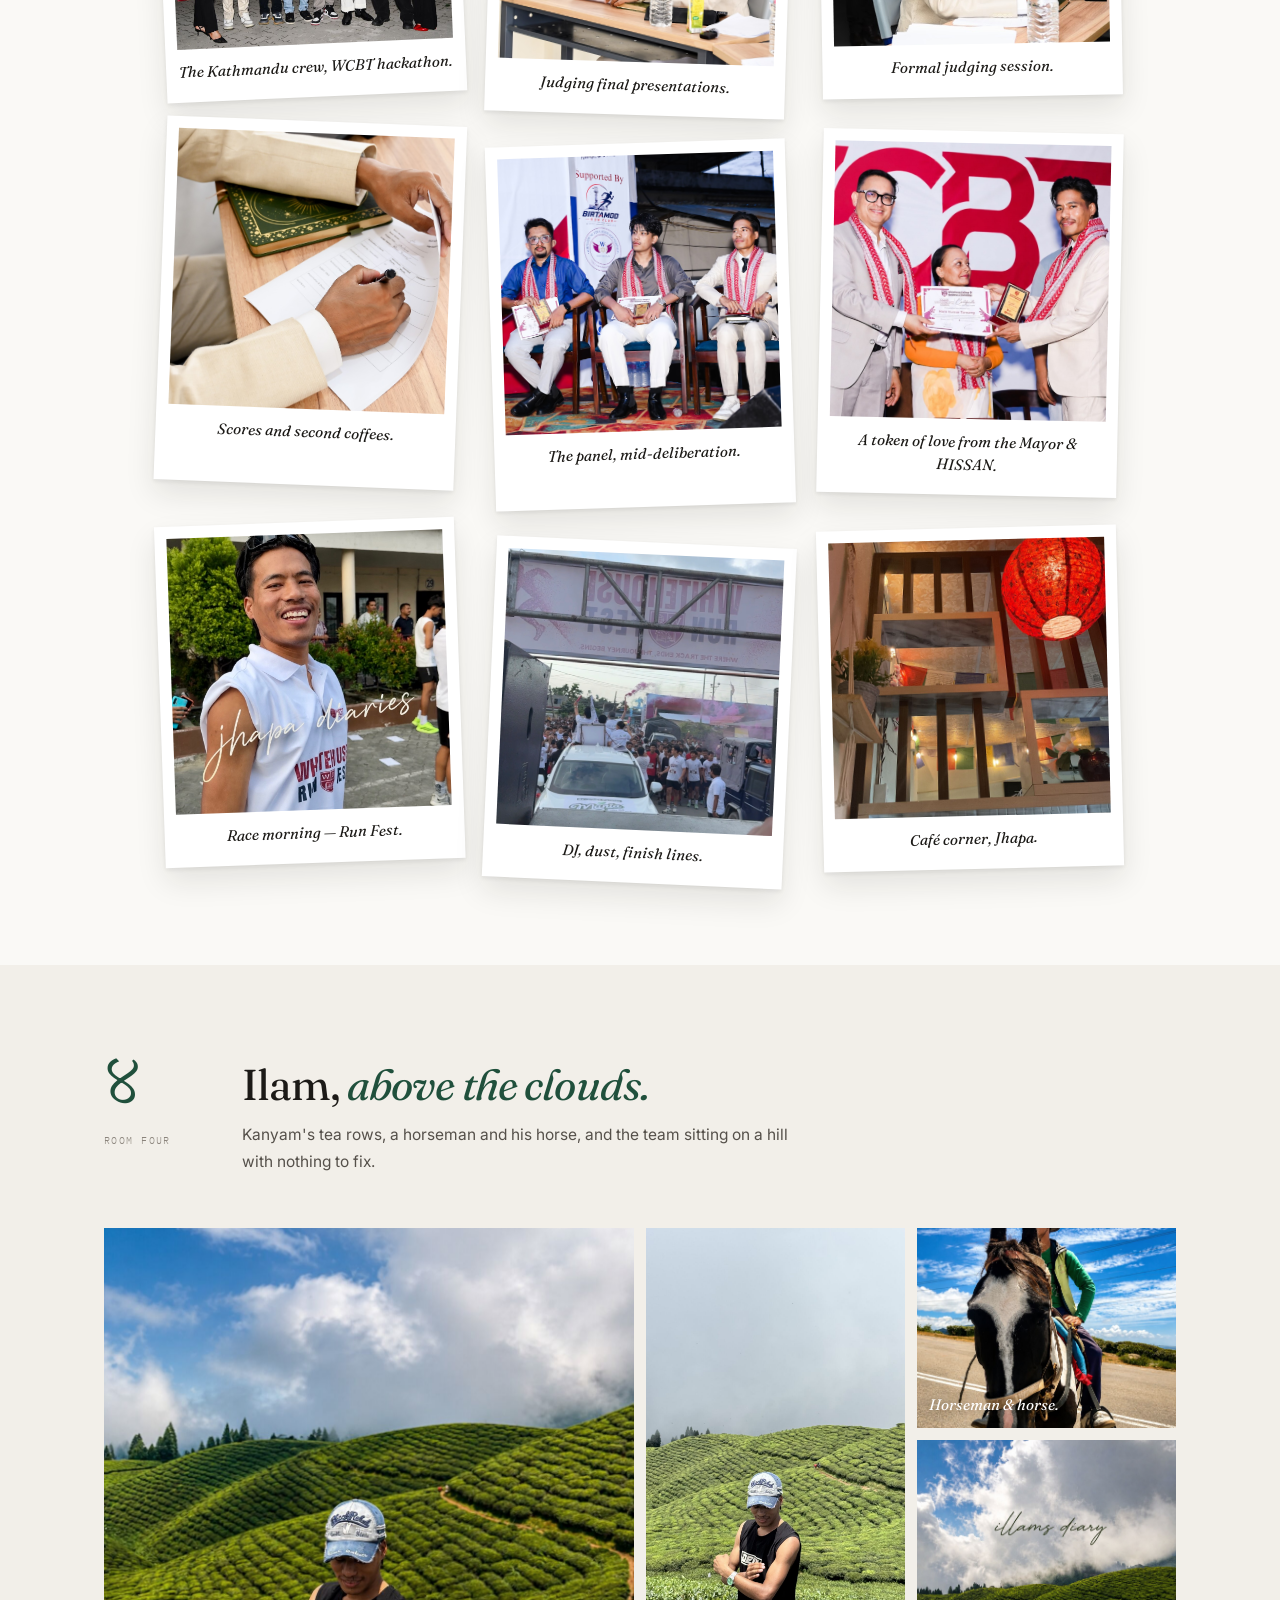
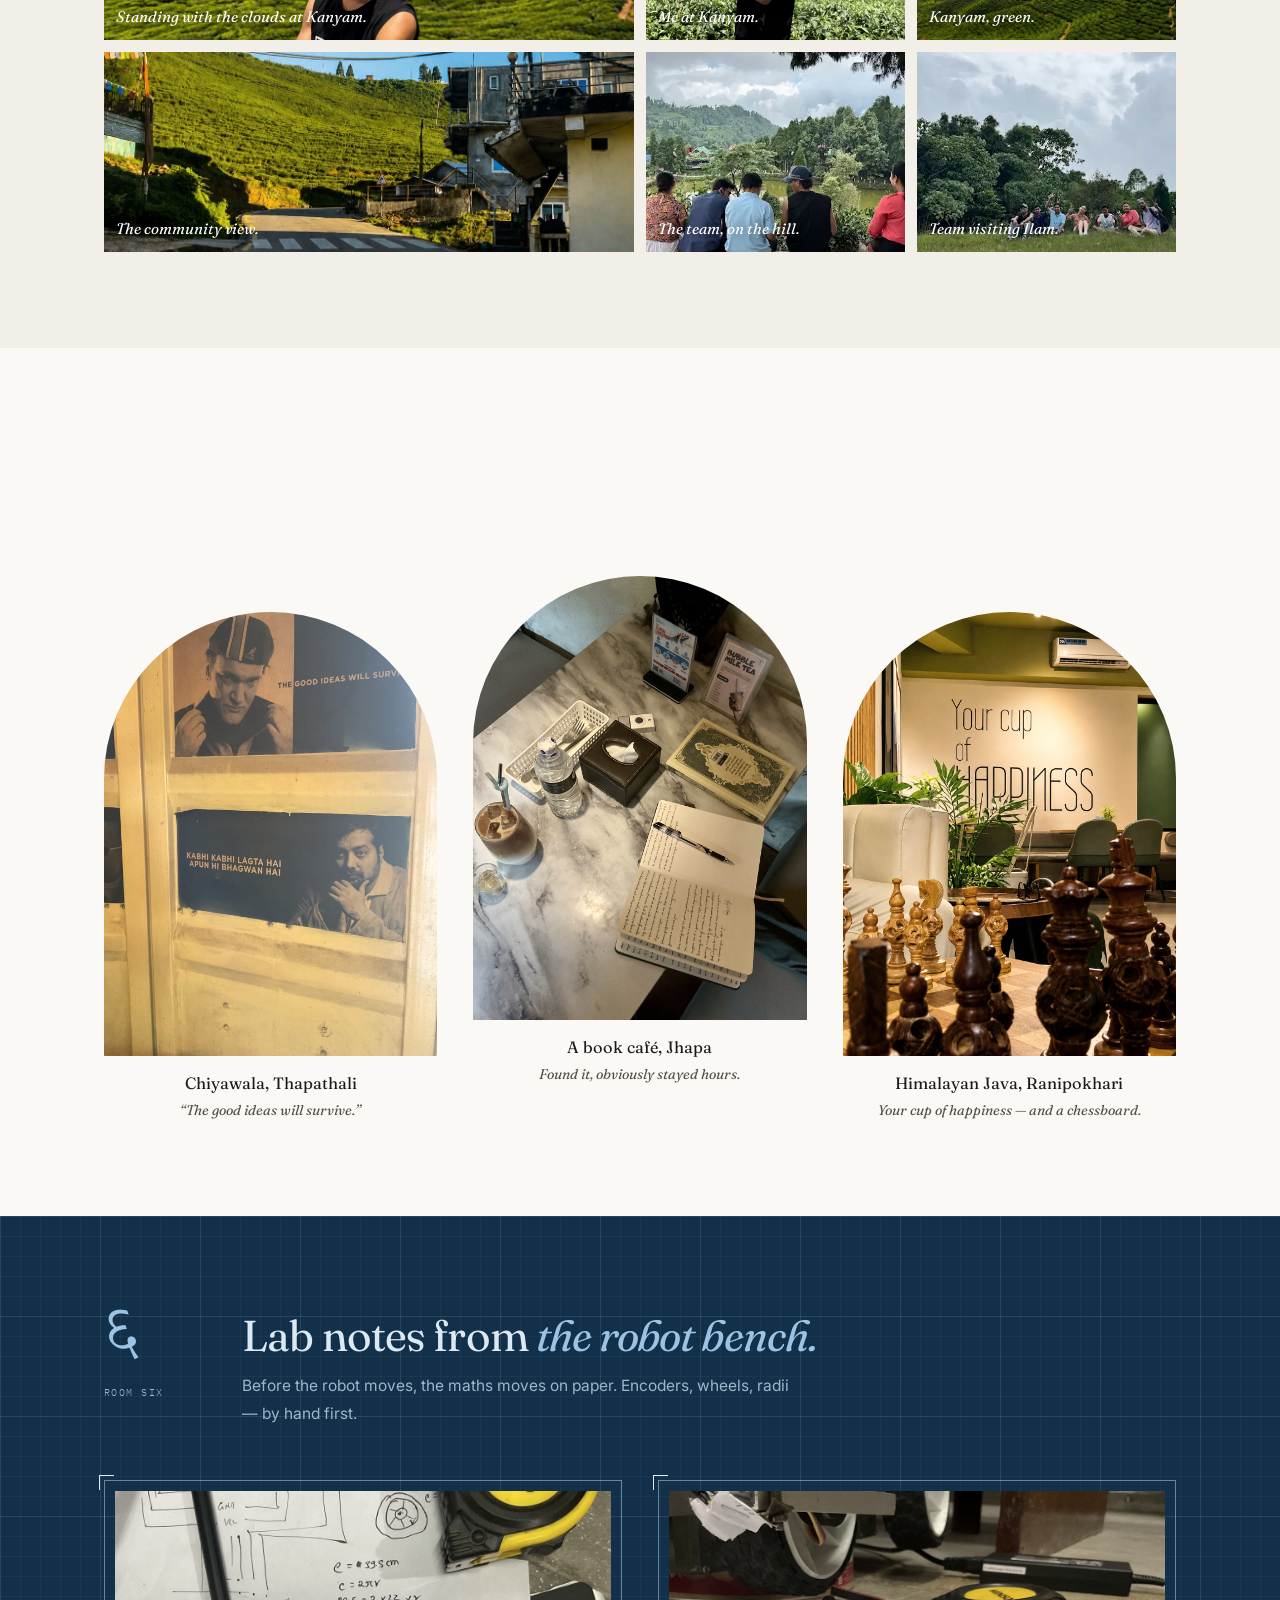
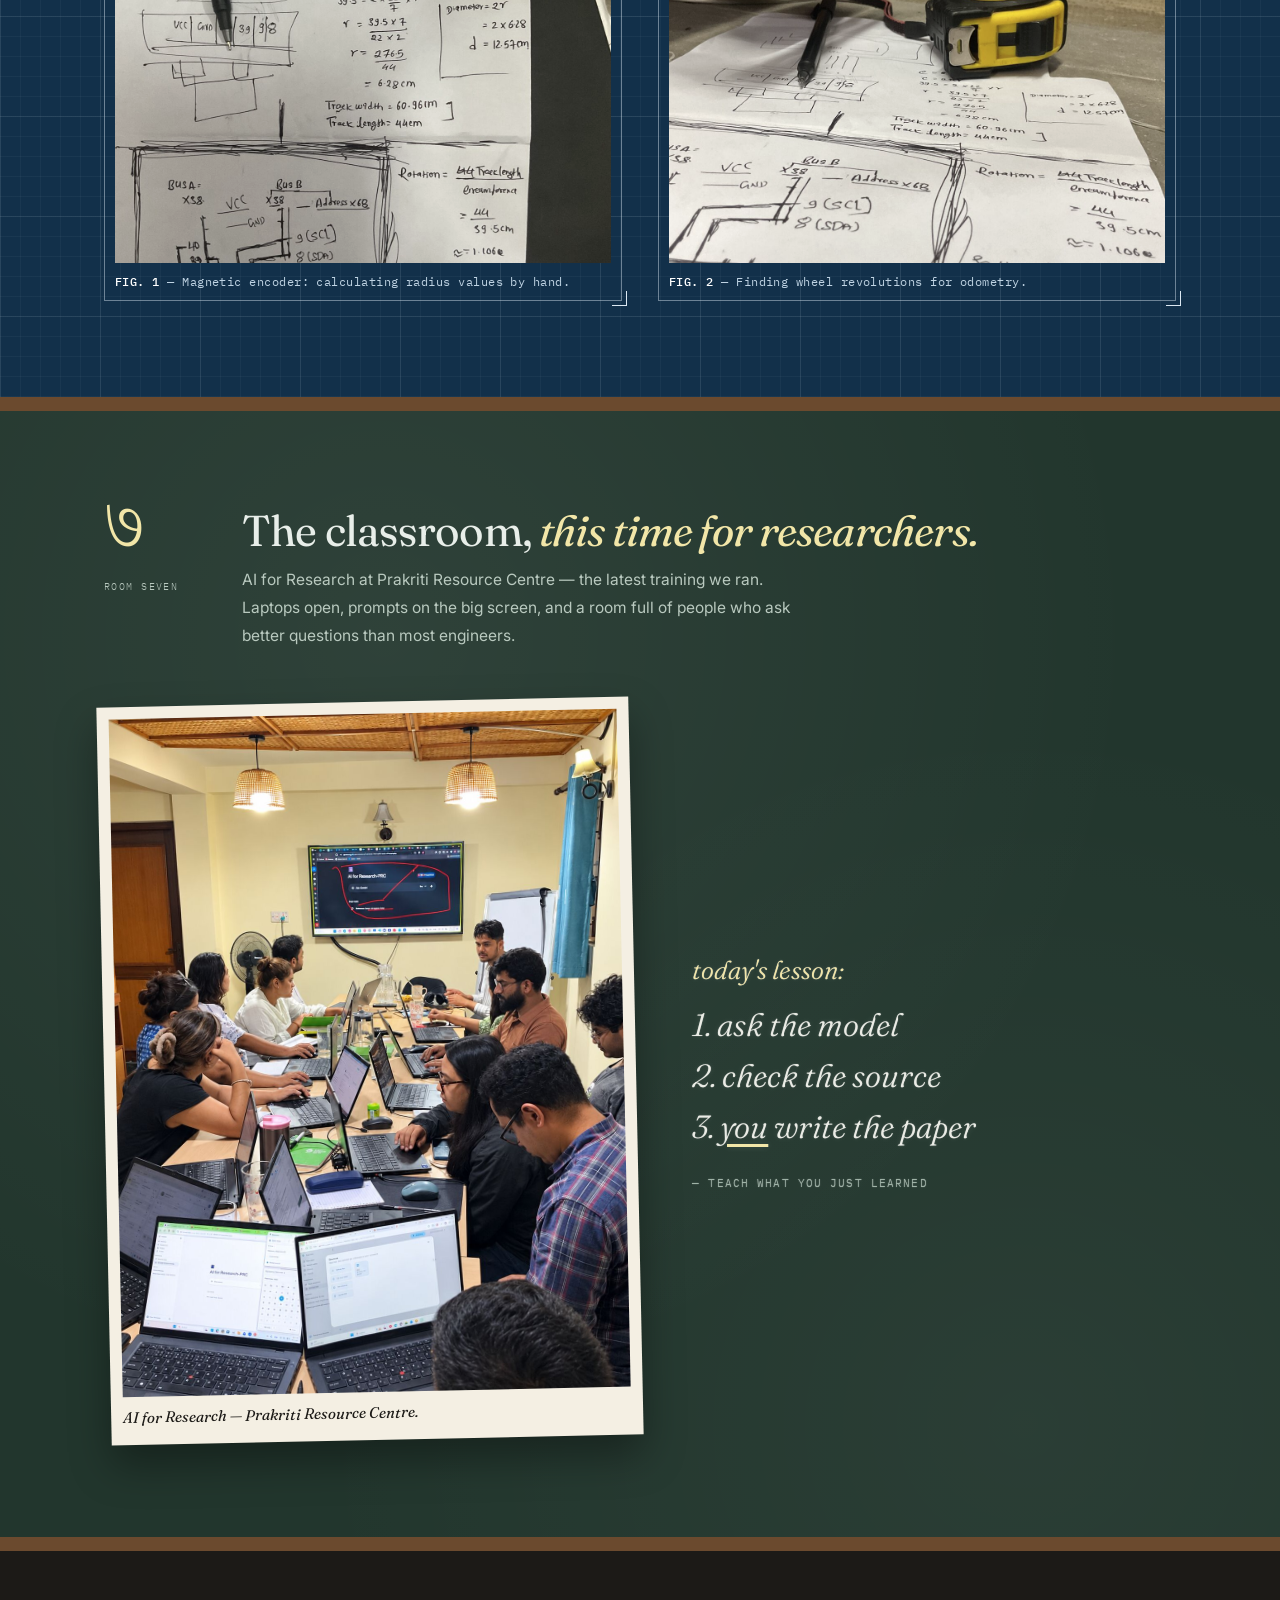
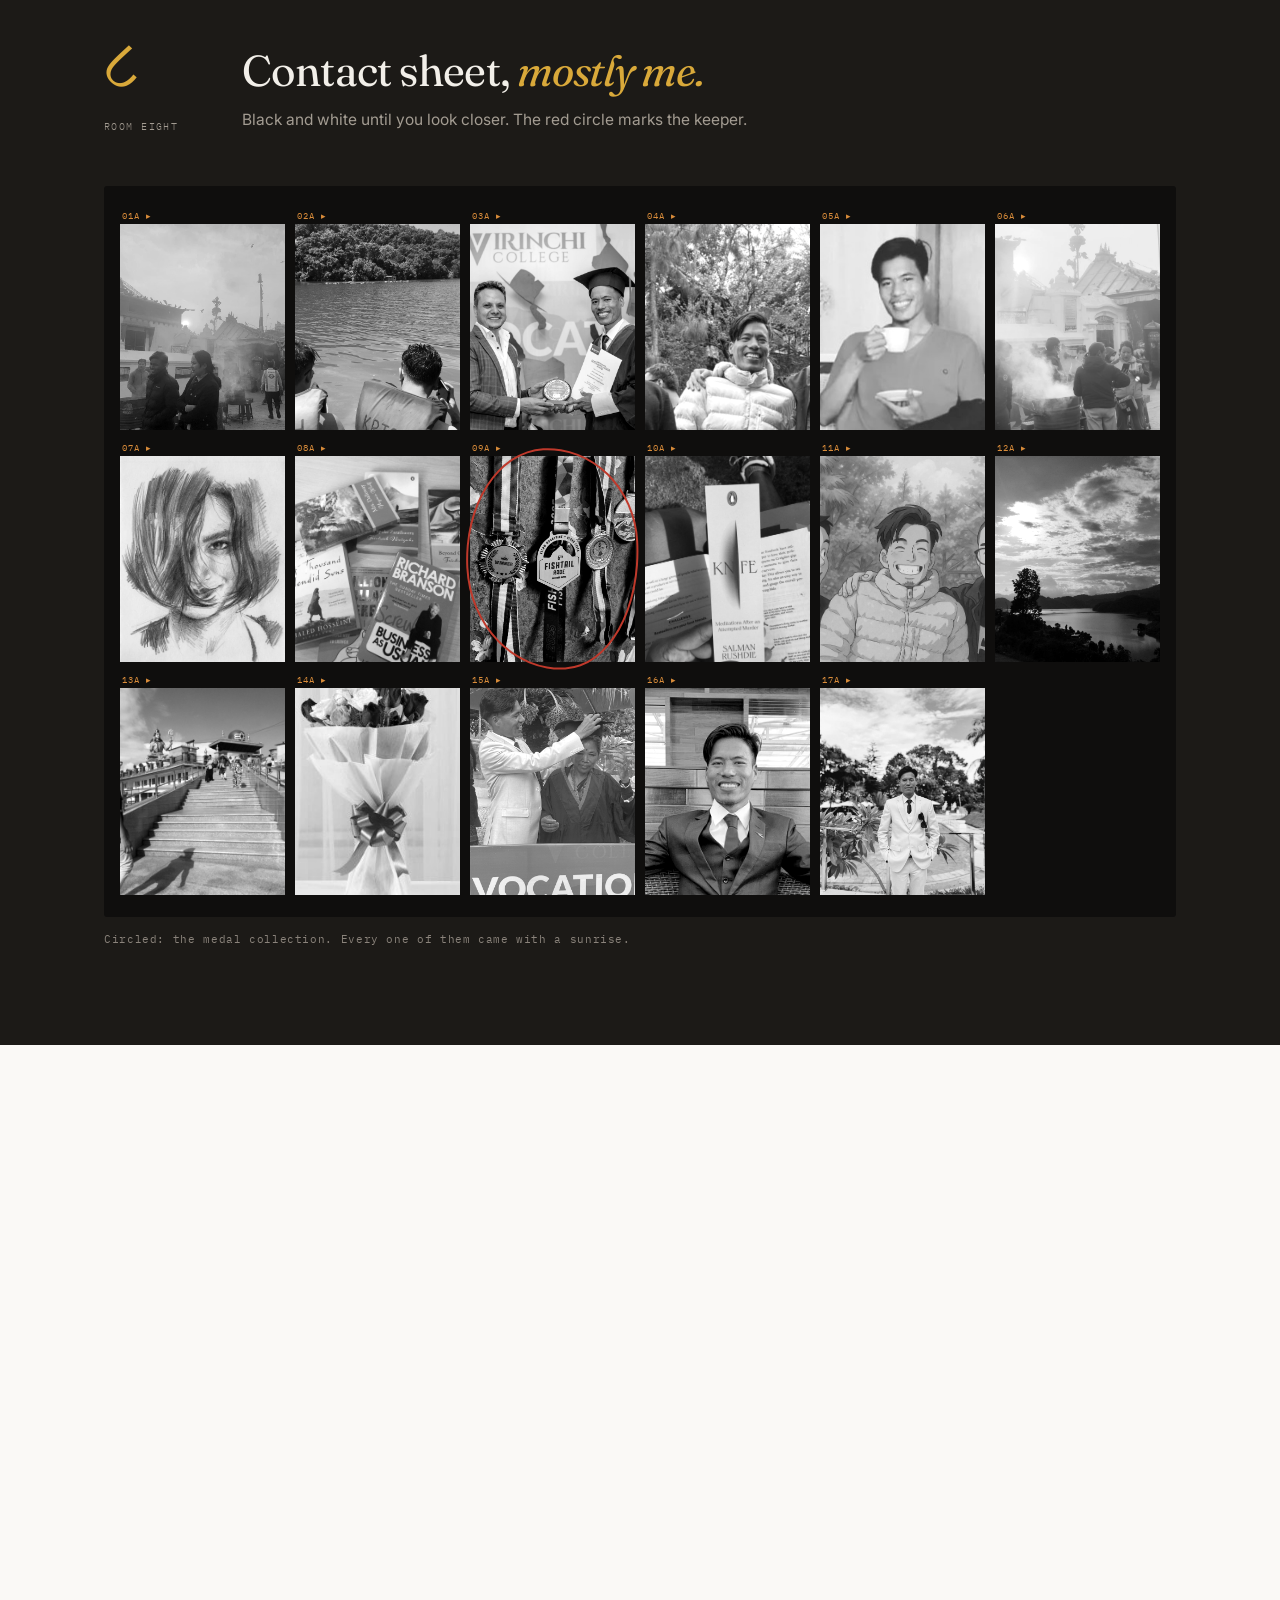
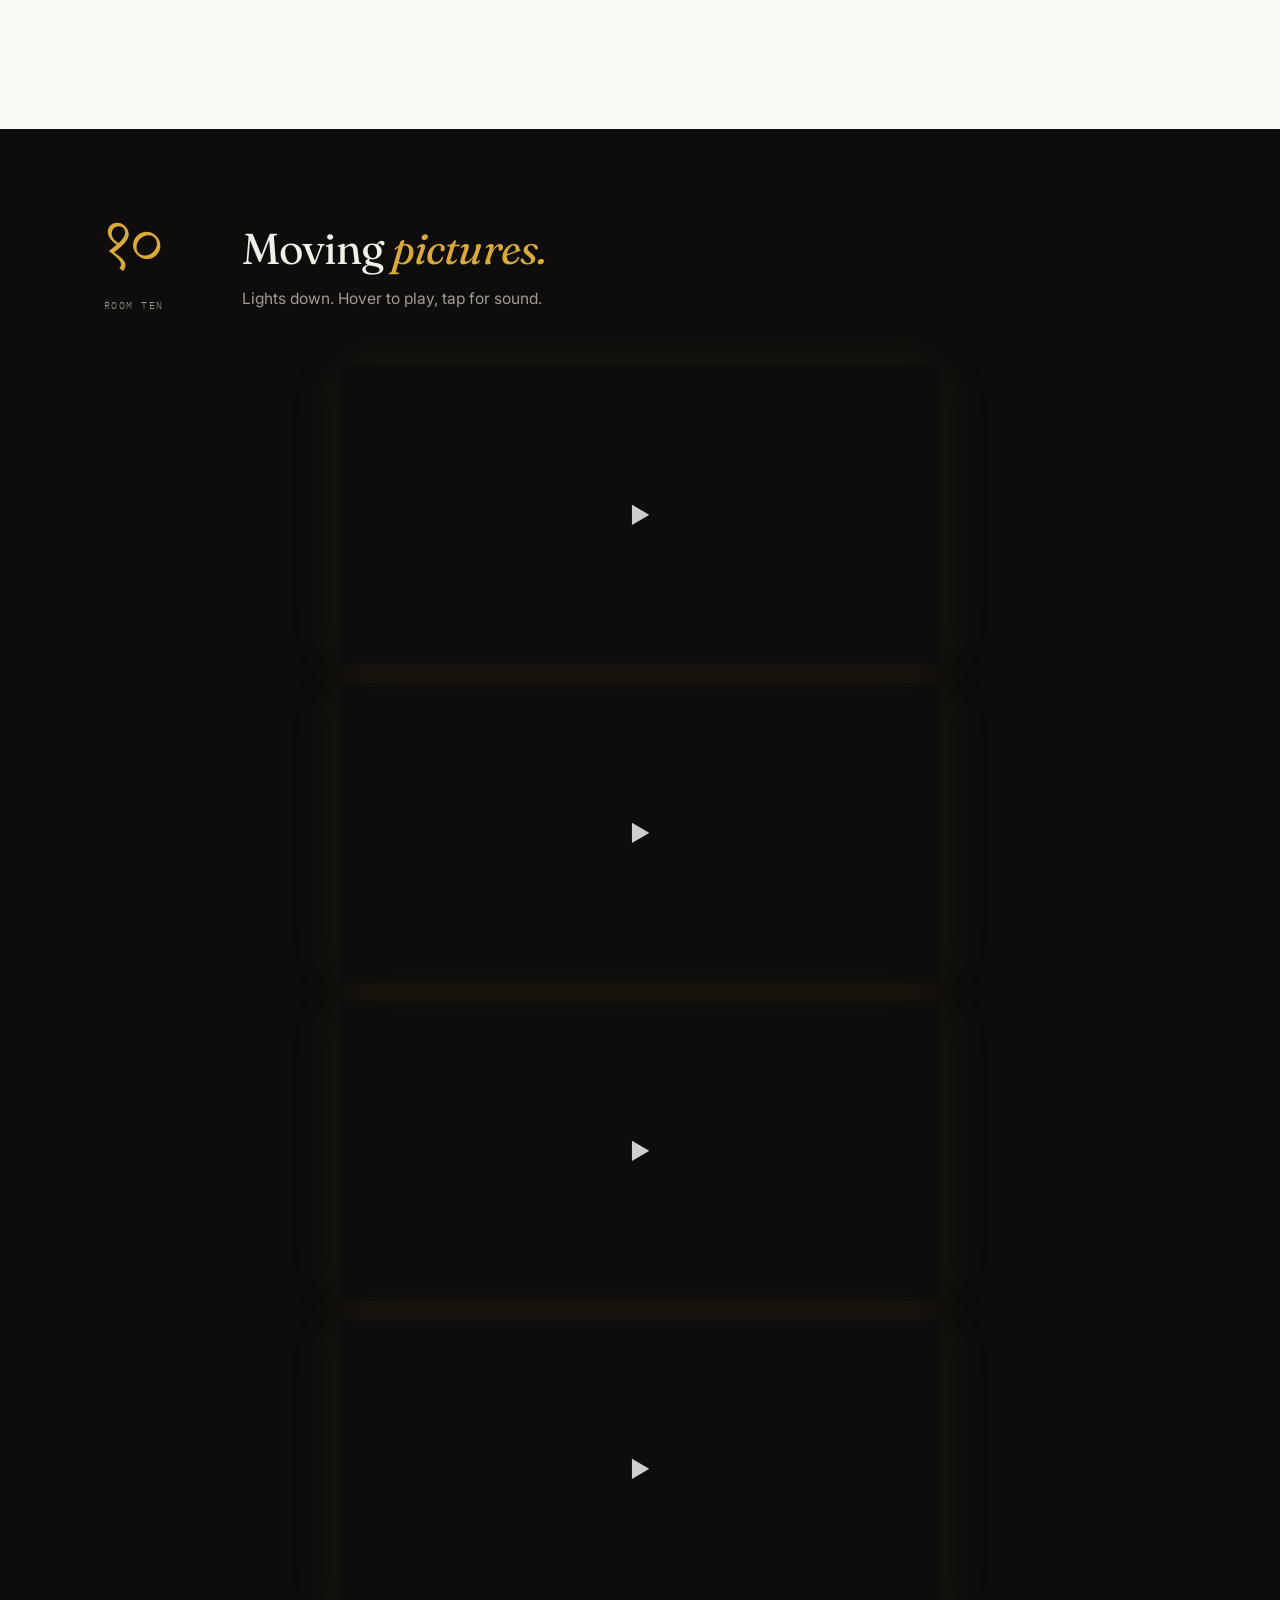
==== commit 1dce25d4: "Gallery: fix page being yanked during touch scroll — room nav now scrolls only its own strip instead" ====
--- a/gallery/index.html
+++ b/gallery/index.html
@@ -121,7 +121,7 @@
             background: rgba(250,249,246,0.94); backdrop-filter: blur(10px);
             border-top: 1px solid var(--line); border-bottom: 1px solid var(--line);
         }
-        .rooms-nav .wrap { display: flex; gap: 6px; overflow-x: auto; scrollbar-width: none; padding-top: 12px; padding-bottom: 12px; }
+        .rooms-nav .wrap { position: relative; display: flex; gap: 6px; overflow-x: auto; scrollbar-width: none; padding-top: 12px; padding-bottom: 12px; }
         .rooms-nav .wrap::-webkit-scrollbar { display: none; }
         .rooms-nav a {
             flex: none; font-family: var(--mono); font-size: 0.72rem; letter-spacing: 0.05em;
@@ -943,14 +943,16 @@
     document.querySelectorAll('.rv').forEach(el => rvObs.observe(el));
 
     // Room nav — highlight the room you're standing in
-    const navA = Array.from(document.querySelectorAll('#roomsNav a'));
+    // Only the nav strip scrolls sideways — scrollIntoView() would also move the page and fight touch scrolling.
+    const roomsNav = document.getElementById('roomsNav');
+    const navA = Array.from(roomsNav.querySelectorAll('a'));
     const roomObs = new IntersectionObserver(entries => {
         entries.forEach(e => {
             if (!e.isIntersecting) return;
             navA.forEach(a => {
                 const on = a.getAttribute('href') === '#' + e.target.id;
                 a.classList.toggle('on', on);
-                if (on) a.scrollIntoView({ block: 'nearest', inline: 'center', behavior: reduced ? 'auto' : 'smooth' });
+                if (on) roomsNav.scrollTo({ left: a.offsetLeft - (roomsNav.clientWidth - a.offsetWidth) / 2, behavior: reduced ? 'auto' : 'smooth' });
             });
         });
     }, { rootMargin: '-45% 0px -50% 0px' });
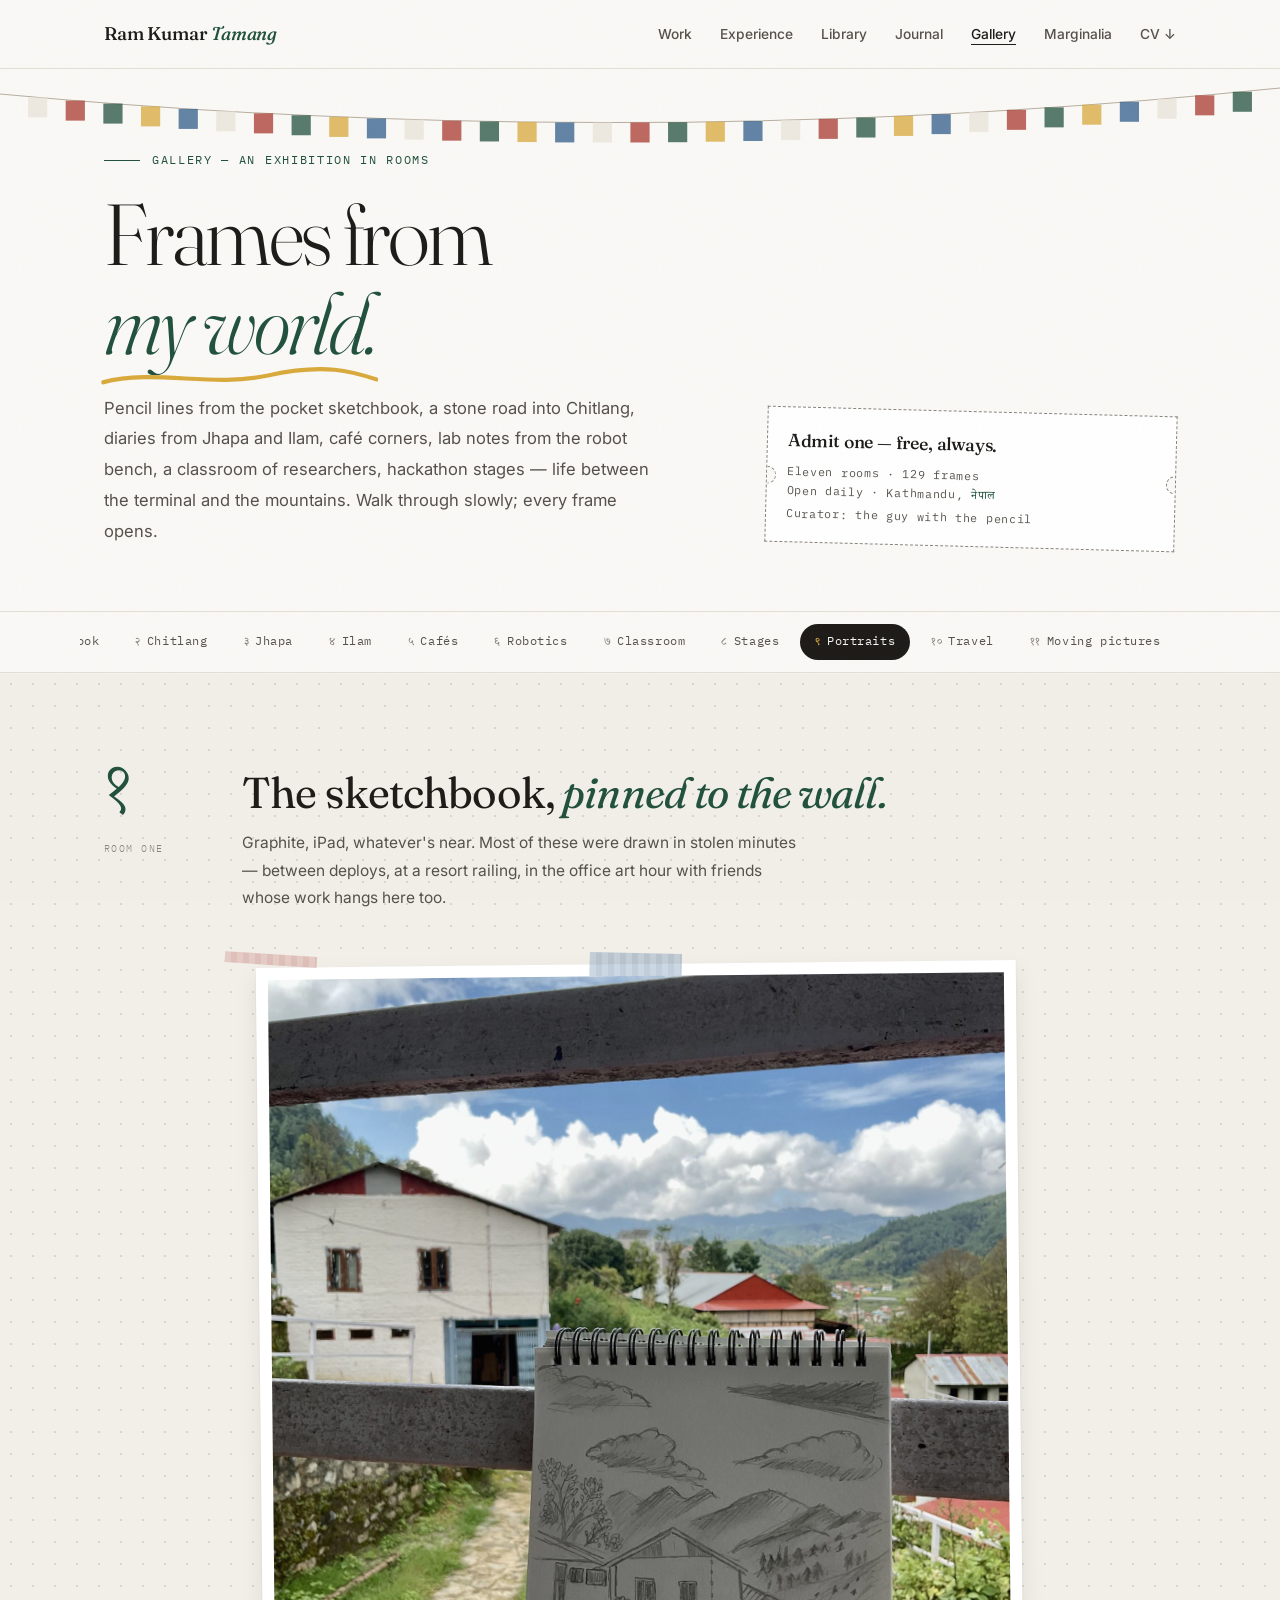
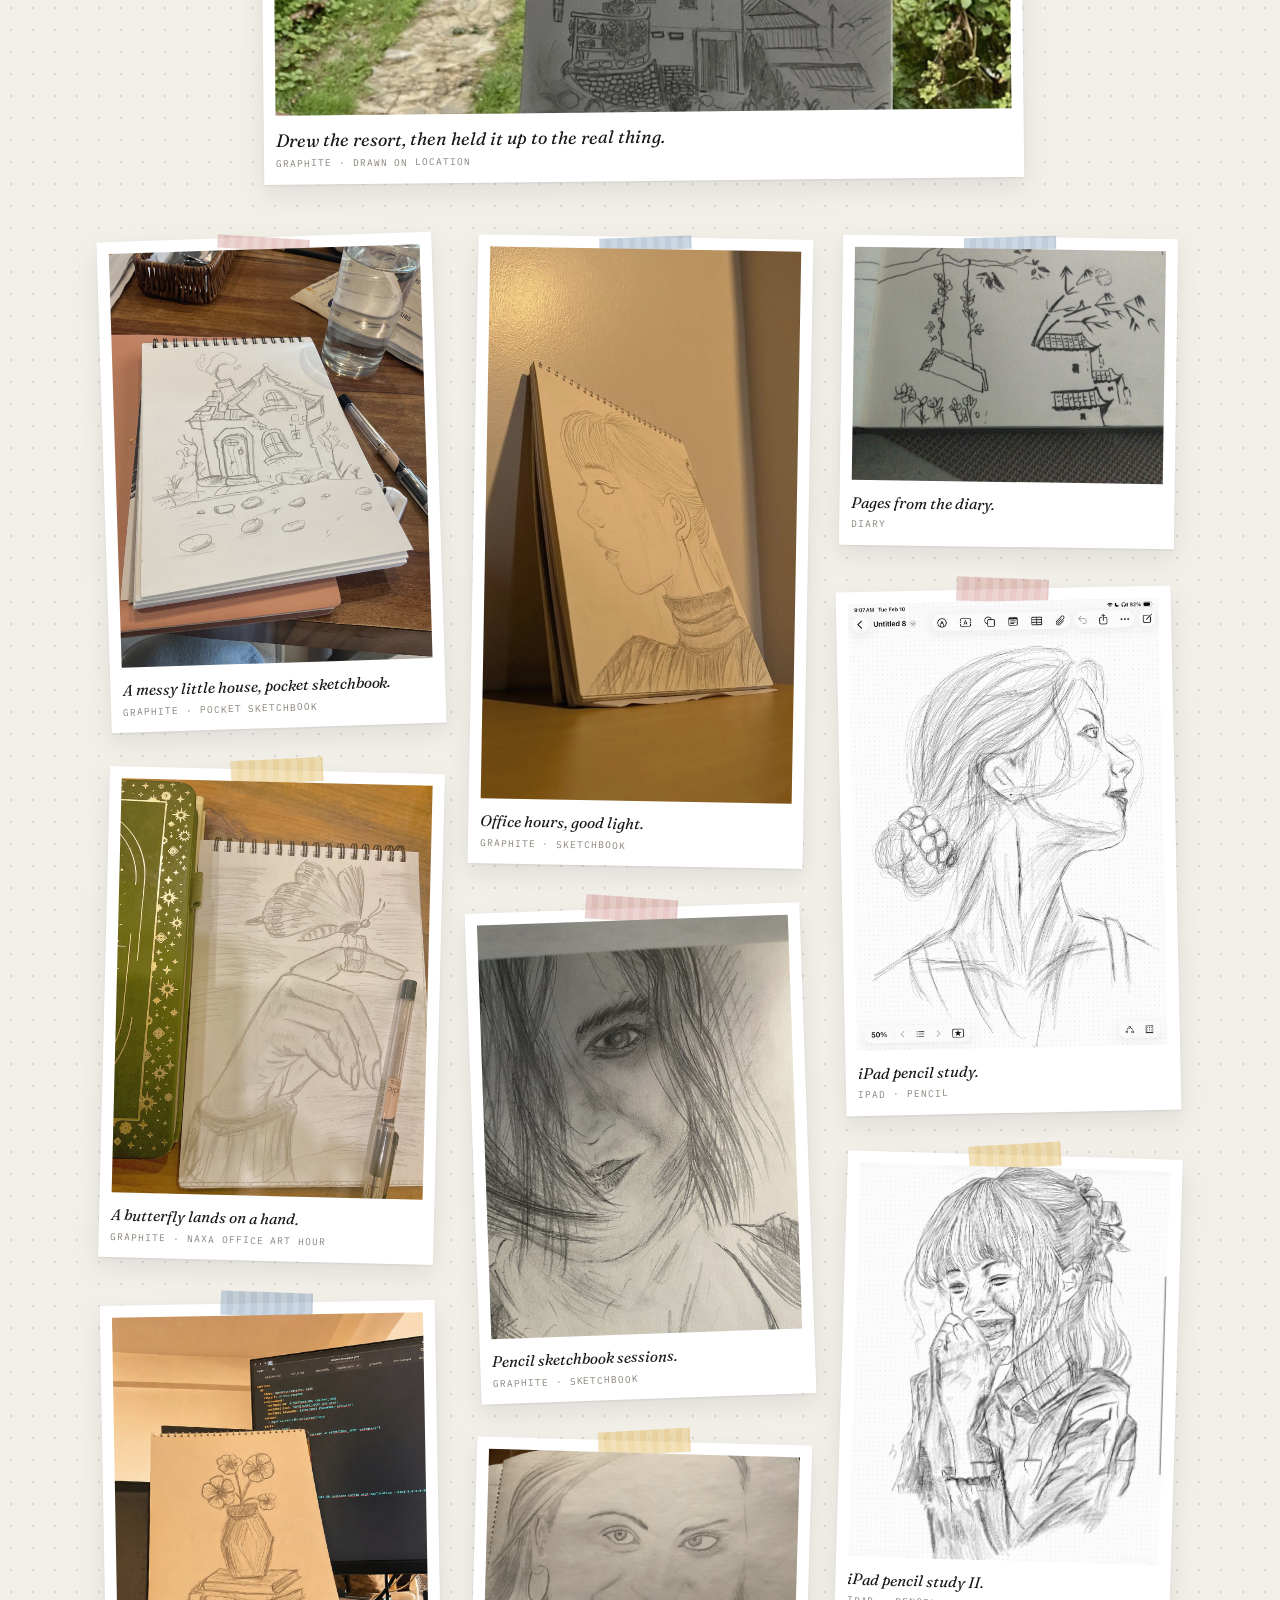
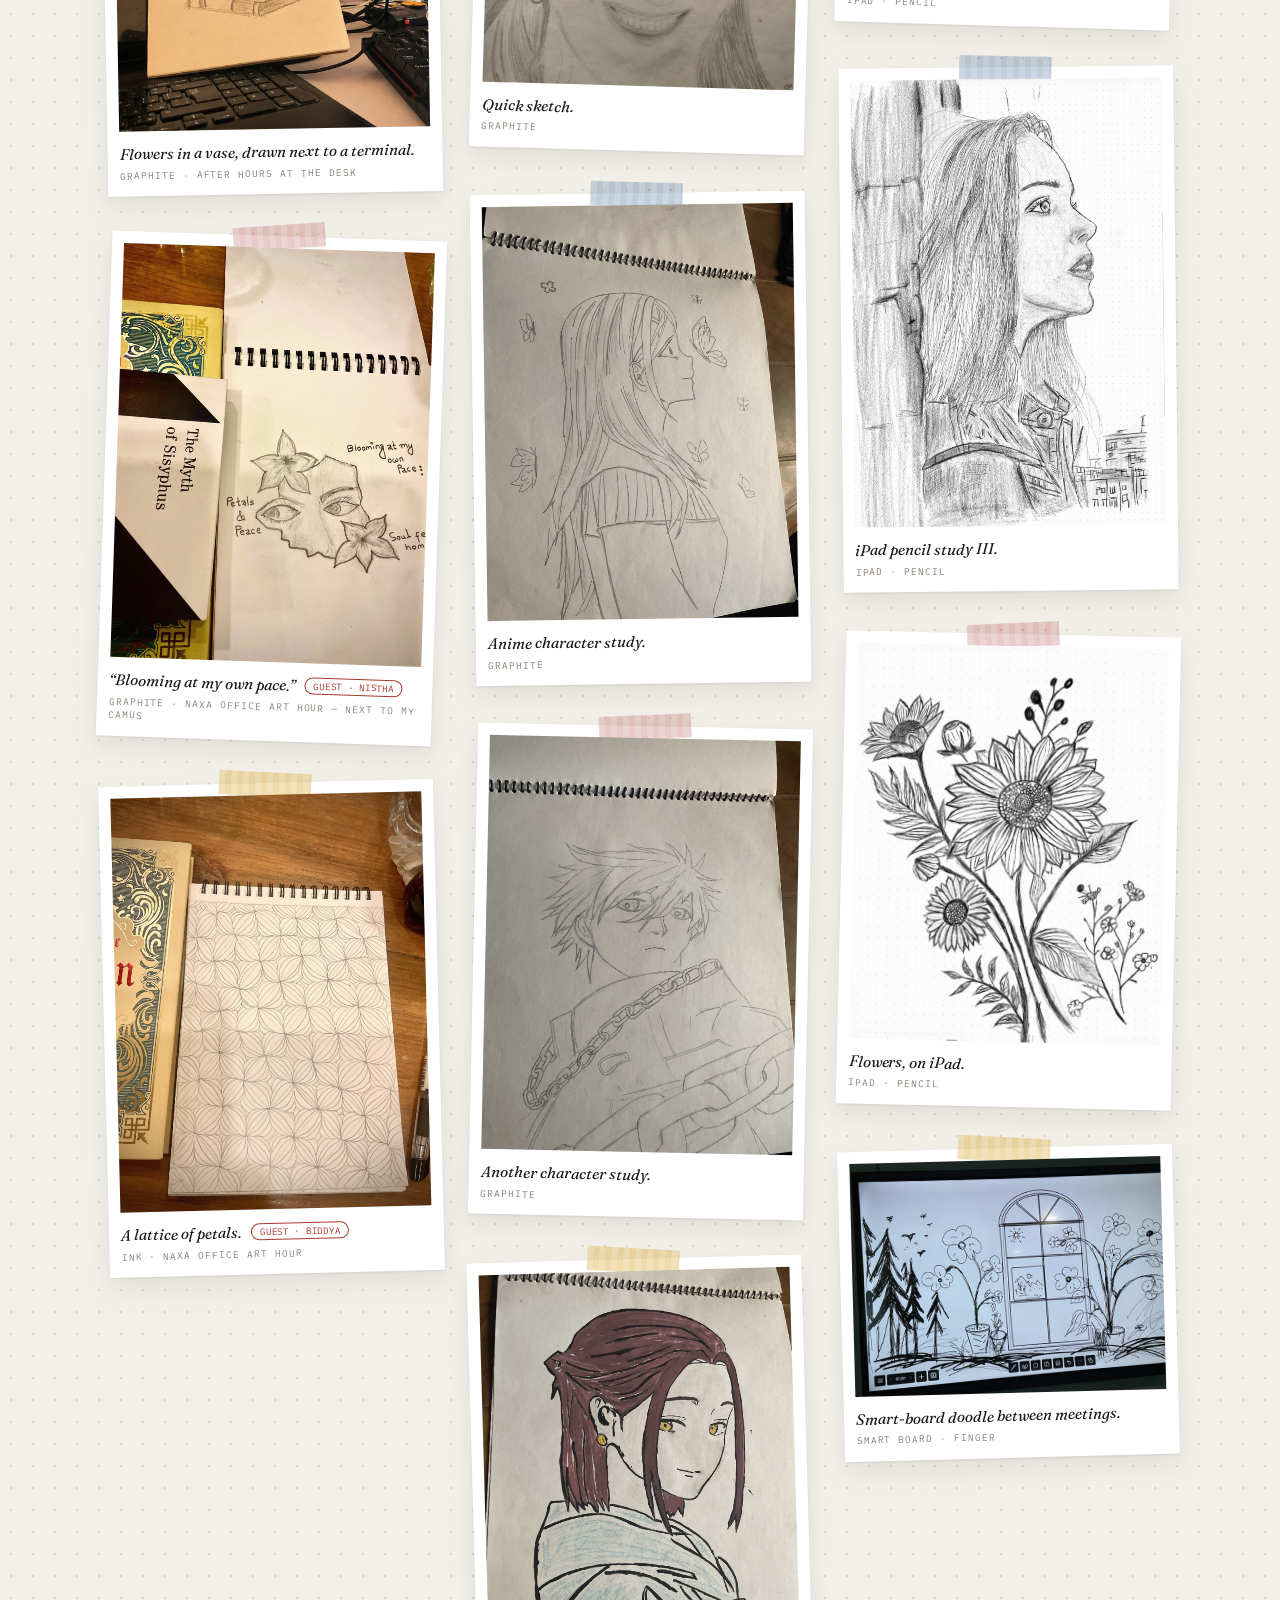
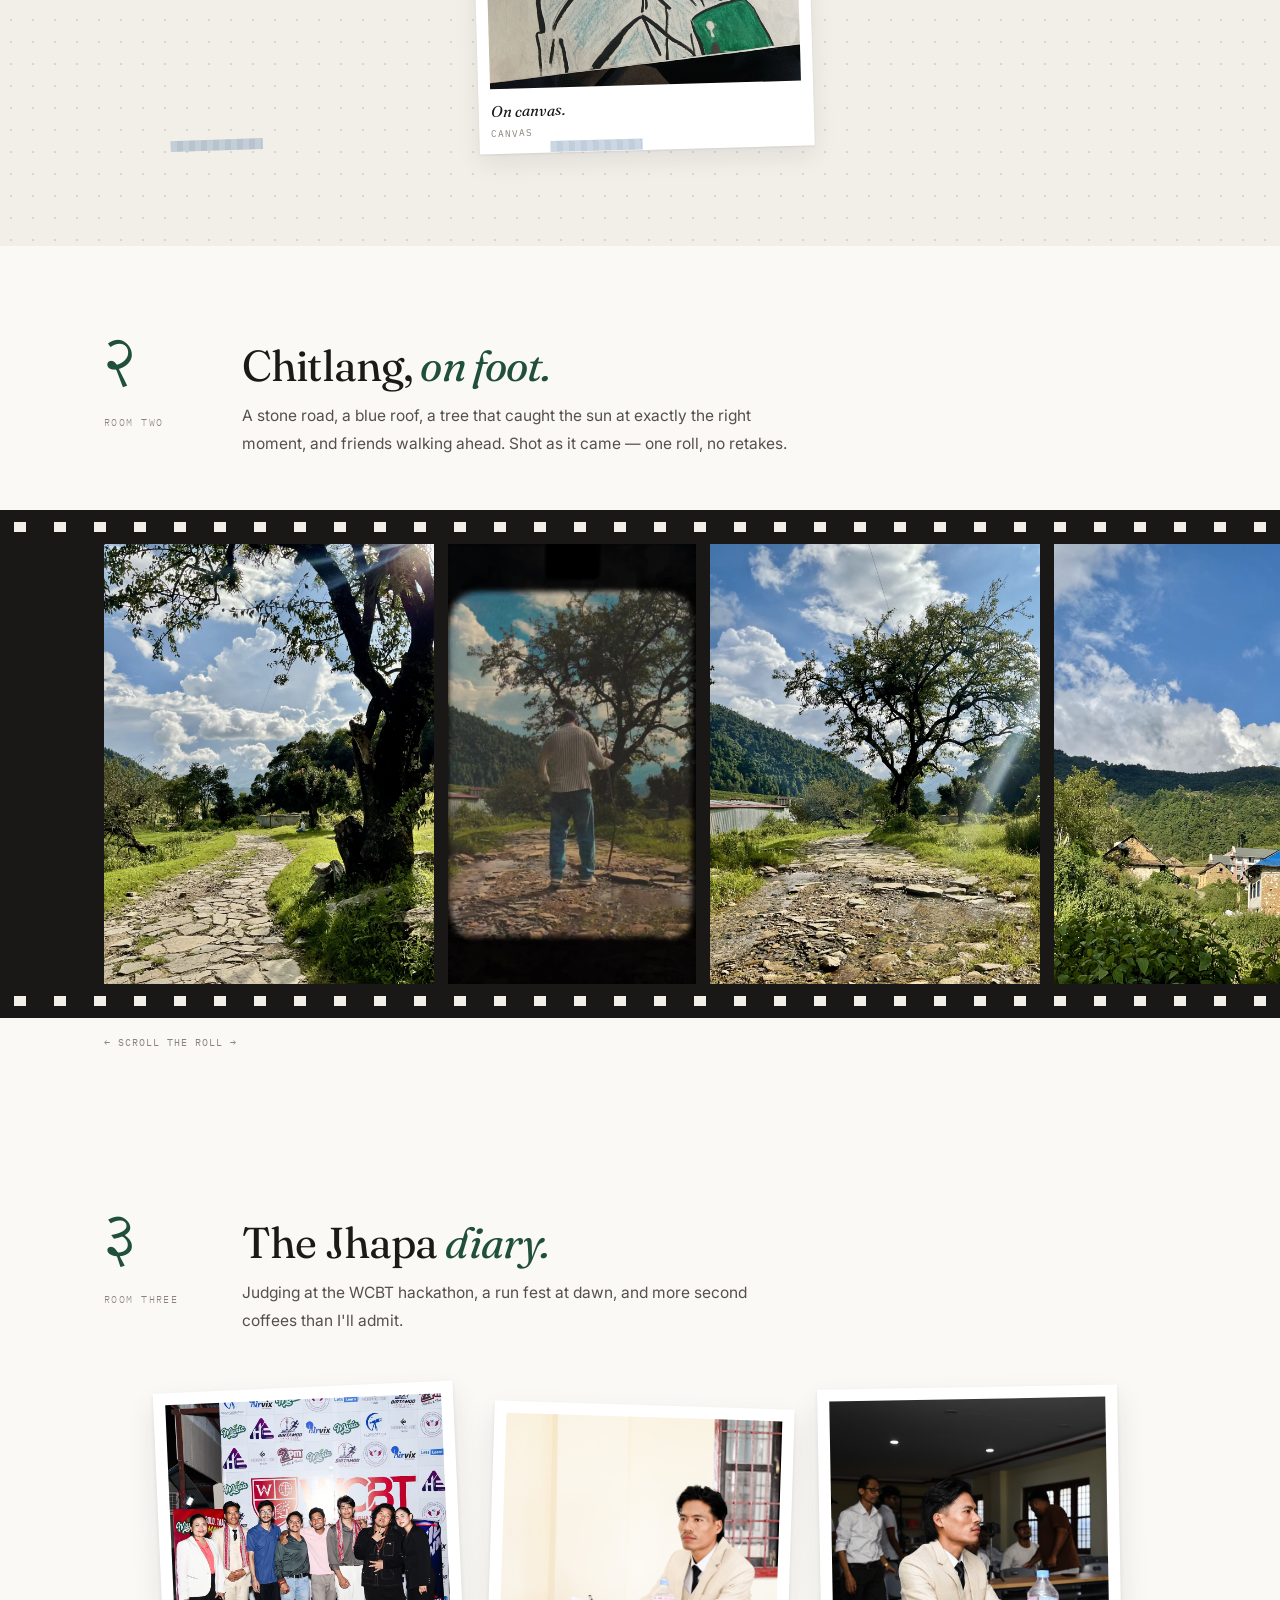
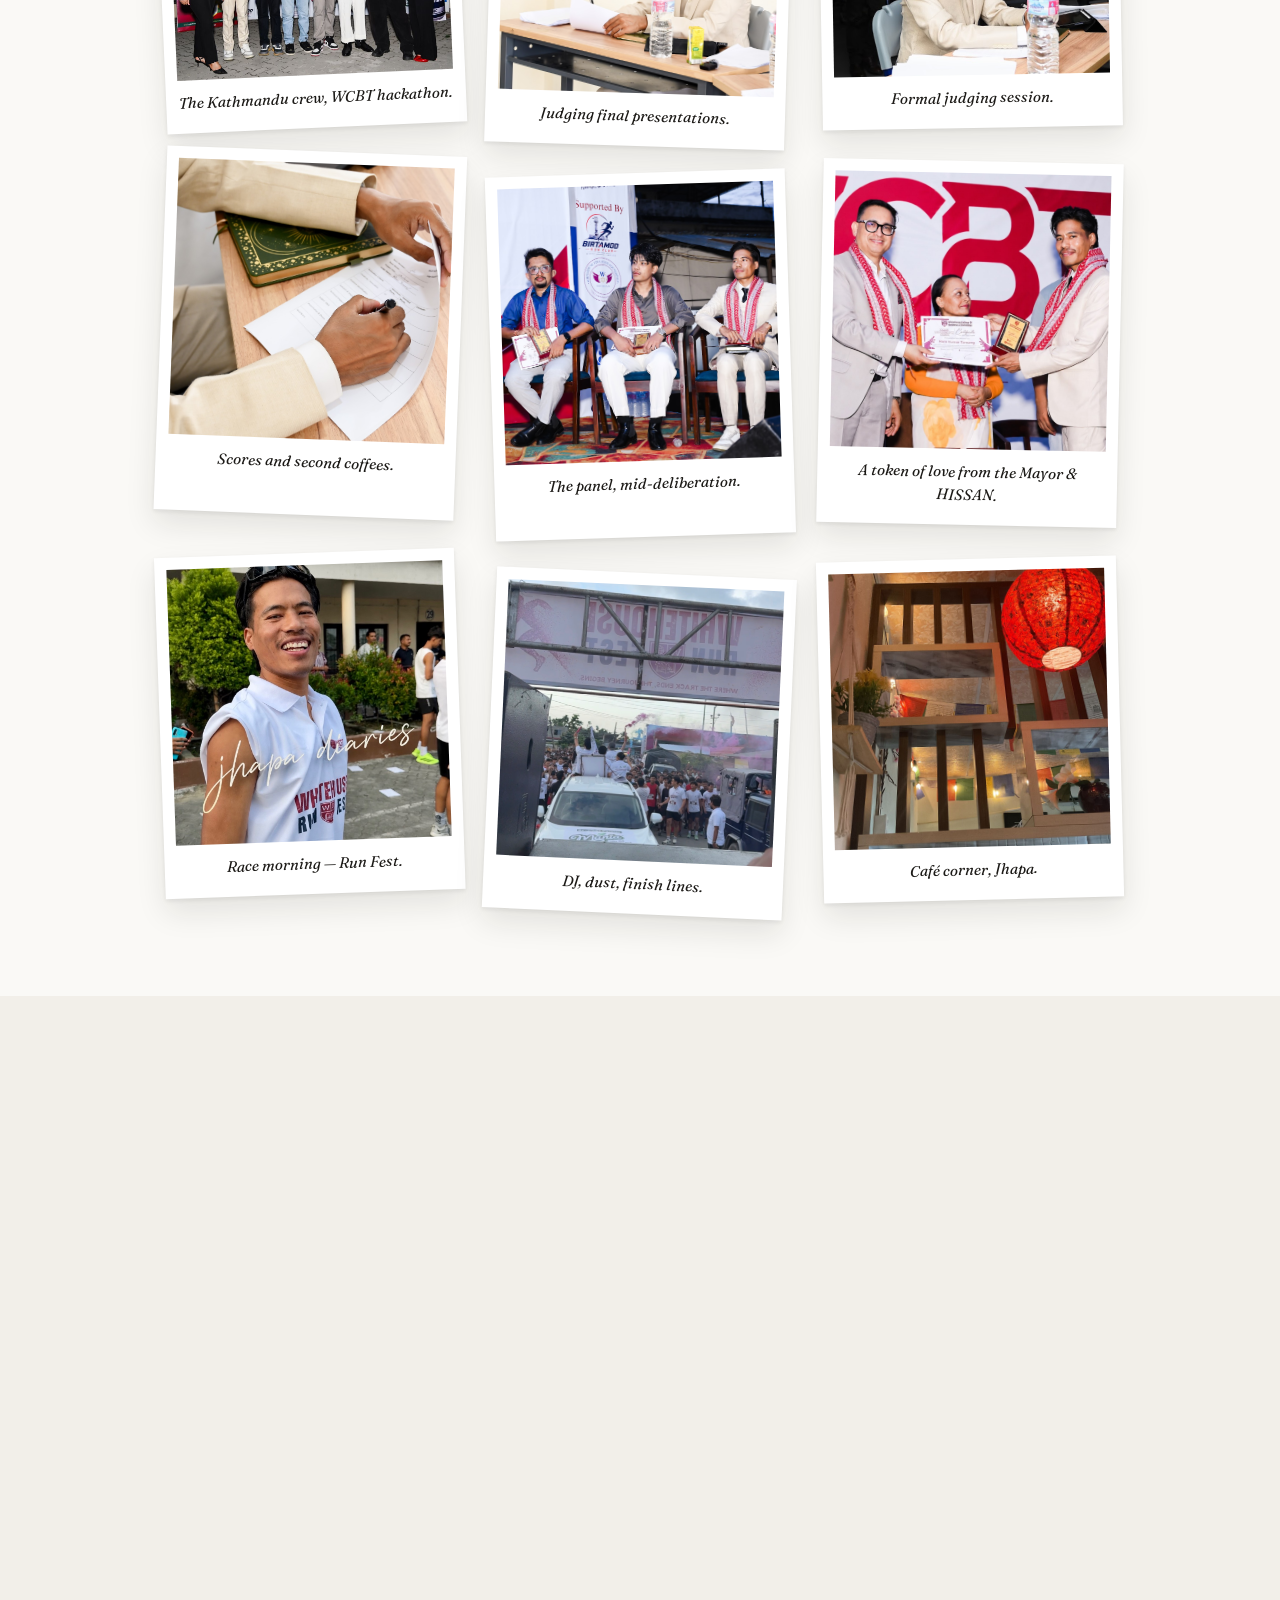
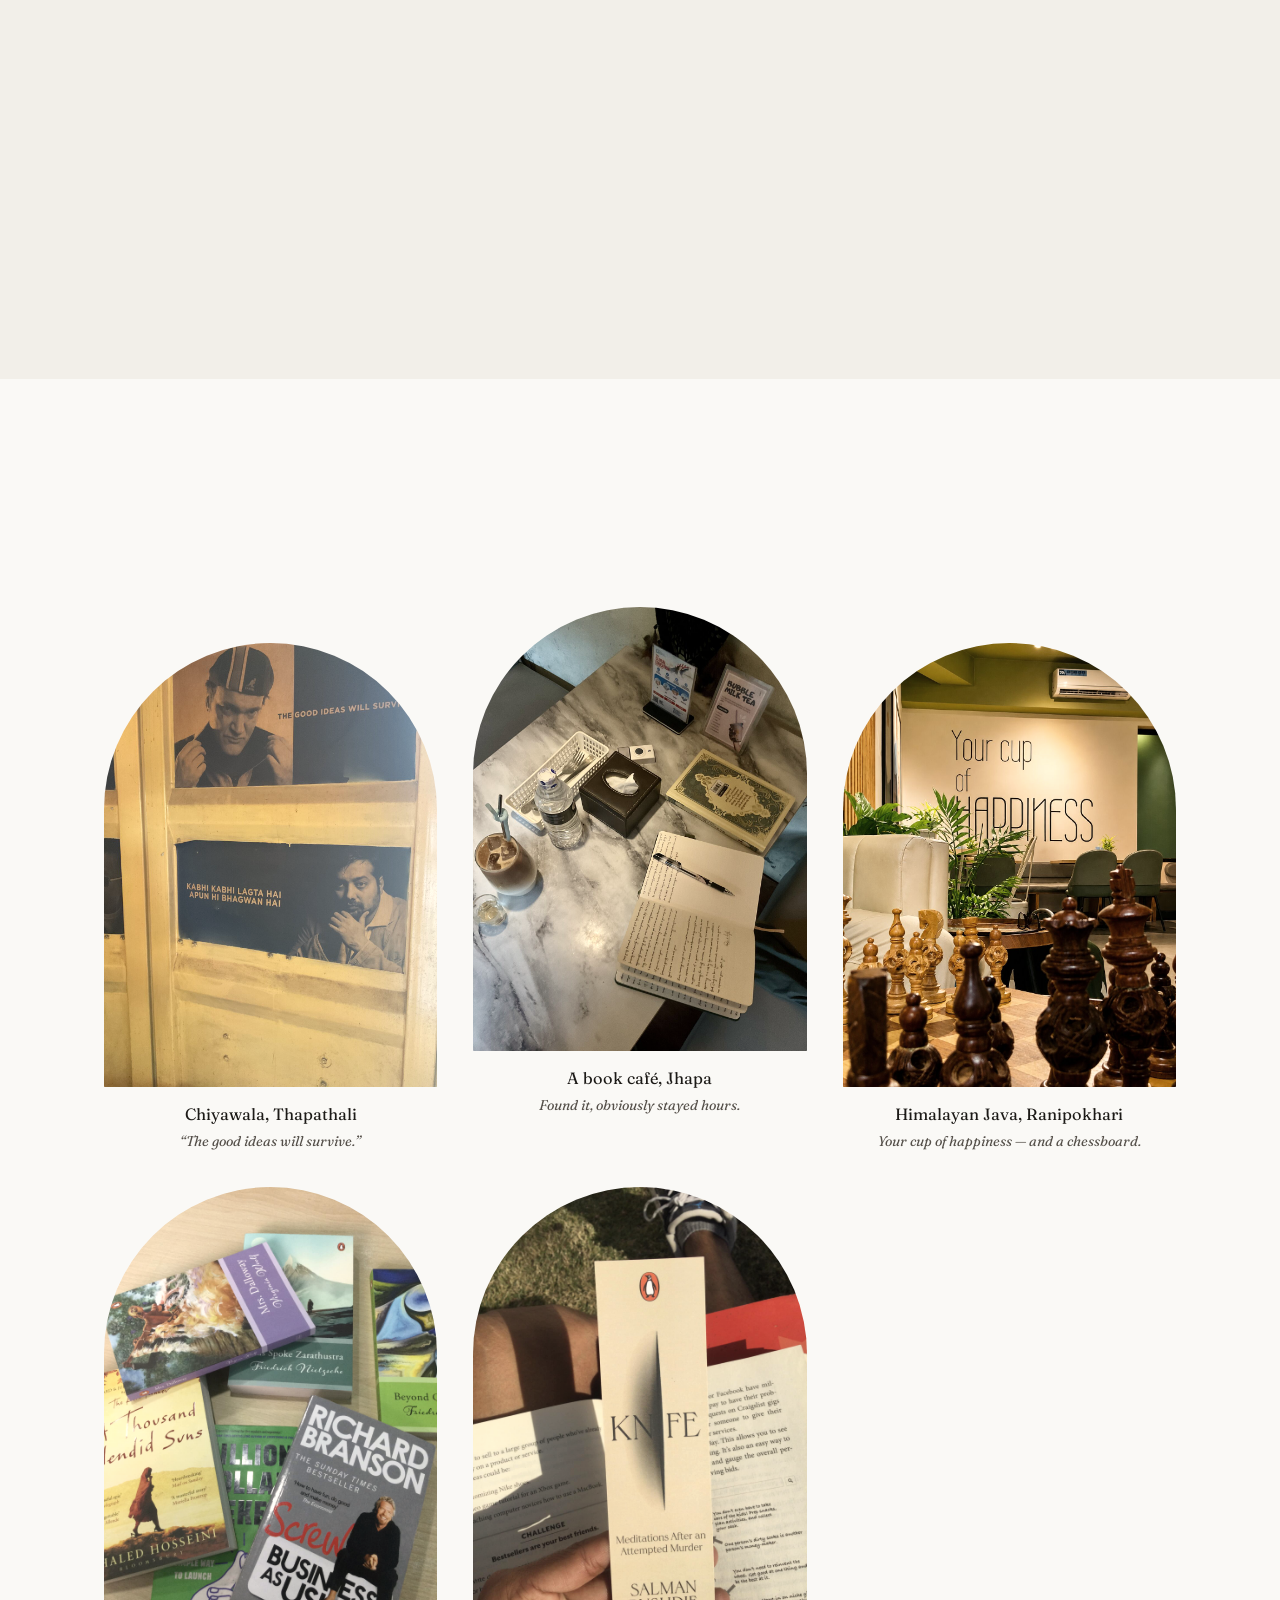
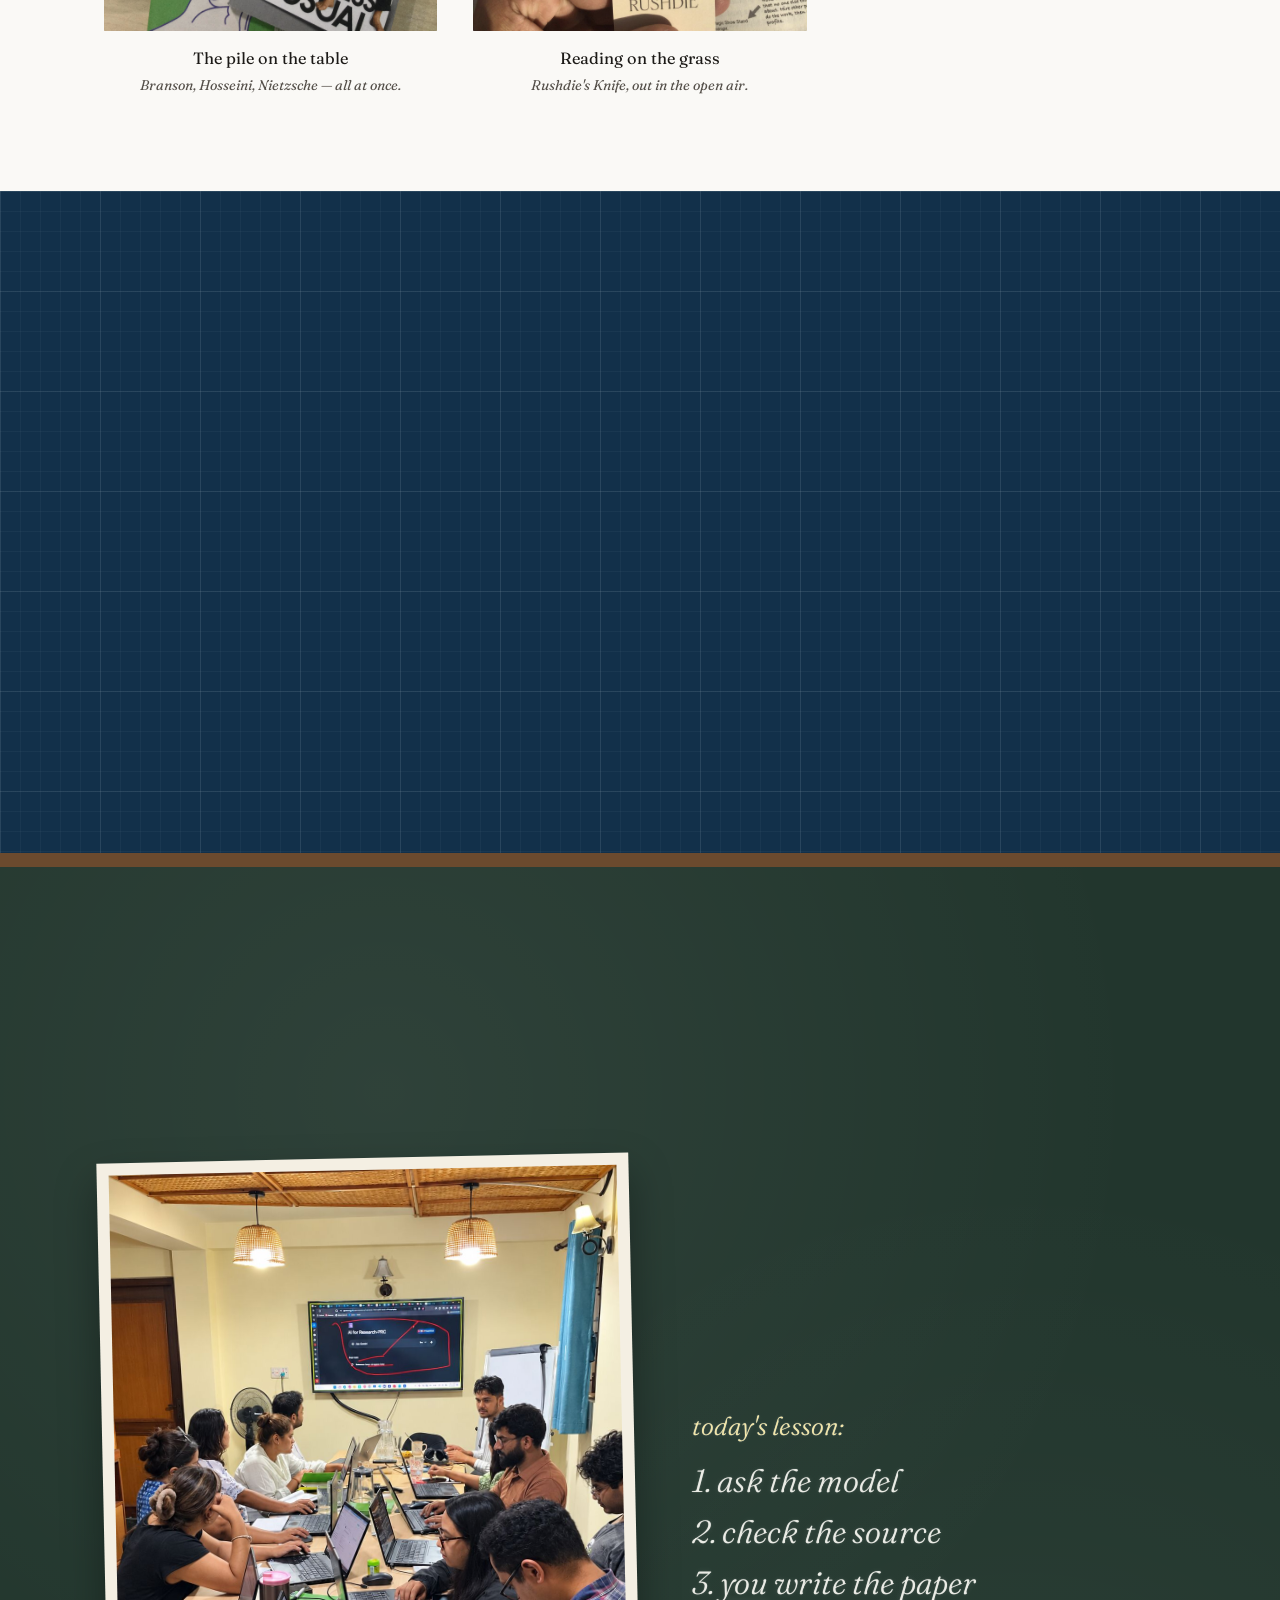
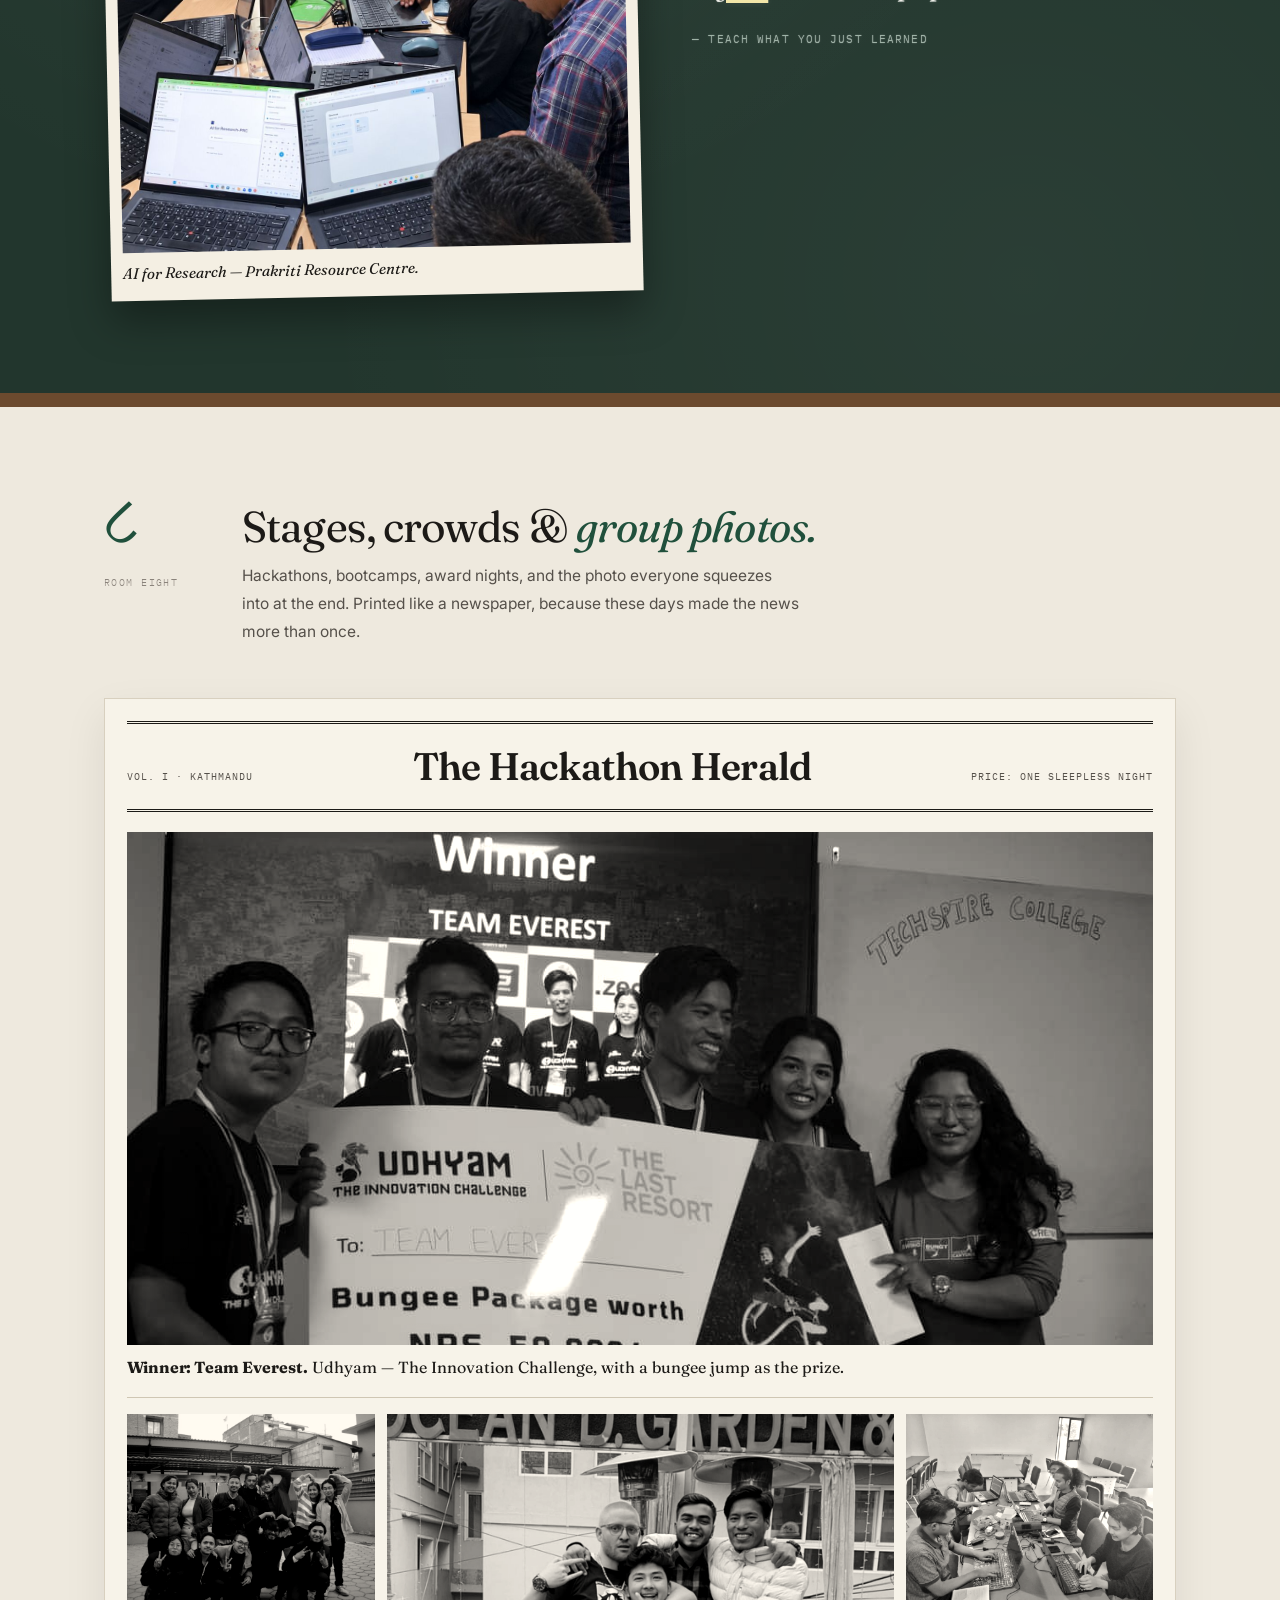
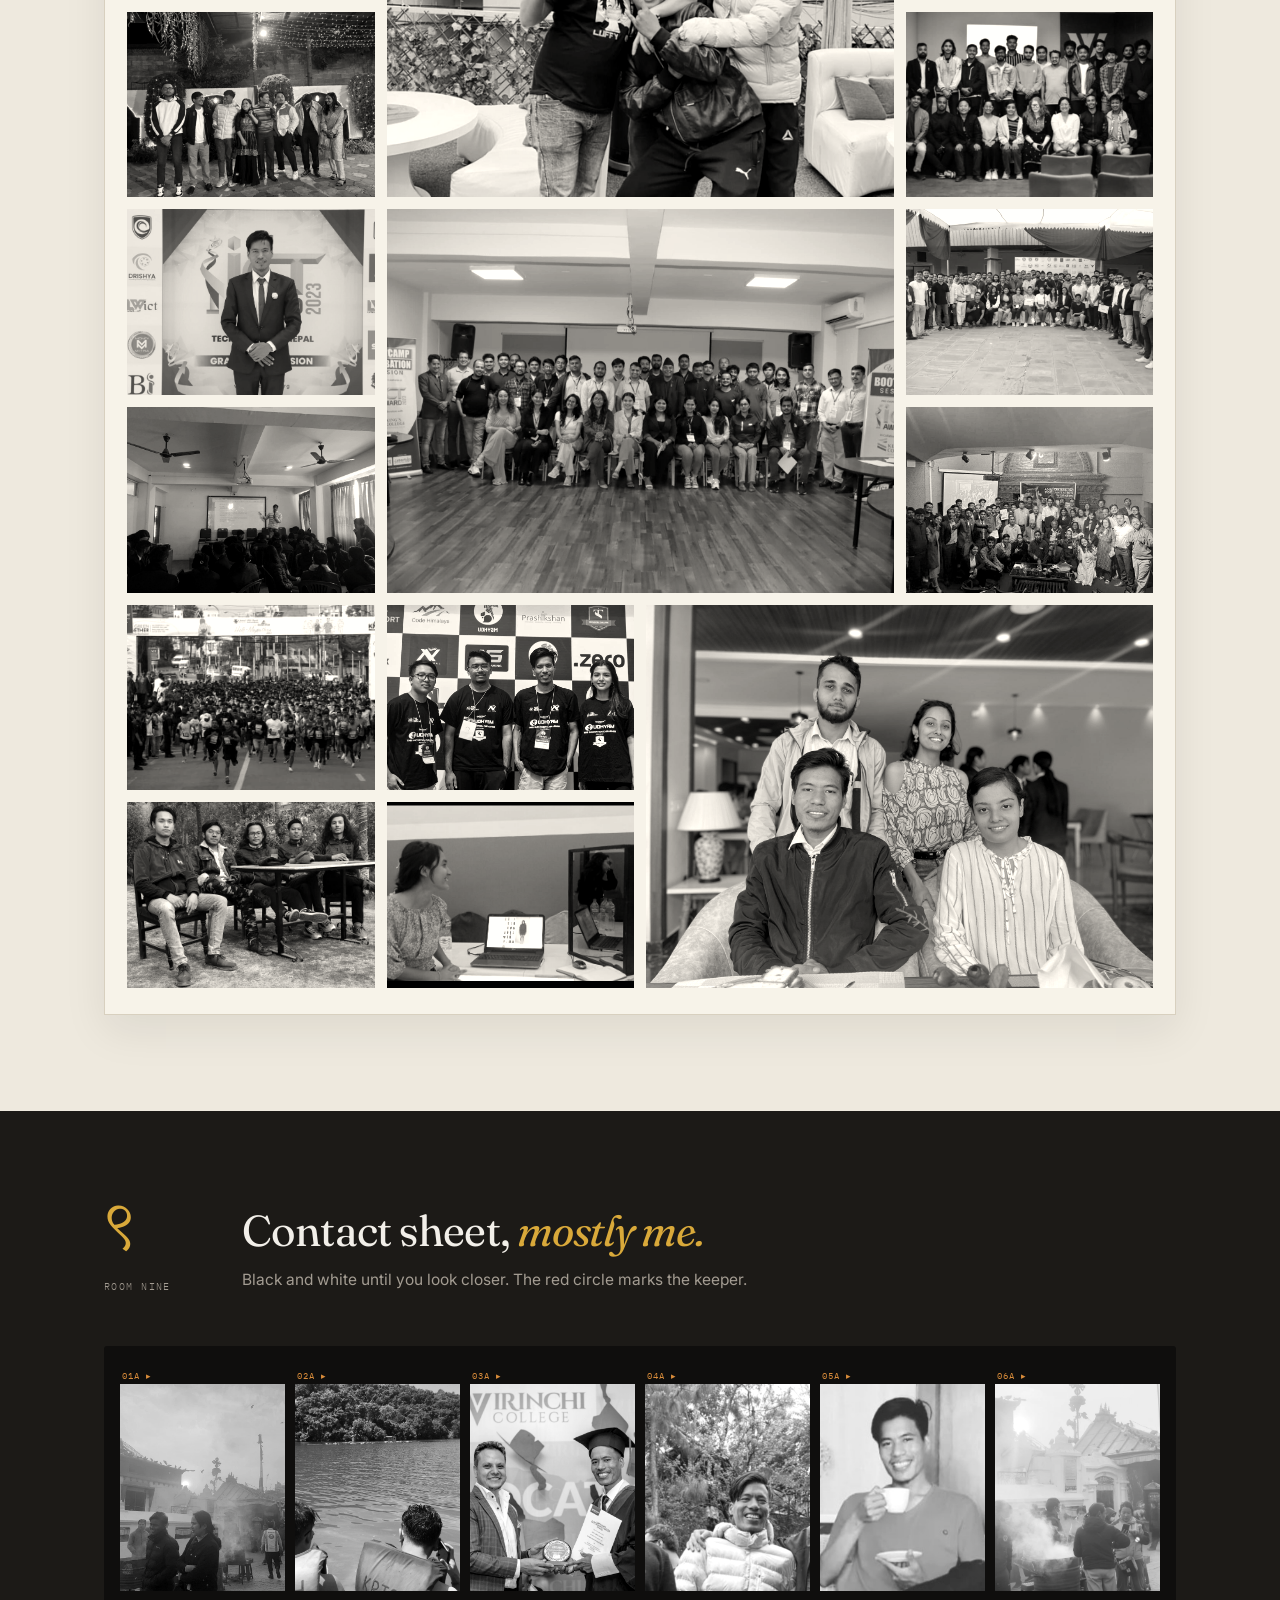
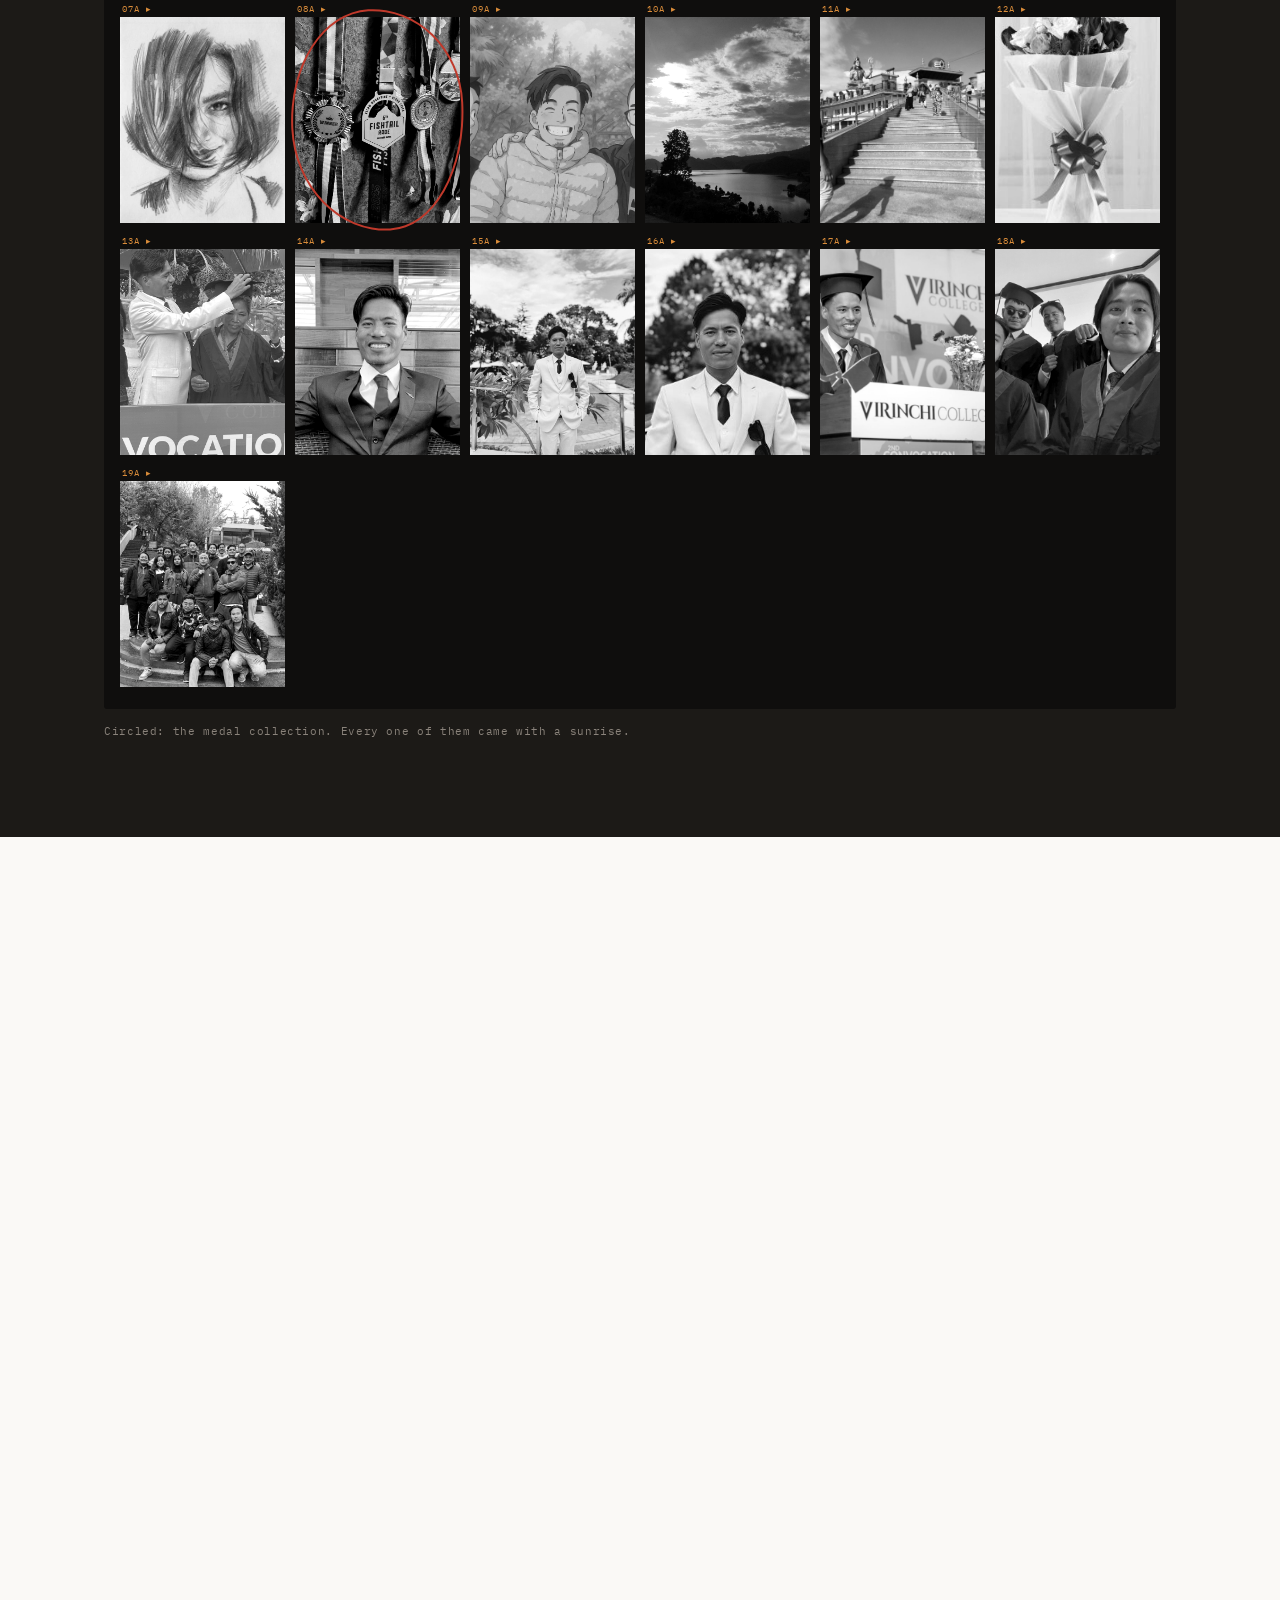
==== commit 7c64bebd: "Gallery: hang the forgotten photos — new 'Hackathon Herald' Stages room, InMoov hand in Robotics, bo" ====
--- a/gallery/index.html
+++ b/gallery/index.html
@@ -260,7 +260,7 @@
         #robotics .room-no { color: #9CC3E4; }
         #robotics .room-no small, #robotics .wall-text { color: #9FB6C9; }
         #robotics h2 em { color: #9CC3E4; }
-        .blueprint { display: grid; grid-template-columns: 1fr 1fr; gap: 36px; }
+        .blueprint { display: grid; grid-template-columns: repeat(3, 1fr); gap: 32px; }
         .blueprint figure { border: 1px solid rgba(220,232,242,0.45); padding: 10px; position: relative; }
         .blueprint figure::before, .blueprint figure::after {
             content: ''; position: absolute; width: 14px; height: 14px; border: 1px solid #DCE8F2;
@@ -291,7 +291,26 @@
         .chalk u { text-decoration-color: #F2E6A8; text-underline-offset: 6px; }
         .chalk span { display: block; margin-top: 22px; font-family: var(--mono); font-style: normal; font-size: 0.7rem; letter-spacing: 0.1em; color: #9FB3A7; text-transform: uppercase; }
 
-        /* ── VIII. PORTRAITS — contact sheet ── */
+        /* ── VIII. STAGES — newspaper ── */
+        #stages { background: #EEE9DE; }
+        .herald { background: #F7F3E9; border: 1px solid #D8D0BF; padding: 22px 22px 26px; box-shadow: 0 16px 40px rgba(28,26,23,0.08); }
+        .herald-mast {
+            display: flex; justify-content: space-between; align-items: baseline; gap: 12px;
+            border-top: 3px double var(--ink); border-bottom: 3px double var(--ink); padding: 10px 0; margin-bottom: 20px;
+            font-family: var(--mono); font-size: 0.62rem; letter-spacing: 0.1em; text-transform: uppercase; color: var(--ink-2);
+        }
+        .herald-mast b { font-family: var(--serif); font-weight: 600; font-size: clamp(1.4rem, 3.6vw, 2.4rem); letter-spacing: -0.02em; text-transform: none; color: var(--ink); }
+        .herald img { width: 100%; display: block; filter: grayscale(1) contrast(1.1) sepia(0.15); transition: filter .5s; }
+        .herald figure:hover img { filter: none; }
+        .herald .lead { margin-bottom: 18px; }
+        .herald .lead img { aspect-ratio: 16/8; object-fit: cover; }
+        .herald .lead figcaption { font-family: var(--serif); font-size: 1rem; color: var(--ink); margin-top: 10px; }
+        .herald-grid { display: grid; grid-template-columns: repeat(4, 1fr); gap: 12px; border-top: 1px solid #CFC6B3; padding-top: 16px; grid-auto-flow: dense; }
+        .herald-grid img { aspect-ratio: 4/3; object-fit: cover; }
+        .herald-grid .w2 { grid-column: span 2; grid-row: span 2; }
+        .herald-grid .w2 img { height: 100%; }
+
+        /* ── IX. PORTRAITS — contact sheet ── */
         #portraits { background: #1C1A17; color: #F2EFE9; }
         #portraits .room-no { color: var(--gold); }
         #portraits .room-no small, #portraits .wall-text { color: #A39C92; }
@@ -307,13 +326,13 @@
         }
         .contact-note { font-family: var(--mono); font-size: 0.66rem; color: #8A837B; letter-spacing: 0.06em; margin-top: 14px; }
 
-        /* ── IX. TRAVEL — salon hang ── */
+        /* ── X. TRAVEL — salon hang ── */
         .salon { columns: 4 220px; column-gap: 14px; }
         .salon figure { break-inside: avoid; margin-bottom: 14px; overflow: hidden; }
         .salon img { width: 100%; transition: transform .7s cubic-bezier(.2,.7,.3,1), filter .5s; filter: saturate(0.9); }
         .salon figure:hover img { transform: scale(1.04); filter: saturate(1.05); }
 
-        /* ── X. MOVING PICTURES — cinema ── */
+        /* ── XI. MOVING PICTURES — cinema ── */
         #moving { background: #0E0D0C; color: #F2EFE9; }
         #moving .room-no { color: var(--gold); }
         #moving .room-no small, #moving .wall-text { color: #A39C92; }
@@ -409,6 +428,9 @@
             .blueprint { grid-template-columns: 1fr; }
             .board { grid-template-columns: 1fr; gap: 36px; }
             .contact { grid-template-columns: repeat(3, 1fr); padding: 14px 10px; }
+            .herald { padding: 14px; }
+            .herald-mast span { display: none; }
+            .herald-grid { grid-template-columns: repeat(2, 1fr); }
             .salon { columns: 2; }
             .cinema video { height: 240px; }
             .pin.feature { margin-bottom: 44px; }
@@ -449,13 +471,13 @@
             <h1>Frames from <em>my world.<svg viewBox="0 0 300 20" preserveAspectRatio="none" aria-hidden="true"><path d="M4 14 C 60 4, 120 18, 180 9 S 270 6, 296 12"/></svg></em></h1>
             <p class="page-lede">
                 Pencil lines from the pocket sketchbook, a stone road into Chitlang, diaries from Jhapa and Ilam,
-                café corners, lab notes from the robot bench, a classroom of researchers — life between the terminal and the mountains.
+                café corners, lab notes from the robot bench, a classroom of researchers, hackathon stages — life between the terminal and the mountains.
                 Walk through slowly; every frame opens.
             </p>
         </div>
         <div class="ticket">
             <b>Admit one — free, always.</b>
-            Ten rooms · <span id="frameCount">–</span> frames<br/>
+            Eleven rooms · <span id="frameCount">–</span> frames<br/>
             Open daily · Kathmandu, <span class="np">नेपाल</span><br/>
             Curator: the guy with the pencil
         </div>
@@ -472,9 +494,10 @@
         <a href="#cafes"><i>५</i>Cafés</a>
         <a href="#robotics"><i>६</i>Robotics</a>
         <a href="#classroom"><i>७</i>Classroom</a>
-        <a href="#portraits"><i>८</i>Portraits</a>
-        <a href="#travel"><i>९</i>Travel</a>
-        <a href="#moving"><i>१०</i>Moving pictures</a>
+        <a href="#stages"><i>८</i>Stages</a>
+        <a href="#portraits"><i>९</i>Portraits</a>
+        <a href="#travel"><i>१०</i>Travel</a>
+        <a href="#moving"><i>११</i>Moving pictures</a>
     </div>
 </nav>
 
@@ -719,6 +742,14 @@
                 <img src="/images/gallery/himalayan-java-ranipokhari.jpg" alt="Chess pieces in the foreground at Himalayan Java, Ranipokhari, wall reading Your cup of happiness" loading="lazy"/>
                 <figcaption>Himalayan Java, Ranipokhari<i>Your cup of happiness — and a chessboard.</i></figcaption>
             </figure>
+            <figure class="arch">
+                <img src="/images/me06.jpeg" alt="A pile of books including Screw Business as Usual and A Thousand Splendid Suns" loading="lazy"/>
+                <figcaption>The pile on the table<i>Branson, Hosseini, Nietzsche — all at once.</i></figcaption>
+            </figure>
+            <figure class="arch">
+                <img src="/images/me07.jpeg" alt="Salman Rushdie's Knife held open outdoors" loading="lazy"/>
+                <figcaption>Reading on the grass<i>Rushdie's Knife, out in the open air.</i></figcaption>
+            </figure>
         </div>
     </div>
 </section>
@@ -741,6 +772,10 @@
             <figure>
                 <img src="/images/robotics/finding_revolution_of_tyre.jpeg" alt="Tyre revolution calculation" loading="lazy"/>
                 <figcaption><b>FIG. 2</b> — Finding wheel revolutions for odometry.</figcaption>
+            </figure>
+            <figure>
+                <img src="/images/robotics/inmoov-hand.jpg" alt="3D-printed InMoov robot hand holding up two fingers" loading="lazy"/>
+                <figcaption><b>FIG. 3</b> — InMoov hand: printed, strung, and already making the peace sign.</figcaption>
             </figure>
         </div>
     </div>
@@ -773,11 +808,53 @@
     </div>
 </section>
 
-<!-- ═══ VIII. PORTRAITS ═══ -->
+<!-- ═══ VIII. STAGES ═══ -->
+<section class="room" id="stages">
+    <div class="wrap">
+        <div class="room-head rv">
+            <div class="room-no">८<small>Room eight</small></div>
+            <div>
+                <h2>Stages, crowds &amp; <em>group photos.</em></h2>
+                <p class="wall-text">Hackathons, bootcamps, award nights, and the photo everyone squeezes into at the end.
+                    Printed like a newspaper, because these days made the news more than once.</p>
+            </div>
+        </div>
+        <div class="herald rv">
+            <div class="herald-mast">
+                <span>Vol. I · Kathmandu</span>
+                <b>The Hackathon Herald</b>
+                <span>Price: one sleepless night</span>
+            </div>
+            <figure class="lead">
+                <img src="/images/stages/udhyam-team-everest.jpg" alt="Team Everest holding the winner's cheque at Udhyam, The Innovation Challenge" loading="lazy"/>
+                <figcaption><b>Winner: Team Everest.</b> Udhyam — The Innovation Challenge, with a bungee jump as the prize.</figcaption>
+            </figure>
+            <div class="herald-grid">
+            <figure><img src="/images/stages/stage-01.jpg" alt="Hackathon and event moment" loading="lazy"/></figure>
+            <figure class="w2"><img src="/images/stages/stage-02.jpg" alt="Hackathon and event moment" loading="lazy"/></figure>
+            <figure><img src="/images/stages/stage-03.jpg" alt="Hackathon and event moment" loading="lazy"/></figure>
+            <figure><img src="/images/stages/stage-04.jpg" alt="Hackathon and event moment" loading="lazy"/></figure>
+            <figure><img src="/images/stages/stage-05.jpg" alt="Hackathon and event moment" loading="lazy"/></figure>
+            <figure><img src="/images/stages/stage-06.jpg" alt="Hackathon and event moment" loading="lazy"/></figure>
+            <figure class="w2"><img src="/images/stages/stage-07.jpg" alt="Hackathon and event moment" loading="lazy"/></figure>
+            <figure><img src="/images/stages/stage-08.jpg" alt="Hackathon and event moment" loading="lazy"/></figure>
+            <figure><img src="/images/stages/stage-09.jpg" alt="Hackathon and event moment" loading="lazy"/></figure>
+            <figure><img src="/images/stages/stage-10.jpg" alt="Hackathon and event moment" loading="lazy"/></figure>
+            <figure><img src="/images/stages/stage-11.jpg" alt="Hackathon and event moment" loading="lazy"/></figure>
+            <figure><img src="/images/stages/stage-12.jpg" alt="Hackathon and event moment" loading="lazy"/></figure>
+            <figure class="w2"><img src="/images/stages/stage-13.jpg" alt="Hackathon and event moment" loading="lazy"/></figure>
+            <figure><img src="/images/stages/stage-14.jpg" alt="Hackathon and event moment" loading="lazy"/></figure>
+            <figure><img src="/images/stages/stage-15.jpg" alt="Hackathon and event moment" loading="lazy"/></figure>
+            </div>
+        </div>
+    </div>
+</section>
+
+<!-- ═══ IX. PORTRAITS ═══ -->
 <section class="room" id="portraits">
     <div class="wrap">
         <div class="room-head rv">
-            <div class="room-no">८<small>Room eight</small></div>
+            <div class="room-no">९<small>Room nine</small></div>
             <div>
                 <h2>Contact sheet, <em>mostly me.</em></h2>
                 <p class="wall-text">Black and white until you look closer. The red circle marks the keeper.</p>
@@ -791,9 +868,7 @@
             <figure><img src="/images/me2.jpg" alt="Portrait" loading="lazy"/></figure>
             <figure><img src="/images/me04.jpeg" alt="Portrait" loading="lazy"/></figure>
             <figure><img src="/images/me05.jpeg" alt="Portrait" loading="lazy"/></figure>
-            <figure><img src="/images/me06.jpeg" alt="Portrait" loading="lazy"/></figure>
             <figure class="circled"><img src="/images/medals.jpg" alt="My medal collection" loading="lazy"/><figcaption hidden>The medal collection.</figcaption></figure>
-            <figure><img src="/images/me07.jpeg" alt="Portrait" loading="lazy"/></figure>
             <figure><img src="/images/me10.jpg" alt="Portrait" loading="lazy"/></figure>
             <figure><img src="/images/me12.jpeg" alt="Portrait" loading="lazy"/></figure>
             <figure><img src="/images/me13.jpeg" alt="Portrait" loading="lazy"/></figure>
@@ -801,16 +876,20 @@
             <figure><img src="/images/me5.jpg" alt="Portrait" loading="lazy"/></figure>
             <figure><img src="/images/me7.jpeg" alt="Portrait" loading="lazy"/></figure>
             <figure><img src="/images/me9.jpg" alt="Portrait" loading="lazy"/></figure>
+            <figure><img src="/images/portrait-cream-suit.jpg" alt="Portrait in a cream suit" loading="lazy"/></figure>
+            <figure><img src="/images/portrait-convocation-podium.jpg" alt="Speaking at the Virinchi College convocation podium" loading="lazy"/></figure>
+            <figure><img src="/images/portrait-convocation-selfie.jpg" alt="Convocation selfie with friends in gowns" loading="lazy"/></figure>
+            <figure><img src="/images/portrait-group-steps.jpg" alt="Group photo on the steps" loading="lazy"/></figure>
         </div>
         <p class="contact-note">Circled: the medal collection. Every one of them came with a sunrise.</p>
     </div>
 </section>
 
-<!-- ═══ IX. TRAVEL ═══ -->
+<!-- ═══ X. TRAVEL ═══ -->
 <section class="room" id="travel">
     <div class="wrap">
         <div class="room-head rv">
-            <div class="room-no">९<small>Room nine</small></div>
+            <div class="room-no">१०<small>Room ten</small></div>
             <div>
                 <h2>Travel, <em>hung salon-style.</em></h2>
                 <p class="wall-text">Too many to label, too good to leave in the phone. Nepal, mostly — ridge after ridge.</p>
@@ -851,15 +930,23 @@
             <figure><img src="/images/13.jpg" alt="Travel frame" loading="lazy"/></figure>
             <figure><img src="/images/14.jpg" alt="Travel frame" loading="lazy"/></figure>
             <figure><img src="/images/15.jpg" alt="Travel frame" loading="lazy"/></figure>
+            <figure><img src="/images/travel-boudha-friends.jpg" alt="Friends looking out at Boudhanath stupa" loading="lazy"/></figure>
+            <figure><img src="/images/travel-waterfall.jpg" alt="Waterfall over mossy rocks" loading="lazy"/></figure>
+            <figure><img src="/images/travel-sea-of-clouds.jpg" alt="Clouds settling over green hills" loading="lazy"/></figure>
+            <figure><img src="/images/travel-hillside-smoke.jpg" alt="Hillside house with prayer flags and rising smoke" loading="lazy"/></figure>
+            <figure><img src="/images/travel-village-huts.jpg" alt="Village huts on a hillside" loading="lazy"/></figure>
+            <figure><img src="/images/travel-lakeside-lunch.jpg" alt="Lunch by the lake" loading="lazy"/></figure>
+            <figure><img src="/images/travel-canopy-walk.jpg" alt="Canopy walk above the forest" loading="lazy"/></figure>
+            <figure><img src="/images/travel-canopy-walk-2.jpg" alt="On the canopy walk" loading="lazy"/></figure>
         </div>
     </div>
 </section>
 
-<!-- ═══ X. MOVING PICTURES ═══ -->
+<!-- ═══ XI. MOVING PICTURES ═══ -->
 <section class="room" id="moving">
     <div class="wrap">
         <div class="room-head rv">
-            <div class="room-no">१०<small>Room ten</small></div>
+            <div class="room-no">११<small>Room eleven</small></div>
             <div>
                 <h2>Moving <em>pictures.</em></h2>
                 <p class="wall-text">Lights down. Hover to play, tap for sound.</p>
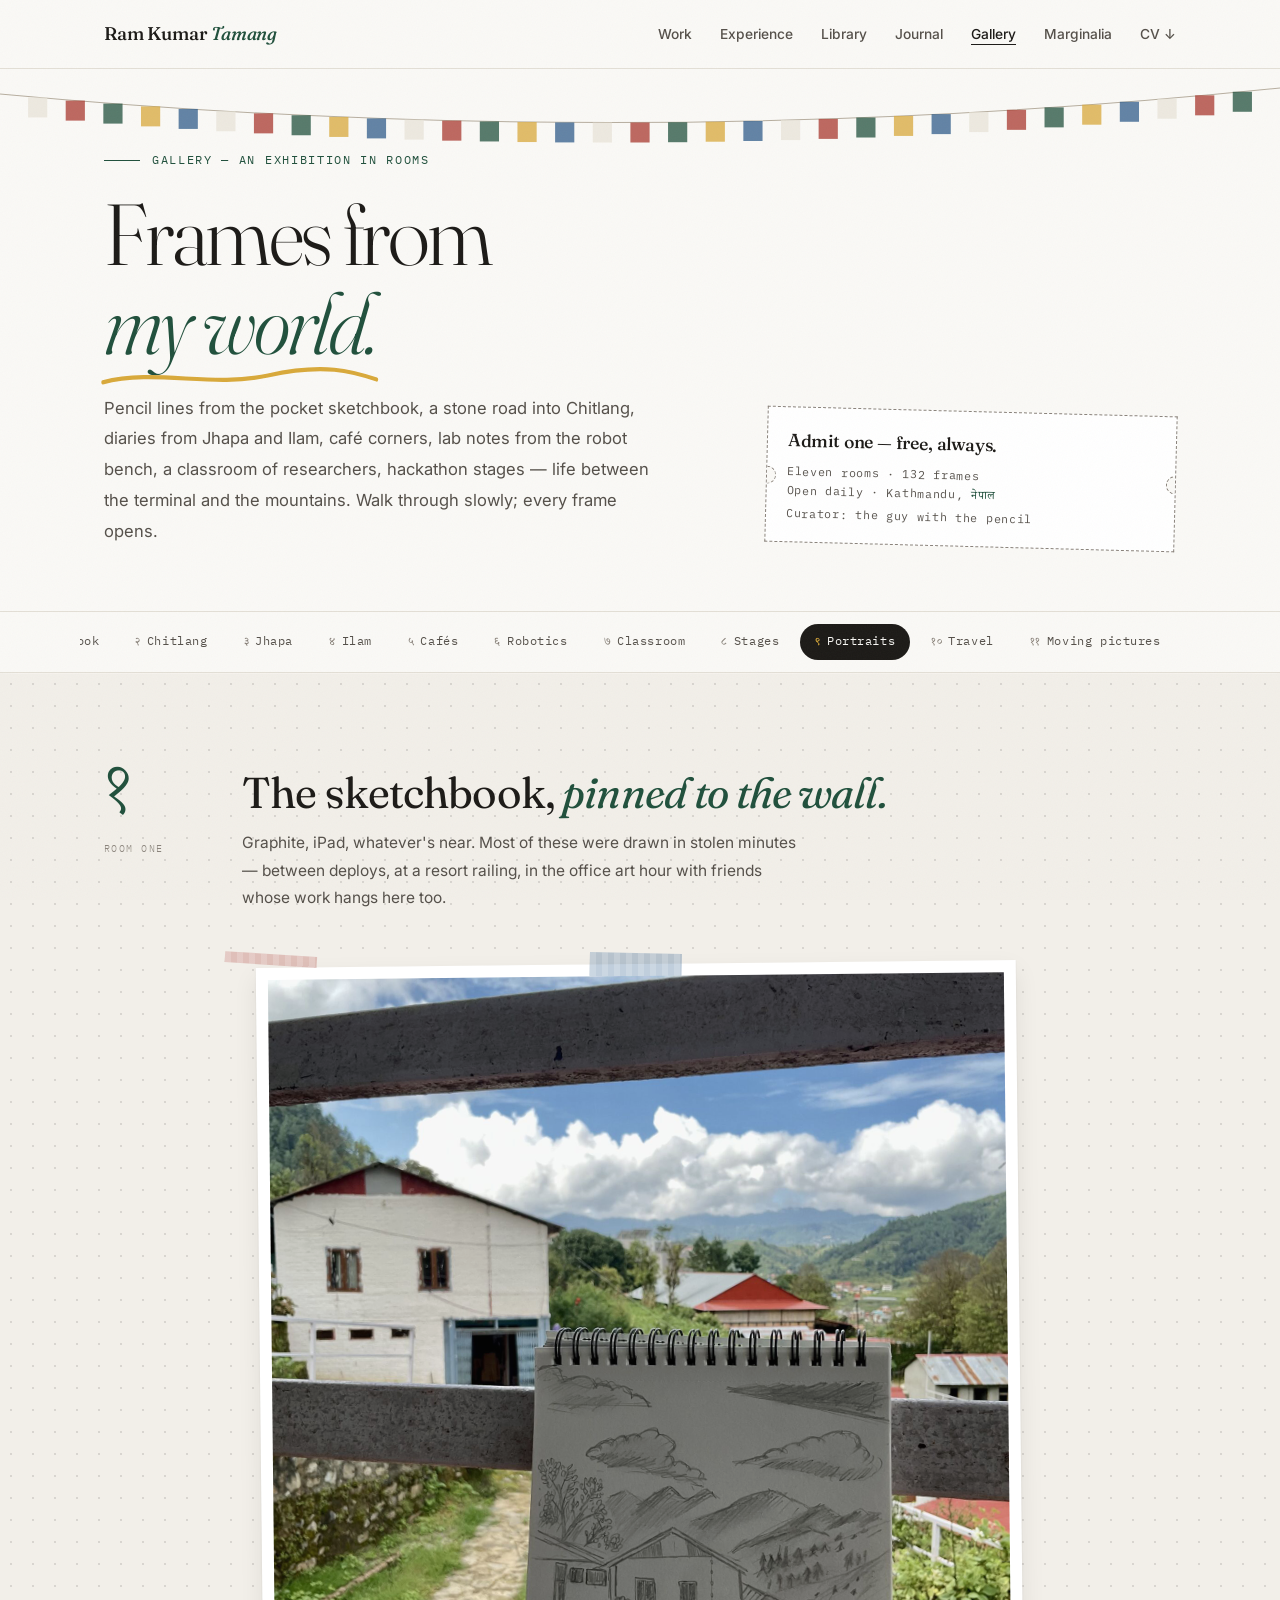
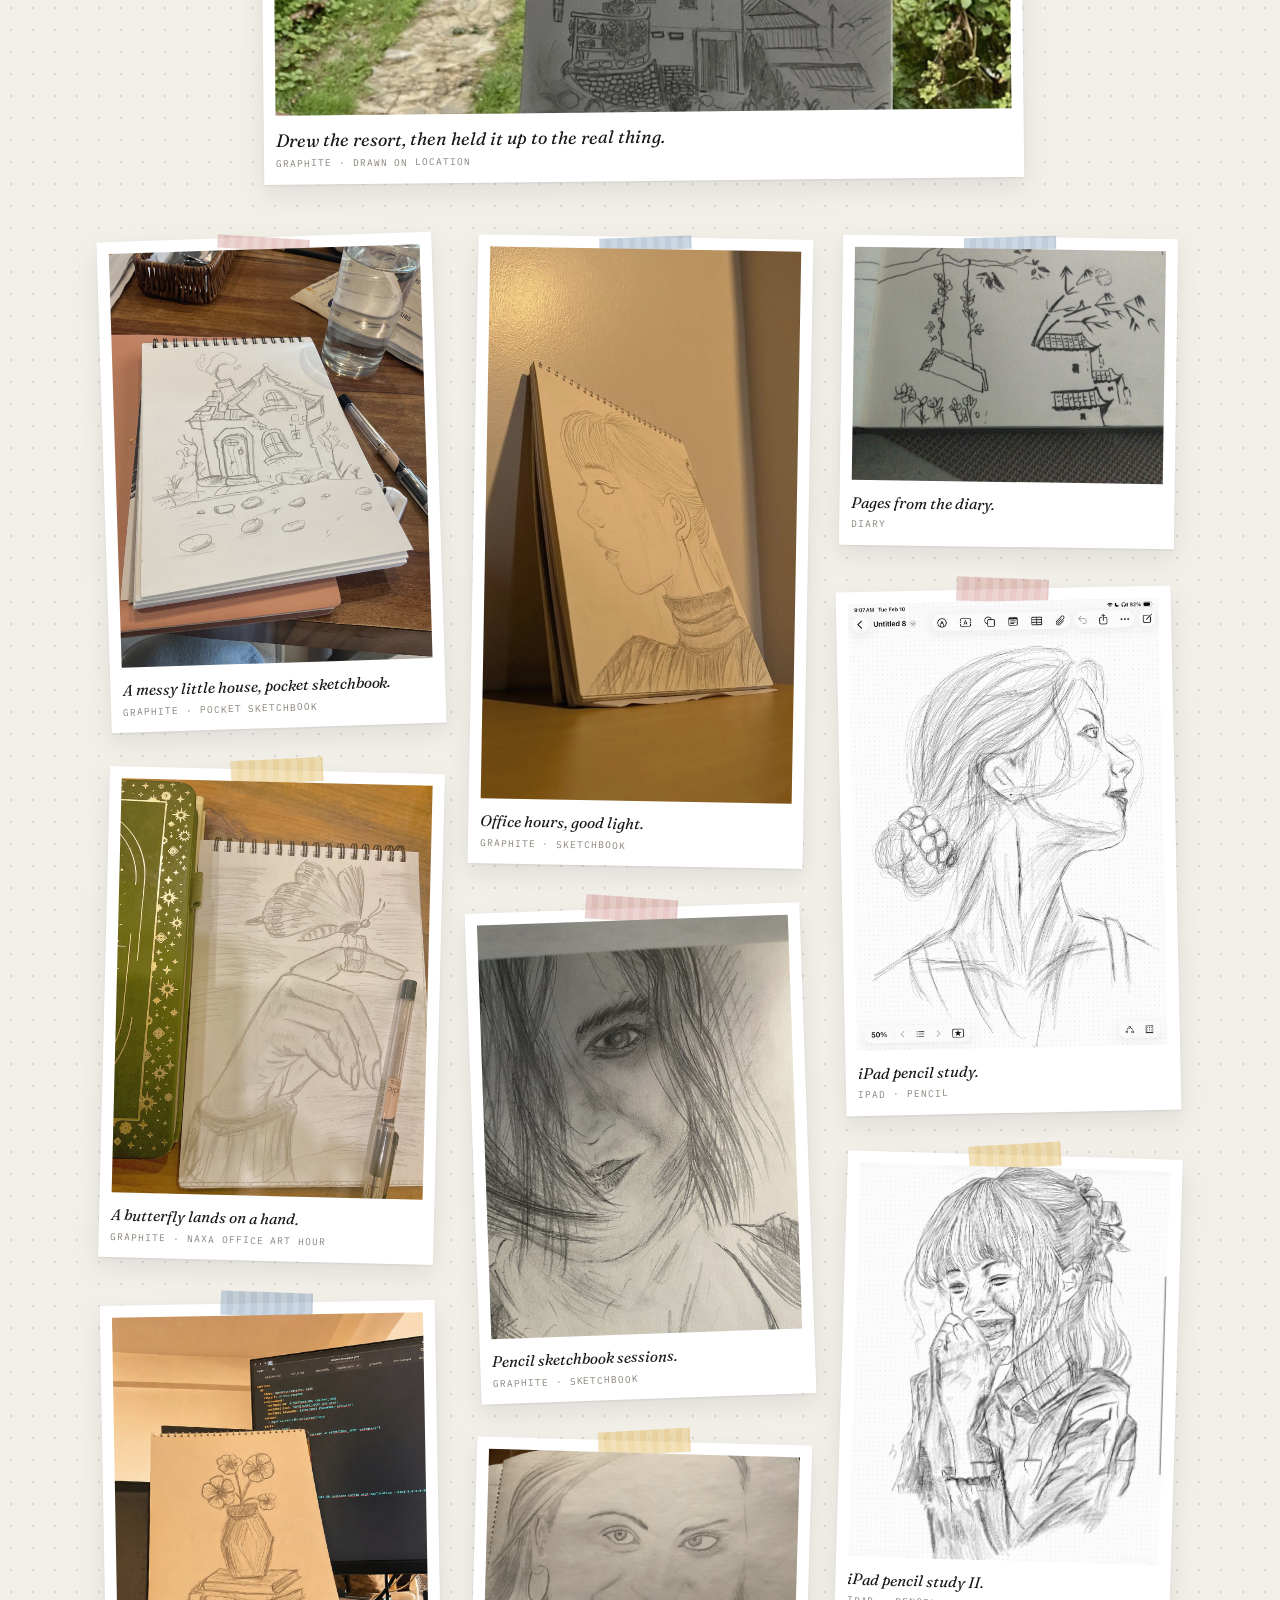
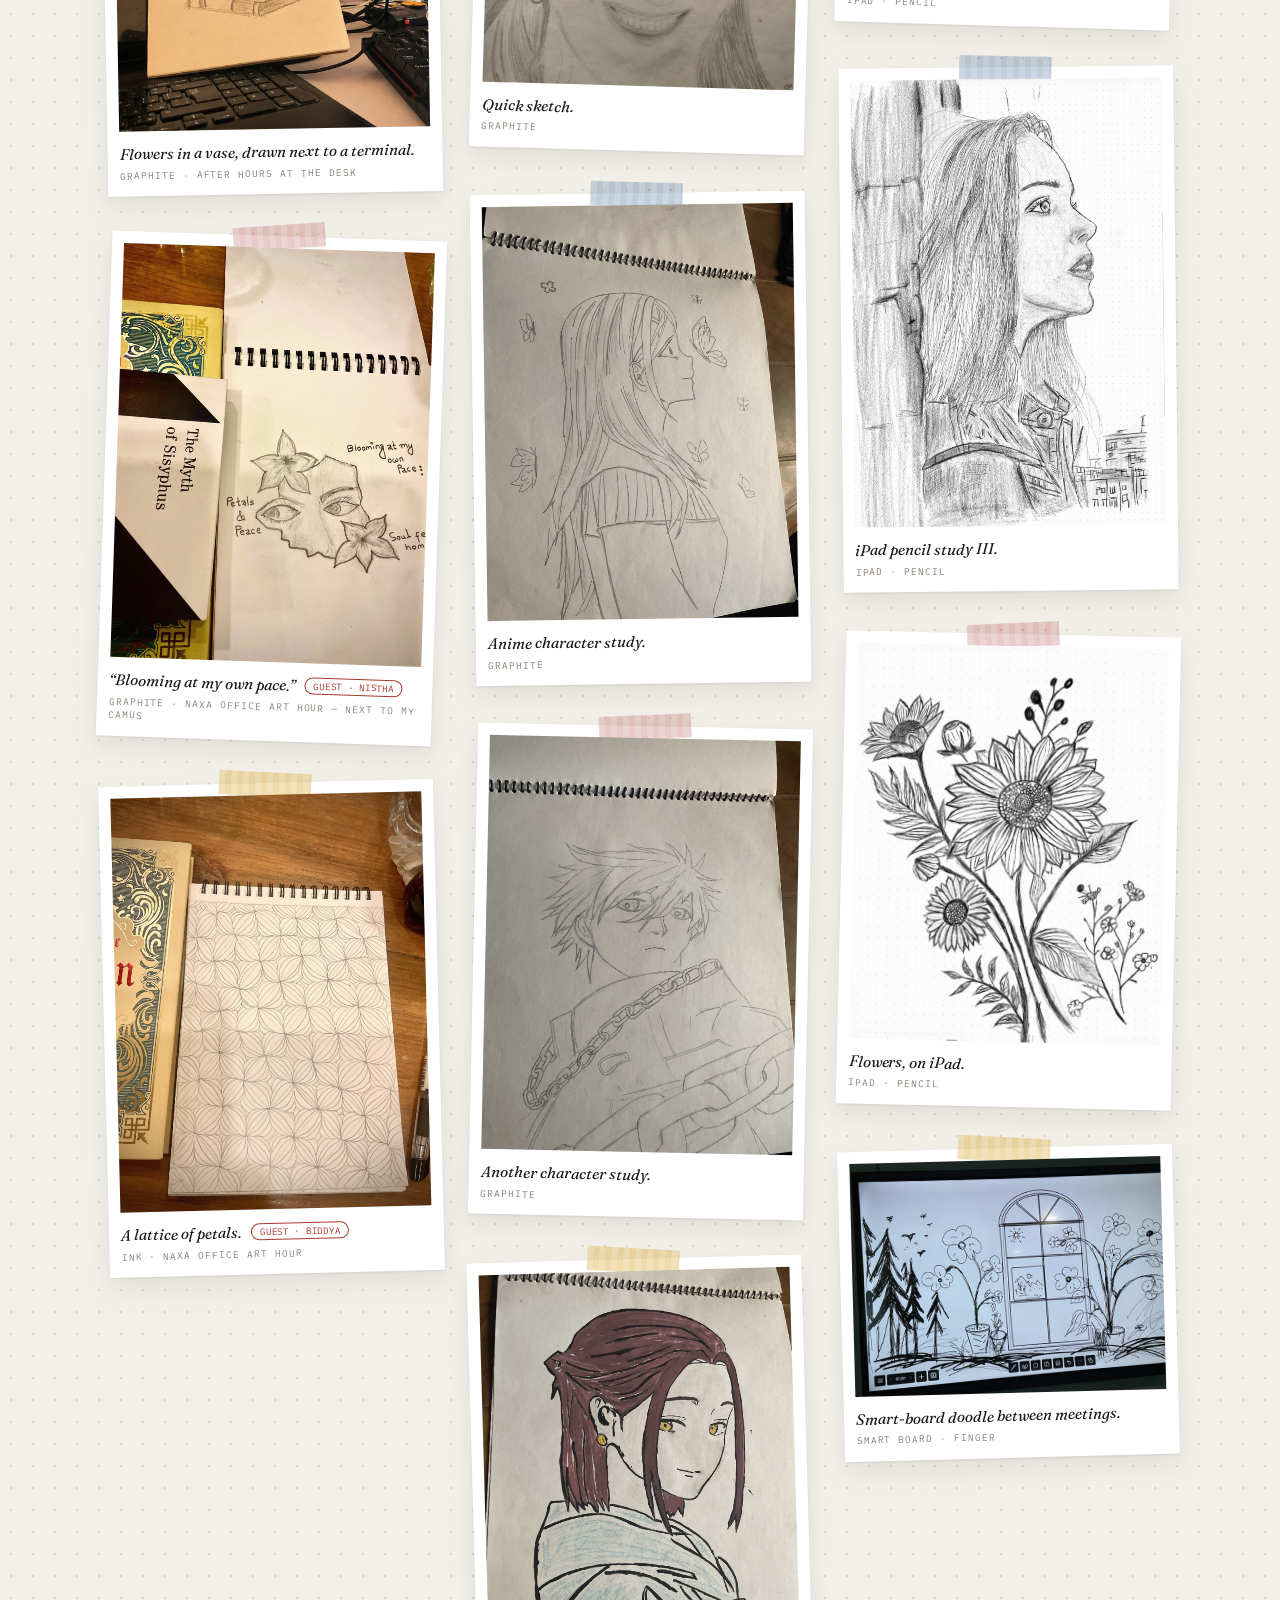
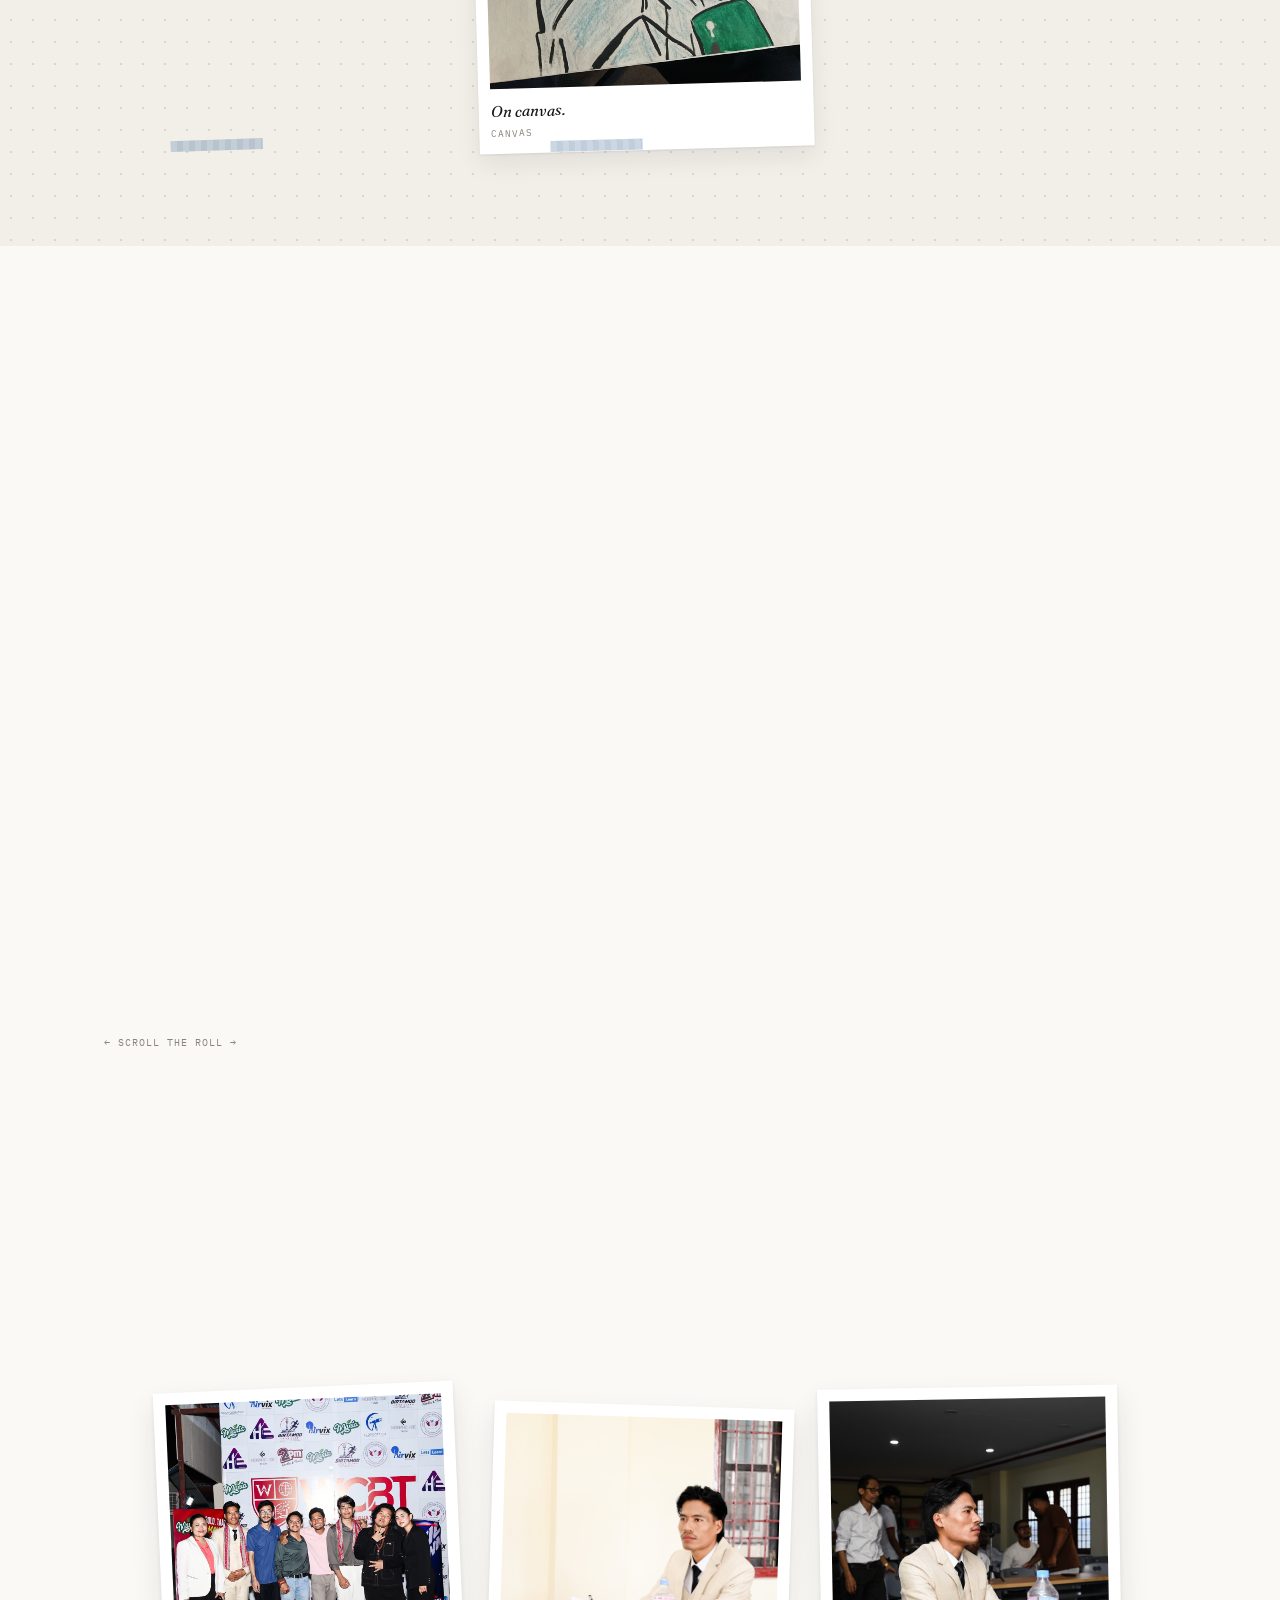
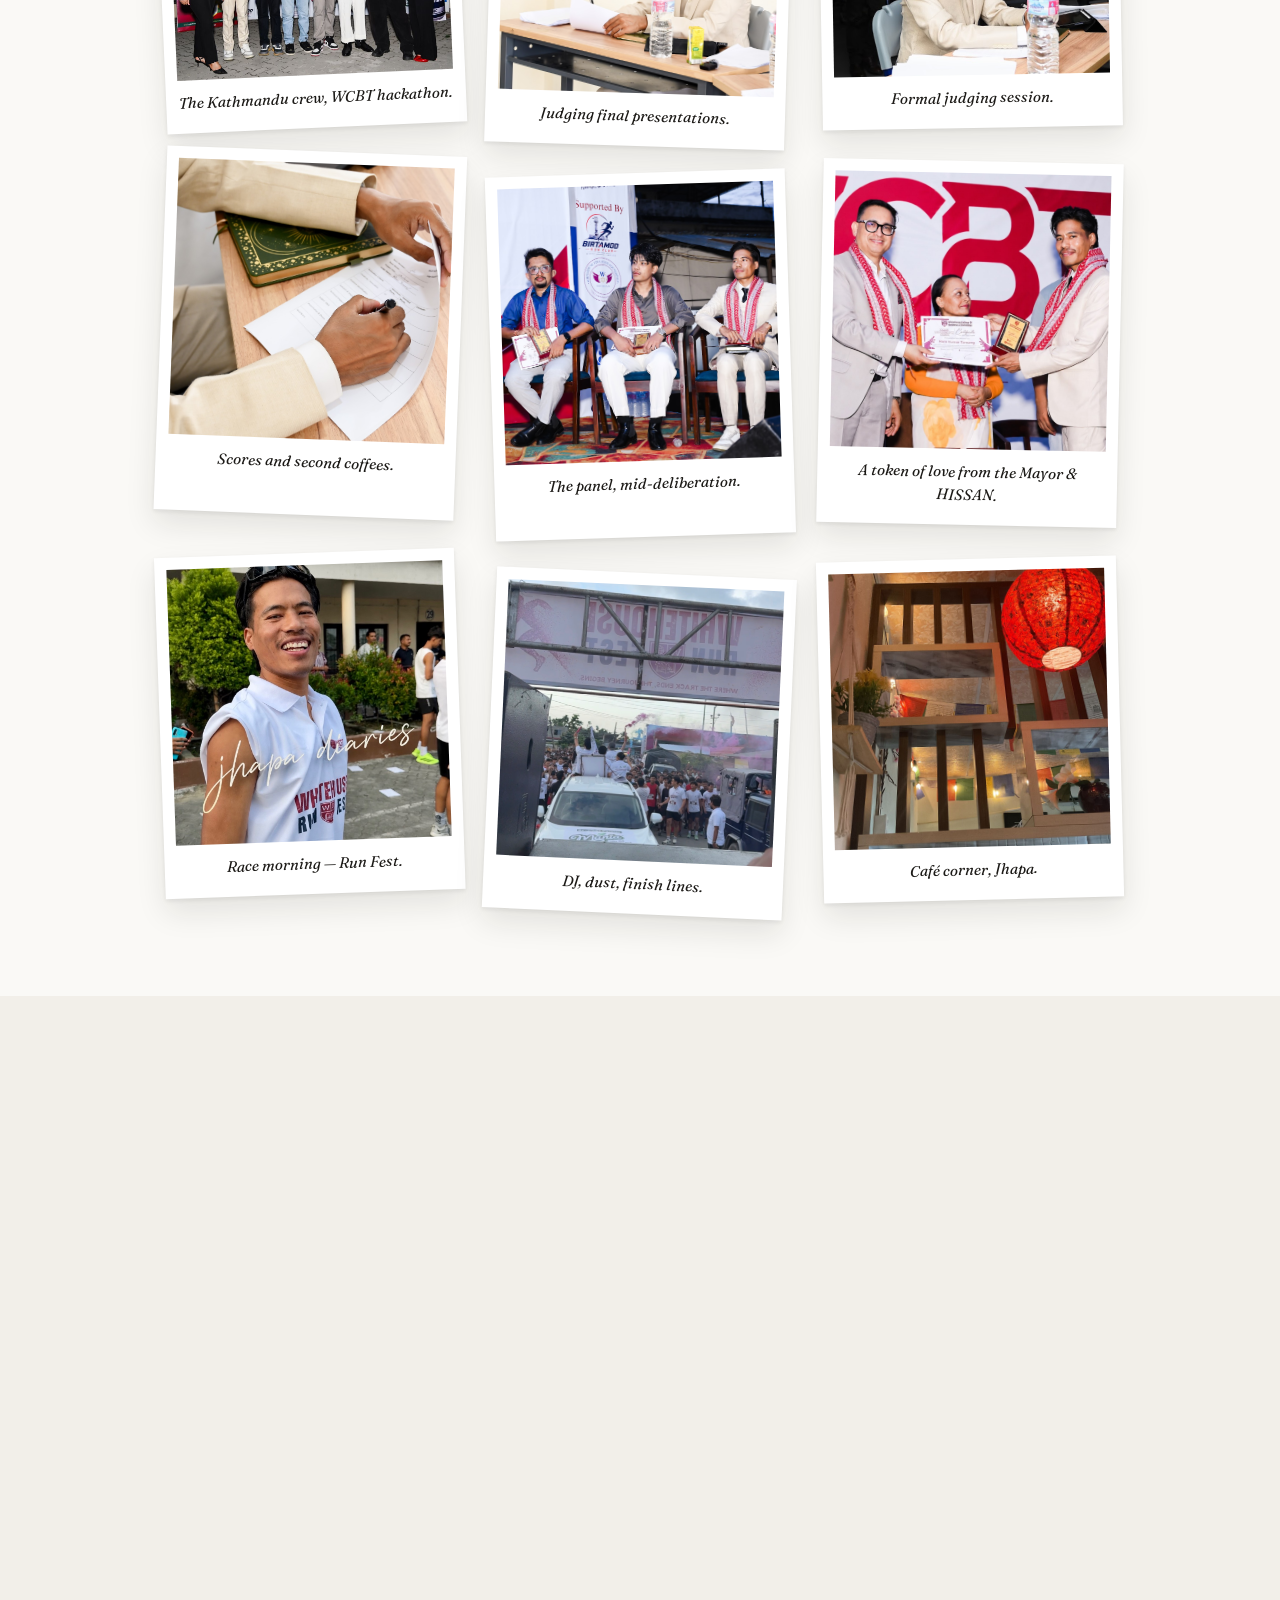
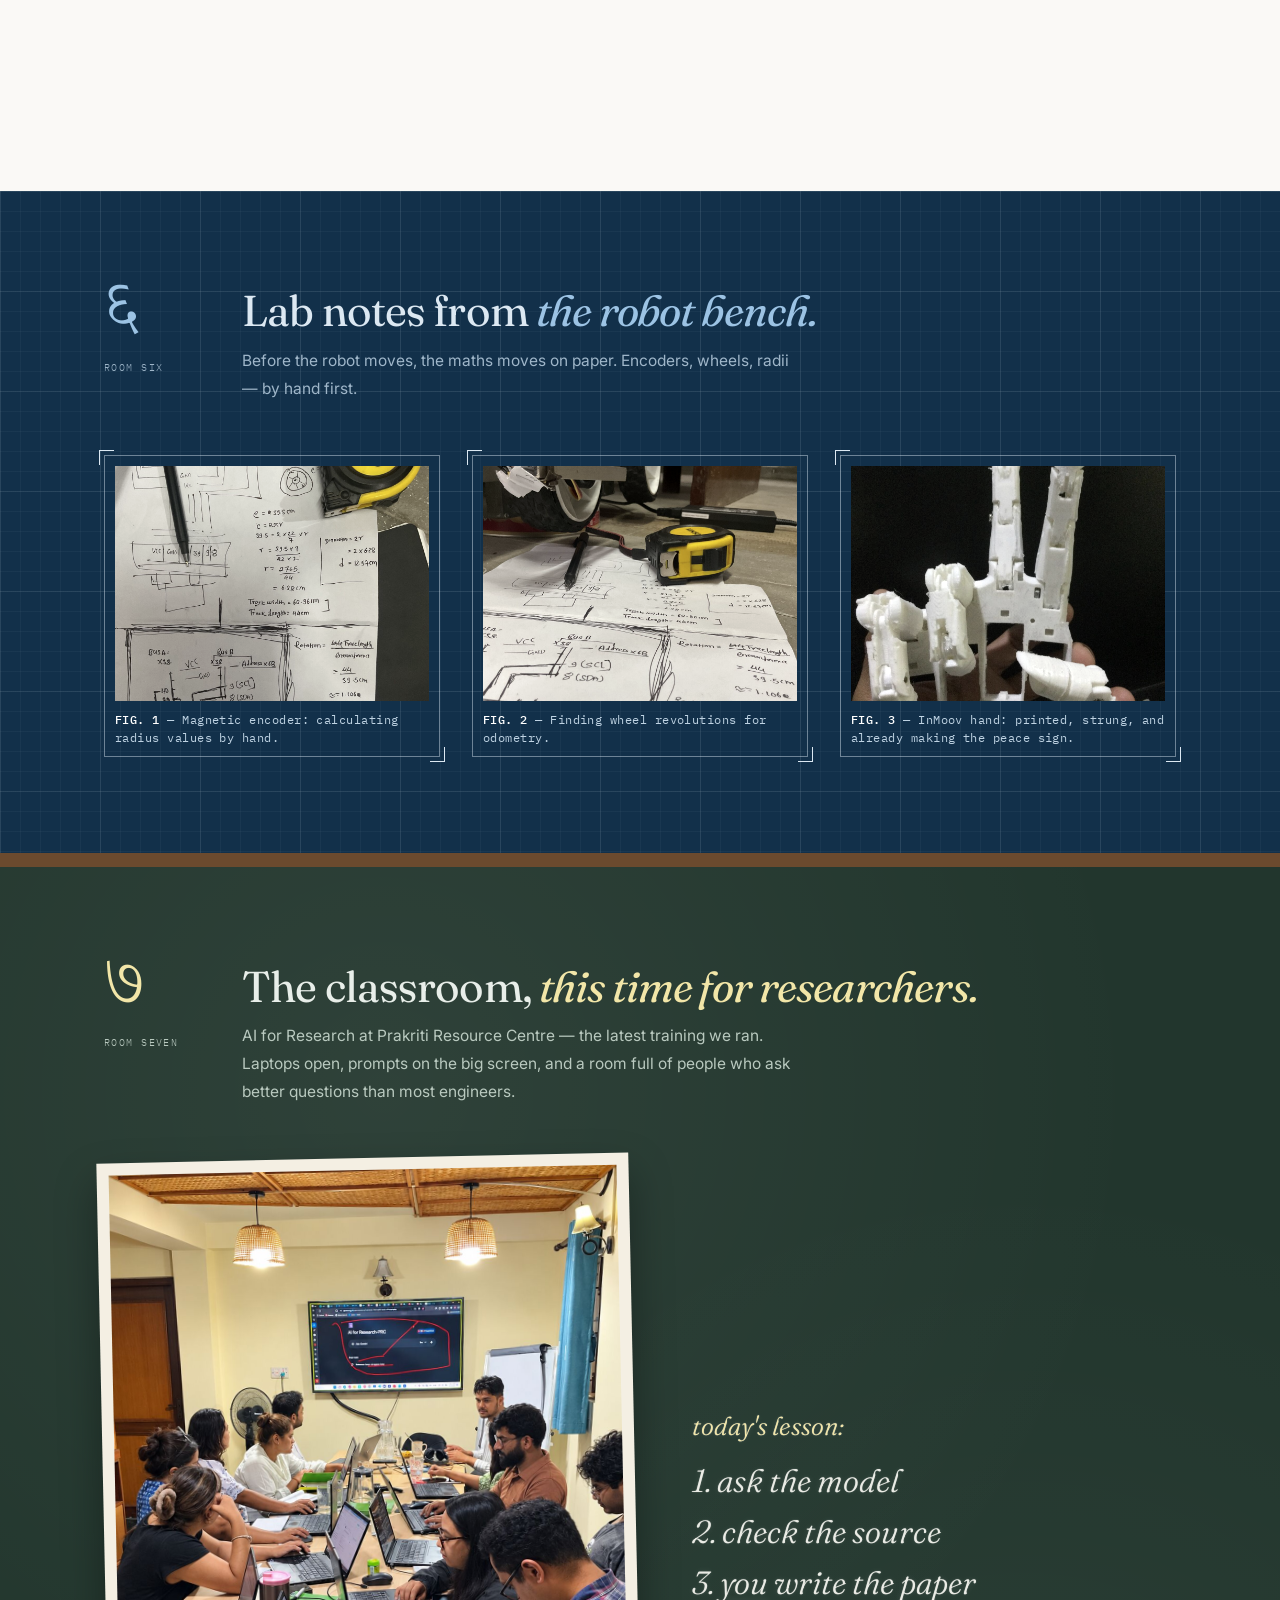
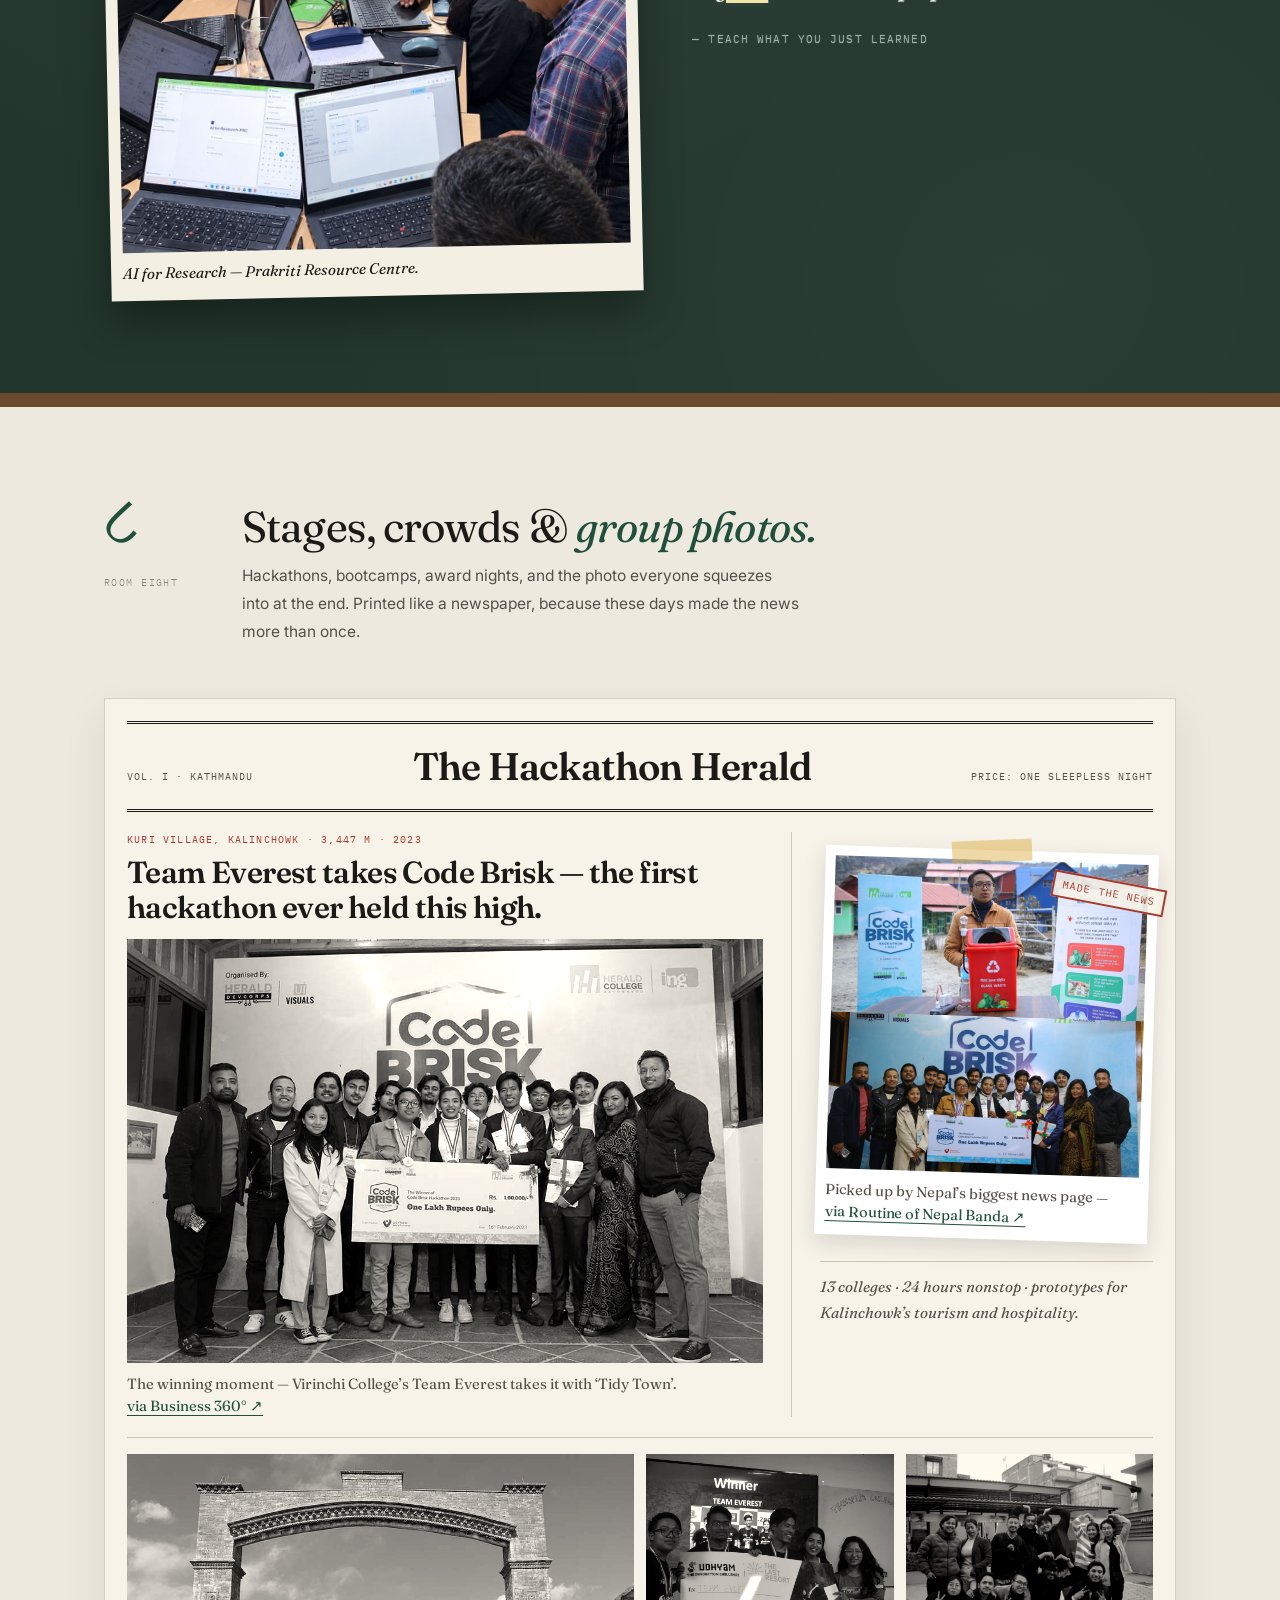
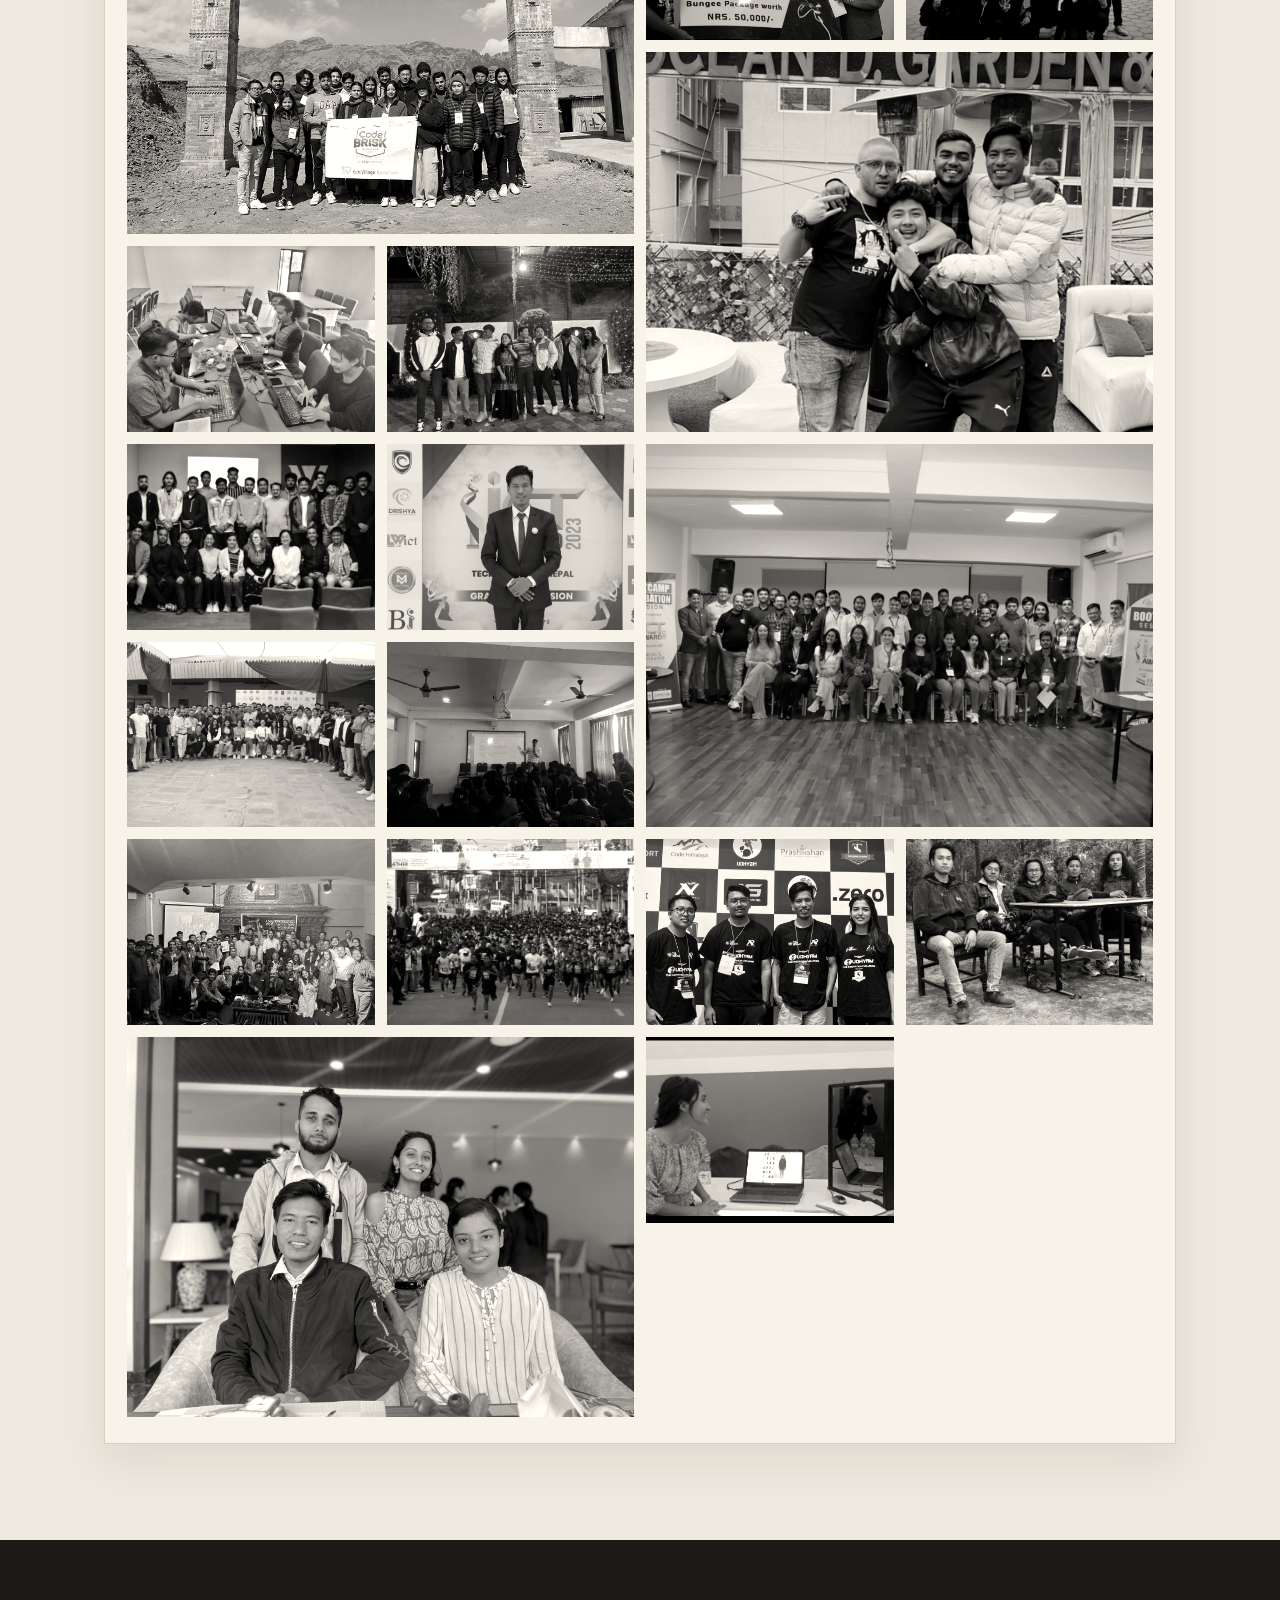
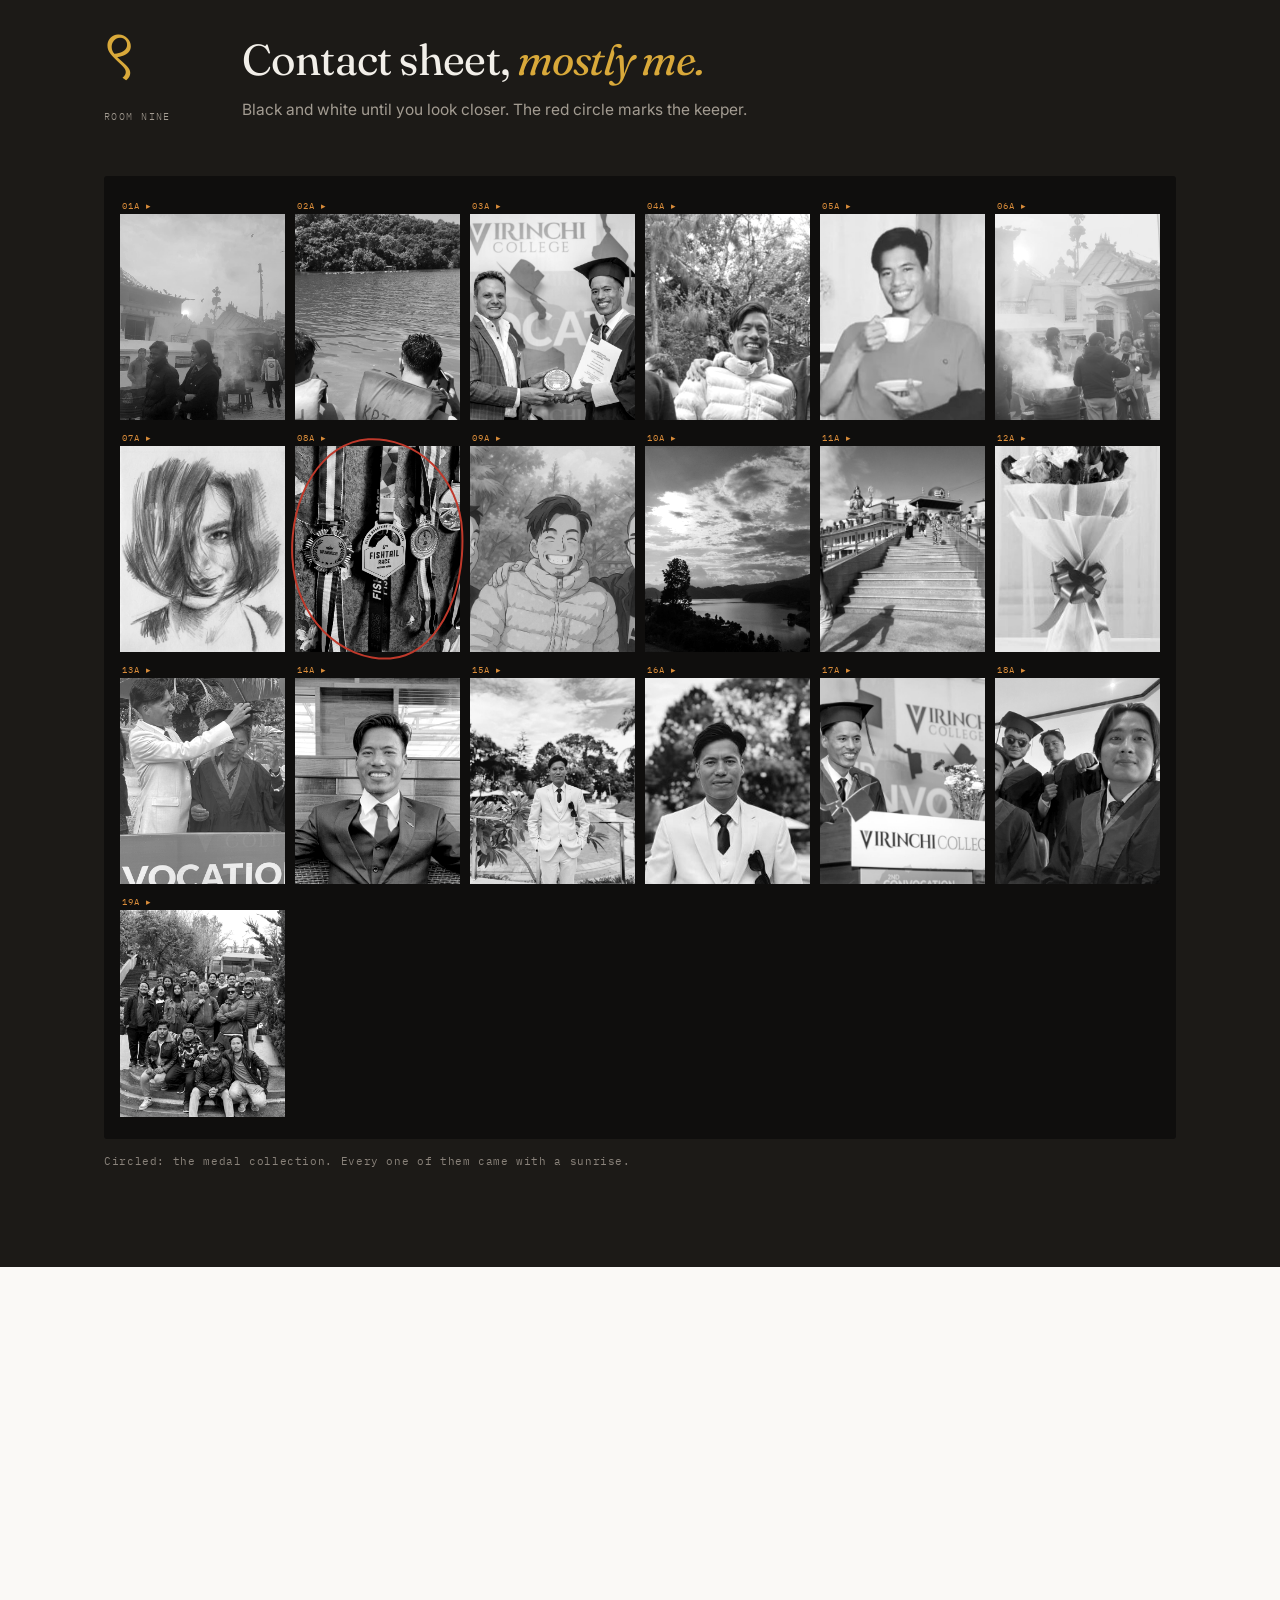
==== commit 325fbb64: "Gallery Herald: Code Brisk 2023 win as the front page (Business 360°) with the Routine of Nepal Band" ====
--- a/gallery/index.html
+++ b/gallery/index.html
@@ -302,9 +302,28 @@
         .herald-mast b { font-family: var(--serif); font-weight: 600; font-size: clamp(1.4rem, 3.6vw, 2.4rem); letter-spacing: -0.02em; text-transform: none; color: var(--ink); }
         .herald img { width: 100%; display: block; filter: grayscale(1) contrast(1.1) sepia(0.15); transition: filter .5s; }
         .herald figure:hover img { filter: none; }
-        .herald .lead { margin-bottom: 18px; }
-        .herald .lead img { aspect-ratio: 16/8; object-fit: cover; }
-        .herald .lead figcaption { font-family: var(--serif); font-size: 1rem; color: var(--ink); margin-top: 10px; }
+        .herald .front { display: grid; grid-template-columns: 2fr 1fr; gap: 28px; margin-bottom: 20px; }
+        .herald .lead { border-right: 1px solid #CFC6B3; padding-right: 28px; }
+        .herald .kick { font-family: var(--mono); font-size: 0.62rem; letter-spacing: 0.12em; text-transform: uppercase; color: #A8392E; margin-bottom: 6px; }
+        .herald .lead h3 { font-family: var(--serif); font-weight: 600; font-size: clamp(1.3rem, 2.6vw, 1.9rem); line-height: 1.15; letter-spacing: -0.02em; margin-bottom: 14px; }
+        .herald .lead img { aspect-ratio: 3/2; object-fit: cover; }
+        .herald figcaption { font-family: var(--serif); font-size: 0.92rem; color: var(--ink-2); margin-top: 10px; line-height: 1.5; }
+        .herald figcaption a { color: var(--accent); text-decoration: none; border-bottom: 1px solid currentColor; white-space: nowrap; }
+        .clipping {
+            position: relative; background: #fff; padding: 10px 10px 12px; transform: rotate(1.8deg);
+            box-shadow: 0 8px 22px rgba(28,26,23,0.14); margin-top: 18px;
+        }
+        .clipping::before {
+            content: ''; position: absolute; top: -10px; left: 50%; width: 80px; height: 22px; margin-left: -40px;
+            background: rgba(217,169,58,0.45); transform: rotate(-4deg);
+        }
+        .clipping img { filter: none !important; }
+        .stamp {
+            position: absolute; right: -8px; top: 26px; z-index: 2; transform: rotate(9deg);
+            font-family: var(--mono); font-size: 0.64rem; letter-spacing: 0.12em; text-transform: uppercase;
+            color: #A8392E; border: 2px solid #A8392E; padding: 3px 8px; background: rgba(247,243,233,0.9);
+        }
+        .side-note { font-family: var(--serif); font-style: italic; font-size: 0.95rem; color: var(--ink-2); margin-top: 22px; border-top: 1px solid #CFC6B3; padding-top: 12px; }
         .herald-grid { display: grid; grid-template-columns: repeat(4, 1fr); gap: 12px; border-top: 1px solid #CFC6B3; padding-top: 16px; grid-auto-flow: dense; }
         .herald-grid img { aspect-ratio: 4/3; object-fit: cover; }
         .herald-grid .w2 { grid-column: span 2; grid-row: span 2; }
@@ -430,6 +449,8 @@
             .contact { grid-template-columns: repeat(3, 1fr); padding: 14px 10px; }
             .herald { padding: 14px; }
             .herald-mast span { display: none; }
+            .herald .front { grid-template-columns: 1fr; }
+            .herald .lead { border-right: 0; padding-right: 0; }
             .herald-grid { grid-template-columns: repeat(2, 1fr); }
             .salon { columns: 2; }
             .cinema video { height: 240px; }
@@ -825,11 +846,27 @@
                 <b>The Hackathon Herald</b>
                 <span>Price: one sleepless night</span>
             </div>
-            <figure class="lead">
-                <img src="/images/stages/udhyam-team-everest.jpg" alt="Team Everest holding the winner's cheque at Udhyam, The Innovation Challenge" loading="lazy"/>
-                <figcaption><b>Winner: Team Everest.</b> Udhyam — The Innovation Challenge, with a bungee jump as the prize.</figcaption>
-            </figure>
+            <div class="front">
+                <figure class="lead">
+                    <p class="kick">Kuri Village, Kalinchowk · 3,447&nbsp;m · 2023</p>
+                    <h3>Team Everest takes Code Brisk — the first hackathon ever held this high.</h3>
+                    <img src="/images/hackathon/code-brisk-winning.jpg" alt="Winning moment at Code Brisk Hackathon 2023, Kuri Village, Kalinchowk" loading="lazy"/>
+                    <figcaption>The winning moment — Virinchi College&rsquo;s Team Everest takes it with &lsquo;Tidy Town&rsquo;.
+                        <a href="https://www.b360nepal.com/detail/837/students-community-at-herald-college-kathmandu-hosts-hackathon-in-dolakha" target="_blank" rel="noopener">via Business 360° ↗</a></figcaption>
+                </figure>
+                <aside class="side">
+                    <figure class="clipping">
+                        <span class="stamp">Made the news</span>
+                        <img src="/images/hackathon/ronb-code-brisk.jpg" alt="Code Brisk Hackathon 2023 as shared by Routine of Nepal Banda" loading="lazy"/>
+                        <figcaption>Picked up by Nepal&rsquo;s biggest news page —
+                            <a href="https://www.facebook.com/share/p/1Z3V8XWV3M/" target="_blank" rel="noopener">via Routine of Nepal Banda ↗</a></figcaption>
+                    </figure>
+                    <p class="side-note">13 colleges · 24 hours nonstop · prototypes for Kalinchowk&rsquo;s tourism and hospitality.</p>
+                </aside>
+            </div>
             <div class="herald-grid">
+            <figure class="w2"><img src="/images/hackathon/code-brisk-kuri.jpg" alt="Top three teams demoing at Code Brisk, Kalinchowk" loading="lazy"/></figure>
+            <figure><img src="/images/stages/udhyam-team-everest.jpg" alt="Team Everest with the winner's cheque at Udhyam, The Innovation Challenge" loading="lazy"/></figure>
             <figure><img src="/images/stages/stage-01.jpg" alt="Hackathon and event moment" loading="lazy"/></figure>
             <figure class="w2"><img src="/images/stages/stage-02.jpg" alt="Hackathon and event moment" loading="lazy"/></figure>
             <figure><img src="/images/stages/stage-03.jpg" alt="Hackathon and event moment" loading="lazy"/></figure>
